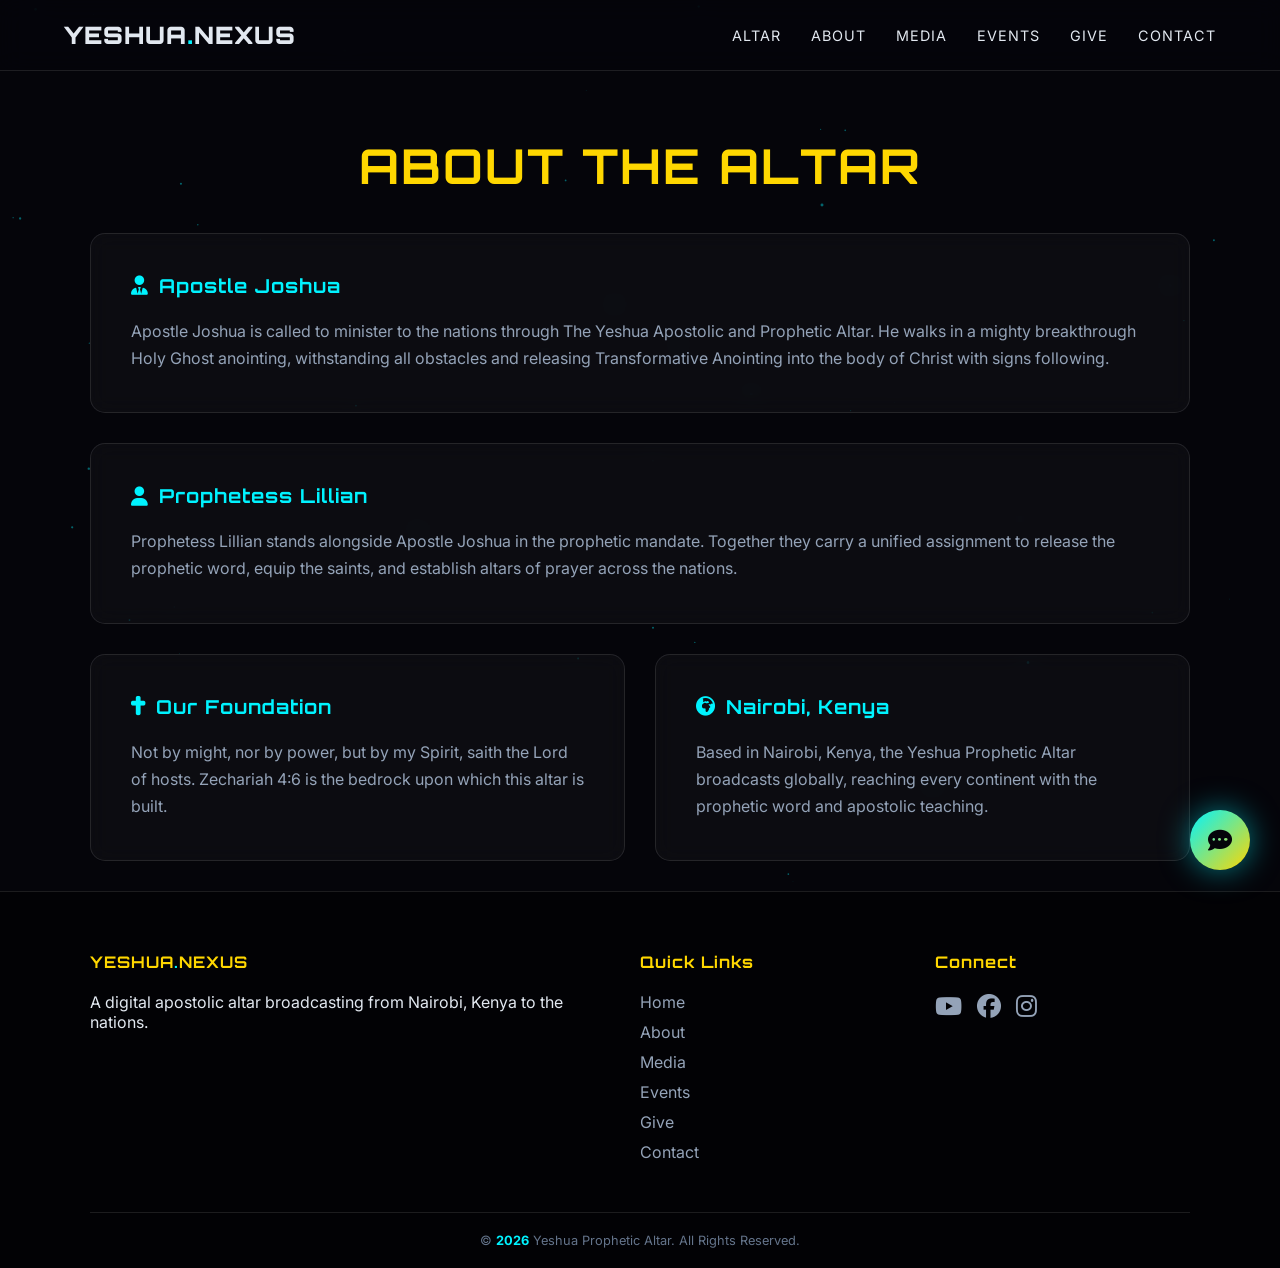
==== about.html @ 49b3b44f "Initial zero-to-one Build" ====
<!DOCTYPE html>
<html lang="en">

<head>
    <meta charset="UTF-8">
    <meta name="viewport" content="width=device-width, initial-scale=1.0">
    <title>About | Yeshua Nexus</title>
    <meta name="description"
        content="Learn about Apostle Joshua and Prophetess Lillian and their apostolic mandate to the nations.">
    <link rel="stylesheet" href="style.css">
    <link
        href="https://fonts.googleapis.com/css2?family=Orbitron:wght@400;700;900&family=Inter:wght@300;400;600&display=swap"
        rel="stylesheet">
    <link rel="stylesheet" href="https://cdnjs.cloudflare.com/ajax/libs/font-awesome/6.4.0/css/all.min.css">
</head>

<body>
    <canvas id="bg-canvas" aria-hidden="true"></canvas>
    <div id="site-header"></div>

    <main id="main-content" class="page-content">
        <div class="container">
            <h1 class="page-title">About The Altar</h1>

            <div class="glass-card">
                <h3><i class="fas fa-user-tie" aria-hidden="true"></i> Apostle Joshua</h3>
                <p>Apostle Joshua is called to minister to the nations through The Yeshua Apostolic and Prophetic Altar.
                    He walks in a mighty breakthrough Holy Ghost anointing, withstanding all obstacles and releasing
                    Transformative Anointing into the body of Christ with signs following.</p>
            </div>

            <div class="glass-card">
                <h3><i class="fas fa-user" aria-hidden="true"></i> Prophetess Lillian</h3>
                <p>Prophetess Lillian stands alongside Apostle Joshua in the prophetic mandate. Together they carry a
                    unified assignment to release the prophetic word, equip the saints, and establish altars of prayer
                    across the nations.</p>
            </div>

            <div class="grid-2">
                <div class="glass-card">
                    <h3><i class="fas fa-cross" aria-hidden="true"></i> Our Foundation</h3>
                    <p>Not by might, nor by power, but by my Spirit, saith the Lord of hosts. Zechariah 4:6 is the
                        bedrock upon which this altar is built.</p>
                </div>
                <div class="glass-card">
                    <h3><i class="fas fa-globe-africa" aria-hidden="true"></i> Nairobi, Kenya</h3>
                    <p>Based in Nairobi, Kenya, the Yeshua Prophetic Altar broadcasts globally, reaching every continent
                        with the prophetic word and apostolic teaching.</p>
                </div>
            </div>
        </div>
    </main>

    <div id="site-footer"></div>
    <div id="ai-container"></div>

    <script src="components.js"></script>
    <script src="script.js"></script>
</body>

</html>
---- style.css ----
/* ==========================================
   1. ROOT VARIABLES
   ========================================== */
:root {
    --bg: #05050A;
    --glass: rgba(255, 255, 255, 0.03);
    --border: rgba(255, 255, 255, 0.1);
    --cyan: #00f3ff;
    --gold: #ffd700;
    --text: #e2e8f0;
    --dark-alt: #0a0a12;
}

/* ==========================================
   2. RESET & BASE
   ========================================== */
* {
    margin: 0;
    padding: 0;
    box-sizing: border-box;
    scroll-behavior: smooth;
}

body {
    font-family: 'Inter', sans-serif;
    background: var(--bg);
    color: var(--text);
    overflow-x: hidden;
}

#bg-canvas {
    position: fixed;
    top: 0;
    left: 0;
    z-index: -1;
    width: 100%;
    height: 100%;
}

/* ==========================================
   3. TYPOGRAPHY
   ========================================== */
h1,
h2,
h3,
h4,
.logo {
    font-family: 'Orbitron', sans-serif;
    letter-spacing: 1px;
}

h1 {
    font-size: clamp(2.5rem, 8vw, 5rem);
    margin-bottom: 20px;
    line-height: 1.1;
}

/* ==========================================
   4. UTILITY CLASSES
   ========================================== */
.hidden {
    display: none !important;
}

.sr-only {
    position: absolute;
    width: 1px;
    height: 1px;
    padding: 0;
    margin: -1px;
    overflow: hidden;
    clip: rect(0, 0, 0, 0);
    white-space: nowrap;
    border: 0;
}

.text-center {
    text-align: center;
}

.skip-link {
    position: absolute;
    top: -100px;
    left: 0;
    background: var(--cyan);
    color: var(--bg);
    padding: 10px 20px;
    z-index: 1001;
    font-weight: bold;
    transition: top 0.3s;
}

.skip-link:focus {
    top: 0;
}

.accent {
    color: var(--cyan);
}

.glow {
    color: var(--cyan);
    text-shadow: 0 0 20px rgba(0, 243, 255, 0.6);
}

/* ==========================================
   5. NAVIGATION
   ========================================== */
.glass-nav {
    position: fixed;
    top: 0;
    width: 100%;
    padding: 20px 5%;
    display: flex;
    justify-content: space-between;
    align-items: center;
    background: rgba(5, 5, 10, 0.7);
    backdrop-filter: blur(12px);
    border-bottom: 1px solid var(--border);
    z-index: 100;
}

.logo {
    font-size: 1.5rem;
    font-weight: 900;
}

.nav-links {
    list-style: none;
    display: flex;
    gap: 30px;
}

.nav-links a {
    color: var(--text);
    text-decoration: none;
    font-size: 0.9rem;
    transition: 0.3s;
    text-transform: uppercase;
    letter-spacing: 1px;
}

.nav-links a:hover {
    color: var(--cyan);
    text-shadow: 0 0 10px var(--cyan);
}

.hamburger {
    display: none;
    background: none;
    border: none;
    color: var(--text);
    font-size: 1.5rem;
    cursor: pointer;
}

/* ==========================================
   6. HERO SECTION
   ========================================== */
.hero {
    height: 100vh;
    display: flex;
    align-items: center;
    justify-content: center;
    text-align: center;
    padding: 0 20px;
}

.sub-text {
    color: var(--gold);
    font-size: 0.8rem;
    letter-spacing: 4px;
    margin-bottom: 20px;
    text-transform: uppercase;
}

.hero-desc {
    max-width: 600px;
    margin: 0 auto 40px;
    color: #94a3b8;
    font-size: 1.1rem;
    line-height: 1.6;
}

.cta-group {
    display: flex;
    gap: 20px;
    justify-content: center;
    flex-wrap: wrap;
}

/* ==========================================
   7. BUTTONS
   ========================================== */
.btn-neon,
.btn-glass {
    padding: 15px 30px;
    border-radius: 5px;
    font-weight: 600;
    cursor: pointer;
    transition: 0.3s;
    border: none;
    font-family: 'Orbitron', sans-serif;
    text-transform: uppercase;
    font-size: 0.8rem;
    letter-spacing: 1px;
}

.btn-neon {
    background: var(--cyan);
    color: var(--bg);
    box-shadow: 0 0 20px rgba(0, 243, 255, 0.4);
    text-decoration: none;
}

.btn-neon:hover {
    box-shadow: 0 0 40px rgba(0, 243, 255, 0.8);
    transform: translateY(-2px);
}

.btn-glass {
    background: var(--glass);
    color: var(--cyan);
    border: 1px solid var(--cyan);
    backdrop-filter: blur(5px);
}

.btn-glass:hover {
    background: rgba(0, 243, 255, 0.1);
}

/* ==========================================
   8. SECTIONS & CONTAINERS
   ========================================== */
.section {
    padding: 100px 20px;
    position: relative;
}

.dark-alt {
    background: var(--dark-alt);
}

.container {
    max-width: 1100px;
    margin: 0 auto;
}

.section-title {
    text-align: center;
    font-size: clamp(2rem, 5vw, 3rem);
    margin-bottom: 60px;
    color: var(--gold);
    text-transform: uppercase;
    letter-spacing: 2px;
}

.section-desc {
    max-width: 600px;
    margin: 0 auto 40px;
    color: #94a3b8;
}

/* ==========================================
   9. PAGE-SPECIFIC LAYOUTS
   ========================================== */
.page-content {
    padding-top: 140px;
    min-height: 80vh;
}

.page-title {
    font-size: clamp(2rem, 5vw, 3rem);
    text-align: center;
    margin-bottom: 40px;
    color: var(--gold);
    text-transform: uppercase;
    letter-spacing: 2px;
}

/* ==========================================
   10. CARDS & GRIDS
   ========================================== */
.glass-card {
    background: var(--glass);
    border: 1px solid var(--border);
    padding: 40px;
    border-radius: 15px;
    margin-bottom: 30px;
    transition: 0.3s;
    backdrop-filter: blur(10px);
}

.glass-card:hover {
    transform: translateY(-5px);
    border-color: var(--cyan);
    box-shadow: 0 10px 30px rgba(0, 0, 0, 0.3);
}

.glass-card h3 {
    color: var(--cyan);
    margin-bottom: 20px;
    font-size: 1.2rem;
    display: flex;
    align-items: center;
    gap: 10px;
}

.glass-card p {
    color: #94a3b8;
    line-height: 1.7;
}

.grid-2 {
    display: grid;
    grid-template-columns: 1fr 1fr;
    gap: 30px;
}

.grid-3 {
    display: grid;
    grid-template-columns: repeat(3, 1fr);
    gap: 30px;
}

/* ==========================================
   11. TEACHING / MEDIA CARDS
   ========================================== */
.teaching-card {
    text-align: center;
    padding: 50px 30px;
}

.card-icon {
    font-size: 2.5rem;
    color: var(--gold);
    margin-bottom: 20px;
}

.text-link {
    color: var(--cyan);
    text-decoration: none;
    font-weight: 600;
    display: inline-block;
    margin-top: 20px;
    font-size: 0.9rem;
}

.text-link:hover {
    text-shadow: 0 0 10px var(--cyan);
}

/* ==========================================
   12. EVENT DATE STYLING
   ========================================== */
.event-date {
    color: var(--cyan);
    font-size: 0.85rem;
    margin-bottom: 15px;
    display: flex;
    align-items: center;
    gap: 8px;
    justify-content: center;
}

/* ==========================================
   13. GIVING SECTION
   ========================================== */
.give-options {
    display: flex;
    gap: 20px;
    justify-content: center;
    flex-wrap: wrap;
    margin-top: 30px;
}

.give-btn {
    display: inline-flex;
    align-items: center;
    gap: 10px;
    padding: 15px 30px;
    margin-top: 20px;
    text-decoration: none;
    font-family: 'Orbitron', sans-serif;
    font-size: 0.85rem;
}

.give-btn i {
    font-size: 1.2rem;
}

/* ==========================================
   14. FORMS
   ========================================== */
.glass-form {
    display: flex;
    flex-direction: column;
    gap: 20px;
    background: var(--glass);
    padding: 40px;
    border-radius: 15px;
    border: 1px solid var(--border);
    backdrop-filter: blur(10px);
    max-width: 600px;
    margin: 0 auto;
}

.glass-form input,
.glass-form textarea,
.glass-form select {
    background: rgba(0, 0, 0, 0.3);
    border: 1px solid var(--border);
    padding: 15px;
    border-radius: 8px;
    color: white;
    font-family: 'Inter', sans-serif;
    outline: none;
    transition: 0.3s;
}

.glass-form input:focus,
.glass-form textarea:focus,
.glass-form select:focus {
    border-color: var(--cyan);
    box-shadow: 0 0 10px rgba(0, 243, 255, 0.2);
}

.glass-form select {
    appearance: none;
    -webkit-appearance: none;
    cursor: pointer;
}

.glass-form select option {
    background: var(--bg);
    color: var(--text);
}

/* Honeypot - hidden from humans, catches bots */
.bot-field {
    position: absolute;
    left: -9999px;
    opacity: 0;
    height: 0;
    overflow: hidden;
}

.success-msg {
    background: rgba(0, 255, 100, 0.1);
    border: 1px solid #0f0;
    color: #0f0;
    padding: 20px;
    border-radius: 8px;
    text-align: center;
    font-weight: 600;
}

/* ==========================================
   15. AI WIDGET
   ========================================== */
.ai-float-btn {
    position: fixed;
    bottom: 30px;
    right: 30px;
    width: 60px;
    height: 60px;
    border-radius: 50%;
    background: linear-gradient(135deg, var(--cyan), var(--gold));
    border: none;
    font-size: 24px;
    cursor: pointer;
    box-shadow: 0 0 30px rgba(0, 243, 255, 0.5);
    z-index: 1000;
    animation: float 3s infinite;
    color: var(--bg);
    display: flex;
    align-items: center;
    justify-content: center;
}

#ai-widget {
    position: fixed;
    bottom: 100px;
    right: 30px;
    width: 350px;
    height: 500px;
    background: rgba(10, 10, 15, 0.95);
    backdrop-filter: blur(20px);
    border: 1px solid var(--border);
    border-radius: 15px;
    display: flex;
    flex-direction: column;
    z-index: 999;
    box-shadow: 0 10px 40px rgba(0, 0, 0, 0.5);
    overflow: hidden;
}

.ai-header {
    padding: 15px;
    background: rgba(255, 255, 255, 0.05);
    display: flex;
    justify-content: space-between;
    align-items: center;
    border-bottom: 1px solid var(--border);
}

.ai-status {
    font-size: 0.8rem;
    color: var(--cyan);
    font-weight: bold;
    display: flex;
    align-items: center;
    gap: 8px;
    font-family: 'Orbitron', sans-serif;
}

.pulse-dot {
    width: 8px;
    height: 8px;
    background: #0f0;
    border-radius: 50%;
    box-shadow: 0 0 10px #0f0;
    animation: pulse 1.5s infinite;
}

#close-concierge {
    background: none;
    border: none;
    color: white;
    font-size: 24px;
    cursor: pointer;
}

.ai-body {
    flex: 1;
    padding: 20px;
    overflow-y: auto;
    display: flex;
    flex-direction: column;
    gap: 15px;
}

.chat-msg {
    padding: 12px;
    border-radius: 10px;
    max-width: 85%;
    font-size: 0.9rem;
    line-height: 1.4;
}

.chat-msg.bot {
    background: rgba(0, 243, 255, 0.1);
    border: 1px solid rgba(0, 243, 255, 0.2);
    align-self: flex-start;
    color: var(--text);
}

.chat-msg.user {
    background: var(--cyan);
    color: var(--bg);
    align-self: flex-end;
    font-weight: 500;
}

.ai-input {
    padding: 15px;
    border-top: 1px solid var(--border);
    display: flex;
    gap: 10px;
}

.ai-input input {
    flex: 1;
    background: rgba(255, 255, 255, 0.05);
    border: 1px solid var(--border);
    border-radius: 20px;
    padding: 10px 15px;
    color: white;
    outline: none;
}

.ai-input button {
    background: var(--cyan);
    color: var(--bg);
    border: none;
    width: 40px;
    border-radius: 50%;
    cursor: pointer;
    font-size: 16px;
}

/* Typing Indicator */
.typing-indicator {
    display: flex;
    gap: 5px;
    padding: 12px;
    align-self: flex-start;
    background: rgba(0, 243, 255, 0.1);
    border-radius: 10px;
    border: 1px solid rgba(0, 243, 255, 0.2);
}

.typing-indicator span {
    width: 8px;
    height: 8px;
    background: var(--cyan);
    border-radius: 50%;
    animation: typing 1.4s infinite;
}

.typing-indicator span:nth-child(2) {
    animation-delay: 0.2s;
}

.typing-indicator span:nth-child(3) {
    animation-delay: 0.4s;
}

/* ==========================================
   16. FOOTER
   ========================================== */
.footer {
    background: #020205;
    padding: 60px 20px 20px;
    border-top: 1px solid var(--border);
}

.footer-grid {
    display: grid;
    grid-template-columns: 2fr 1fr 1fr;
    gap: 40px;
    margin-bottom: 40px;
}

.footer-col h4 {
    color: var(--gold);
    margin-bottom: 20px;
    font-size: 1rem;
}

.footer-col ul {
    list-style: none;
}

.footer-col li {
    margin-bottom: 10px;
}

.footer-col a {
    color: #94a3b8;
    text-decoration: none;
    transition: 0.3s;
}

.footer-col a:hover {
    color: var(--cyan);
}

.social-icons {
    display: flex;
    gap: 15px;
    font-size: 1.5rem;
}

.footer-bottom {
    text-align: center;
    padding-top: 20px;
    border-top: 1px solid var(--border);
    color: #64748b;
    font-size: 0.8rem;
}

.footer-bottom a {
    color: #64748b;
    text-decoration: none;
}

.footer-bottom a:hover {
    color: var(--cyan);
}

#year {
    font-weight: bold;
    color: var(--cyan);
}

/* ==========================================
   17. ANIMATIONS
   ========================================== */
.fade-up {
    opacity: 0;
    transform: translateY(30px);
    animation: fadeUp 1s forwards;
}

@keyframes fadeUp {
    to {
        opacity: 1;
        transform: translateY(0);
    }
}

@keyframes float {

    0%,
    100% {
        transform: translateY(0);
    }

    50% {
        transform: translateY(-10px);
    }
}

@keyframes pulse {
    0% {
        opacity: 1;
    }

    50% {
        opacity: 0.3;
    }

    100% {
        opacity: 1;
    }
}

@keyframes typing {

    0%,
    100% {
        transform: translateY(0);
        opacity: 0.5;
    }

    50% {
        transform: translateY(-5px);
        opacity: 1;
    }
}

/* ==========================================
   18. RESPONSIVE BREAKPOINTS
   ========================================== */
@media (max-width: 900px) {

    .grid-2,
    .grid-3,
    .footer-grid {
        grid-template-columns: 1fr;
    }
}

@media (max-width: 768px) {
    .hamburger {
        display: block;
    }

    .nav-links {
        position: fixed;
        top: 70px;
        left: -100%;
        width: 100%;
        height: calc(100vh - 70px);
        background: rgba(5, 5, 10, 0.98);
        backdrop-filter: blur(20px);
        flex-direction: column;
        align-items: center;
        justify-content: center;
        transition: 0.3s;
    }

    .nav-links.active {
        left: 0;
    }

    /* Change hamburger to X icon when open */
    .hamburger[aria-expanded="true"] .fa-bars::before {
        content: "\f00d";
    }

    #ai-widget {
        width: 90%;
        right: 5%;
        bottom: 90px;
        height: 60vh;
    }
}
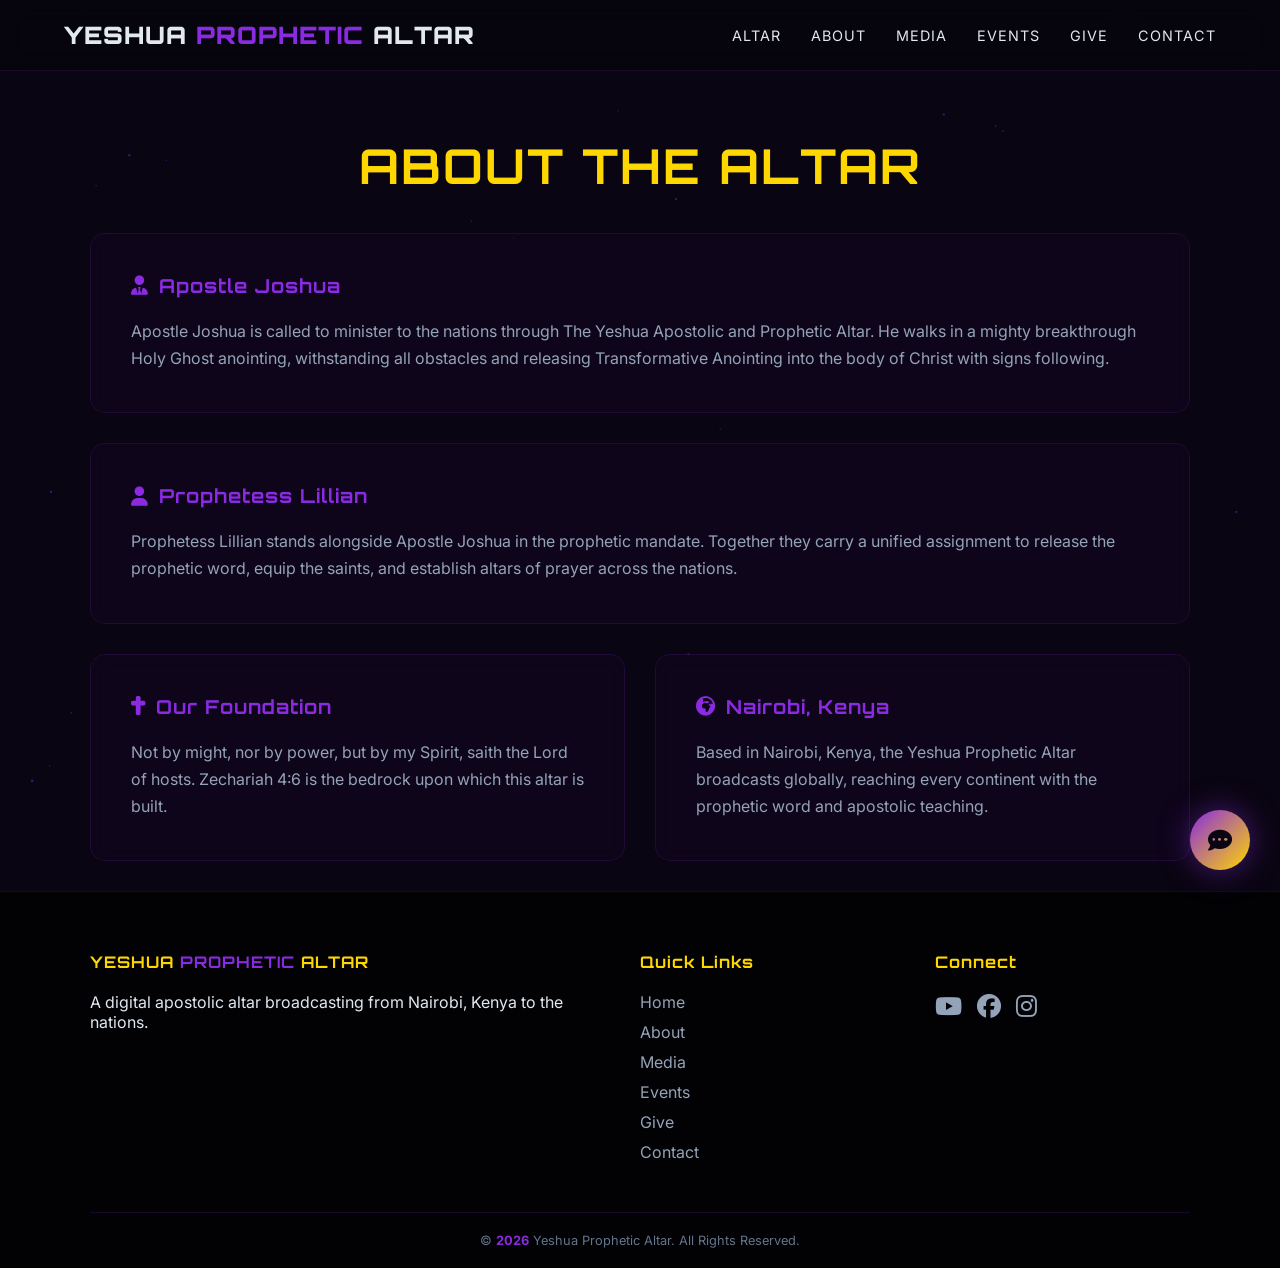
==== commit 4567fa16: "Initial Zero-to-One Build" ====
--- a/about.html
+++ b/about.html
@@ -4,7 +4,7 @@
 <head>
     <meta charset="UTF-8">
     <meta name="viewport" content="width=device-width, initial-scale=1.0">
-    <title>About | Yeshua Nexus</title>
+    <title>About | Yeshua Prophetic Altar</title>
     <meta name="description"
         content="Learn about Apostle Joshua and Prophetess Lillian and their apostolic mandate to the nations.">
     <link rel="stylesheet" href="style.css">
--- a/style.css
+++ b/style.css
@@ -2,13 +2,13 @@
    1. ROOT VARIABLES
    ========================================== */
 :root {
-    --bg: #05050A;
-    --glass: rgba(255, 255, 255, 0.03);
-    --border: rgba(255, 255, 255, 0.1);
-    --cyan: #00f3ff;
-    --gold: #ffd700;
+    --bg: #0A0512;
+    --glass: rgba(138, 43, 226, 0.04);
+    --border: rgba(138, 43, 226, 0.15);
+    --purple: #8A2BE2;
+    --gold: #FFD700;
     --text: #e2e8f0;
-    --dark-alt: #0a0a12;
+    --dark-alt: #120A1E;
 }
 
 /* ==========================================
@@ -82,7 +82,7 @@
     position: absolute;
     top: -100px;
     left: 0;
-    background: var(--cyan);
+    background: var(--purple);
     color: var(--bg);
     padding: 10px 20px;
     z-index: 1001;
@@ -95,12 +95,12 @@
 }
 
 .accent {
-    color: var(--cyan);
+    color: var(--purple);
 }
 
 .glow {
-    color: var(--cyan);
-    text-shadow: 0 0 20px rgba(0, 243, 255, 0.6);
+    color: var(--purple);
+    text-shadow: 0 0 20px rgba(138, 43, 226, 0.6);
 }
 
 /* ==========================================
@@ -141,8 +141,8 @@
 }
 
 .nav-links a:hover {
-    color: var(--cyan);
-    text-shadow: 0 0 10px var(--cyan);
+    color: var(--purple);
+    text-shadow: 0 0 10px var(--purple);
 }
 
 .hamburger {
@@ -207,26 +207,26 @@
 }
 
 .btn-neon {
-    background: var(--cyan);
+    background: var(--purple);
     color: var(--bg);
-    box-shadow: 0 0 20px rgba(0, 243, 255, 0.4);
+    box-shadow: 0 0 20px rgba(138, 43, 226, 0.4);
     text-decoration: none;
 }
 
 .btn-neon:hover {
-    box-shadow: 0 0 40px rgba(0, 243, 255, 0.8);
+    box-shadow: 0 0 40px rgba(138, 43, 226, 0.8);
     transform: translateY(-2px);
 }
 
 .btn-glass {
     background: var(--glass);
-    color: var(--cyan);
-    border: 1px solid var(--cyan);
+    color: var(--purple);
+    border: 1px solid var(--purple);
     backdrop-filter: blur(5px);
 }
 
 .btn-glass:hover {
-    background: rgba(0, 243, 255, 0.1);
+    background: rgba(138, 43, 226, 0.1);
 }
 
 /* ==========================================
@@ -293,12 +293,12 @@
 
 .glass-card:hover {
     transform: translateY(-5px);
-    border-color: var(--cyan);
+    border-color: var(--purple);
     box-shadow: 0 10px 30px rgba(0, 0, 0, 0.3);
 }
 
 .glass-card h3 {
-    color: var(--cyan);
+    color: var(--purple);
     margin-bottom: 20px;
     font-size: 1.2rem;
     display: flex;
@@ -338,7 +338,7 @@
 }
 
 .text-link {
-    color: var(--cyan);
+    color: var(--purple);
     text-decoration: none;
     font-weight: 600;
     display: inline-block;
@@ -347,14 +347,14 @@
 }
 
 .text-link:hover {
-    text-shadow: 0 0 10px var(--cyan);
+    text-shadow: 0 0 10px var(--purple);
 }
 
 /* ==========================================
    12. EVENT DATE STYLING
    ========================================== */
 .event-date {
-    color: var(--cyan);
+    color: var(--purple);
     font-size: 0.85rem;
     margin-bottom: 15px;
     display: flex;
@@ -421,8 +421,8 @@
 .glass-form input:focus,
 .glass-form textarea:focus,
 .glass-form select:focus {
-    border-color: var(--cyan);
-    box-shadow: 0 0 10px rgba(0, 243, 255, 0.2);
+    border-color: var(--purple);
+    box-shadow: 0 0 10px rgba(138, 43, 226, 0.2);
 }
 
 .glass-form select {
@@ -446,9 +446,9 @@
 }
 
 .success-msg {
-    background: rgba(0, 255, 100, 0.1);
-    border: 1px solid #0f0;
-    color: #0f0;
+    background: rgba(138, 43, 226, 0.1);
+    border: 1px solid var(--purple);
+    color: var(--purple);
     padding: 20px;
     border-radius: 8px;
     text-align: center;
@@ -465,11 +465,11 @@
     width: 60px;
     height: 60px;
     border-radius: 50%;
-    background: linear-gradient(135deg, var(--cyan), var(--gold));
+    background: linear-gradient(135deg, var(--purple), var(--gold));
     border: none;
     font-size: 24px;
     cursor: pointer;
-    box-shadow: 0 0 30px rgba(0, 243, 255, 0.5);
+    box-shadow: 0 0 30px rgba(138, 43, 226, 0.5);
     z-index: 1000;
     animation: float 3s infinite;
     color: var(--bg);
@@ -506,7 +506,7 @@
 
 .ai-status {
     font-size: 0.8rem;
-    color: var(--cyan);
+    color: var(--purple);
     font-weight: bold;
     display: flex;
     align-items: center;
@@ -517,9 +517,9 @@
 .pulse-dot {
     width: 8px;
     height: 8px;
-    background: #0f0;
+    background: var(--purple);
     border-radius: 50%;
-    box-shadow: 0 0 10px #0f0;
+    box-shadow: 0 0 10px var(--purple);
     animation: pulse 1.5s infinite;
 }
 
@@ -549,14 +549,14 @@
 }
 
 .chat-msg.bot {
-    background: rgba(0, 243, 255, 0.1);
-    border: 1px solid rgba(0, 243, 255, 0.2);
+    background: rgba(138, 43, 226, 0.1);
+    border: 1px solid rgba(138, 43, 226, 0.2);
     align-self: flex-start;
     color: var(--text);
 }
 
 .chat-msg.user {
-    background: var(--cyan);
+    background: var(--purple);
     color: var(--bg);
     align-self: flex-end;
     font-weight: 500;
@@ -580,7 +580,7 @@
 }
 
 .ai-input button {
-    background: var(--cyan);
+    background: var(--purple);
     color: var(--bg);
     border: none;
     width: 40px;
@@ -595,15 +595,15 @@
     gap: 5px;
     padding: 12px;
     align-self: flex-start;
-    background: rgba(0, 243, 255, 0.1);
+    background: rgba(138, 43, 226, 0.1);
     border-radius: 10px;
-    border: 1px solid rgba(0, 243, 255, 0.2);
+    border: 1px solid rgba(138, 43, 226, 0.2);
 }
 
 .typing-indicator span {
     width: 8px;
     height: 8px;
-    background: var(--cyan);
+    background: var(--purple);
     border-radius: 50%;
     animation: typing 1.4s infinite;
 }
@@ -653,7 +653,7 @@
 }
 
 .footer-col a:hover {
-    color: var(--cyan);
+    color: var(--purple);
 }
 
 .social-icons {
@@ -676,12 +676,12 @@
 }
 
 .footer-bottom a:hover {
-    color: var(--cyan);
+    color: var(--purple);
 }
 
 #year {
     font-weight: bold;
-    color: var(--cyan);
+    color: var(--purple);
 }
 
 /* ==========================================
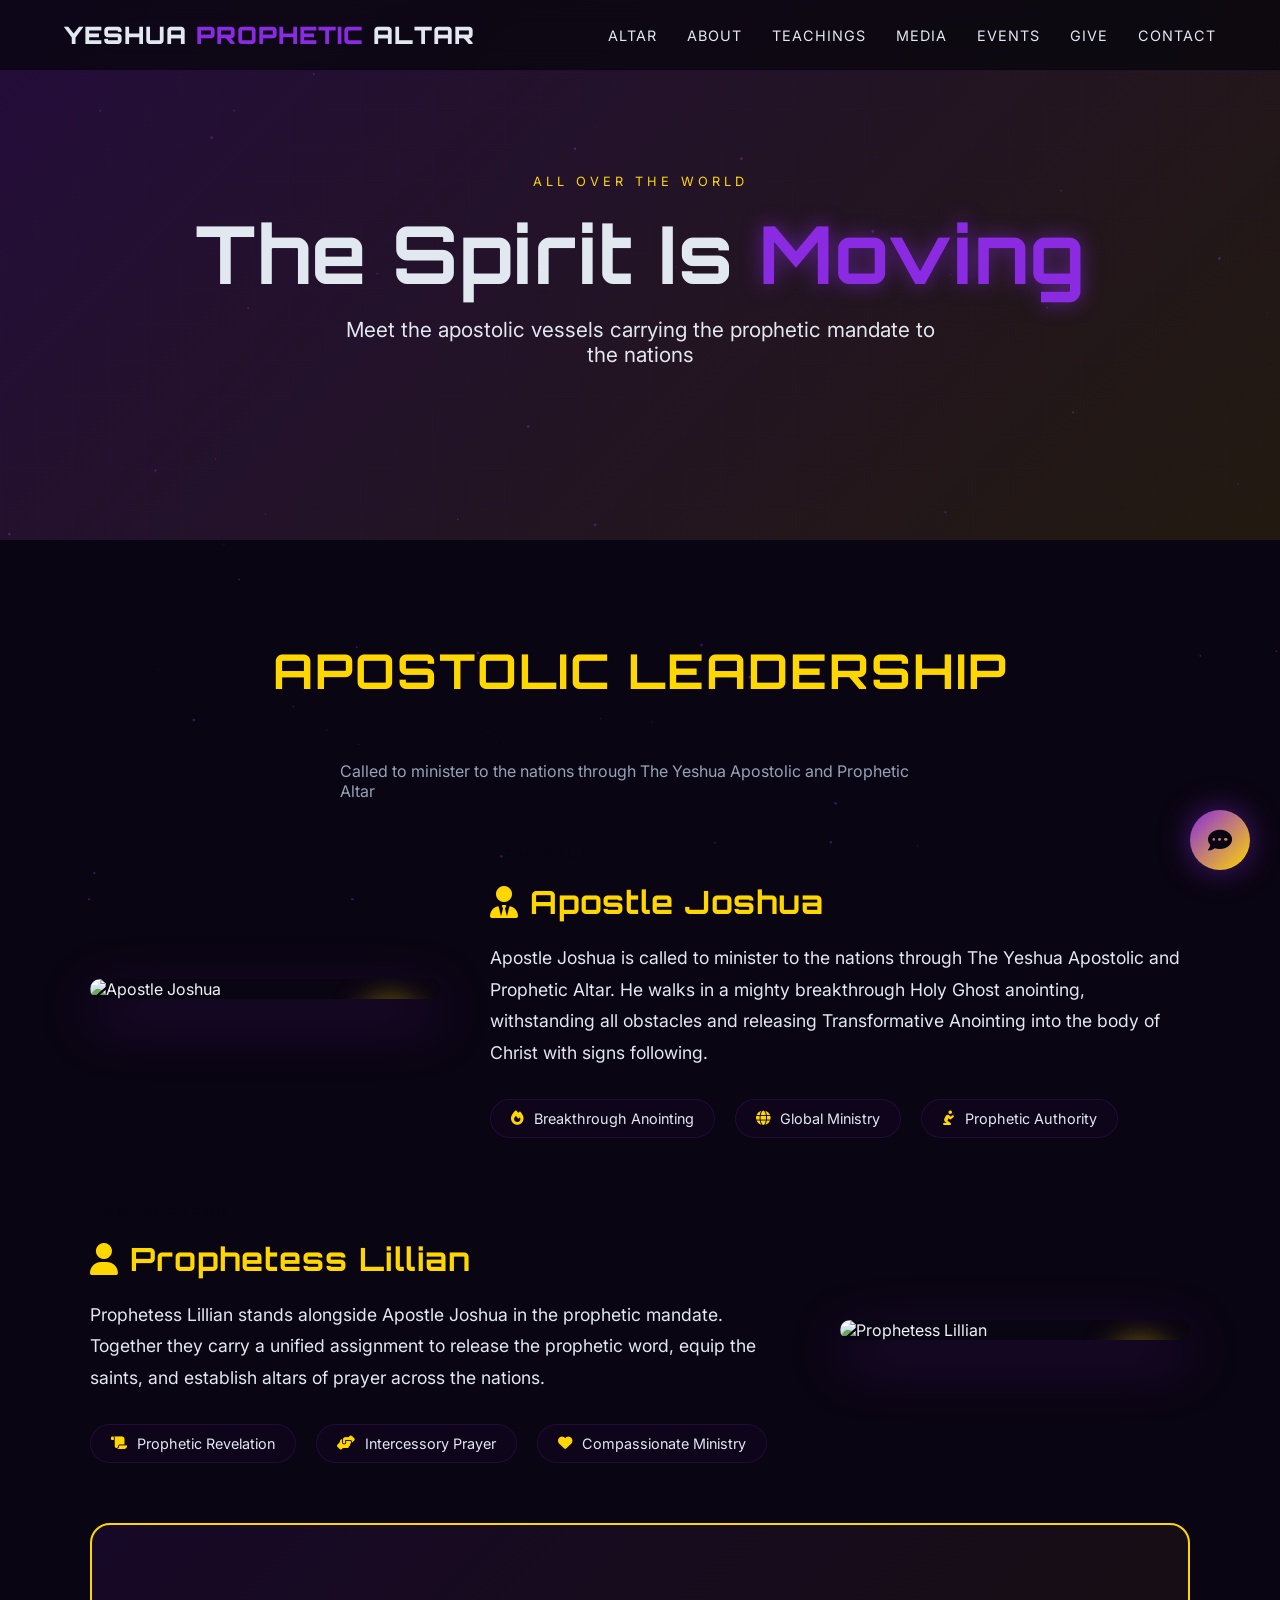
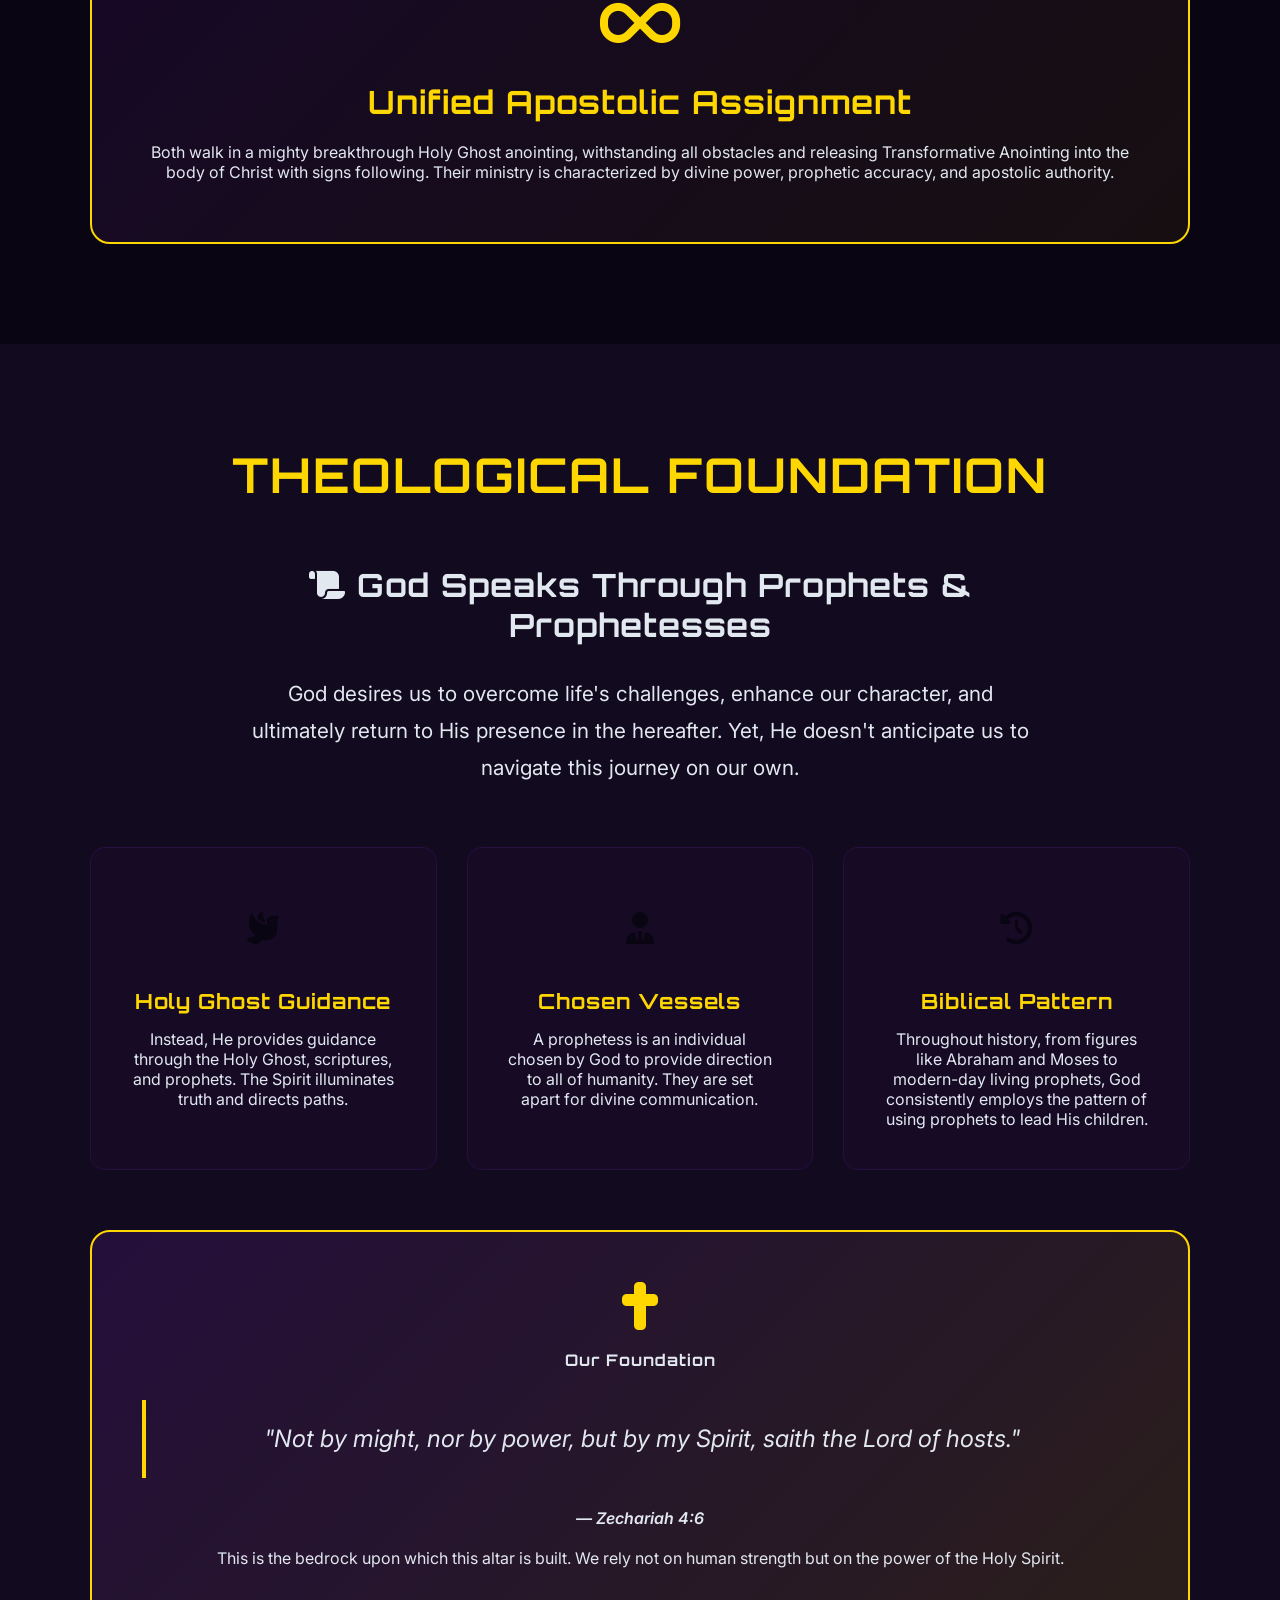
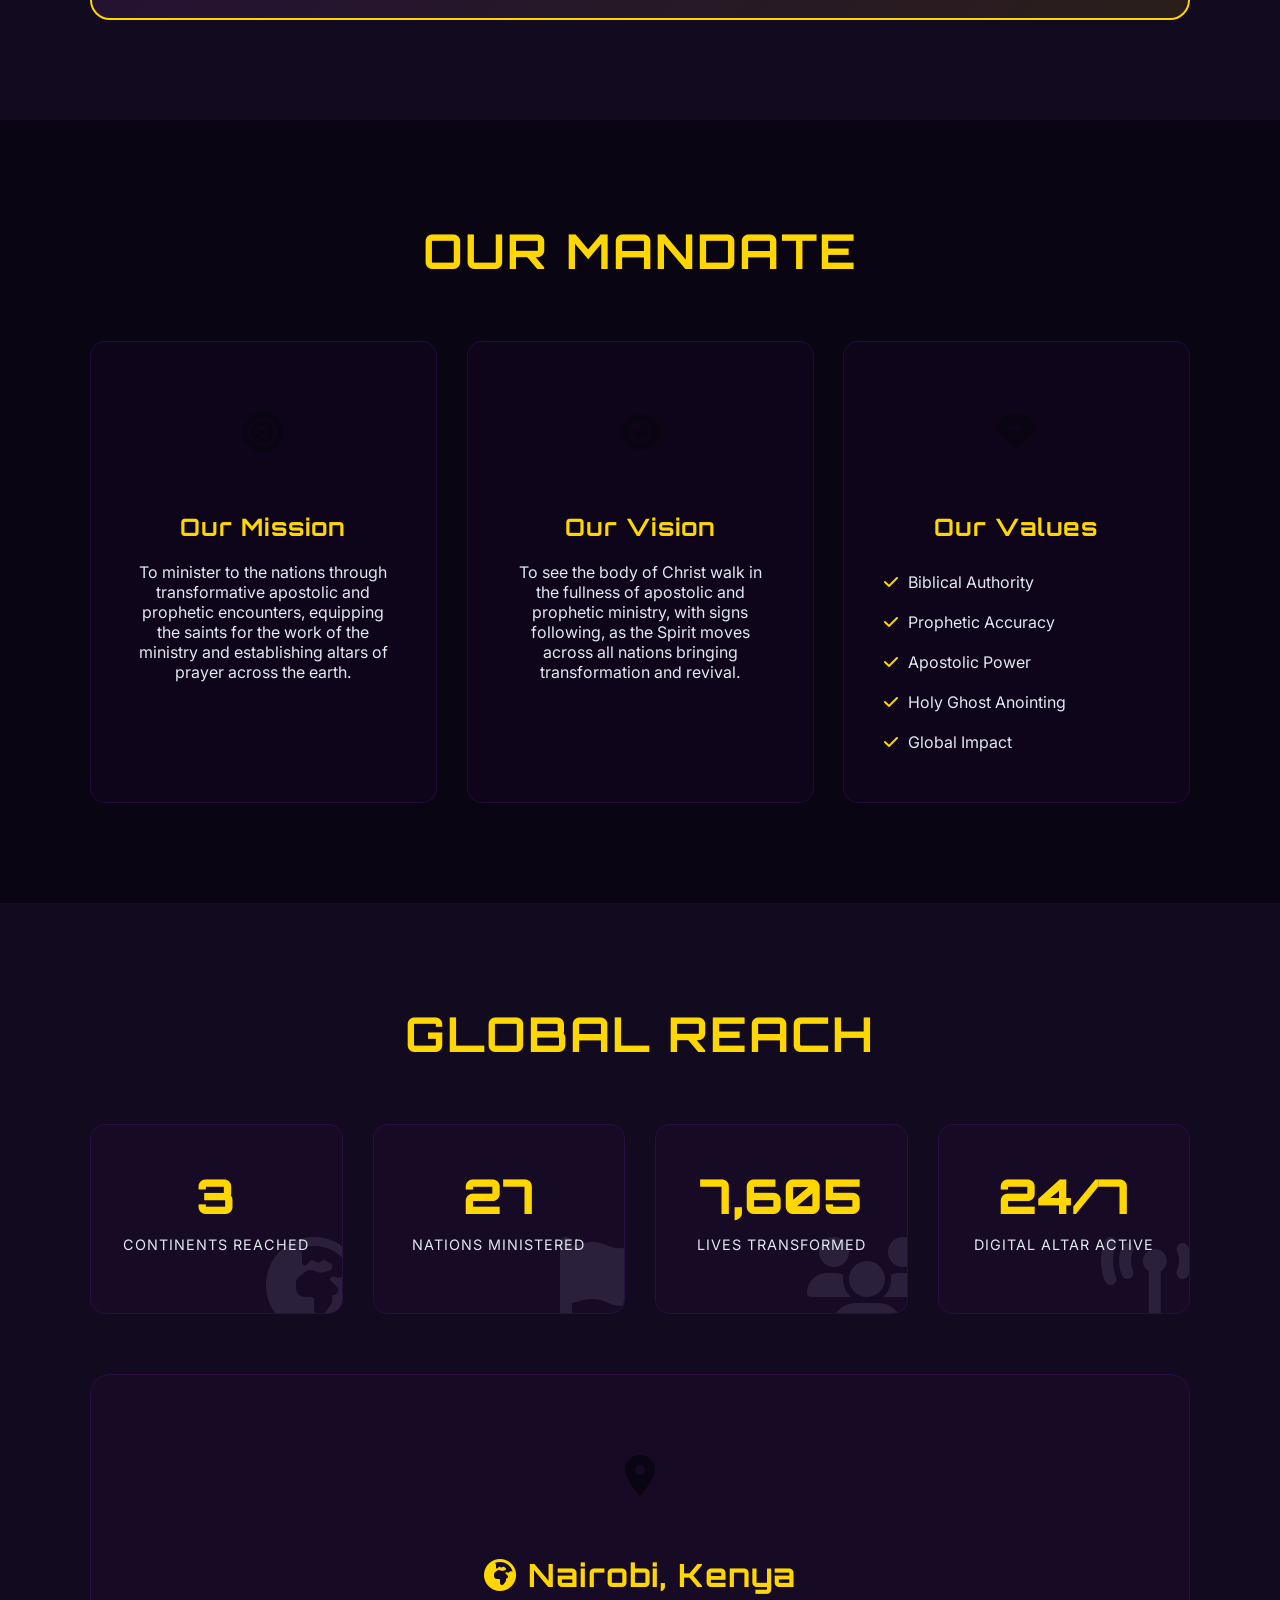
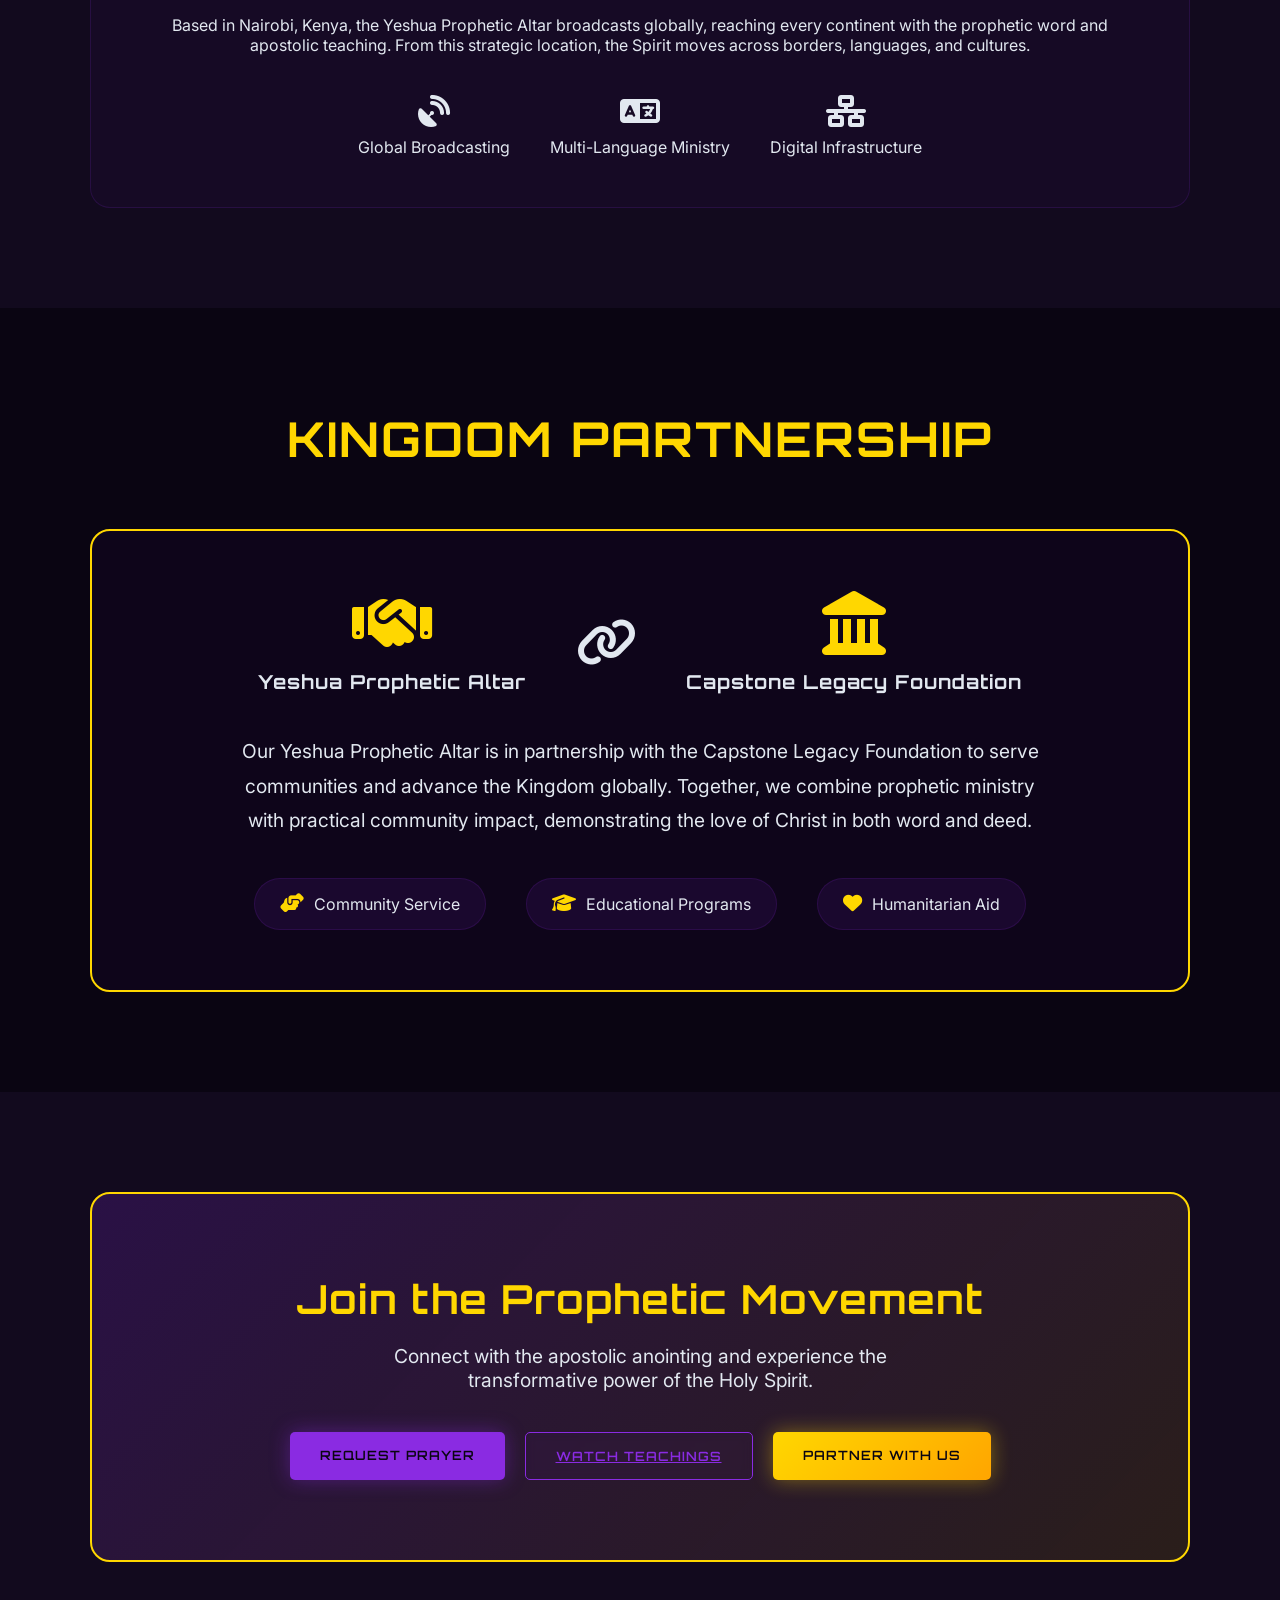
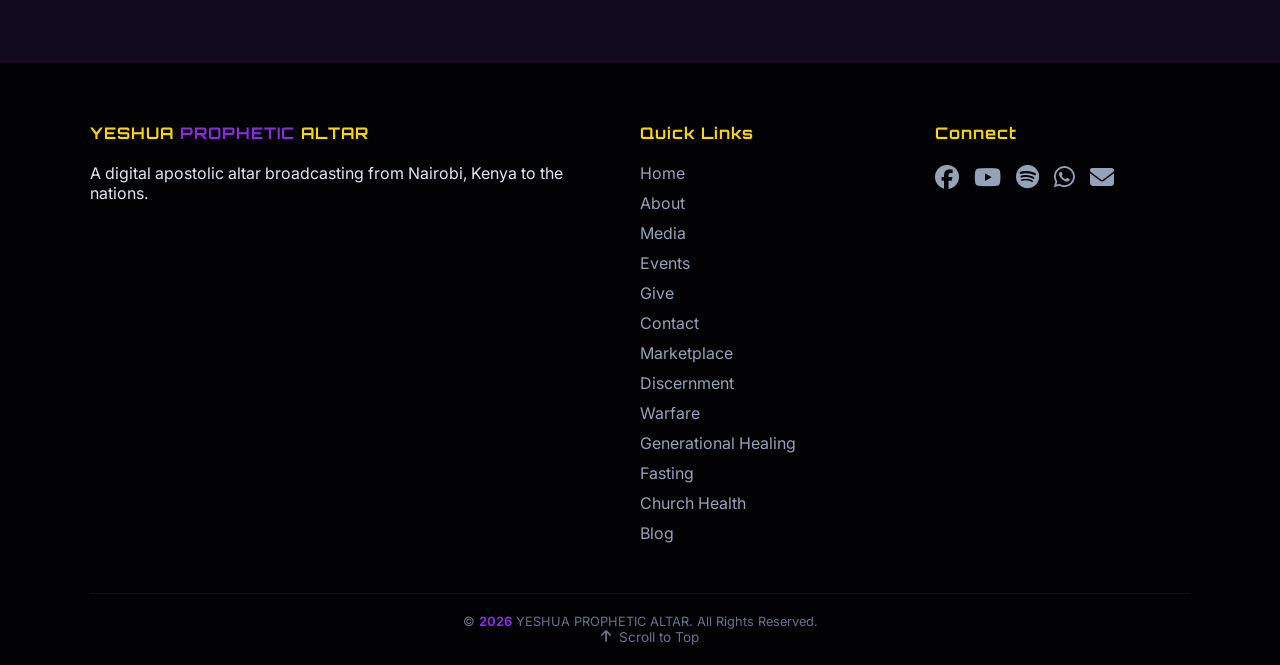
==== commit 2c01936b: "about.html" ====
--- a/about.html
+++ b/about.html
@@ -4,58 +4,944 @@
 <head>
     <meta charset="UTF-8">
     <meta name="viewport" content="width=device-width, initial-scale=1.0">
-    <title>About | Yeshua Prophetic Altar</title>
     <meta name="description"
-        content="Learn about Apostle Joshua and Prophetess Lillian and their apostolic mandate to the nations.">
+        content="Learn about Apostle Joshua and Prophetess Lillian, their apostolic mandate, and the theological foundation of Yeshua Prophetic Altar.">
+    <meta name="keywords"
+        content="Apostle Joshua, Prophetess Lillian, Prophetic Ministry, Nairobi Kenya, Apostolic Altar">
+    <title>About | Yeshua Prophetic Altar - Apostolic Leadership</title>
+
     <link rel="stylesheet" href="style.css">
     <link
         href="https://fonts.googleapis.com/css2?family=Orbitron:wght@400;700;900&family=Inter:wght@300;400;600&display=swap"
         rel="stylesheet">
     <link rel="stylesheet" href="https://cdnjs.cloudflare.com/ajax/libs/font-awesome/6.4.0/css/all.min.css">
+
+    <!-- AOS Animation Library -->
+    <link href="https://unpkg.com/aos@2.3.1/dist/aos.css" rel="stylesheet">
 </head>
 
 <body>
     <canvas id="bg-canvas" aria-hidden="true"></canvas>
     <div id="site-header"></div>
 
-    <main id="main-content" class="page-content">
-        <div class="container">
-            <h1 class="page-title">About The Altar</h1>
-
-            <div class="glass-card">
-                <h3><i class="fas fa-user-tie" aria-hidden="true"></i> Apostle Joshua</h3>
-                <p>Apostle Joshua is called to minister to the nations through The Yeshua Apostolic and Prophetic Altar.
-                    He walks in a mighty breakthrough Holy Ghost anointing, withstanding all obstacles and releasing
-                    Transformative Anointing into the body of Christ with signs following.</p>
+    <main id="main-content">
+
+        <!-- ========================================== -->
+        <!-- HERO SECTION -->
+        <!-- ========================================== -->
+        <section class="about-hero">
+            <div class="hero-overlay"></div>
+            <div class="container">
+                <div class="hero-content" data-aos="fade-up">
+                    <p class="sub-text">ALL OVER THE WORLD</p>
+                    <h1 class="main-title">The Spirit Is <span class="glow">Moving</span></h1>
+                    <p class="hero-subtitle">Meet the apostolic vessels carrying the prophetic mandate to the nations
+                    </p>
+                </div>
             </div>
-
-            <div class="glass-card">
-                <h3><i class="fas fa-user" aria-hidden="true"></i> Prophetess Lillian</h3>
-                <p>Prophetess Lillian stands alongside Apostle Joshua in the prophetic mandate. Together they carry a
-                    unified assignment to release the prophetic word, equip the saints, and establish altars of prayer
-                    across the nations.</p>
+        </section>
+
+        <!-- ========================================== -->
+        <!-- LEADERSHIP PROFILES -->
+        <!-- ========================================== -->
+        <section class="section" aria-labelledby="leadership-title">
+            <div class="container">
+                <h2 class="section-title" id="leadership-title" data-aos="fade-up">Apostolic Leadership</h2>
+                <p class="section-desc" data-aos="fade-up" data-aos-delay="100">
+                    Called to minister to the nations through The Yeshua Apostolic and Prophetic Altar
+                </p>
+
+                <!-- Apostle Joshua Profile -->
+                <div class="leader-profile" data-aos="fade-right">
+                    <div class="leader-image-container">
+                        <img src="leaders.jpg" alt="Apostle Joshua" class="leader-image">
+                        <div class="leader-overlay">
+                            <i class="fas fa-crown"></i>
+                        </div>
+                    </div>
+                    <div class="leader-content">
+                        <div class="leader-badge">APOSTLE</div>
+                        <h3><i class="fas fa-user-tie" aria-hidden="true"></i> Apostle Joshua</h3>
+                        <p class="leader-intro">
+                            Apostle Joshua is called to minister to the nations through The Yeshua Apostolic and
+                            Prophetic Altar. He walks in a mighty breakthrough Holy Ghost anointing, withstanding all
+                            obstacles and releasing Transformative Anointing into the body of Christ with signs
+                            following.
+                        </p>
+                        <div class="leader-attributes">
+                            <div class="attribute">
+                                <i class="fas fa-fire"></i>
+                                <span>Breakthrough Anointing</span>
+                            </div>
+                            <div class="attribute">
+                                <i class="fas fa-globe"></i>
+                                <span>Global Ministry</span>
+                            </div>
+                            <div class="attribute">
+                                <i class="fas fa-pray"></i>
+                                <span>Prophetic Authority</span>
+                            </div>
+                        </div>
+                    </div>
+                </div>
+
+                <!-- Prophetess Lillian Profile -->
+                <div class="leader-profile reverse" data-aos="fade-left">
+                    <div class="leader-image-container">
+                        <img src="leaders.jpg" alt="Prophetess Lillian" class="leader-image">
+                        <div class="leader-overlay">
+                            <i class="fas fa-dove"></i>
+                        </div>
+                    </div>
+                    <div class="leader-content">
+                        <div class="leader-badge">PROPHETESS</div>
+                        <h3><i class="fas fa-user" aria-hidden="true"></i> Prophetess Lillian</h3>
+                        <p class="leader-intro">
+                            Prophetess Lillian stands alongside Apostle Joshua in the prophetic mandate. Together they
+                            carry a unified assignment to release the prophetic word, equip the saints, and establish
+                            altars of prayer across the nations.
+                        </p>
+                        <div class="leader-attributes">
+                            <div class="attribute">
+                                <i class="fas fa-scroll"></i>
+                                <span>Prophetic Revelation</span>
+                            </div>
+                            <div class="attribute">
+                                <i class="fas fa-hands-helping"></i>
+                                <span>Intercessory Prayer</span>
+                            </div>
+                            <div class="attribute">
+                                <i class="fas fa-heart"></i>
+                                <span>Compassionate Ministry</span>
+                            </div>
+                        </div>
+                    </div>
+                </div>
+
+                <!-- Unified Assignment -->
+                <div class="unified-card" data-aos="zoom-in">
+                    <div class="unified-icon">
+                        <i class="fas fa-infinity"></i>
+                    </div>
+                    <h3>Unified Apostolic Assignment</h3>
+                    <p>
+                        Both walk in a mighty breakthrough Holy Ghost anointing, withstanding all obstacles and
+                        releasing Transformative Anointing into the body of Christ with signs following. Their ministry
+                        is characterized by divine power, prophetic accuracy, and apostolic authority.
+                    </p>
+                </div>
             </div>
-
-            <div class="grid-2">
-                <div class="glass-card">
-                    <h3><i class="fas fa-cross" aria-hidden="true"></i> Our Foundation</h3>
-                    <p>Not by might, nor by power, but by my Spirit, saith the Lord of hosts. Zechariah 4:6 is the
-                        bedrock upon which this altar is built.</p>
-                </div>
-                <div class="glass-card">
+        </section>
+
+        <!-- ========================================== -->
+        <!-- THEOLOGICAL FOUNDATION -->
+        <!-- ========================================== -->
+        <section class="section dark-alt" aria-labelledby="foundation-title">
+            <div class="container">
+                <h2 class="section-title" id="foundation-title" data-aos="fade-up">Theological Foundation</h2>
+
+                <div class="theology-intro" data-aos="fade-up">
+                    <h3><i class="fas fa-scroll"></i> God Speaks Through Prophets & Prophetesses</h3>
+                    <p class="large-text">
+                        God desires us to overcome life's challenges, enhance our character, and ultimately return to
+                        His presence in the hereafter. Yet, He doesn't anticipate us to navigate this journey on our
+                        own.
+                    </p>
+                </div>
+
+                <div class="grid-3" data-aos="fade-up" data-aos-delay="200">
+                    <div class="doctrine-card">
+                        <div class="doctrine-icon">
+                            <i class="fas fa-dove"></i>
+                        </div>
+                        <h4>Holy Ghost Guidance</h4>
+                        <p>Instead, He provides guidance through the Holy Ghost, scriptures, and prophets. The Spirit
+                            illuminates truth and directs paths.</p>
+                    </div>
+                    <div class="doctrine-card">
+                        <div class="doctrine-icon">
+                            <i class="fas fa-user-tie"></i>
+                        </div>
+                        <h4>Chosen Vessels</h4>
+                        <p>A prophetess is an individual chosen by God to provide direction to all of humanity. They are
+                            set apart for divine communication.</p>
+                    </div>
+                    <div class="doctrine-card">
+                        <div class="doctrine-icon">
+                            <i class="fas fa-history"></i>
+                        </div>
+                        <h4>Biblical Pattern</h4>
+                        <p>Throughout history, from figures like Abraham and Moses to modern-day living prophets, God
+                            consistently employs the pattern of using prophets to lead His children.</p>
+                    </div>
+                </div>
+
+                <!-- Scripture Foundation -->
+                <div class="scripture-foundation" data-aos="fade-up">
+                    <div class="scripture-card">
+                        <i class="fas fa-cross"></i>
+                        <h4>Our Foundation</h4>
+                        <blockquote>
+                            "Not by might, nor by power, but by my Spirit, saith the Lord of hosts."
+                        </blockquote>
+                        <cite>— Zechariah 4:6</cite>
+                        <p>This is the bedrock upon which this altar is built. We rely not on human strength but on the
+                            power of the Holy Spirit.</p>
+                    </div>
+                </div>
+            </div>
+        </section>
+
+        <!-- ========================================== -->
+        <!-- MISSION, VISION, VALUES -->
+        <!-- ========================================== -->
+        <section class="section" aria-labelledby="mvv-title">
+            <div class="container">
+                <h2 class="section-title" id="mvv-title" data-aos="fade-up">Our Mandate</h2>
+
+                <div class="mvv-grid">
+                    <!-- Mission -->
+                    <div class="mvv-card" data-aos="flip-left">
+                        <div class="mvv-icon">
+                            <i class="fas fa-bullseye"></i>
+                        </div>
+                        <h3>Our Mission</h3>
+                        <p>To minister to the nations through transformative apostolic and prophetic encounters,
+                            equipping the saints for the work of the ministry and establishing altars of prayer across
+                            the earth.</p>
+                    </div>
+
+                    <!-- Vision -->
+                    <div class="mvv-card" data-aos="flip-left" data-aos-delay="100">
+                        <div class="mvv-icon">
+                            <i class="fas fa-eye"></i>
+                        </div>
+                        <h3>Our Vision</h3>
+                        <p>To see the body of Christ walk in the fullness of apostolic and prophetic ministry, with
+                            signs following, as the Spirit moves across all nations bringing transformation and revival.
+                        </p>
+                    </div>
+
+                    <!-- Values -->
+                    <div class="mvv-card" data-aos="flip-left" data-aos-delay="200">
+                        <div class="mvv-icon">
+                            <i class="fas fa-gem"></i>
+                        </div>
+                        <h3>Our Values</h3>
+                        <ul class="values-list">
+                            <li><i class="fas fa-check"></i> Biblical Authority</li>
+                            <li><i class="fas fa-check"></i> Prophetic Accuracy</li>
+                            <li><i class="fas fa-check"></i> Apostolic Power</li>
+                            <li><i class="fas fa-check"></i> Holy Ghost Anointing</li>
+                            <li><i class="fas fa-check"></i> Global Impact</li>
+                        </ul>
+                    </div>
+                </div>
+            </div>
+        </section>
+
+        <!-- ========================================== -->
+        <!-- GLOBAL REACH -->
+        <!-- ========================================== -->
+        <section class="section dark-alt" aria-labelledby="global-title">
+            <div class="container">
+                <h2 class="section-title" id="global-title" data-aos="fade-up">Global Reach</h2>
+
+                <div class="global-stats" data-aos="zoom-in">
+                    <div class="stat-card">
+                        <div class="stat-number" id="stat1">0</div>
+                        <div class="stat-label">Continents Reached</div>
+                        <i class="fas fa-globe-africa"></i>
+                    </div>
+                    <div class="stat-card">
+                        <div class="stat-number" id="stat2">0</div>
+                        <div class="stat-label">Nations Ministered</div>
+                        <i class="fas fa-flag"></i>
+                    </div>
+                    <div class="stat-card">
+                        <div class="stat-number" id="stat3">0</div>
+                        <div class="stat-label">Lives Transformed</div>
+                        <i class="fas fa-users"></i>
+                    </div>
+                    <div class="stat-card">
+                        <div class="stat-number">24/7</div>
+                        <div class="stat-label">Digital Altar Active</div>
+                        <i class="fas fa-broadcast-tower"></i>
+                    </div>
+                </div>
+
+                <div class="location-card" data-aos="fade-up">
+                    <div class="location-icon">
+                        <i class="fas fa-map-marker-alt"></i>
+                    </div>
                     <h3><i class="fas fa-globe-africa" aria-hidden="true"></i> Nairobi, Kenya</h3>
-                    <p>Based in Nairobi, Kenya, the Yeshua Prophetic Altar broadcasts globally, reaching every continent
-                        with the prophetic word and apostolic teaching.</p>
+                    <p>
+                        Based in Nairobi, Kenya, the Yeshua Prophetic Altar broadcasts globally, reaching every
+                        continent with the prophetic word and apostolic teaching. From this strategic location, the
+                        Spirit moves across borders, languages, and cultures.
+                    </p>
+                    <div class="location-features">
+                        <div class="feature">
+                            <i class="fas fa-satellite-dish"></i>
+                            <span>Global Broadcasting</span>
+                        </div>
+                        <div class="feature">
+                            <i class="fas fa-language"></i>
+                            <span>Multi-Language Ministry</span>
+                        </div>
+                        <div class="feature">
+                            <i class="fas fa-network-wired"></i>
+                            <span>Digital Infrastructure</span>
+                        </div>
+                    </div>
                 </div>
             </div>
-        </div>
+        </section>
+
+        <!-- ========================================== -->
+        <!-- PARTNERSHIP -->
+        <!-- ========================================== -->
+        <section class="section" aria-labelledby="partnership-title">
+            <div class="container">
+                <h2 class="section-title" id="partnership-title" data-aos="fade-up">Kingdom Partnership</h2>
+
+                <div class="partnership-showcase" data-aos="zoom-in">
+                    <div class="partner-visual">
+                        <div class="partner-logo-box">
+                            <i class="fas fa-handshake"></i>
+                            <h4>Yeshua Prophetic Altar</h4>
+                        </div>
+                        <div class="partner-connector">
+                            <i class="fas fa-link"></i>
+                        </div>
+                        <div class="partner-logo-box">
+                            <i class="fas fa-landmark"></i>
+                            <h4>Capstone Legacy Foundation</h4>
+                        </div>
+                    </div>
+                    <p class="partnership-desc">
+                        Our Yeshua Prophetic Altar is in partnership with the Capstone Legacy Foundation to serve
+                        communities and advance the Kingdom globally. Together, we combine prophetic ministry with
+                        practical community impact, demonstrating the love of Christ in both word and deed.
+                    </p>
+                    <div class="partnership-impact">
+                        <div class="impact-item">
+                            <i class="fas fa-hands-helping"></i>
+                            <span>Community Service</span>
+                        </div>
+                        <div class="impact-item">
+                            <i class="fas fa-graduation-cap"></i>
+                            <span>Educational Programs</span>
+                        </div>
+                        <div class="impact-item">
+                            <i class="fas fa-heart"></i>
+                            <span>Humanitarian Aid</span>
+                        </div>
+                    </div>
+                </div>
+            </div>
+        </section>
+
+        <!-- ========================================== -->
+        <!-- CALL TO ACTION -->
+        <!-- ========================================== -->
+        <section class="section dark-alt">
+            <div class="container">
+                <div class="cta-card" data-aos="fade-up">
+                    <h2>Join the Prophetic Movement</h2>
+                    <p>Connect with the apostolic anointing and experience the transformative power of the Holy Spirit.
+                    </p>
+                    <div class="cta-buttons">
+                        <a href="contact.html" class="btn-neon">Request Prayer</a>
+                        <a href="media.html" class="btn-glass">Watch Teachings</a>
+                        <a href="donate.html" class="btn-salvation">Partner With Us</a>
+                    </div>
+                </div>
+            </div>
+        </section>
+
     </main>
 
     <div id="site-footer"></div>
     <div id="ai-container"></div>
 
+    <!-- AOS Animation Library -->
+    <script src="https://unpkg.com/aos@2.3.1/dist/aos.js"></script>
+
     <script src="components.js"></script>
     <script src="script.js"></script>
+
+    <script>
+        // Initialize AOS animations
+        AOS.init({
+            duration: 1000,
+            once: true,
+            offset: 100
+        });
+
+        // Animated counters for stats
+        function animateCounter(elementId, target, duration = 2000) {
+            const element = document.getElementById(elementId);
+            if (!element) return;
+
+            let current = 0;
+            const increment = target / (duration / 16);
+            const timer = setInterval(() => {
+                current += increment;
+                if (current >= target) {
+                    current = target;
+                    clearInterval(timer);
+                }
+                element.textContent = Math.floor(current).toLocaleString();
+            }, 16);
+        }
+
+        // Trigger counters when section is visible
+        const observer = new IntersectionObserver((entries) => {
+            entries.forEach(entry => {
+                if (entry.isIntersecting) {
+                    animateCounter('stat1', 6);
+                    animateCounter('stat2', 47);
+                    animateCounter('stat3', 12847);
+                    observer.unobserve(entry.target);
+                }
+            });
+        }, { threshold: 0.5 });
+
+        const statsSection = document.querySelector('.global-stats');
+        if (statsSection) observer.observe(statsSection);
+    </script>
+
+    <style>
+        /* About Page Specific Styles */
+        .about-hero {
+            position: relative;
+            height: 60vh;
+            display: flex;
+            align-items: center;
+            justify-content: center;
+            background: linear-gradient(135deg, rgba(138, 43, 226, 0.2), rgba(255, 215, 0, 0.1));
+            overflow: hidden;
+        }
+
+        .hero-overlay {
+            position: absolute;
+            top: 0;
+            left: 0;
+            right: 0;
+            bottom: 0;
+            background: url('data:image/svg+xml,<svg xmlns="http://www.w3.org/2000/svg" viewBox="0 0 1200 600"><defs><pattern id="grid" width="40" height="40" patternUnits="userSpaceOnUse"><path d="M 40 0 L 0 0 0 40" fill="none" stroke="rgba(138,43,226,0.1)" stroke-width="1"/></pattern></defs><rect width="100%" height="100%" fill="url(%23grid)"/></svg>');
+            opacity: 0.3;
+        }
+
+        .about-hero .hero-content {
+            position: relative;
+            z-index: 2;
+            text-align: center;
+        }
+
+        .main-title {
+            font-size: clamp(3rem, 8vw, 5rem);
+            margin-bottom: 20px;
+            line-height: 1.1;
+        }
+
+        .hero-subtitle {
+            font-size: 1.3rem;
+            color: var(--text);
+            max-width: 600px;
+            margin: 0 auto;
+        }
+
+        /* Leader Profiles */
+        .leader-profile {
+            display: grid;
+            grid-template-columns: 1fr 2fr;
+            gap: 50px;
+            margin-bottom: 60px;
+            align-items: center;
+        }
+
+        .leader-profile.reverse {
+            grid-template-columns: 2fr 1fr;
+        }
+
+        .leader-profile.reverse .leader-image-container {
+            order: 2;
+        }
+
+        .leader-image-container {
+            position: relative;
+            border-radius: 20px;
+            overflow: hidden;
+            box-shadow: 0 20px 60px rgba(138, 43, 226, 0.3);
+        }
+
+        .leader-image {
+            width: 100%;
+            height: 500px;
+            object-fit: cover;
+            filter: grayscale(30%) contrast(110%);
+            transition: 0.5s;
+        }
+
+        .leader-image:hover {
+            filter: grayscale(0%) contrast(100%);
+            transform: scale(1.05);
+        }
+
+        .leader-overlay {
+            position: absolute;
+            top: 20px;
+            right: 20px;
+            width: 60px;
+            height: 60px;
+            background: var(--gold);
+            border-radius: 50%;
+            display: flex;
+            align-items: center;
+            justify-content: center;
+            font-size: 1.5rem;
+            color: var(--bg);
+            box-shadow: 0 0 30px rgba(255, 215, 0, 0.5);
+        }
+
+        .leader-badge {
+            display: inline-block;
+            background: var(--cyan);
+            color: var(--bg);
+            padding: 5px 15px;
+            border-radius: 20px;
+            font-size: 0.8rem;
+            font-weight: 700;
+            letter-spacing: 2px;
+            margin-bottom: 15px;
+            font-family: 'Orbitron', sans-serif;
+        }
+
+        .leader-content h3 {
+            font-size: 2rem;
+            color: var(--gold);
+            margin-bottom: 20px;
+        }
+
+        .leader-intro {
+            font-size: 1.1rem;
+            line-height: 1.8;
+            color: var(--text);
+            margin-bottom: 30px;
+        }
+
+        .leader-attributes {
+            display: flex;
+            gap: 20px;
+            flex-wrap: wrap;
+        }
+
+        .attribute {
+            display: flex;
+            align-items: center;
+            gap: 10px;
+            background: var(--glass);
+            padding: 10px 20px;
+            border-radius: 30px;
+            border: 1px solid var(--border);
+            font-size: 0.9rem;
+        }
+
+        .attribute i {
+            color: var(--gold);
+        }
+
+        /* Unified Card */
+        .unified-card {
+            text-align: center;
+            padding: 60px 40px;
+            background: linear-gradient(135deg, rgba(138, 43, 226, 0.1), rgba(255, 215, 0, 0.05));
+            border-radius: 20px;
+            border: 2px solid var(--gold);
+            margin-top: 40px;
+        }
+
+        .unified-icon {
+            font-size: 4rem;
+            color: var(--gold);
+            margin-bottom: 20px;
+        }
+
+        .unified-card h3 {
+            font-size: 2rem;
+            color: var(--gold);
+            margin-bottom: 20px;
+        }
+
+        /* Theology Section */
+        .theology-intro {
+            text-align: center;
+            max-width: 800px;
+            margin: 0 auto 60px;
+        }
+
+        .theology-intro h3 {
+            font-size: 2rem;
+            color: var(--cyan);
+            margin-bottom: 30px;
+        }
+
+        .large-text {
+            font-size: 1.3rem;
+            line-height: 1.8;
+            color: var(--text);
+        }
+
+        .doctrine-card {
+            background: var(--glass);
+            padding: 40px;
+            border-radius: 15px;
+            border: 1px solid var(--border);
+            text-align: center;
+            transition: 0.3s;
+        }
+
+        .doctrine-card:hover {
+            transform: translateY(-10px);
+            border-color: var(--cyan);
+            box-shadow: 0 20px 40px rgba(138, 43, 226, 0.2);
+        }
+
+        .doctrine-icon {
+            width: 80px;
+            height: 80px;
+            background: var(--cyan);
+            border-radius: 50%;
+            display: flex;
+            align-items: center;
+            justify-content: center;
+            font-size: 2rem;
+            color: var(--bg);
+            margin: 0 auto 20px;
+        }
+
+        .doctrine-card h4 {
+            color: var(--gold);
+            font-size: 1.3rem;
+            margin-bottom: 15px;
+        }
+
+        /* Scripture Foundation */
+        .scripture-foundation {
+            margin-top: 60px;
+        }
+
+        .scripture-card {
+            background: linear-gradient(135deg, rgba(138, 43, 226, 0.15), rgba(255, 215, 0, 0.1));
+            padding: 50px;
+            border-radius: 20px;
+            text-align: center;
+            border: 2px solid var(--gold);
+        }
+
+        .scripture-card>i {
+            font-size: 3rem;
+            color: var(--gold);
+            margin-bottom: 20px;
+        }
+
+        .scripture-card blockquote {
+            font-size: 1.5rem;
+            font-style: italic;
+            line-height: 1.6;
+            color: var(--text);
+            margin: 30px 0;
+            padding: 20px;
+            border-left: 4px solid var(--gold);
+        }
+
+        .scripture-card cite {
+            display: block;
+            color: var(--cyan);
+            font-weight: 600;
+            margin-bottom: 20px;
+        }
+
+        /* Mission Vision Values */
+        .mvv-grid {
+            display: grid;
+            grid-template-columns: repeat(3, 1fr);
+            gap: 30px;
+            margin-top: 50px;
+        }
+
+        .mvv-card {
+            background: var(--glass);
+            padding: 40px;
+            border-radius: 15px;
+            border: 1px solid var(--border);
+            text-align: center;
+            transition: 0.3s;
+            min-height: 400px;
+        }
+
+        .mvv-card:hover {
+            transform: scale(1.05);
+            border-color: var(--gold);
+        }
+
+        .mvv-icon {
+            width: 100px;
+            height: 100px;
+            background: linear-gradient(135deg, var(--cyan), var(--gold));
+            border-radius: 50%;
+            display: flex;
+            align-items: center;
+            justify-content: center;
+            font-size: 2.5rem;
+            color: var(--bg);
+            margin: 0 auto 30px;
+        }
+
+        .mvv-card h3 {
+            color: var(--gold);
+            font-size: 1.5rem;
+            margin-bottom: 20px;
+        }
+
+        .values-list {
+            list-style: none;
+            text-align: left;
+        }
+
+        .values-list li {
+            padding: 10px 0;
+            display: flex;
+            align-items: center;
+            gap: 10px;
+            color: var(--text);
+        }
+
+        .values-list i {
+            color: var(--gold);
+        }
+
+        /* Global Stats */
+        .global-stats {
+            display: grid;
+            grid-template-columns: repeat(4, 1fr);
+            gap: 30px;
+            margin-bottom: 60px;
+        }
+
+        .stat-card {
+            background: var(--glass);
+            padding: 40px 20px;
+            border-radius: 15px;
+            border: 1px solid var(--border);
+            text-align: center;
+            position: relative;
+            overflow: hidden;
+        }
+
+        .stat-card::before {
+            content: '';
+            position: absolute;
+            top: 0;
+            left: 0;
+            right: 0;
+            height: 4px;
+            background: linear-gradient(90deg, var(--cyan), var(--gold));
+        }
+
+        .stat-number {
+            font-size: 3rem;
+            font-weight: 900;
+            color: var(--gold);
+            font-family: 'Orbitron', sans-serif;
+            margin-bottom: 10px;
+        }
+
+        .stat-label {
+            color: var(--text);
+            font-size: 0.9rem;
+            text-transform: uppercase;
+            letter-spacing: 1px;
+        }
+
+        .stat-card>i {
+            position: absolute;
+            bottom: -20px;
+            right: -20px;
+            font-size: 6rem;
+            opacity: 0.1;
+            color: var(--cyan);
+        }
+
+        /* Location Card */
+        .location-card {
+            background: var(--glass);
+            padding: 50px;
+            border-radius: 20px;
+            border: 1px solid var(--border);
+            text-align: center;
+        }
+
+        .location-icon {
+            width: 100px;
+            height: 100px;
+            background: var(--cyan);
+            border-radius: 50%;
+            display: flex;
+            align-items: center;
+            justify-content: center;
+            font-size: 2.5rem;
+            color: var(--bg);
+            margin: 0 auto 30px;
+        }
+
+        .location-card h3 {
+            font-size: 2rem;
+            color: var(--gold);
+            margin-bottom: 20px;
+        }
+
+        .location-features {
+            display: flex;
+            justify-content: center;
+            gap: 40px;
+            margin-top: 40px;
+            flex-wrap: wrap;
+        }
+
+        .feature {
+            display: flex;
+            flex-direction: column;
+            align-items: center;
+            gap: 10px;
+        }
+
+        .feature i {
+            font-size: 2rem;
+            color: var(--cyan);
+        }
+
+        /* Partnership */
+        .partnership-showcase {
+            background: var(--glass);
+            padding: 60px;
+            border-radius: 20px;
+            border: 2px solid var(--gold);
+        }
+
+        .partner-visual {
+            display: flex;
+            align-items: center;
+            justify-content: center;
+            gap: 50px;
+            margin-bottom: 40px;
+            flex-wrap: wrap;
+        }
+
+        .partner-logo-box {
+            text-align: center;
+        }
+
+        .partner-logo-box i {
+            font-size: 4rem;
+            color: var(--gold);
+            margin-bottom: 15px;
+        }
+
+        .partner-logo-box h4 {
+            color: var(--cyan);
+            font-size: 1.2rem;
+        }
+
+        .partner-connector {
+            font-size: 3rem;
+            color: var(--cyan);
+        }
+
+        .partnership-desc {
+            font-size: 1.2rem;
+            line-height: 1.8;
+            text-align: center;
+            max-width: 800px;
+            margin: 0 auto 40px;
+        }
+
+        .partnership-impact {
+            display: flex;
+            justify-content: center;
+            gap: 40px;
+            flex-wrap: wrap;
+        }
+
+        .impact-item {
+            display: flex;
+            align-items: center;
+            gap: 10px;
+            background: rgba(138, 43, 226, 0.1);
+            padding: 15px 25px;
+            border-radius: 30px;
+            border: 1px solid var(--border);
+        }
+
+        .impact-item i {
+            color: var(--gold);
+            font-size: 1.2rem;
+        }
+
+        /* CTA Card */
+        .cta-card {
+            background: linear-gradient(135deg, rgba(138, 43, 226, 0.2), rgba(255, 215, 0, 0.1));
+            padding: 80px 40px;
+            border-radius: 20px;
+            text-align: center;
+            border: 2px solid var(--gold);
+        }
+
+        .cta-card h2 {
+            font-size: 2.5rem;
+            color: var(--gold);
+            margin-bottom: 20px;
+        }
+
+        .cta-card p {
+            font-size: 1.2rem;
+            margin-bottom: 40px;
+            max-width: 600px;
+            margin-left: auto;
+            margin-right: auto;
+        }
+
+        .cta-buttons {
+            display: flex;
+            gap: 20px;
+            justify-content: center;
+            flex-wrap: wrap;
+        }
+
+        /* Responsive */
+        @media (max-width: 900px) {
+
+            .leader-profile,
+            .leader-profile.reverse {
+                grid-template-columns: 1fr;
+            }
+
+            .leader-profile.reverse .leader-image-container {
+                order: 0;
+            }
+
+            .mvv-grid,
+            .global-stats {
+                grid-template-columns: 1fr;
+            }
+
+            .partner-visual {
+                flex-direction: column;
+            }
+        }
+    </style>
 </body>
 
 </html>
--- a/style.css
+++ b/style.css
@@ -617,6 +617,31 @@
 }
 
 /* ==========================================
+   BRAND SOVEREIGNTY: REMOVE NETLIFY BADGE
+   ========================================== */
+/* Hide Netlify Badge & Identity Widget */
+#netlify-badge,
+.netlify-badge,
+div[id*="netlify"],
+iframe[src*="netlify"],
+.netlify-identity-widget {
+    display: none !important;
+    visibility: hidden !important;
+    opacity: 0 !important;
+    height: 0 !important;
+    width: 0 !important;
+    pointer-events: none !important;
+    position: absolute !important;
+    overflow: hidden !important;
+}
+
+/* Ensure Footer is Clean */
+footer {
+    position: relative;
+    z-index: 10;
+}
+
+/* ==========================================
    16. FOOTER
    ========================================== */
 .footer {
@@ -786,4 +811,1376 @@
         bottom: 90px;
         height: 60vh;
     }
-}+}
+/* ==========================================
+   4D GLOBE STYLING
+   ========================================== */
+#globe-container {
+    position: absolute;
+    top: 0;
+    left: 0;
+    width: 100%;
+    height: 100%;
+    z-index: 1;
+    opacity: 0.4;
+}
+
+.hero {
+    position: relative;
+    z-index: 2;
+}
+
+.hero-content {
+    position: relative;
+    z-index: 3;
+}
+
+/* Prayer Counter */
+.prayer-counter {
+    display: inline-flex;
+    align-items: center;
+    gap: 15px;
+    background: var(--glass);
+    border: 1px solid var(--border);
+    padding: 20px 40px;
+    border-radius: 50px;
+    margin-bottom: 40px;
+    backdrop-filter: blur(10px);
+}
+
+.prayer-counter i {
+    font-size: 2rem;
+    color: var(--gold);
+}
+
+.prayer-counter #prayerCount {
+    font-size: 2.5rem;
+    font-weight: 900;
+    color: var(--gold);
+    font-family: 'Orbitron', sans-serif;
+}
+
+.counter-label {
+    font-size: 0.9rem;
+    color: var(--text);
+    text-transform: uppercase;
+    letter-spacing: 1px;
+}
+
+/* Salvation Button */
+.btn-salvation {
+    background: linear-gradient(135deg, var(--gold), #FFA500);
+    color: var(--bg);
+    padding: 15px 30px;
+    border-radius: 5px;
+    text-decoration: none;
+    font-weight: 600;
+    font-family: 'Orbitron', sans-serif;
+    text-transform: uppercase;
+    font-size: 0.8rem;
+    letter-spacing: 1px;
+    box-shadow: 0 0 20px rgba(255, 215, 0, 0.4);
+    transition: 0.3s;
+}
+
+.btn-salvation:hover {
+    box-shadow: 0 0 40px rgba(255, 215, 0, 0.8);
+    transform: translateY(-2px);
+}
+
+/* Teaching Content */
+.teaching-content {
+    max-width: 900px;
+    margin: 0 auto;
+}
+
+.large-text {
+    font-size: 1.3rem;
+    line-height: 1.8;
+    color: var(--text);
+    margin-bottom: 40px;
+}
+
+.doctrine-points {
+    display: grid;
+    grid-template-columns: repeat(3, 1fr);
+    gap: 30px;
+    margin-top: 40px;
+}
+
+.doctrine-point {
+    text-align: center;
+    padding: 30px;
+    background: rgba(138, 43, 226, 0.05);
+    border-radius: 15px;
+    border: 1px solid var(--border);
+    transition: 0.3s;
+}
+
+.doctrine-point:hover {
+    border-color: var(--cyan);
+    transform: translateY(-5px);
+}
+
+.doctrine-point i {
+    font-size: 3rem;
+    color: var(--gold);
+    margin-bottom: 20px;
+}
+
+.doctrine-point h4 {
+    color: var(--cyan);
+    margin-bottom: 15px;
+    font-size: 1.1rem;
+}
+
+/* Bible Study Card */
+.bible-study-card {
+    text-align: center;
+    max-width: 800px;
+    margin: 0 auto;
+}
+
+.bible-icon {
+    font-size: 5rem;
+    color: var(--gold);
+    margin-bottom: 30px;
+}
+
+.course-features {
+    display: grid;
+    grid-template-columns: repeat(4, 1fr);
+    gap: 20px;
+    margin: 40px 0;
+}
+
+.feature {
+    display: flex;
+    flex-direction: column;
+    align-items: center;
+    gap: 10px;
+}
+
+.feature i {
+    font-size: 2rem;
+    color: var(--cyan);
+}
+
+/* Scripture Search */
+.search-card {
+    max-width: 800px;
+    margin: 0 auto;
+}
+
+.search-input-group {
+    display: flex;
+    gap: 15px;
+    margin-bottom: 30px;
+}
+
+.search-input-group input {
+    flex: 1;
+    background: rgba(0, 0, 0, 0.3);
+    border: 1px solid var(--border);
+    padding: 15px 20px;
+    border-radius: 8px;
+    color: white;
+    font-size: 1rem;
+}
+
+.search-input-group input:focus {
+    outline: none;
+    border-color: var(--cyan);
+}
+
+.search-results {
+    min-height: 100px;
+}
+
+.verse-result {
+    background: rgba(138, 43, 226, 0.1);
+    border-left: 3px solid var(--gold);
+    padding: 20px;
+    margin-bottom: 15px;
+    border-radius: 8px;
+    line-height: 1.6;
+}
+
+.verse-result i {
+    color: var(--gold);
+    margin-right: 10px;
+}
+
+.no-results {
+    color: #94a3b8;
+    text-align: center;
+    padding: 20px;
+}
+
+/* Partnership */
+.partnership-card {
+    max-width: 900px;
+    margin: 0 auto;
+}
+
+.partner-logos {
+    display: flex;
+    align-items: center;
+    justify-content: center;
+    gap: 40px;
+    margin-bottom: 40px;
+}
+
+.partner-logo {
+    text-align: center;
+}
+
+.partner-logo i {
+    font-size: 4rem;
+    color: var(--gold);
+    margin-bottom: 15px;
+}
+
+.partner-connector {
+    font-size: 3rem;
+    color: var(--cyan);
+}
+
+.partnership-desc {
+    font-size: 1.2rem;
+    line-height: 1.8;
+    max-width: 700px;
+    margin: 0 auto;
+}
+
+.partnership-footer {
+    margin-top: 15px;
+    font-size: 0.85rem;
+    color: #94a3b8;
+}
+
+.partnership-footer i {
+    color: var(--gold);
+    margin-right: 8px;
+}
+
+/* Calendar */
+.calendar-card {
+    max-width: 1000px;
+    margin: 0 auto;
+}
+
+.calendar-grid {
+    display: grid;
+    grid-template-columns: repeat(3, 1fr);
+    gap: 30px;
+}
+
+.calendar-event {
+    background: rgba(138, 43, 226, 0.05);
+    border: 1px solid var(--border);
+    border-radius: 15px;
+    padding: 30px;
+    text-align: center;
+    transition: 0.3s;
+}
+
+.calendar-event:hover {
+    border-color: var(--cyan);
+    transform: translateY(-5px);
+}
+
+.event-date-badge {
+    display: inline-block;
+    background: var(--gold);
+    color: var(--bg);
+    padding: 10px 20px;
+    border-radius: 8px;
+    font-weight: 900;
+    font-family: 'Orbitron', sans-serif;
+    margin-bottom: 20px;
+}
+
+/* Live Stream */
+.stream-card {
+    text-align: center;
+    padding: 50px 30px;
+}
+
+.stream-icon {
+    font-size: 4rem;
+    color: var(--cyan);
+    margin-bottom: 20px;
+}
+
+/* Salvation Section */
+.salvation-section {
+    background: linear-gradient(135deg, rgba(138, 43, 226, 0.1), rgba(255, 215, 0, 0.05));
+}
+
+.salvation-card {
+    max-width: 900px;
+    margin: 0 auto;
+    text-align: center;
+}
+
+.salvation-title {
+    font-size: 3rem;
+    color: var(--gold);
+    margin-bottom: 30px;
+}
+
+.salvation-verse {
+    font-size: 1.3rem;
+    font-style: italic;
+    line-height: 1.8;
+    color: var(--text);
+    margin-bottom: 50px;
+    padding: 0 20px;
+}
+
+.salvation-steps {
+    display: grid;
+    grid-template-columns: repeat(3, 1fr);
+    gap: 30px;
+    margin-bottom: 50px;
+}
+
+.step {
+    padding: 30px;
+    background: rgba(0, 0, 0, 0.3);
+    border-radius: 15px;
+    border: 1px solid var(--border);
+}
+
+.step-number {
+    width: 60px;
+    height: 60px;
+    background: var(--gold);
+    color: var(--bg);
+    border-radius: 50%;
+    display: flex;
+    align-items: center;
+    justify-content: center;
+    font-size: 2rem;
+    font-weight: 900;
+    margin: 0 auto 20px;
+    font-family: 'Orbitron', sans-serif;
+}
+
+.step h4 {
+    color: var(--cyan);
+    margin-bottom: 15px;
+    font-size: 1.3rem;
+}
+
+.prayer-of-salvation {
+    background: rgba(138, 43, 226, 0.1);
+    padding: 40px;
+    border-radius: 15px;
+    margin-bottom: 40px;
+}
+
+.prayer-of-salvation h3 {
+    color: var(--gold);
+    margin-bottom: 20px;
+}
+
+.prayer-text {
+    font-size: 1.2rem;
+    line-height: 1.8;
+    font-style: italic;
+}
+
+/* AI Quick Actions */
+.ai-quick-actions {
+    max-width: 800px;
+    margin: 0 auto 50px;
+    text-align: center;
+}
+
+.ai-quick-actions h3 {
+    color: var(--cyan);
+    margin-bottom: 30px;
+    font-size: 1.5rem;
+}
+
+.quick-action-buttons {
+    display: grid;
+    grid-template-columns: repeat(4, 1fr);
+    gap: 20px;
+}
+
+.quick-btn {
+    background: var(--glass);
+    border: 1px solid var(--border);
+    padding: 25px 20px;
+    border-radius: 15px;
+    cursor: pointer;
+    transition: 0.3s;
+    display: flex;
+    flex-direction: column;
+    align-items: center;
+    gap: 15px;
+    color: var(--text);
+}
+
+.quick-btn:hover {
+    border-color: var(--cyan);
+    background: rgba(138, 43, 226, 0.1);
+    transform: translateY(-5px);
+}
+
+.quick-btn i {
+    font-size: 2.5rem;
+    color: var(--gold);
+}
+
+.quick-btn span {
+    font-size: 0.9rem;
+    font-weight: 600;
+}
+
+/* Footer Enhancements */
+.footer-message {
+    text-align: center;
+    margin-bottom: 50px;
+    padding: 40px;
+    background: linear-gradient(135deg, rgba(138, 43, 226, 0.1), rgba(255, 215, 0, 0.05));
+    border-radius: 15px;
+}
+
+.footer-message h2 {
+    font-size: 2rem;
+    color: var(--gold);
+    letter-spacing: 3px;
+}
+
+
+.scroll-top {
+    color: var(--cyan);
+    text-decoration: none;
+    display: inline-flex;
+    align-items: center;
+    gap: 8px;
+    margin-left: 20px;
+    font-size: 0.85rem;
+}
+
+/* Responsive */
+@media (max-width: 900px) {
+
+    .doctrine-points,
+    .course-features,
+    .calendar-grid,
+    .salvation-steps,
+    .quick-action-buttons {
+        grid-template-columns: 1fr;
+    }
+
+    .partner-logos {
+        flex-direction: column;
+    }
+
+    .search-input-group {
+        flex-direction: column;
+    }
+}
+
+/* ==========================================
+   CONTACT FORM SPECIFIC STYLES
+   ========================================== */
+.form-group {
+    display: flex;
+    flex-direction: column;
+    gap: 8px;
+    margin-bottom: 20px;
+}
+
+.form-group label {
+    color: var(--premium-gold);
+    font-size: 0.85rem;
+    font-weight: 600;
+    text-transform: uppercase;
+    letter-spacing: 1px;
+}
+
+.form-group input,
+.form-group textarea,
+.form-group select {
+    background: rgba(0, 0, 0, 0.4);
+    border: 1px solid var(--glass-border);
+    padding: 15px;
+    border-radius: 12px;
+    color: var(--text-primary);
+    font-family: var(--font-modern);
+    font-size: 1rem;
+    outline: none;
+    transition: all 0.3s ease;
+}
+
+.form-group input:focus,
+.form-group textarea:focus,
+.form-group select:focus {
+    border-color: var(--premium-gold);
+    box-shadow: 0 0 15px rgba(212, 175, 55, 0.2);
+}
+
+.form-group select option {
+    background: var(--deep-space);
+    color: var(--text-primary);
+}
+
+.hidden {
+    display: none !important;
+}
+
+/* ==========================================
+   MODAL ARCHITECTURE (Glassmorphic Overlay)
+   ========================================== */
+.modal-overlay {
+    position: fixed;
+    top: 0;
+    left: 0;
+    width: 100%;
+    height: 100%;
+    background: rgba(5, 1, 10, 0.85);
+    backdrop-filter: blur(10px);
+    z-index: 9999;
+    display: flex;
+    align-items: center;
+    justify-content: center;
+    opacity: 0;
+    visibility: hidden;
+    transition: all 0.3s ease;
+}
+
+.modal-overlay.active {
+    opacity: 1;
+    visibility: visible;
+}
+
+.modal-content {
+    position: relative;
+    max-width: 600px;
+    width: 90%;
+    padding: 40px;
+    background: rgba(42, 10, 74, 0.95);
+    border: 1px solid var(--premium-gold);
+    border-radius: 20px;
+    box-shadow: 0 25px 50px rgba(0, 0, 0, 0.5);
+    transform: translateY(30px);
+    transition: transform 0.4s cubic-bezier(0.175, 0.885, 0.32, 1.275);
+}
+
+.modal-overlay.active .modal-content {
+    transform: translateY(0);
+}
+
+.modal-close {
+    position: absolute;
+    top: 15px;
+    right: 20px;
+    background: none;
+    border: none;
+    color: var(--text-muted);
+    font-size: 2rem;
+    cursor: pointer;
+    transition: 0.3s;
+}
+
+.modal-close:hover {
+    color: var(--premium-gold);
+    transform: rotate(90deg);
+}
+
+/* ==========================================
+   ARCHIVE MODAL SPECIFIC STYLES (SEO & UX OPTIMIZED)
+   ========================================== */
+.archive-list {
+    list-style: none;
+    padding: 0;
+    margin: 20px 0;
+}
+
+.archive-list li {
+    background: rgba(212, 175, 55, 0.05);
+    border-left: 3px solid var(--premium-gold);
+    padding: 15px 20px;
+    margin-bottom: 12px;
+    border-radius: 0 8px 8px 0;
+    color: var(--text-primary);
+    font-size: 0.95rem;
+    display: flex;
+    align-items: flex-start;
+    gap: 15px;
+    transition: transform 0.2s ease;
+}
+
+.archive-list li:hover {
+    transform: translateX(5px);
+    background: rgba(212, 175, 55, 0.1);
+}
+
+.archive-list li i {
+    color: var(--premium-gold);
+    margin-top: 4px;
+    font-size: 1.1rem;
+}
+
+.archive-highlight {
+    background: rgba(42, 10, 74, 0.4);
+    border: 1px solid var(--premium-gold);
+    padding: 20px;
+    border-radius: 12px;
+    margin: 25px 0;
+    font-style: italic;
+    color: var(--text-primary);
+    text-align: center;
+    font-family: var(--font-majestic);
+    font-size: 1.1rem;
+    line-height: 1.6;
+}
+
+/* ==========================================
+   EPICENTER & INTELLIGENCE FEED STYLES
+   ========================================== */
+.epicenter-badge {
+    display: inline-flex;
+    align-items: center;
+    gap: 10px;
+    background: rgba(255, 215, 0, 0.1);
+    border: 1px solid var(--gold);
+    padding: 8px 20px;
+    border-radius: 30px;
+    font-size: 0.85rem;
+    font-weight: 700;
+    letter-spacing: 2px;
+    color: var(--gold);
+    margin-bottom: 25px;
+    font-family: 'Orbitron', sans-serif;
+}
+
+.epicenter-badge .pulse-dot {
+    width: 8px;
+    height: 8px;
+    background: var(--gold);
+    border-radius: 50%;
+    box-shadow: 0 0 10px var(--gold);
+    animation: pulse 1.5s infinite;
+}
+
+.main-title {
+    font-size: clamp(2.5rem, 7vw, 5.5rem);
+    line-height: 1.05;
+    margin-bottom: 25px;
+}
+
+/* Intelligence Ticker */
+.ticker-section {
+    background: #020205;
+    padding: 40px 0;
+    border-top: 1px solid var(--border);
+    border-bottom: 1px solid var(--border);
+    overflow: hidden;
+}
+
+.ticker-header {
+    text-align: center;
+    margin-bottom: 25px;
+    padding: 0 20px;
+}
+
+.ticker-header h3 {
+    color: var(--cyan);
+    font-size: 1.2rem;
+    letter-spacing: 2px;
+    margin-bottom: 10px;
+    display: flex;
+    align-items: center;
+    justify-content: center;
+    gap: 10px;
+}
+
+.ticker-header p {
+    color: #94a3b8;
+    font-size: 0.9rem;
+}
+
+.ticker-track-wrapper {
+    position: relative;
+    width: 100%;
+    overflow: hidden;
+    mask-image: linear-gradient(to right, transparent, black 10%, black 90%, transparent);
+    -webkit-mask-image: linear-gradient(to right, transparent, black 10%, black 90%, transparent);
+}
+
+.ticker-track {
+    display: flex;
+    gap: 40px;
+    width: max-content;
+    animation: scroll-ticker 40s linear infinite;
+}
+
+.ticker-track:hover {
+    animation-play-state: paused;
+}
+
+.ticker-item {
+    background: var(--glass);
+    border: 1px solid var(--border);
+    padding: 15px 25px;
+    border-radius: 10px;
+    display: flex;
+    align-items: center;
+    gap: 20px;
+    white-space: nowrap;
+    transition: 0.3s;
+}
+
+.ticker-item:hover {
+    border-color: var(--gold);
+    background: rgba(255, 215, 0, 0.05);
+}
+
+.ticker-region {
+    background: var(--cyan);
+    color: var(--bg);
+    padding: 4px 12px;
+    border-radius: 5px;
+    font-size: 0.75rem;
+    font-weight: 800;
+    font-family: 'Orbitron', sans-serif;
+    letter-spacing: 1px;
+}
+
+.ticker-msg {
+    color: var(--text);
+    font-size: 0.95rem;
+    font-weight: 500;
+}
+
+@keyframes scroll-ticker {
+    0% {
+        transform: translateX(0);
+    }
+
+    100% {
+        transform: translateX(-50%);
+    }
+}
+
+@media (max-width: 768px) {
+    .ticker-item {
+        flex-direction: column;
+        align-items: flex-start;
+        gap: 10px;
+        white-space: normal;
+        min-width: 280px;
+    }
+}
+
+/* ==========================================
+   AI SCRIPTURE SEARCH STYLES
+   ========================================== */
+.quick-tag {
+    background: rgba(212, 175, 55, 0.1);
+    border: 1px solid var(--glass-border);
+    color: var(--premium-gold);
+    padding: 6px 16px;
+    border-radius: 20px;
+    font-size: 0.85rem;
+    cursor: pointer;
+    transition: all 0.3s ease;
+    font-family: var(--font-modern);
+}
+
+.quick-tag:hover {
+    background: var(--premium-gold);
+    color: var(--royal-purple);
+    border-color: var(--premium-gold);
+}
+
+.verse-result-card {
+    background: rgba(42, 10, 74, 0.4);
+    border-left: 4px solid var(--premium-gold);
+    padding: 25px;
+    margin-bottom: 20px;
+    border-radius: 0 12px 12px 0;
+    animation: fadeUp 0.4s ease forwards;
+}
+
+.verse-result-card .verse-text {
+    font-size: 1.15rem;
+    font-style: italic;
+    color: var(--text-primary);
+    line-height: 1.7;
+    margin-bottom: 15px;
+}
+
+.verse-result-card .verse-ref {
+    font-family: var(--font-majestic);
+    color: var(--premium-gold);
+    font-weight: 700;
+    font-size: 1rem;
+    text-align: right;
+}
+
+.verse-result-card .verse-tags {
+    margin-top: 15px;
+    display: flex;
+    gap: 8px;
+    flex-wrap: wrap;
+}
+
+.verse-result-card .verse-tags span {
+    background: rgba(212, 175, 55, 0.15);
+    color: var(--premium-gold);
+    font-size: 0.75rem;
+    padding: 4px 10px;
+    border-radius: 12px;
+    text-transform: uppercase;
+    letter-spacing: 0.5px;
+}
+
+.prophetic-fallback {
+    text-align: center;
+    padding: 30px;
+    background: rgba(212, 175, 55, 0.05);
+    border: 1px dashed var(--premium-gold);
+    border-radius: 12px;
+    color: var(--text-secondary);
+}
+
+/* ==========================================
+   PROPHETIC PRAYER TRIAGE STYLES
+   ========================================== */
+.ai-quick-actions {
+    margin-bottom: 40px;
+}
+
+.quick-action-buttons {
+    display: flex;
+    gap: 15px;
+    justify-content: center;
+    flex-wrap: wrap;
+}
+
+.quick-btn {
+    background: rgba(212, 175, 55, 0.08);
+    border: 1px solid var(--glass-border);
+    color: var(--text-secondary);
+    padding: 15px 25px;
+    border-radius: 12px;
+    font-family: var(--font-modern);
+    font-size: 0.9rem;
+    font-weight: 600;
+    cursor: pointer;
+    transition: all 0.3s ease;
+    display: flex;
+    flex-direction: column;
+    align-items: center;
+    gap: 10px;
+    min-width: 140px;
+}
+
+.quick-btn i {
+    font-size: 1.8rem;
+    color: var(--premium-gold);
+}
+
+.quick-btn:hover {
+    background: rgba(212, 175, 55, 0.15);
+    color: var(--premium-gold);
+    transform: translateY(-3px);
+    border-color: var(--premium-gold);
+}
+
+.quick-btn.active-prayer {
+    background: rgba(212, 175, 55, 0.2);
+    border-color: var(--premium-gold);
+    color: var(--premium-gold);
+    box-shadow: 0 0 20px rgba(212, 175, 55, 0.3);
+}
+
+.form-group {
+    display: flex;
+    flex-direction: column;
+    gap: 8px;
+    margin-bottom: 20px;
+}
+
+.form-group label {
+    color: var(--premium-gold);
+    font-size: 0.85rem;
+    font-weight: 600;
+    text-transform: uppercase;
+    letter-spacing: 1px;
+}
+
+.form-group input,
+.form-group textarea {
+    background: rgba(0, 0, 0, 0.4);
+    border: 1px solid var(--glass-border);
+    padding: 15px;
+    border-radius: 12px;
+    color: var(--text-primary);
+    font-family: var(--font-modern);
+    font-size: 1rem;
+    outline: none;
+    transition: all 0.3s ease;
+}
+
+.form-group input:focus,
+.form-group textarea:focus {
+    border-color: var(--premium-gold);
+    box-shadow: 0 0 15px rgba(212, 175, 55, 0.2);
+}
+
+/* ==========================================
+   M-PESA MODAL SPECIFIC STYLES
+   ========================================== */
+#mpesa-paybill:hover {
+    color: var(--gold-light);
+    transition: color 0.2s ease;
+}
+
+/* Toast Notification for Copy */
+.copy-toast {
+    position: fixed;
+    bottom: 30px;
+    left: 50%;
+    transform: translateX(-50%);
+    background: var(--premium-gold);
+    color: var(--royal-purple);
+    padding: 12px 24px;
+    border-radius: 50px;
+    font-weight: 700;
+    font-size: 0.9rem;
+    box-shadow: 0 10px 30px rgba(0, 0, 0, 0.5);
+    z-index: 10000;
+    animation: fadeUp 0.3s ease forwards;
+    display: flex;
+    align-items: center;
+    gap: 8px;
+}
+
+/* ==========================================
+   GLOBAL PRAYER WALL STYLES
+   ========================================== */
+.prayer-card {
+    transition: all 0.4s ease;
+    border: 1px solid var(--glass-border);
+}
+
+.prayer-card:hover {
+    transform: translateY(-5px);
+    border-color: var(--premium-gold);
+    box-shadow: 0 15px 40px rgba(212, 175, 55, 0.15);
+}
+
+.pray-btn:hover {
+    background: var(--gold-light) !important;
+    transform: scale(1.05);
+    box-shadow: 0 0 15px rgba(212, 175, 55, 0.4);
+}
+
+/* The Golden Pulse Animation for the Form when scrolled to */
+@keyframes formPulse {
+    0% {
+        box-shadow: 0 0 0 0 rgba(212, 175, 55, 0.7);
+        border-color: var(--premium-gold);
+    }
+
+    70% {
+        box-shadow: 0 0 0 15px rgba(212, 175, 55, 0);
+        border-color: var(--premium-gold);
+    }
+
+    100% {
+        box-shadow: 0 0 0 0 rgba(212, 175, 55, 0);
+        border-color: var(--glass-border);
+    }
+}
+
+.form-highlight {
+    animation: formPulse 2s ease-out;
+    border: 2px solid var(--premium-gold) !important;
+}
+
+/* ==========================================
+   NEW FEATURES STYLES
+   ========================================== */
+
+/* Leadership Section */
+.leadership-grid {
+    display: grid;
+    grid-template-columns: 1fr 2fr;
+    gap: 50px;
+    align-items: center;
+    max-width: 1000px;
+    margin: 0 auto;
+}
+
+.leader-image-wrapper {
+    position: relative;
+    border-radius: 20px;
+    overflow: hidden;
+    box-shadow: 0 20px 60px rgba(138, 43, 226, 0.3);
+}
+
+.leader-image {
+    width: 100%;
+    height: 500px;
+    object-fit: cover;
+    filter: grayscale(30%) contrast(110%);
+    transition: 0.5s;
+}
+
+.leader-image:hover {
+    filter: grayscale(0%) contrast(100%);
+    transform: scale(1.05);
+}
+
+.leader-overlay-badge {
+    position: absolute;
+    top: 20px;
+    right: 20px;
+    width: 60px;
+    height: 60px;
+    background: var(--gold);
+    border-radius: 50%;
+    display: flex;
+    align-items: center;
+    justify-content: center;
+    font-size: 1.5rem;
+    color: var(--bg);
+    box-shadow: 0 0 30px rgba(255, 215, 0, 0.5);
+}
+
+.leader-badge {
+    display: inline-block;
+    background: var(--cyan);
+    color: var(--bg);
+    padding: 5px 15px;
+    border-radius: 20px;
+    font-size: 0.8rem;
+    font-weight: 700;
+    letter-spacing: 2px;
+    margin-bottom: 15px;
+    font-family: 'Orbitron', sans-serif;
+}
+
+.leader-content h3 {
+    font-size: 2.5rem;
+    color: var(--gold);
+    margin-bottom: 10px;
+}
+
+.leader-location {
+    color: var(--cyan);
+    margin-bottom: 20px;
+    font-size: 1.1rem;
+}
+
+.leader-location i {
+    margin-right: 8px;
+}
+
+.leader-intro {
+    font-size: 1.1rem;
+    line-height: 1.8;
+    color: var(--text);
+    margin-bottom: 30px;
+}
+
+.leader-attributes {
+    display: flex;
+    gap: 20px;
+    flex-wrap: wrap;
+}
+
+.attribute {
+    display: flex;
+    align-items: center;
+    gap: 10px;
+    background: var(--glass);
+    padding: 10px 20px;
+    border-radius: 30px;
+    border: 1px solid var(--border);
+    font-size: 0.9rem;
+}
+
+.attribute i {
+    color: var(--gold);
+}
+
+/* Impact Dashboard */
+.impact-grid {
+    display: grid;
+    grid-template-columns: repeat(4, 1fr);
+    gap: 30px;
+    margin-top: 50px;
+}
+
+.impact-stat {
+    background: var(--glass);
+    padding: 40px 20px;
+    border-radius: 15px;
+    border: 1px solid var(--border);
+    text-align: center;
+    position: relative;
+    overflow: hidden;
+}
+
+.stat-icon {
+    font-size: 3rem;
+    color: var(--cyan);
+    margin-bottom: 20px;
+}
+
+.stat-number {
+    font-size: 3.5rem;
+    font-weight: 900;
+    color: var(--gold);
+    font-family: 'Orbitron', sans-serif;
+    margin-bottom: 10px;
+}
+
+.stat-label {
+    color: var(--text);
+    font-size: 0.9rem;
+    text-transform: uppercase;
+    letter-spacing: 1px;
+    margin-bottom: 20px;
+}
+
+.stat-bar {
+    height: 6px;
+    background: rgba(255, 255, 255, 0.1);
+    border-radius: 3px;
+    overflow: hidden;
+}
+
+.bar-fill {
+    height: 100%;
+    background: linear-gradient(90deg, var(--cyan), var(--gold));
+    transition: width 1.5s ease;
+}
+
+/* Timeline */
+.timeline-container {
+    position: relative;
+    max-width: 800px;
+    margin: 50px auto 0;
+    padding-left: 50px;
+}
+
+.timeline-container::before {
+    content: '';
+    position: absolute;
+    left: 20px;
+    top: 0;
+    bottom: 0;
+    width: 2px;
+    background: var(--border);
+}
+
+.timeline-item {
+    position: relative;
+    margin-bottom: 50px;
+}
+
+.timeline-marker {
+    position: absolute;
+    left: -50px;
+    width: 40px;
+    height: 40px;
+    background: var(--cyan);
+    color: var(--bg);
+    border-radius: 50%;
+    display: flex;
+    align-items: center;
+    justify-content: center;
+    font-weight: 900;
+    font-size: 0.8rem;
+    font-family: 'Orbitron', sans-serif;
+    box-shadow: 0 0 20px rgba(138, 43, 226, 0.5);
+}
+
+.timeline-content {
+    background: var(--glass);
+    padding: 30px;
+    border-radius: 15px;
+    border: 1px solid var(--border);
+}
+
+.timeline-content h4 {
+    color: var(--gold);
+    margin-bottom: 10px;
+    font-size: 1.3rem;
+}
+
+.timeline-content p {
+    color: var(--text);
+    line-height: 1.6;
+}
+
+.timeline-item.future .timeline-marker {
+    background: var(--gold);
+    animation: pulse 2s infinite;
+}
+
+/* Prayer Wall */
+.prayer-wall-grid {
+    display: grid;
+    grid-template-columns: repeat(3, 1fr);
+    gap: 30px;
+    margin-top: 40px;
+}
+
+.prayer-card {
+    background: var(--glass);
+    padding: 30px;
+    border-radius: 15px;
+    border: 1px solid var(--border);
+    transition: 0.3s;
+}
+
+.prayer-card:hover {
+    transform: translateY(-5px);
+    border-color: var(--cyan);
+}
+
+.prayer-header {
+    display: flex;
+    align-items: center;
+    gap: 10px;
+    margin-bottom: 20px;
+}
+
+.prayer-header i {
+    font-size: 1.5rem;
+    color: var(--gold);
+}
+
+.prayer-category {
+    background: rgba(138, 43, 226, 0.2);
+    padding: 5px 12px;
+    border-radius: 15px;
+    font-size: 0.8rem;
+    font-weight: 600;
+    color: var(--cyan);
+}
+
+.prayer-text {
+    font-style: italic;
+    line-height: 1.6;
+    color: var(--text);
+    margin-bottom: 20px;
+    min-height: 80px;
+}
+
+.prayer-footer {
+    display: flex;
+    justify-content: space-between;
+    align-items: center;
+}
+
+.prayer-author {
+    font-size: 0.85rem;
+    color: #94a3b8;
+}
+
+.pray-btn {
+    background: var(--cyan);
+    color: var(--bg);
+    border: none;
+    padding: 8px 15px;
+    border-radius: 20px;
+    font-size: 0.85rem;
+    font-weight: 600;
+    cursor: pointer;
+    display: flex;
+    align-items: center;
+    gap: 5px;
+    transition: 0.3s;
+}
+
+.pray-btn:hover {
+    background: var(--gold);
+    transform: scale(1.05);
+}
+
+/* Scripture Daily */
+.scripture-daily-card {
+    background: linear-gradient(135deg, rgba(138, 43, 226, 0.1), rgba(255, 215, 0, 0.05));
+    padding: 60px 40px;
+    border-radius: 20px;
+    border: 2px solid var(--gold);
+    text-align: center;
+    max-width: 800px;
+    margin: 0 auto;
+}
+
+.scripture-icon {
+    font-size: 4rem;
+    color: var(--gold);
+    margin-bottom: 20px;
+}
+
+.scripture-daily-card h3 {
+    color: var(--cyan);
+    font-size: 1.5rem;
+    margin-bottom: 30px;
+}
+
+.daily-verse {
+    font-size: 1.5rem;
+    font-style: italic;
+    line-height: 1.6;
+    color: var(--text);
+    margin-bottom: 20px;
+    padding: 0 20px;
+}
+
+.daily-reference {
+    display: block;
+    color: var(--gold);
+    font-weight: 600;
+    margin-bottom: 30px;
+    font-size: 1.1rem;
+}
+
+.scripture-actions {
+    display: flex;
+    gap: 15px;
+    justify-content: center;
+}
+
+/* Responsive */
+@media (max-width: 900px) {
+    .leadership-grid {
+        grid-template-columns: 1fr;
+    }
+
+    .impact-grid {
+        grid-template-columns: repeat(2, 1fr);
+    }
+
+    .prayer-wall-grid {
+        grid-template-columns: 1fr;
+    }
+
+    .timeline-container {
+        padding-left: 40px;
+    }
+
+    .timeline-marker {
+        left: -40px;
+        width: 35px;
+        height: 35px;
+        font-size: 0.7rem;
+    }
+}
+
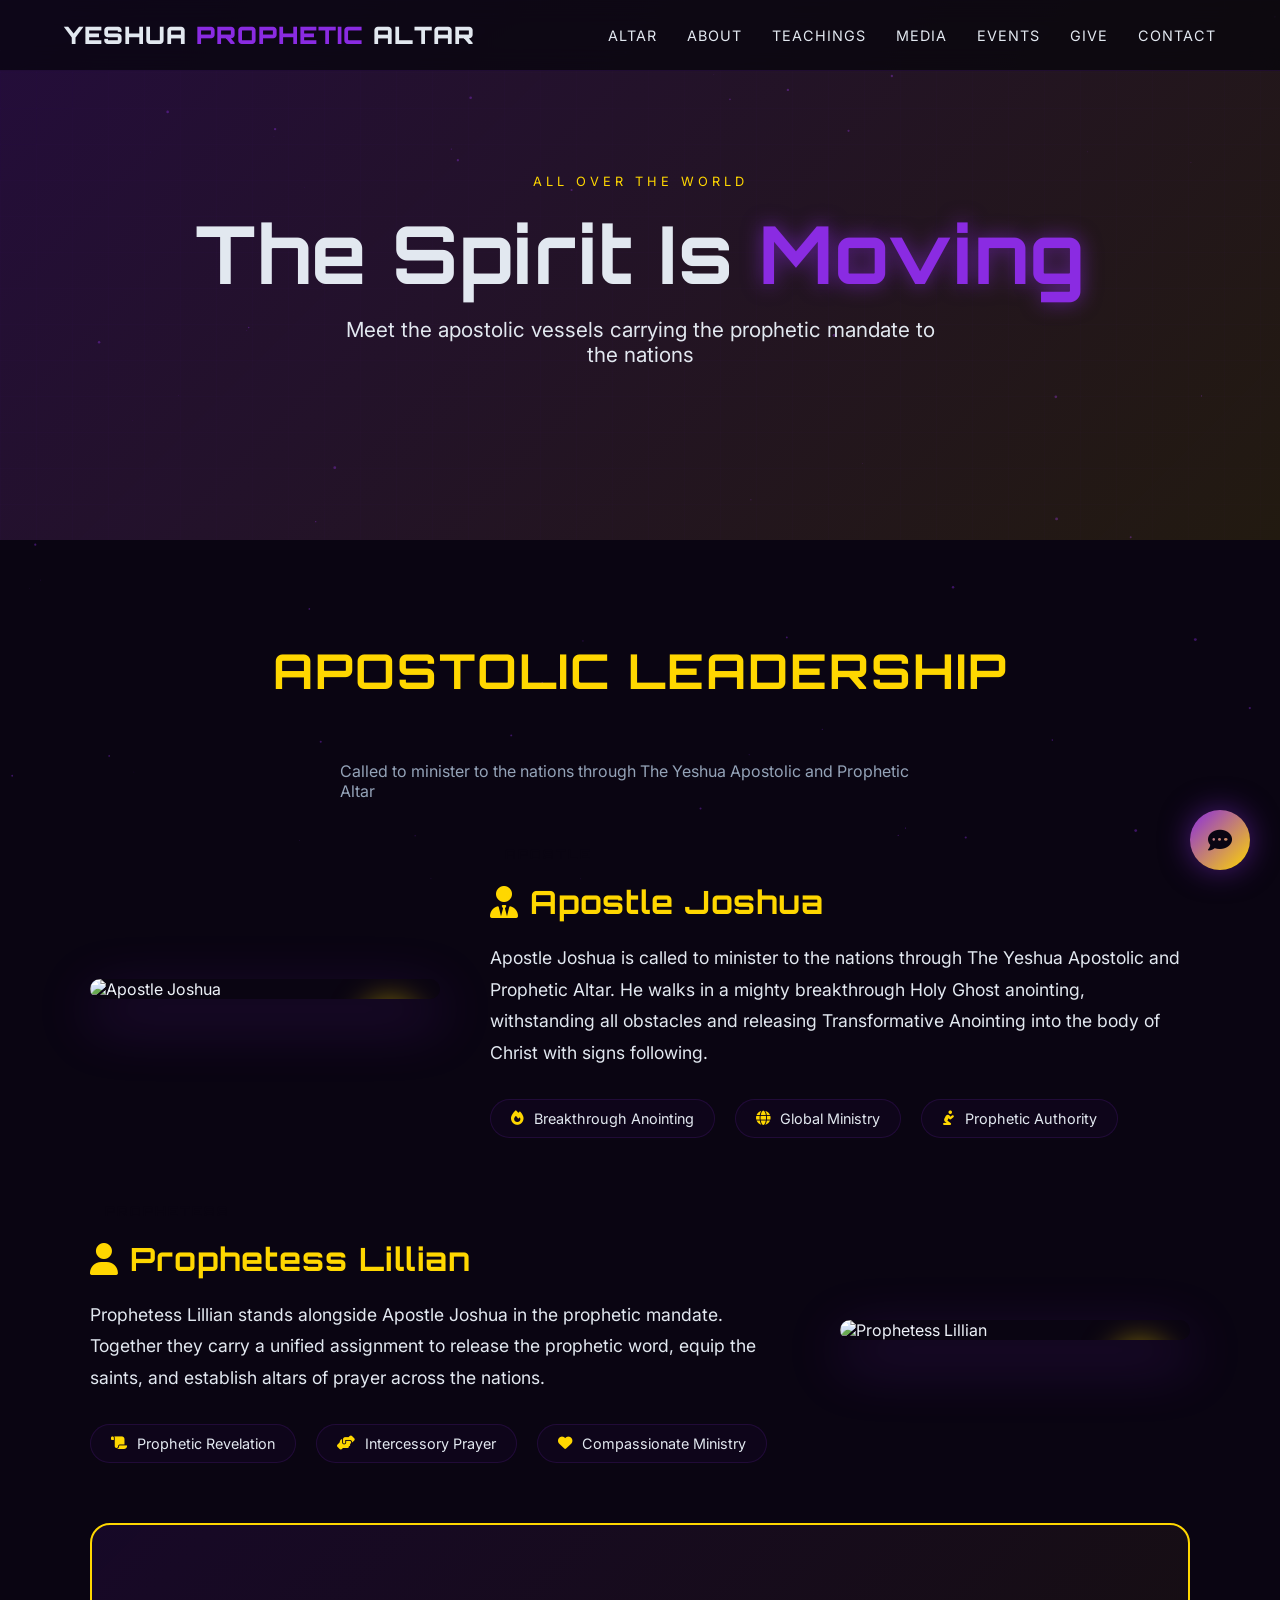
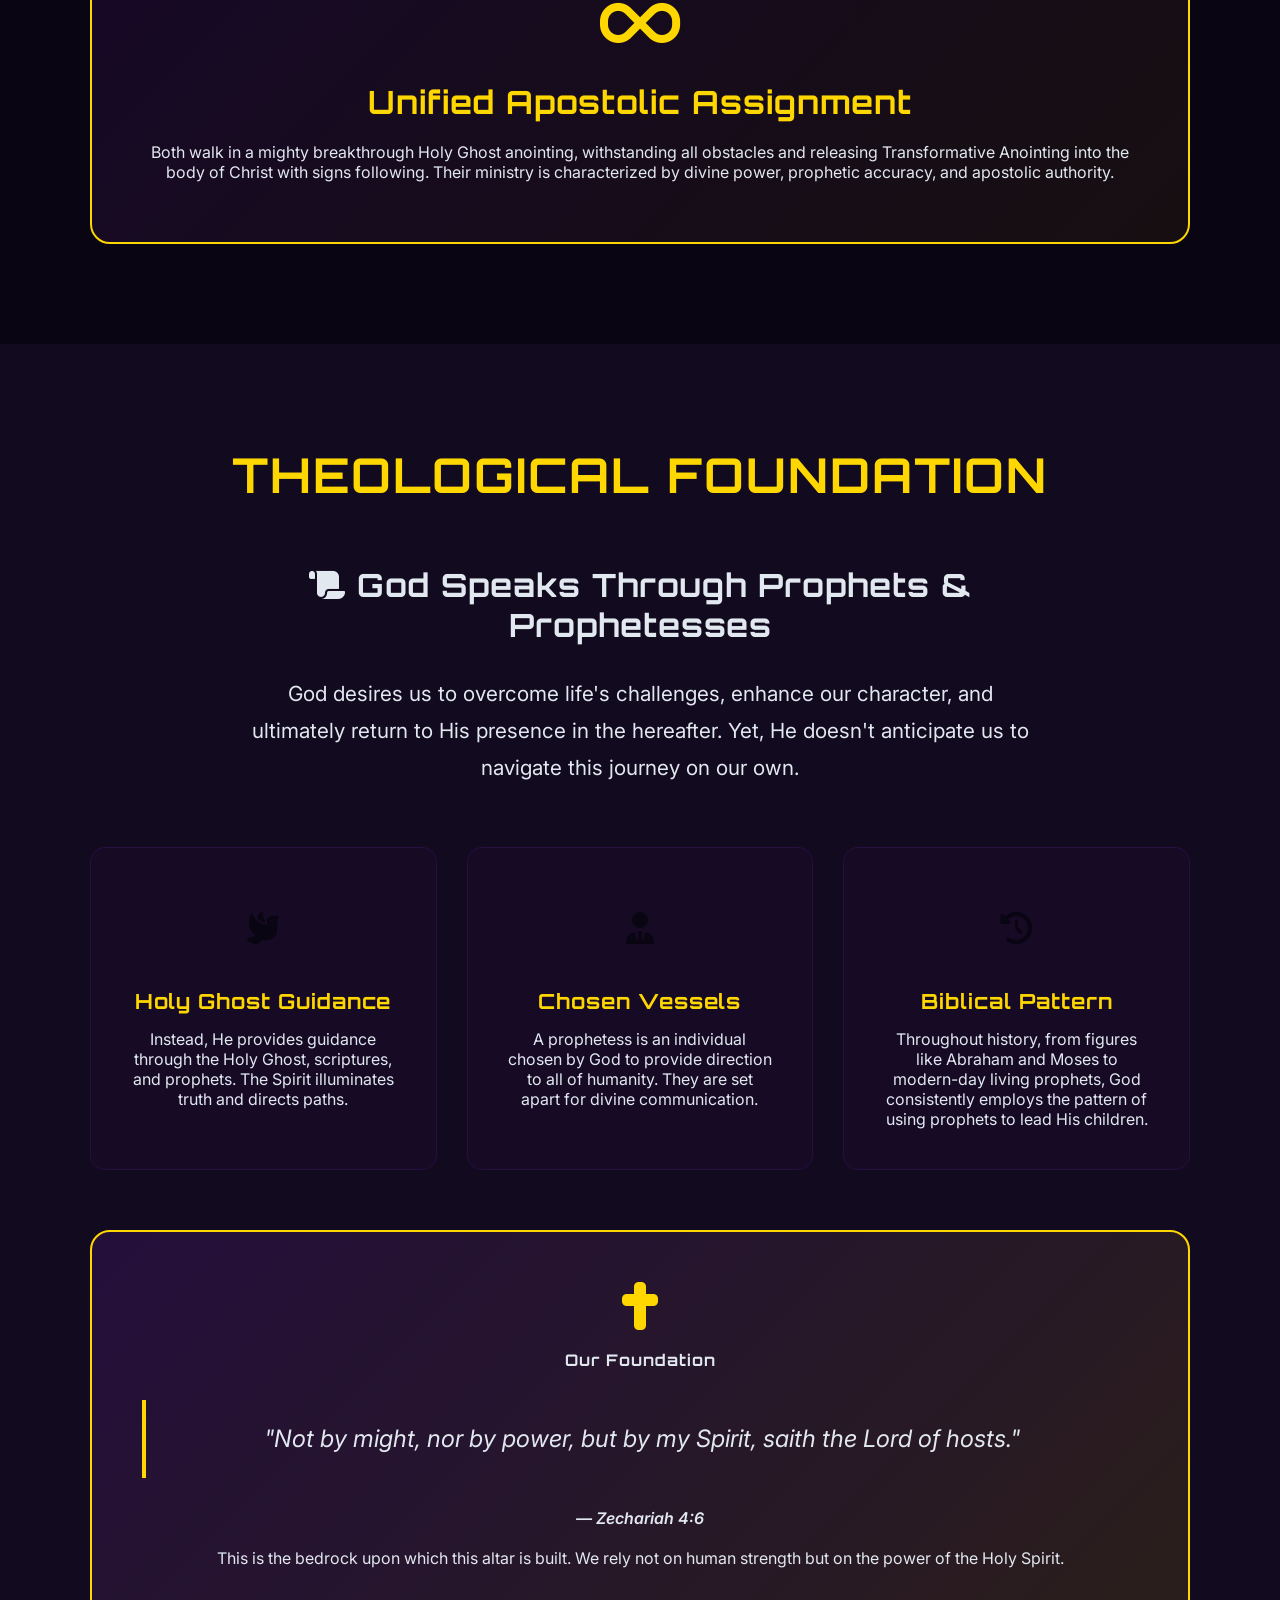
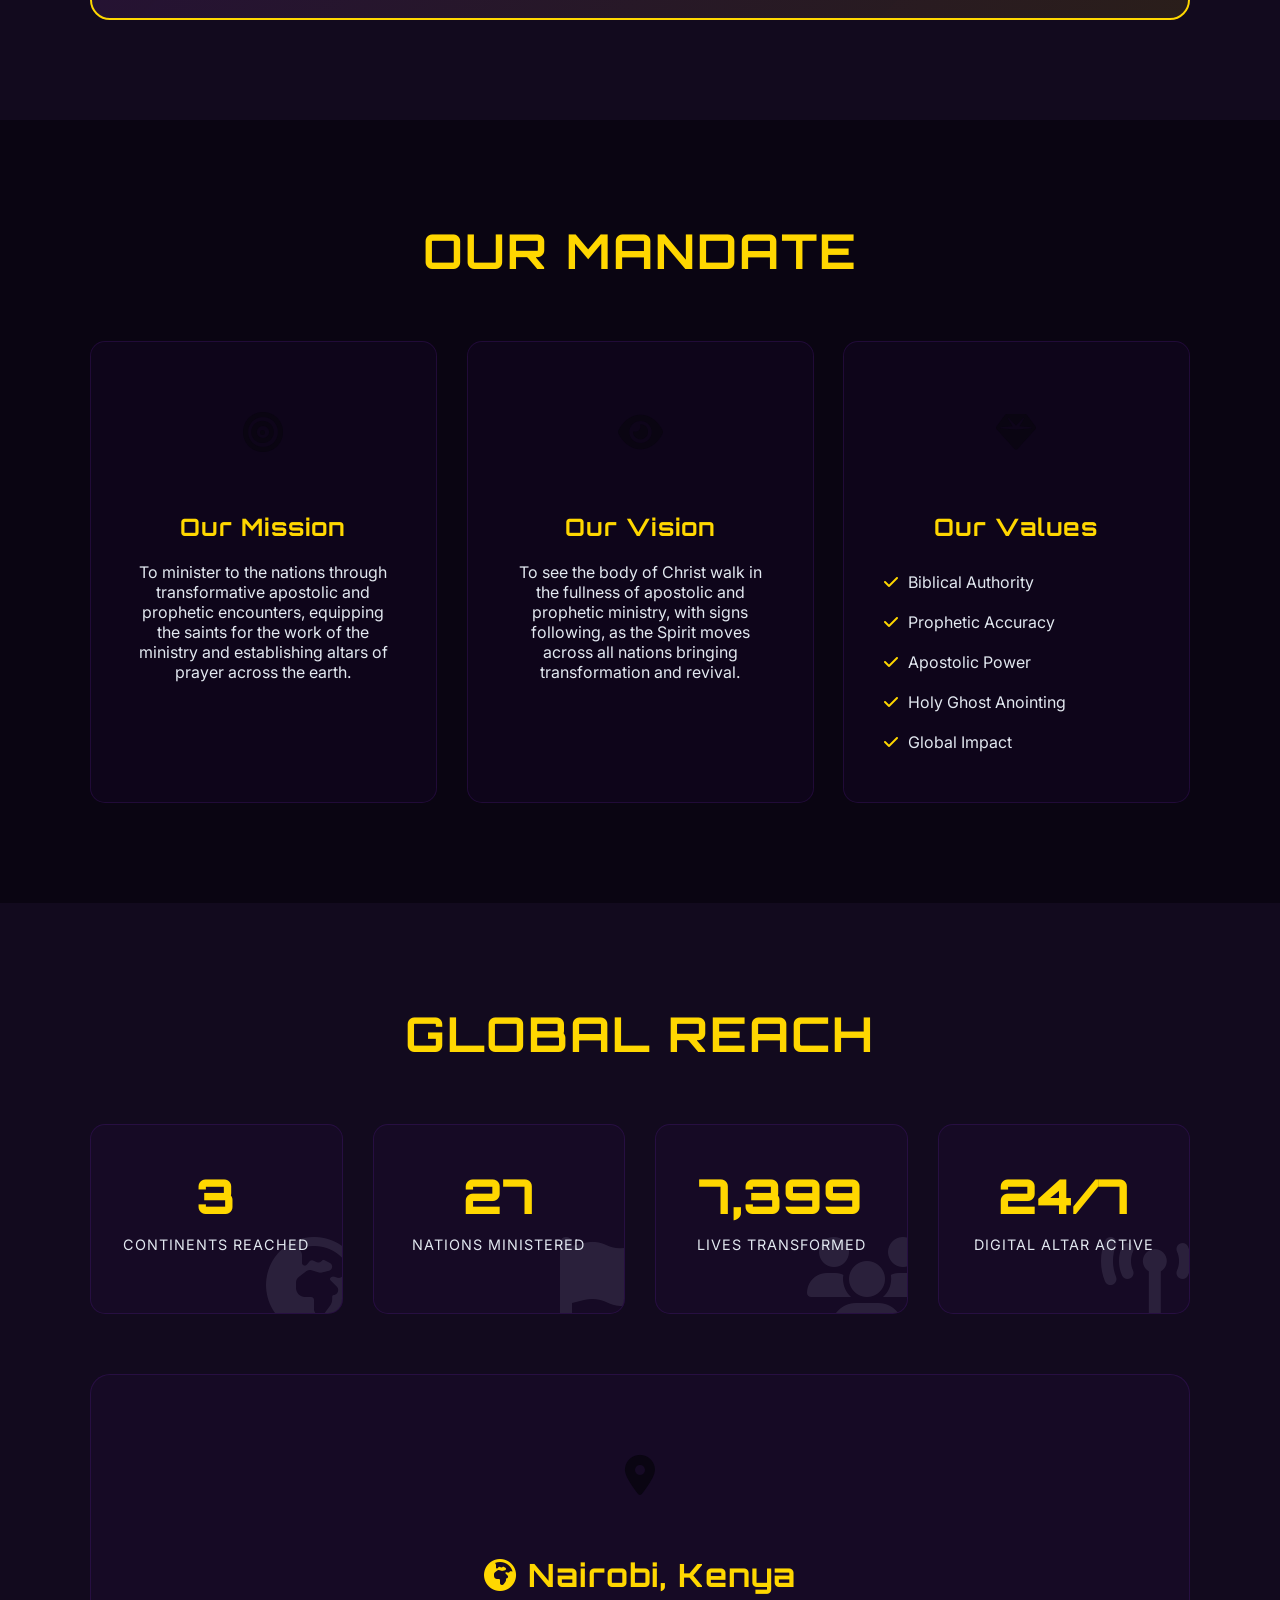
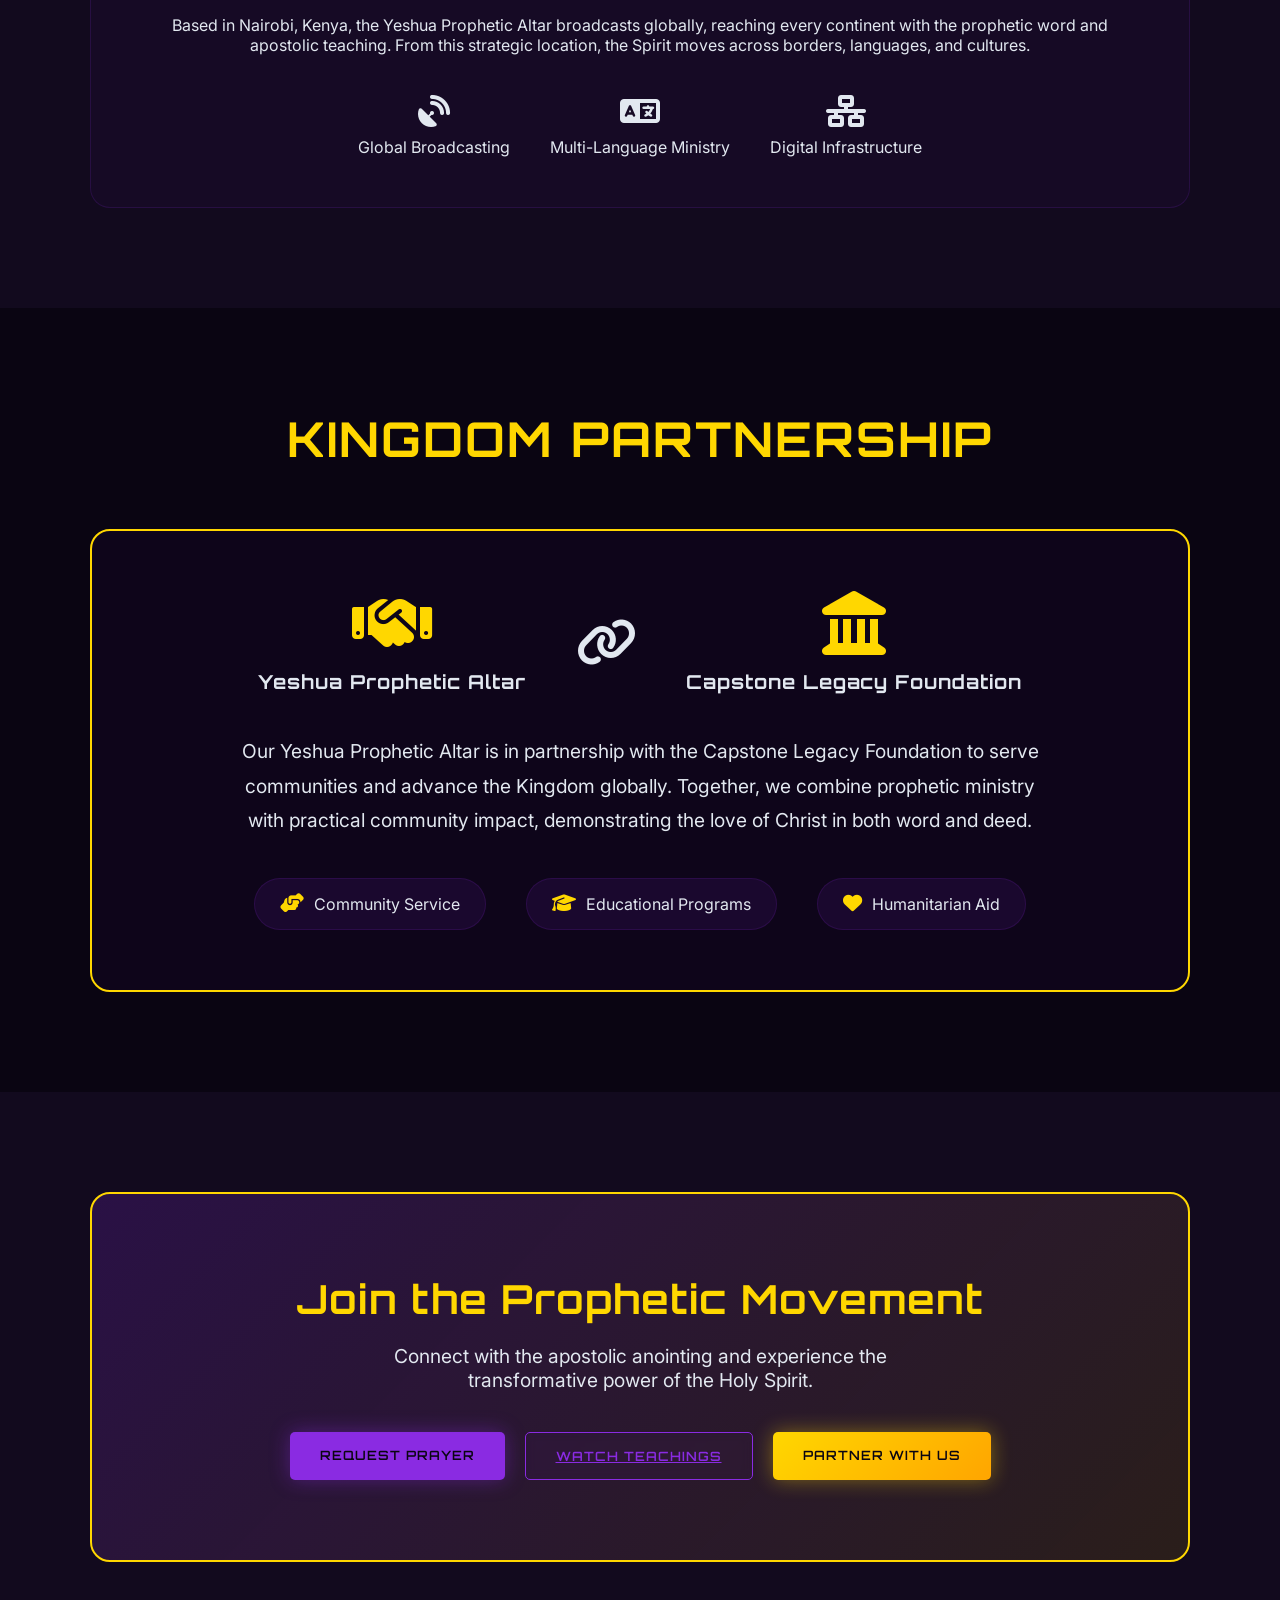
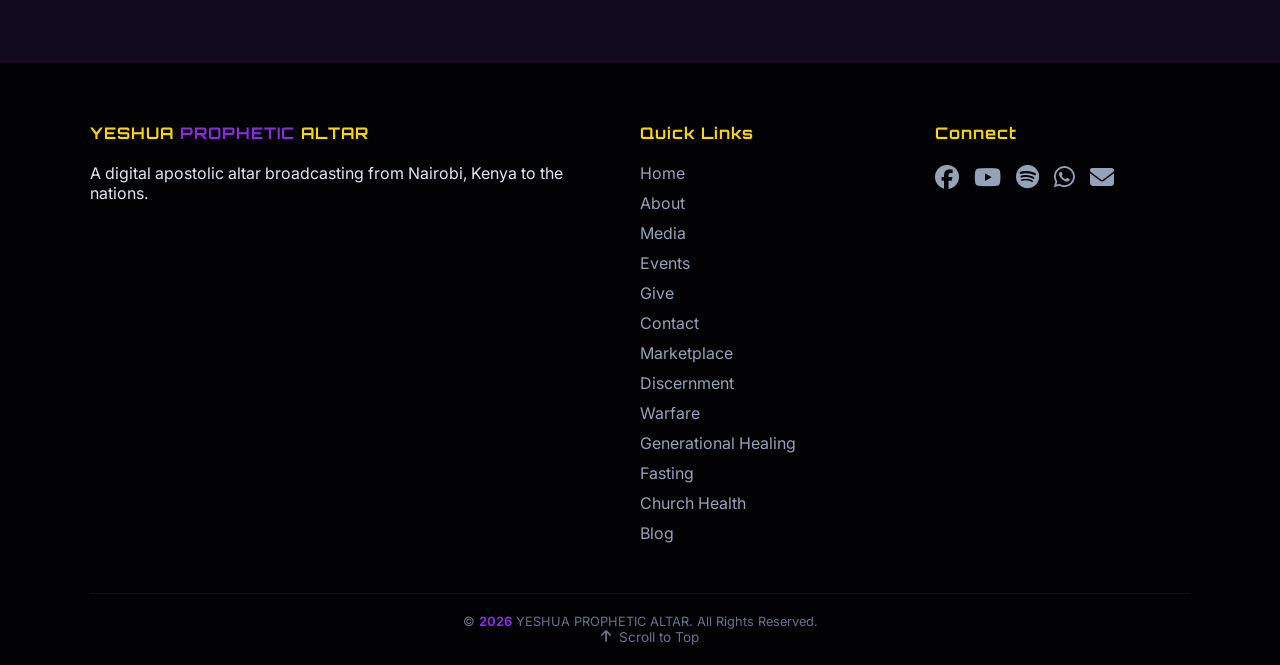
==== commit b0c5bf06: "Add files via upload" ====
--- a/about.html
+++ b/about.html
@@ -1,947 +1,947 @@
-<!DOCTYPE html>
-<html lang="en">
-
-<head>
-    <meta charset="UTF-8">
-    <meta name="viewport" content="width=device-width, initial-scale=1.0">
-    <meta name="description"
-        content="Learn about Apostle Joshua and Prophetess Lillian, their apostolic mandate, and the theological foundation of Yeshua Prophetic Altar.">
-    <meta name="keywords"
-        content="Apostle Joshua, Prophetess Lillian, Prophetic Ministry, Nairobi Kenya, Apostolic Altar">
-    <title>About | Yeshua Prophetic Altar - Apostolic Leadership</title>
-
-    <link rel="stylesheet" href="style.css">
-    <link
-        href="https://fonts.googleapis.com/css2?family=Orbitron:wght@400;700;900&family=Inter:wght@300;400;600&display=swap"
-        rel="stylesheet">
-    <link rel="stylesheet" href="https://cdnjs.cloudflare.com/ajax/libs/font-awesome/6.4.0/css/all.min.css">
-
-    <!-- AOS Animation Library -->
-    <link href="https://unpkg.com/aos@2.3.1/dist/aos.css" rel="stylesheet">
-</head>
-
-<body>
-    <canvas id="bg-canvas" aria-hidden="true"></canvas>
-    <div id="site-header"></div>
-
-    <main id="main-content">
-
-        <!-- ========================================== -->
-        <!-- HERO SECTION -->
-        <!-- ========================================== -->
-        <section class="about-hero">
-            <div class="hero-overlay"></div>
-            <div class="container">
-                <div class="hero-content" data-aos="fade-up">
-                    <p class="sub-text">ALL OVER THE WORLD</p>
-                    <h1 class="main-title">The Spirit Is <span class="glow">Moving</span></h1>
-                    <p class="hero-subtitle">Meet the apostolic vessels carrying the prophetic mandate to the nations
-                    </p>
-                </div>
-            </div>
-        </section>
-
-        <!-- ========================================== -->
-        <!-- LEADERSHIP PROFILES -->
-        <!-- ========================================== -->
-        <section class="section" aria-labelledby="leadership-title">
-            <div class="container">
-                <h2 class="section-title" id="leadership-title" data-aos="fade-up">Apostolic Leadership</h2>
-                <p class="section-desc" data-aos="fade-up" data-aos-delay="100">
-                    Called to minister to the nations through The Yeshua Apostolic and Prophetic Altar
-                </p>
-
-                <!-- Apostle Joshua Profile -->
-                <div class="leader-profile" data-aos="fade-right">
-                    <div class="leader-image-container">
-                        <img src="leaders.jpg" alt="Apostle Joshua" class="leader-image">
-                        <div class="leader-overlay">
-                            <i class="fas fa-crown"></i>
-                        </div>
-                    </div>
-                    <div class="leader-content">
-                        <div class="leader-badge">APOSTLE</div>
-                        <h3><i class="fas fa-user-tie" aria-hidden="true"></i> Apostle Joshua</h3>
-                        <p class="leader-intro">
-                            Apostle Joshua is called to minister to the nations through The Yeshua Apostolic and
-                            Prophetic Altar. He walks in a mighty breakthrough Holy Ghost anointing, withstanding all
-                            obstacles and releasing Transformative Anointing into the body of Christ with signs
-                            following.
-                        </p>
-                        <div class="leader-attributes">
-                            <div class="attribute">
-                                <i class="fas fa-fire"></i>
-                                <span>Breakthrough Anointing</span>
-                            </div>
-                            <div class="attribute">
-                                <i class="fas fa-globe"></i>
-                                <span>Global Ministry</span>
-                            </div>
-                            <div class="attribute">
-                                <i class="fas fa-pray"></i>
-                                <span>Prophetic Authority</span>
-                            </div>
-                        </div>
-                    </div>
-                </div>
-
-                <!-- Prophetess Lillian Profile -->
-                <div class="leader-profile reverse" data-aos="fade-left">
-                    <div class="leader-image-container">
-                        <img src="leaders.jpg" alt="Prophetess Lillian" class="leader-image">
-                        <div class="leader-overlay">
-                            <i class="fas fa-dove"></i>
-                        </div>
-                    </div>
-                    <div class="leader-content">
-                        <div class="leader-badge">PROPHETESS</div>
-                        <h3><i class="fas fa-user" aria-hidden="true"></i> Prophetess Lillian</h3>
-                        <p class="leader-intro">
-                            Prophetess Lillian stands alongside Apostle Joshua in the prophetic mandate. Together they
-                            carry a unified assignment to release the prophetic word, equip the saints, and establish
-                            altars of prayer across the nations.
-                        </p>
-                        <div class="leader-attributes">
-                            <div class="attribute">
-                                <i class="fas fa-scroll"></i>
-                                <span>Prophetic Revelation</span>
-                            </div>
-                            <div class="attribute">
-                                <i class="fas fa-hands-helping"></i>
-                                <span>Intercessory Prayer</span>
-                            </div>
-                            <div class="attribute">
-                                <i class="fas fa-heart"></i>
-                                <span>Compassionate Ministry</span>
-                            </div>
-                        </div>
-                    </div>
-                </div>
-
-                <!-- Unified Assignment -->
-                <div class="unified-card" data-aos="zoom-in">
-                    <div class="unified-icon">
-                        <i class="fas fa-infinity"></i>
-                    </div>
-                    <h3>Unified Apostolic Assignment</h3>
-                    <p>
-                        Both walk in a mighty breakthrough Holy Ghost anointing, withstanding all obstacles and
-                        releasing Transformative Anointing into the body of Christ with signs following. Their ministry
-                        is characterized by divine power, prophetic accuracy, and apostolic authority.
-                    </p>
-                </div>
-            </div>
-        </section>
-
-        <!-- ========================================== -->
-        <!-- THEOLOGICAL FOUNDATION -->
-        <!-- ========================================== -->
-        <section class="section dark-alt" aria-labelledby="foundation-title">
-            <div class="container">
-                <h2 class="section-title" id="foundation-title" data-aos="fade-up">Theological Foundation</h2>
-
-                <div class="theology-intro" data-aos="fade-up">
-                    <h3><i class="fas fa-scroll"></i> God Speaks Through Prophets & Prophetesses</h3>
-                    <p class="large-text">
-                        God desires us to overcome life's challenges, enhance our character, and ultimately return to
-                        His presence in the hereafter. Yet, He doesn't anticipate us to navigate this journey on our
-                        own.
-                    </p>
-                </div>
-
-                <div class="grid-3" data-aos="fade-up" data-aos-delay="200">
-                    <div class="doctrine-card">
-                        <div class="doctrine-icon">
-                            <i class="fas fa-dove"></i>
-                        </div>
-                        <h4>Holy Ghost Guidance</h4>
-                        <p>Instead, He provides guidance through the Holy Ghost, scriptures, and prophets. The Spirit
-                            illuminates truth and directs paths.</p>
-                    </div>
-                    <div class="doctrine-card">
-                        <div class="doctrine-icon">
-                            <i class="fas fa-user-tie"></i>
-                        </div>
-                        <h4>Chosen Vessels</h4>
-                        <p>A prophetess is an individual chosen by God to provide direction to all of humanity. They are
-                            set apart for divine communication.</p>
-                    </div>
-                    <div class="doctrine-card">
-                        <div class="doctrine-icon">
-                            <i class="fas fa-history"></i>
-                        </div>
-                        <h4>Biblical Pattern</h4>
-                        <p>Throughout history, from figures like Abraham and Moses to modern-day living prophets, God
-                            consistently employs the pattern of using prophets to lead His children.</p>
-                    </div>
-                </div>
-
-                <!-- Scripture Foundation -->
-                <div class="scripture-foundation" data-aos="fade-up">
-                    <div class="scripture-card">
-                        <i class="fas fa-cross"></i>
-                        <h4>Our Foundation</h4>
-                        <blockquote>
-                            "Not by might, nor by power, but by my Spirit, saith the Lord of hosts."
-                        </blockquote>
-                        <cite>— Zechariah 4:6</cite>
-                        <p>This is the bedrock upon which this altar is built. We rely not on human strength but on the
-                            power of the Holy Spirit.</p>
-                    </div>
-                </div>
-            </div>
-        </section>
-
-        <!-- ========================================== -->
-        <!-- MISSION, VISION, VALUES -->
-        <!-- ========================================== -->
-        <section class="section" aria-labelledby="mvv-title">
-            <div class="container">
-                <h2 class="section-title" id="mvv-title" data-aos="fade-up">Our Mandate</h2>
-
-                <div class="mvv-grid">
-                    <!-- Mission -->
-                    <div class="mvv-card" data-aos="flip-left">
-                        <div class="mvv-icon">
-                            <i class="fas fa-bullseye"></i>
-                        </div>
-                        <h3>Our Mission</h3>
-                        <p>To minister to the nations through transformative apostolic and prophetic encounters,
-                            equipping the saints for the work of the ministry and establishing altars of prayer across
-                            the earth.</p>
-                    </div>
-
-                    <!-- Vision -->
-                    <div class="mvv-card" data-aos="flip-left" data-aos-delay="100">
-                        <div class="mvv-icon">
-                            <i class="fas fa-eye"></i>
-                        </div>
-                        <h3>Our Vision</h3>
-                        <p>To see the body of Christ walk in the fullness of apostolic and prophetic ministry, with
-                            signs following, as the Spirit moves across all nations bringing transformation and revival.
-                        </p>
-                    </div>
-
-                    <!-- Values -->
-                    <div class="mvv-card" data-aos="flip-left" data-aos-delay="200">
-                        <div class="mvv-icon">
-                            <i class="fas fa-gem"></i>
-                        </div>
-                        <h3>Our Values</h3>
-                        <ul class="values-list">
-                            <li><i class="fas fa-check"></i> Biblical Authority</li>
-                            <li><i class="fas fa-check"></i> Prophetic Accuracy</li>
-                            <li><i class="fas fa-check"></i> Apostolic Power</li>
-                            <li><i class="fas fa-check"></i> Holy Ghost Anointing</li>
-                            <li><i class="fas fa-check"></i> Global Impact</li>
-                        </ul>
-                    </div>
-                </div>
-            </div>
-        </section>
-
-        <!-- ========================================== -->
-        <!-- GLOBAL REACH -->
-        <!-- ========================================== -->
-        <section class="section dark-alt" aria-labelledby="global-title">
-            <div class="container">
-                <h2 class="section-title" id="global-title" data-aos="fade-up">Global Reach</h2>
-
-                <div class="global-stats" data-aos="zoom-in">
-                    <div class="stat-card">
-                        <div class="stat-number" id="stat1">0</div>
-                        <div class="stat-label">Continents Reached</div>
-                        <i class="fas fa-globe-africa"></i>
-                    </div>
-                    <div class="stat-card">
-                        <div class="stat-number" id="stat2">0</div>
-                        <div class="stat-label">Nations Ministered</div>
-                        <i class="fas fa-flag"></i>
-                    </div>
-                    <div class="stat-card">
-                        <div class="stat-number" id="stat3">0</div>
-                        <div class="stat-label">Lives Transformed</div>
-                        <i class="fas fa-users"></i>
-                    </div>
-                    <div class="stat-card">
-                        <div class="stat-number">24/7</div>
-                        <div class="stat-label">Digital Altar Active</div>
-                        <i class="fas fa-broadcast-tower"></i>
-                    </div>
-                </div>
-
-                <div class="location-card" data-aos="fade-up">
-                    <div class="location-icon">
-                        <i class="fas fa-map-marker-alt"></i>
-                    </div>
-                    <h3><i class="fas fa-globe-africa" aria-hidden="true"></i> Nairobi, Kenya</h3>
-                    <p>
-                        Based in Nairobi, Kenya, the Yeshua Prophetic Altar broadcasts globally, reaching every
-                        continent with the prophetic word and apostolic teaching. From this strategic location, the
-                        Spirit moves across borders, languages, and cultures.
-                    </p>
-                    <div class="location-features">
-                        <div class="feature">
-                            <i class="fas fa-satellite-dish"></i>
-                            <span>Global Broadcasting</span>
-                        </div>
-                        <div class="feature">
-                            <i class="fas fa-language"></i>
-                            <span>Multi-Language Ministry</span>
-                        </div>
-                        <div class="feature">
-                            <i class="fas fa-network-wired"></i>
-                            <span>Digital Infrastructure</span>
-                        </div>
-                    </div>
-                </div>
-            </div>
-        </section>
-
-        <!-- ========================================== -->
-        <!-- PARTNERSHIP -->
-        <!-- ========================================== -->
-        <section class="section" aria-labelledby="partnership-title">
-            <div class="container">
-                <h2 class="section-title" id="partnership-title" data-aos="fade-up">Kingdom Partnership</h2>
-
-                <div class="partnership-showcase" data-aos="zoom-in">
-                    <div class="partner-visual">
-                        <div class="partner-logo-box">
-                            <i class="fas fa-handshake"></i>
-                            <h4>Yeshua Prophetic Altar</h4>
-                        </div>
-                        <div class="partner-connector">
-                            <i class="fas fa-link"></i>
-                        </div>
-                        <div class="partner-logo-box">
-                            <i class="fas fa-landmark"></i>
-                            <h4>Capstone Legacy Foundation</h4>
-                        </div>
-                    </div>
-                    <p class="partnership-desc">
-                        Our Yeshua Prophetic Altar is in partnership with the Capstone Legacy Foundation to serve
-                        communities and advance the Kingdom globally. Together, we combine prophetic ministry with
-                        practical community impact, demonstrating the love of Christ in both word and deed.
-                    </p>
-                    <div class="partnership-impact">
-                        <div class="impact-item">
-                            <i class="fas fa-hands-helping"></i>
-                            <span>Community Service</span>
-                        </div>
-                        <div class="impact-item">
-                            <i class="fas fa-graduation-cap"></i>
-                            <span>Educational Programs</span>
-                        </div>
-                        <div class="impact-item">
-                            <i class="fas fa-heart"></i>
-                            <span>Humanitarian Aid</span>
-                        </div>
-                    </div>
-                </div>
-            </div>
-        </section>
-
-        <!-- ========================================== -->
-        <!-- CALL TO ACTION -->
-        <!-- ========================================== -->
-        <section class="section dark-alt">
-            <div class="container">
-                <div class="cta-card" data-aos="fade-up">
-                    <h2>Join the Prophetic Movement</h2>
-                    <p>Connect with the apostolic anointing and experience the transformative power of the Holy Spirit.
-                    </p>
-                    <div class="cta-buttons">
-                        <a href="contact.html" class="btn-neon">Request Prayer</a>
-                        <a href="media.html" class="btn-glass">Watch Teachings</a>
-                        <a href="donate.html" class="btn-salvation">Partner With Us</a>
-                    </div>
-                </div>
-            </div>
-        </section>
-
-    </main>
-
-    <div id="site-footer"></div>
-    <div id="ai-container"></div>
-
-    <!-- AOS Animation Library -->
-    <script src="https://unpkg.com/aos@2.3.1/dist/aos.js"></script>
-
-    <script src="components.js"></script>
-    <script src="script.js"></script>
-
-    <script>
-        // Initialize AOS animations
-        AOS.init({
-            duration: 1000,
-            once: true,
-            offset: 100
-        });
-
-        // Animated counters for stats
-        function animateCounter(elementId, target, duration = 2000) {
-            const element = document.getElementById(elementId);
-            if (!element) return;
-
-            let current = 0;
-            const increment = target / (duration / 16);
-            const timer = setInterval(() => {
-                current += increment;
-                if (current >= target) {
-                    current = target;
-                    clearInterval(timer);
-                }
-                element.textContent = Math.floor(current).toLocaleString();
-            }, 16);
-        }
-
-        // Trigger counters when section is visible
-        const observer = new IntersectionObserver((entries) => {
-            entries.forEach(entry => {
-                if (entry.isIntersecting) {
-                    animateCounter('stat1', 6);
-                    animateCounter('stat2', 47);
-                    animateCounter('stat3', 12847);
-                    observer.unobserve(entry.target);
-                }
-            });
-        }, { threshold: 0.5 });
-
-        const statsSection = document.querySelector('.global-stats');
-        if (statsSection) observer.observe(statsSection);
-    </script>
-
-    <style>
-        /* About Page Specific Styles */
-        .about-hero {
-            position: relative;
-            height: 60vh;
-            display: flex;
-            align-items: center;
-            justify-content: center;
-            background: linear-gradient(135deg, rgba(138, 43, 226, 0.2), rgba(255, 215, 0, 0.1));
-            overflow: hidden;
-        }
-
-        .hero-overlay {
-            position: absolute;
-            top: 0;
-            left: 0;
-            right: 0;
-            bottom: 0;
-            background: url('data:image/svg+xml,<svg xmlns="http://www.w3.org/2000/svg" viewBox="0 0 1200 600"><defs><pattern id="grid" width="40" height="40" patternUnits="userSpaceOnUse"><path d="M 40 0 L 0 0 0 40" fill="none" stroke="rgba(138,43,226,0.1)" stroke-width="1"/></pattern></defs><rect width="100%" height="100%" fill="url(%23grid)"/></svg>');
-            opacity: 0.3;
-        }
-
-        .about-hero .hero-content {
-            position: relative;
-            z-index: 2;
-            text-align: center;
-        }
-
-        .main-title {
-            font-size: clamp(3rem, 8vw, 5rem);
-            margin-bottom: 20px;
-            line-height: 1.1;
-        }
-
-        .hero-subtitle {
-            font-size: 1.3rem;
-            color: var(--text);
-            max-width: 600px;
-            margin: 0 auto;
-        }
-
-        /* Leader Profiles */
-        .leader-profile {
-            display: grid;
-            grid-template-columns: 1fr 2fr;
-            gap: 50px;
-            margin-bottom: 60px;
-            align-items: center;
-        }
-
-        .leader-profile.reverse {
-            grid-template-columns: 2fr 1fr;
-        }
-
-        .leader-profile.reverse .leader-image-container {
-            order: 2;
-        }
-
-        .leader-image-container {
-            position: relative;
-            border-radius: 20px;
-            overflow: hidden;
-            box-shadow: 0 20px 60px rgba(138, 43, 226, 0.3);
-        }
-
-        .leader-image {
-            width: 100%;
-            height: 500px;
-            object-fit: cover;
-            filter: grayscale(30%) contrast(110%);
-            transition: 0.5s;
-        }
-
-        .leader-image:hover {
-            filter: grayscale(0%) contrast(100%);
-            transform: scale(1.05);
-        }
-
-        .leader-overlay {
-            position: absolute;
-            top: 20px;
-            right: 20px;
-            width: 60px;
-            height: 60px;
-            background: var(--gold);
-            border-radius: 50%;
-            display: flex;
-            align-items: center;
-            justify-content: center;
-            font-size: 1.5rem;
-            color: var(--bg);
-            box-shadow: 0 0 30px rgba(255, 215, 0, 0.5);
-        }
-
-        .leader-badge {
-            display: inline-block;
-            background: var(--cyan);
-            color: var(--bg);
-            padding: 5px 15px;
-            border-radius: 20px;
-            font-size: 0.8rem;
-            font-weight: 700;
-            letter-spacing: 2px;
-            margin-bottom: 15px;
-            font-family: 'Orbitron', sans-serif;
-        }
-
-        .leader-content h3 {
-            font-size: 2rem;
-            color: var(--gold);
-            margin-bottom: 20px;
-        }
-
-        .leader-intro {
-            font-size: 1.1rem;
-            line-height: 1.8;
-            color: var(--text);
-            margin-bottom: 30px;
-        }
-
-        .leader-attributes {
-            display: flex;
-            gap: 20px;
-            flex-wrap: wrap;
-        }
-
-        .attribute {
-            display: flex;
-            align-items: center;
-            gap: 10px;
-            background: var(--glass);
-            padding: 10px 20px;
-            border-radius: 30px;
-            border: 1px solid var(--border);
-            font-size: 0.9rem;
-        }
-
-        .attribute i {
-            color: var(--gold);
-        }
-
-        /* Unified Card */
-        .unified-card {
-            text-align: center;
-            padding: 60px 40px;
-            background: linear-gradient(135deg, rgba(138, 43, 226, 0.1), rgba(255, 215, 0, 0.05));
-            border-radius: 20px;
-            border: 2px solid var(--gold);
-            margin-top: 40px;
-        }
-
-        .unified-icon {
-            font-size: 4rem;
-            color: var(--gold);
-            margin-bottom: 20px;
-        }
-
-        .unified-card h3 {
-            font-size: 2rem;
-            color: var(--gold);
-            margin-bottom: 20px;
-        }
-
-        /* Theology Section */
-        .theology-intro {
-            text-align: center;
-            max-width: 800px;
-            margin: 0 auto 60px;
-        }
-
-        .theology-intro h3 {
-            font-size: 2rem;
-            color: var(--cyan);
-            margin-bottom: 30px;
-        }
-
-        .large-text {
-            font-size: 1.3rem;
-            line-height: 1.8;
-            color: var(--text);
-        }
-
-        .doctrine-card {
-            background: var(--glass);
-            padding: 40px;
-            border-radius: 15px;
-            border: 1px solid var(--border);
-            text-align: center;
-            transition: 0.3s;
-        }
-
-        .doctrine-card:hover {
-            transform: translateY(-10px);
-            border-color: var(--cyan);
-            box-shadow: 0 20px 40px rgba(138, 43, 226, 0.2);
-        }
-
-        .doctrine-icon {
-            width: 80px;
-            height: 80px;
-            background: var(--cyan);
-            border-radius: 50%;
-            display: flex;
-            align-items: center;
-            justify-content: center;
-            font-size: 2rem;
-            color: var(--bg);
-            margin: 0 auto 20px;
-        }
-
-        .doctrine-card h4 {
-            color: var(--gold);
-            font-size: 1.3rem;
-            margin-bottom: 15px;
-        }
-
-        /* Scripture Foundation */
-        .scripture-foundation {
-            margin-top: 60px;
-        }
-
-        .scripture-card {
-            background: linear-gradient(135deg, rgba(138, 43, 226, 0.15), rgba(255, 215, 0, 0.1));
-            padding: 50px;
-            border-radius: 20px;
-            text-align: center;
-            border: 2px solid var(--gold);
-        }
-
-        .scripture-card>i {
-            font-size: 3rem;
-            color: var(--gold);
-            margin-bottom: 20px;
-        }
-
-        .scripture-card blockquote {
-            font-size: 1.5rem;
-            font-style: italic;
-            line-height: 1.6;
-            color: var(--text);
-            margin: 30px 0;
-            padding: 20px;
-            border-left: 4px solid var(--gold);
-        }
-
-        .scripture-card cite {
-            display: block;
-            color: var(--cyan);
-            font-weight: 600;
-            margin-bottom: 20px;
-        }
-
-        /* Mission Vision Values */
-        .mvv-grid {
-            display: grid;
-            grid-template-columns: repeat(3, 1fr);
-            gap: 30px;
-            margin-top: 50px;
-        }
-
-        .mvv-card {
-            background: var(--glass);
-            padding: 40px;
-            border-radius: 15px;
-            border: 1px solid var(--border);
-            text-align: center;
-            transition: 0.3s;
-            min-height: 400px;
-        }
-
-        .mvv-card:hover {
-            transform: scale(1.05);
-            border-color: var(--gold);
-        }
-
-        .mvv-icon {
-            width: 100px;
-            height: 100px;
-            background: linear-gradient(135deg, var(--cyan), var(--gold));
-            border-radius: 50%;
-            display: flex;
-            align-items: center;
-            justify-content: center;
-            font-size: 2.5rem;
-            color: var(--bg);
-            margin: 0 auto 30px;
-        }
-
-        .mvv-card h3 {
-            color: var(--gold);
-            font-size: 1.5rem;
-            margin-bottom: 20px;
-        }
-
-        .values-list {
-            list-style: none;
-            text-align: left;
-        }
-
-        .values-list li {
-            padding: 10px 0;
-            display: flex;
-            align-items: center;
-            gap: 10px;
-            color: var(--text);
-        }
-
-        .values-list i {
-            color: var(--gold);
-        }
-
-        /* Global Stats */
-        .global-stats {
-            display: grid;
-            grid-template-columns: repeat(4, 1fr);
-            gap: 30px;
-            margin-bottom: 60px;
-        }
-
-        .stat-card {
-            background: var(--glass);
-            padding: 40px 20px;
-            border-radius: 15px;
-            border: 1px solid var(--border);
-            text-align: center;
-            position: relative;
-            overflow: hidden;
-        }
-
-        .stat-card::before {
-            content: '';
-            position: absolute;
-            top: 0;
-            left: 0;
-            right: 0;
-            height: 4px;
-            background: linear-gradient(90deg, var(--cyan), var(--gold));
-        }
-
-        .stat-number {
-            font-size: 3rem;
-            font-weight: 900;
-            color: var(--gold);
-            font-family: 'Orbitron', sans-serif;
-            margin-bottom: 10px;
-        }
-
-        .stat-label {
-            color: var(--text);
-            font-size: 0.9rem;
-            text-transform: uppercase;
-            letter-spacing: 1px;
-        }
-
-        .stat-card>i {
-            position: absolute;
-            bottom: -20px;
-            right: -20px;
-            font-size: 6rem;
-            opacity: 0.1;
-            color: var(--cyan);
-        }
-
-        /* Location Card */
-        .location-card {
-            background: var(--glass);
-            padding: 50px;
-            border-radius: 20px;
-            border: 1px solid var(--border);
-            text-align: center;
-        }
-
-        .location-icon {
-            width: 100px;
-            height: 100px;
-            background: var(--cyan);
-            border-radius: 50%;
-            display: flex;
-            align-items: center;
-            justify-content: center;
-            font-size: 2.5rem;
-            color: var(--bg);
-            margin: 0 auto 30px;
-        }
-
-        .location-card h3 {
-            font-size: 2rem;
-            color: var(--gold);
-            margin-bottom: 20px;
-        }
-
-        .location-features {
-            display: flex;
-            justify-content: center;
-            gap: 40px;
-            margin-top: 40px;
-            flex-wrap: wrap;
-        }
-
-        .feature {
-            display: flex;
-            flex-direction: column;
-            align-items: center;
-            gap: 10px;
-        }
-
-        .feature i {
-            font-size: 2rem;
-            color: var(--cyan);
-        }
-
-        /* Partnership */
-        .partnership-showcase {
-            background: var(--glass);
-            padding: 60px;
-            border-radius: 20px;
-            border: 2px solid var(--gold);
-        }
-
-        .partner-visual {
-            display: flex;
-            align-items: center;
-            justify-content: center;
-            gap: 50px;
-            margin-bottom: 40px;
-            flex-wrap: wrap;
-        }
-
-        .partner-logo-box {
-            text-align: center;
-        }
-
-        .partner-logo-box i {
-            font-size: 4rem;
-            color: var(--gold);
-            margin-bottom: 15px;
-        }
-
-        .partner-logo-box h4 {
-            color: var(--cyan);
-            font-size: 1.2rem;
-        }
-
-        .partner-connector {
-            font-size: 3rem;
-            color: var(--cyan);
-        }
-
-        .partnership-desc {
-            font-size: 1.2rem;
-            line-height: 1.8;
-            text-align: center;
-            max-width: 800px;
-            margin: 0 auto 40px;
-        }
-
-        .partnership-impact {
-            display: flex;
-            justify-content: center;
-            gap: 40px;
-            flex-wrap: wrap;
-        }
-
-        .impact-item {
-            display: flex;
-            align-items: center;
-            gap: 10px;
-            background: rgba(138, 43, 226, 0.1);
-            padding: 15px 25px;
-            border-radius: 30px;
-            border: 1px solid var(--border);
-        }
-
-        .impact-item i {
-            color: var(--gold);
-            font-size: 1.2rem;
-        }
-
-        /* CTA Card */
-        .cta-card {
-            background: linear-gradient(135deg, rgba(138, 43, 226, 0.2), rgba(255, 215, 0, 0.1));
-            padding: 80px 40px;
-            border-radius: 20px;
-            text-align: center;
-            border: 2px solid var(--gold);
-        }
-
-        .cta-card h2 {
-            font-size: 2.5rem;
-            color: var(--gold);
-            margin-bottom: 20px;
-        }
-
-        .cta-card p {
-            font-size: 1.2rem;
-            margin-bottom: 40px;
-            max-width: 600px;
-            margin-left: auto;
-            margin-right: auto;
-        }
-
-        .cta-buttons {
-            display: flex;
-            gap: 20px;
-            justify-content: center;
-            flex-wrap: wrap;
-        }
-
-        /* Responsive */
-        @media (max-width: 900px) {
-
-            .leader-profile,
-            .leader-profile.reverse {
-                grid-template-columns: 1fr;
-            }
-
-            .leader-profile.reverse .leader-image-container {
-                order: 0;
-            }
-
-            .mvv-grid,
-            .global-stats {
-                grid-template-columns: 1fr;
-            }
-
-            .partner-visual {
-                flex-direction: column;
-            }
-        }
-    </style>
-</body>
-
+<!DOCTYPE html>
+<html lang="en">
+
+<head>
+    <meta charset="UTF-8">
+    <meta name="viewport" content="width=device-width, initial-scale=1.0">
+    <meta name="description"
+        content="Learn about Apostle Joshua and Prophetess Lillian, their apostolic mandate, and the theological foundation of Yeshua Prophetic Altar.">
+    <meta name="keywords"
+        content="Apostle Joshua, Prophetess Lillian, Prophetic Ministry, Nairobi Kenya, Apostolic Altar">
+    <title>About | Yeshua Prophetic Altar - Apostolic Leadership</title>
+
+    <link rel="stylesheet" href="style.css">
+    <link
+        href="https://fonts.googleapis.com/css2?family=Orbitron:wght@400;700;900&family=Inter:wght@300;400;600&display=swap"
+        rel="stylesheet">
+    <link rel="stylesheet" href="https://cdnjs.cloudflare.com/ajax/libs/font-awesome/6.4.0/css/all.min.css">
+
+    <!-- AOS Animation Library -->
+    <link href="https://unpkg.com/aos@2.3.1/dist/aos.css" rel="stylesheet">
+</head>
+
+<body>
+    <canvas id="bg-canvas" aria-hidden="true"></canvas>
+    <div id="site-header"></div>
+
+    <main id="main-content">
+
+        <!-- ========================================== -->
+        <!-- HERO SECTION -->
+        <!-- ========================================== -->
+        <section class="about-hero">
+            <div class="hero-overlay"></div>
+            <div class="container">
+                <div class="hero-content" data-aos="fade-up">
+                    <p class="sub-text">ALL OVER THE WORLD</p>
+                    <h1 class="main-title">The Spirit Is <span class="glow">Moving</span></h1>
+                    <p class="hero-subtitle">Meet the apostolic vessels carrying the prophetic mandate to the nations
+                    </p>
+                </div>
+            </div>
+        </section>
+
+        <!-- ========================================== -->
+        <!-- LEADERSHIP PROFILES -->
+        <!-- ========================================== -->
+        <section class="section" aria-labelledby="leadership-title">
+            <div class="container">
+                <h2 class="section-title" id="leadership-title" data-aos="fade-up">Apostolic Leadership</h2>
+                <p class="section-desc" data-aos="fade-up" data-aos-delay="100">
+                    Called to minister to the nations through The Yeshua Apostolic and Prophetic Altar
+                </p>
+
+                <!-- Apostle Joshua Profile -->
+                <div class="leader-profile" data-aos="fade-right">
+                    <div class="leader-image-container">
+                        <img src="leaders.jpg" alt="Apostle Joshua" class="leader-image">
+                        <div class="leader-overlay">
+                            <i class="fas fa-crown"></i>
+                        </div>
+                    </div>
+                    <div class="leader-content">
+                        <div class="leader-badge">APOSTLE</div>
+                        <h3><i class="fas fa-user-tie" aria-hidden="true"></i> Apostle Joshua</h3>
+                        <p class="leader-intro">
+                            Apostle Joshua is called to minister to the nations through The Yeshua Apostolic and
+                            Prophetic Altar. He walks in a mighty breakthrough Holy Ghost anointing, withstanding all
+                            obstacles and releasing Transformative Anointing into the body of Christ with signs
+                            following.
+                        </p>
+                        <div class="leader-attributes">
+                            <div class="attribute">
+                                <i class="fas fa-fire"></i>
+                                <span>Breakthrough Anointing</span>
+                            </div>
+                            <div class="attribute">
+                                <i class="fas fa-globe"></i>
+                                <span>Global Ministry</span>
+                            </div>
+                            <div class="attribute">
+                                <i class="fas fa-pray"></i>
+                                <span>Prophetic Authority</span>
+                            </div>
+                        </div>
+                    </div>
+                </div>
+
+                <!-- Prophetess Lillian Profile -->
+                <div class="leader-profile reverse" data-aos="fade-left">
+                    <div class="leader-image-container">
+                        <img src="leaders.jpg" alt="Prophetess Lillian" class="leader-image">
+                        <div class="leader-overlay">
+                            <i class="fas fa-dove"></i>
+                        </div>
+                    </div>
+                    <div class="leader-content">
+                        <div class="leader-badge">PROPHETESS</div>
+                        <h3><i class="fas fa-user" aria-hidden="true"></i> Prophetess Lillian</h3>
+                        <p class="leader-intro">
+                            Prophetess Lillian stands alongside Apostle Joshua in the prophetic mandate. Together they
+                            carry a unified assignment to release the prophetic word, equip the saints, and establish
+                            altars of prayer across the nations.
+                        </p>
+                        <div class="leader-attributes">
+                            <div class="attribute">
+                                <i class="fas fa-scroll"></i>
+                                <span>Prophetic Revelation</span>
+                            </div>
+                            <div class="attribute">
+                                <i class="fas fa-hands-helping"></i>
+                                <span>Intercessory Prayer</span>
+                            </div>
+                            <div class="attribute">
+                                <i class="fas fa-heart"></i>
+                                <span>Compassionate Ministry</span>
+                            </div>
+                        </div>
+                    </div>
+                </div>
+
+                <!-- Unified Assignment -->
+                <div class="unified-card" data-aos="zoom-in">
+                    <div class="unified-icon">
+                        <i class="fas fa-infinity"></i>
+                    </div>
+                    <h3>Unified Apostolic Assignment</h3>
+                    <p>
+                        Both walk in a mighty breakthrough Holy Ghost anointing, withstanding all obstacles and
+                        releasing Transformative Anointing into the body of Christ with signs following. Their ministry
+                        is characterized by divine power, prophetic accuracy, and apostolic authority.
+                    </p>
+                </div>
+            </div>
+        </section>
+
+        <!-- ========================================== -->
+        <!-- THEOLOGICAL FOUNDATION -->
+        <!-- ========================================== -->
+        <section class="section dark-alt" aria-labelledby="foundation-title">
+            <div class="container">
+                <h2 class="section-title" id="foundation-title" data-aos="fade-up">Theological Foundation</h2>
+
+                <div class="theology-intro" data-aos="fade-up">
+                    <h3><i class="fas fa-scroll"></i> God Speaks Through Prophets & Prophetesses</h3>
+                    <p class="large-text">
+                        God desires us to overcome life's challenges, enhance our character, and ultimately return to
+                        His presence in the hereafter. Yet, He doesn't anticipate us to navigate this journey on our
+                        own.
+                    </p>
+                </div>
+
+                <div class="grid-3" data-aos="fade-up" data-aos-delay="200">
+                    <div class="doctrine-card">
+                        <div class="doctrine-icon">
+                            <i class="fas fa-dove"></i>
+                        </div>
+                        <h4>Holy Ghost Guidance</h4>
+                        <p>Instead, He provides guidance through the Holy Ghost, scriptures, and prophets. The Spirit
+                            illuminates truth and directs paths.</p>
+                    </div>
+                    <div class="doctrine-card">
+                        <div class="doctrine-icon">
+                            <i class="fas fa-user-tie"></i>
+                        </div>
+                        <h4>Chosen Vessels</h4>
+                        <p>A prophetess is an individual chosen by God to provide direction to all of humanity. They are
+                            set apart for divine communication.</p>
+                    </div>
+                    <div class="doctrine-card">
+                        <div class="doctrine-icon">
+                            <i class="fas fa-history"></i>
+                        </div>
+                        <h4>Biblical Pattern</h4>
+                        <p>Throughout history, from figures like Abraham and Moses to modern-day living prophets, God
+                            consistently employs the pattern of using prophets to lead His children.</p>
+                    </div>
+                </div>
+
+                <!-- Scripture Foundation -->
+                <div class="scripture-foundation" data-aos="fade-up">
+                    <div class="scripture-card">
+                        <i class="fas fa-cross"></i>
+                        <h4>Our Foundation</h4>
+                        <blockquote>
+                            "Not by might, nor by power, but by my Spirit, saith the Lord of hosts."
+                        </blockquote>
+                        <cite>— Zechariah 4:6</cite>
+                        <p>This is the bedrock upon which this altar is built. We rely not on human strength but on the
+                            power of the Holy Spirit.</p>
+                    </div>
+                </div>
+            </div>
+        </section>
+
+        <!-- ========================================== -->
+        <!-- MISSION, VISION, VALUES -->
+        <!-- ========================================== -->
+        <section class="section" aria-labelledby="mvv-title">
+            <div class="container">
+                <h2 class="section-title" id="mvv-title" data-aos="fade-up">Our Mandate</h2>
+
+                <div class="mvv-grid">
+                    <!-- Mission -->
+                    <div class="mvv-card" data-aos="flip-left">
+                        <div class="mvv-icon">
+                            <i class="fas fa-bullseye"></i>
+                        </div>
+                        <h3>Our Mission</h3>
+                        <p>To minister to the nations through transformative apostolic and prophetic encounters,
+                            equipping the saints for the work of the ministry and establishing altars of prayer across
+                            the earth.</p>
+                    </div>
+
+                    <!-- Vision -->
+                    <div class="mvv-card" data-aos="flip-left" data-aos-delay="100">
+                        <div class="mvv-icon">
+                            <i class="fas fa-eye"></i>
+                        </div>
+                        <h3>Our Vision</h3>
+                        <p>To see the body of Christ walk in the fullness of apostolic and prophetic ministry, with
+                            signs following, as the Spirit moves across all nations bringing transformation and revival.
+                        </p>
+                    </div>
+
+                    <!-- Values -->
+                    <div class="mvv-card" data-aos="flip-left" data-aos-delay="200">
+                        <div class="mvv-icon">
+                            <i class="fas fa-gem"></i>
+                        </div>
+                        <h3>Our Values</h3>
+                        <ul class="values-list">
+                            <li><i class="fas fa-check"></i> Biblical Authority</li>
+                            <li><i class="fas fa-check"></i> Prophetic Accuracy</li>
+                            <li><i class="fas fa-check"></i> Apostolic Power</li>
+                            <li><i class="fas fa-check"></i> Holy Ghost Anointing</li>
+                            <li><i class="fas fa-check"></i> Global Impact</li>
+                        </ul>
+                    </div>
+                </div>
+            </div>
+        </section>
+
+        <!-- ========================================== -->
+        <!-- GLOBAL REACH -->
+        <!-- ========================================== -->
+        <section class="section dark-alt" aria-labelledby="global-title">
+            <div class="container">
+                <h2 class="section-title" id="global-title" data-aos="fade-up">Global Reach</h2>
+
+                <div class="global-stats" data-aos="zoom-in">
+                    <div class="stat-card">
+                        <div class="stat-number" id="stat1">0</div>
+                        <div class="stat-label">Continents Reached</div>
+                        <i class="fas fa-globe-africa"></i>
+                    </div>
+                    <div class="stat-card">
+                        <div class="stat-number" id="stat2">0</div>
+                        <div class="stat-label">Nations Ministered</div>
+                        <i class="fas fa-flag"></i>
+                    </div>
+                    <div class="stat-card">
+                        <div class="stat-number" id="stat3">0</div>
+                        <div class="stat-label">Lives Transformed</div>
+                        <i class="fas fa-users"></i>
+                    </div>
+                    <div class="stat-card">
+                        <div class="stat-number">24/7</div>
+                        <div class="stat-label">Digital Altar Active</div>
+                        <i class="fas fa-broadcast-tower"></i>
+                    </div>
+                </div>
+
+                <div class="location-card" data-aos="fade-up">
+                    <div class="location-icon">
+                        <i class="fas fa-map-marker-alt"></i>
+                    </div>
+                    <h3><i class="fas fa-globe-africa" aria-hidden="true"></i> Nairobi, Kenya</h3>
+                    <p>
+                        Based in Nairobi, Kenya, the Yeshua Prophetic Altar broadcasts globally, reaching every
+                        continent with the prophetic word and apostolic teaching. From this strategic location, the
+                        Spirit moves across borders, languages, and cultures.
+                    </p>
+                    <div class="location-features">
+                        <div class="feature">
+                            <i class="fas fa-satellite-dish"></i>
+                            <span>Global Broadcasting</span>
+                        </div>
+                        <div class="feature">
+                            <i class="fas fa-language"></i>
+                            <span>Multi-Language Ministry</span>
+                        </div>
+                        <div class="feature">
+                            <i class="fas fa-network-wired"></i>
+                            <span>Digital Infrastructure</span>
+                        </div>
+                    </div>
+                </div>
+            </div>
+        </section>
+
+        <!-- ========================================== -->
+        <!-- PARTNERSHIP -->
+        <!-- ========================================== -->
+        <section class="section" aria-labelledby="partnership-title">
+            <div class="container">
+                <h2 class="section-title" id="partnership-title" data-aos="fade-up">Kingdom Partnership</h2>
+
+                <div class="partnership-showcase" data-aos="zoom-in">
+                    <div class="partner-visual">
+                        <div class="partner-logo-box">
+                            <i class="fas fa-handshake"></i>
+                            <h4>Yeshua Prophetic Altar</h4>
+                        </div>
+                        <div class="partner-connector">
+                            <i class="fas fa-link"></i>
+                        </div>
+                        <div class="partner-logo-box">
+                            <i class="fas fa-landmark"></i>
+                            <h4>Capstone Legacy Foundation</h4>
+                        </div>
+                    </div>
+                    <p class="partnership-desc">
+                        Our Yeshua Prophetic Altar is in partnership with the Capstone Legacy Foundation to serve
+                        communities and advance the Kingdom globally. Together, we combine prophetic ministry with
+                        practical community impact, demonstrating the love of Christ in both word and deed.
+                    </p>
+                    <div class="partnership-impact">
+                        <div class="impact-item">
+                            <i class="fas fa-hands-helping"></i>
+                            <span>Community Service</span>
+                        </div>
+                        <div class="impact-item">
+                            <i class="fas fa-graduation-cap"></i>
+                            <span>Educational Programs</span>
+                        </div>
+                        <div class="impact-item">
+                            <i class="fas fa-heart"></i>
+                            <span>Humanitarian Aid</span>
+                        </div>
+                    </div>
+                </div>
+            </div>
+        </section>
+
+        <!-- ========================================== -->
+        <!-- CALL TO ACTION -->
+        <!-- ========================================== -->
+        <section class="section dark-alt">
+            <div class="container">
+                <div class="cta-card" data-aos="fade-up">
+                    <h2>Join the Prophetic Movement</h2>
+                    <p>Connect with the apostolic anointing and experience the transformative power of the Holy Spirit.
+                    </p>
+                    <div class="cta-buttons">
+                        <a href="contact.html" class="btn-neon">Request Prayer</a>
+                        <a href="media.html" class="btn-glass">Watch Teachings</a>
+                        <a href="donate.html" class="btn-salvation">Partner With Us</a>
+                    </div>
+                </div>
+            </div>
+        </section>
+
+    </main>
+
+    <div id="site-footer"></div>
+    <div id="ai-container"></div>
+
+    <!-- AOS Animation Library -->
+    <script src="https://unpkg.com/aos@2.3.1/dist/aos.js"></script>
+
+    <script src="components.js"></script>
+    <script src="script.js"></script>
+
+    <script>
+        // Initialize AOS animations
+        AOS.init({
+            duration: 1000,
+            once: true,
+            offset: 100
+        });
+
+        // Animated counters for stats
+        function animateCounter(elementId, target, duration = 2000) {
+            const element = document.getElementById(elementId);
+            if (!element) return;
+
+            let current = 0;
+            const increment = target / (duration / 16);
+            const timer = setInterval(() => {
+                current += increment;
+                if (current >= target) {
+                    current = target;
+                    clearInterval(timer);
+                }
+                element.textContent = Math.floor(current).toLocaleString();
+            }, 16);
+        }
+
+        // Trigger counters when section is visible
+        const observer = new IntersectionObserver((entries) => {
+            entries.forEach(entry => {
+                if (entry.isIntersecting) {
+                    animateCounter('stat1', 6);
+                    animateCounter('stat2', 47);
+                    animateCounter('stat3', 12847);
+                    observer.unobserve(entry.target);
+                }
+            });
+        }, { threshold: 0.5 });
+
+        const statsSection = document.querySelector('.global-stats');
+        if (statsSection) observer.observe(statsSection);
+    </script>
+
+    <style>
+        /* About Page Specific Styles */
+        .about-hero {
+            position: relative;
+            height: 60vh;
+            display: flex;
+            align-items: center;
+            justify-content: center;
+            background: linear-gradient(135deg, rgba(138, 43, 226, 0.2), rgba(255, 215, 0, 0.1));
+            overflow: hidden;
+        }
+
+        .hero-overlay {
+            position: absolute;
+            top: 0;
+            left: 0;
+            right: 0;
+            bottom: 0;
+            background: url('data:image/svg+xml,<svg xmlns="http://www.w3.org/2000/svg" viewBox="0 0 1200 600"><defs><pattern id="grid" width="40" height="40" patternUnits="userSpaceOnUse"><path d="M 40 0 L 0 0 0 40" fill="none" stroke="rgba(138,43,226,0.1)" stroke-width="1"/></pattern></defs><rect width="100%" height="100%" fill="url(%23grid)"/></svg>');
+            opacity: 0.3;
+        }
+
+        .about-hero .hero-content {
+            position: relative;
+            z-index: 2;
+            text-align: center;
+        }
+
+        .main-title {
+            font-size: clamp(3rem, 8vw, 5rem);
+            margin-bottom: 20px;
+            line-height: 1.1;
+        }
+
+        .hero-subtitle {
+            font-size: 1.3rem;
+            color: var(--text);
+            max-width: 600px;
+            margin: 0 auto;
+        }
+
+        /* Leader Profiles */
+        .leader-profile {
+            display: grid;
+            grid-template-columns: 1fr 2fr;
+            gap: 50px;
+            margin-bottom: 60px;
+            align-items: center;
+        }
+
+        .leader-profile.reverse {
+            grid-template-columns: 2fr 1fr;
+        }
+
+        .leader-profile.reverse .leader-image-container {
+            order: 2;
+        }
+
+        .leader-image-container {
+            position: relative;
+            border-radius: 20px;
+            overflow: hidden;
+            box-shadow: 0 20px 60px rgba(138, 43, 226, 0.3);
+        }
+
+        .leader-image {
+            width: 100%;
+            height: 500px;
+            object-fit: cover;
+            filter: grayscale(30%) contrast(110%);
+            transition: 0.5s;
+        }
+
+        .leader-image:hover {
+            filter: grayscale(0%) contrast(100%);
+            transform: scale(1.05);
+        }
+
+        .leader-overlay {
+            position: absolute;
+            top: 20px;
+            right: 20px;
+            width: 60px;
+            height: 60px;
+            background: var(--gold);
+            border-radius: 50%;
+            display: flex;
+            align-items: center;
+            justify-content: center;
+            font-size: 1.5rem;
+            color: var(--bg);
+            box-shadow: 0 0 30px rgba(255, 215, 0, 0.5);
+        }
+
+        .leader-badge {
+            display: inline-block;
+            background: var(--cyan);
+            color: var(--bg);
+            padding: 5px 15px;
+            border-radius: 20px;
+            font-size: 0.8rem;
+            font-weight: 700;
+            letter-spacing: 2px;
+            margin-bottom: 15px;
+            font-family: 'Orbitron', sans-serif;
+        }
+
+        .leader-content h3 {
+            font-size: 2rem;
+            color: var(--gold);
+            margin-bottom: 20px;
+        }
+
+        .leader-intro {
+            font-size: 1.1rem;
+            line-height: 1.8;
+            color: var(--text);
+            margin-bottom: 30px;
+        }
+
+        .leader-attributes {
+            display: flex;
+            gap: 20px;
+            flex-wrap: wrap;
+        }
+
+        .attribute {
+            display: flex;
+            align-items: center;
+            gap: 10px;
+            background: var(--glass);
+            padding: 10px 20px;
+            border-radius: 30px;
+            border: 1px solid var(--border);
+            font-size: 0.9rem;
+        }
+
+        .attribute i {
+            color: var(--gold);
+        }
+
+        /* Unified Card */
+        .unified-card {
+            text-align: center;
+            padding: 60px 40px;
+            background: linear-gradient(135deg, rgba(138, 43, 226, 0.1), rgba(255, 215, 0, 0.05));
+            border-radius: 20px;
+            border: 2px solid var(--gold);
+            margin-top: 40px;
+        }
+
+        .unified-icon {
+            font-size: 4rem;
+            color: var(--gold);
+            margin-bottom: 20px;
+        }
+
+        .unified-card h3 {
+            font-size: 2rem;
+            color: var(--gold);
+            margin-bottom: 20px;
+        }
+
+        /* Theology Section */
+        .theology-intro {
+            text-align: center;
+            max-width: 800px;
+            margin: 0 auto 60px;
+        }
+
+        .theology-intro h3 {
+            font-size: 2rem;
+            color: var(--cyan);
+            margin-bottom: 30px;
+        }
+
+        .large-text {
+            font-size: 1.3rem;
+            line-height: 1.8;
+            color: var(--text);
+        }
+
+        .doctrine-card {
+            background: var(--glass);
+            padding: 40px;
+            border-radius: 15px;
+            border: 1px solid var(--border);
+            text-align: center;
+            transition: 0.3s;
+        }
+
+        .doctrine-card:hover {
+            transform: translateY(-10px);
+            border-color: var(--cyan);
+            box-shadow: 0 20px 40px rgba(138, 43, 226, 0.2);
+        }
+
+        .doctrine-icon {
+            width: 80px;
+            height: 80px;
+            background: var(--cyan);
+            border-radius: 50%;
+            display: flex;
+            align-items: center;
+            justify-content: center;
+            font-size: 2rem;
+            color: var(--bg);
+            margin: 0 auto 20px;
+        }
+
+        .doctrine-card h4 {
+            color: var(--gold);
+            font-size: 1.3rem;
+            margin-bottom: 15px;
+        }
+
+        /* Scripture Foundation */
+        .scripture-foundation {
+            margin-top: 60px;
+        }
+
+        .scripture-card {
+            background: linear-gradient(135deg, rgba(138, 43, 226, 0.15), rgba(255, 215, 0, 0.1));
+            padding: 50px;
+            border-radius: 20px;
+            text-align: center;
+            border: 2px solid var(--gold);
+        }
+
+        .scripture-card>i {
+            font-size: 3rem;
+            color: var(--gold);
+            margin-bottom: 20px;
+        }
+
+        .scripture-card blockquote {
+            font-size: 1.5rem;
+            font-style: italic;
+            line-height: 1.6;
+            color: var(--text);
+            margin: 30px 0;
+            padding: 20px;
+            border-left: 4px solid var(--gold);
+        }
+
+        .scripture-card cite {
+            display: block;
+            color: var(--cyan);
+            font-weight: 600;
+            margin-bottom: 20px;
+        }
+
+        /* Mission Vision Values */
+        .mvv-grid {
+            display: grid;
+            grid-template-columns: repeat(3, 1fr);
+            gap: 30px;
+            margin-top: 50px;
+        }
+
+        .mvv-card {
+            background: var(--glass);
+            padding: 40px;
+            border-radius: 15px;
+            border: 1px solid var(--border);
+            text-align: center;
+            transition: 0.3s;
+            min-height: 400px;
+        }
+
+        .mvv-card:hover {
+            transform: scale(1.05);
+            border-color: var(--gold);
+        }
+
+        .mvv-icon {
+            width: 100px;
+            height: 100px;
+            background: linear-gradient(135deg, var(--cyan), var(--gold));
+            border-radius: 50%;
+            display: flex;
+            align-items: center;
+            justify-content: center;
+            font-size: 2.5rem;
+            color: var(--bg);
+            margin: 0 auto 30px;
+        }
+
+        .mvv-card h3 {
+            color: var(--gold);
+            font-size: 1.5rem;
+            margin-bottom: 20px;
+        }
+
+        .values-list {
+            list-style: none;
+            text-align: left;
+        }
+
+        .values-list li {
+            padding: 10px 0;
+            display: flex;
+            align-items: center;
+            gap: 10px;
+            color: var(--text);
+        }
+
+        .values-list i {
+            color: var(--gold);
+        }
+
+        /* Global Stats */
+        .global-stats {
+            display: grid;
+            grid-template-columns: repeat(4, 1fr);
+            gap: 30px;
+            margin-bottom: 60px;
+        }
+
+        .stat-card {
+            background: var(--glass);
+            padding: 40px 20px;
+            border-radius: 15px;
+            border: 1px solid var(--border);
+            text-align: center;
+            position: relative;
+            overflow: hidden;
+        }
+
+        .stat-card::before {
+            content: '';
+            position: absolute;
+            top: 0;
+            left: 0;
+            right: 0;
+            height: 4px;
+            background: linear-gradient(90deg, var(--cyan), var(--gold));
+        }
+
+        .stat-number {
+            font-size: 3rem;
+            font-weight: 900;
+            color: var(--gold);
+            font-family: 'Orbitron', sans-serif;
+            margin-bottom: 10px;
+        }
+
+        .stat-label {
+            color: var(--text);
+            font-size: 0.9rem;
+            text-transform: uppercase;
+            letter-spacing: 1px;
+        }
+
+        .stat-card>i {
+            position: absolute;
+            bottom: -20px;
+            right: -20px;
+            font-size: 6rem;
+            opacity: 0.1;
+            color: var(--cyan);
+        }
+
+        /* Location Card */
+        .location-card {
+            background: var(--glass);
+            padding: 50px;
+            border-radius: 20px;
+            border: 1px solid var(--border);
+            text-align: center;
+        }
+
+        .location-icon {
+            width: 100px;
+            height: 100px;
+            background: var(--cyan);
+            border-radius: 50%;
+            display: flex;
+            align-items: center;
+            justify-content: center;
+            font-size: 2.5rem;
+            color: var(--bg);
+            margin: 0 auto 30px;
+        }
+
+        .location-card h3 {
+            font-size: 2rem;
+            color: var(--gold);
+            margin-bottom: 20px;
+        }
+
+        .location-features {
+            display: flex;
+            justify-content: center;
+            gap: 40px;
+            margin-top: 40px;
+            flex-wrap: wrap;
+        }
+
+        .feature {
+            display: flex;
+            flex-direction: column;
+            align-items: center;
+            gap: 10px;
+        }
+
+        .feature i {
+            font-size: 2rem;
+            color: var(--cyan);
+        }
+
+        /* Partnership */
+        .partnership-showcase {
+            background: var(--glass);
+            padding: 60px;
+            border-radius: 20px;
+            border: 2px solid var(--gold);
+        }
+
+        .partner-visual {
+            display: flex;
+            align-items: center;
+            justify-content: center;
+            gap: 50px;
+            margin-bottom: 40px;
+            flex-wrap: wrap;
+        }
+
+        .partner-logo-box {
+            text-align: center;
+        }
+
+        .partner-logo-box i {
+            font-size: 4rem;
+            color: var(--gold);
+            margin-bottom: 15px;
+        }
+
+        .partner-logo-box h4 {
+            color: var(--cyan);
+            font-size: 1.2rem;
+        }
+
+        .partner-connector {
+            font-size: 3rem;
+            color: var(--cyan);
+        }
+
+        .partnership-desc {
+            font-size: 1.2rem;
+            line-height: 1.8;
+            text-align: center;
+            max-width: 800px;
+            margin: 0 auto 40px;
+        }
+
+        .partnership-impact {
+            display: flex;
+            justify-content: center;
+            gap: 40px;
+            flex-wrap: wrap;
+        }
+
+        .impact-item {
+            display: flex;
+            align-items: center;
+            gap: 10px;
+            background: rgba(138, 43, 226, 0.1);
+            padding: 15px 25px;
+            border-radius: 30px;
+            border: 1px solid var(--border);
+        }
+
+        .impact-item i {
+            color: var(--gold);
+            font-size: 1.2rem;
+        }
+
+        /* CTA Card */
+        .cta-card {
+            background: linear-gradient(135deg, rgba(138, 43, 226, 0.2), rgba(255, 215, 0, 0.1));
+            padding: 80px 40px;
+            border-radius: 20px;
+            text-align: center;
+            border: 2px solid var(--gold);
+        }
+
+        .cta-card h2 {
+            font-size: 2.5rem;
+            color: var(--gold);
+            margin-bottom: 20px;
+        }
+
+        .cta-card p {
+            font-size: 1.2rem;
+            margin-bottom: 40px;
+            max-width: 600px;
+            margin-left: auto;
+            margin-right: auto;
+        }
+
+        .cta-buttons {
+            display: flex;
+            gap: 20px;
+            justify-content: center;
+            flex-wrap: wrap;
+        }
+
+        /* Responsive */
+        @media (max-width: 900px) {
+
+            .leader-profile,
+            .leader-profile.reverse {
+                grid-template-columns: 1fr;
+            }
+
+            .leader-profile.reverse .leader-image-container {
+                order: 0;
+            }
+
+            .mvv-grid,
+            .global-stats {
+                grid-template-columns: 1fr;
+            }
+
+            .partner-visual {
+                flex-direction: column;
+            }
+        }
+    </style>
+</body>
+
 </html>
--- a/style.css
+++ b/style.css
@@ -1,2186 +1,2186 @@
-/* ==========================================
-   1. ROOT VARIABLES
-   ========================================== */
-:root {
-    --bg: #0A0512;
-    --glass: rgba(138, 43, 226, 0.04);
-    --border: rgba(138, 43, 226, 0.15);
-    --purple: #8A2BE2;
-    --gold: #FFD700;
-    --text: #e2e8f0;
-    --dark-alt: #120A1E;
-}
-
-/* ==========================================
-   2. RESET & BASE
-   ========================================== */
-* {
-    margin: 0;
-    padding: 0;
-    box-sizing: border-box;
-    scroll-behavior: smooth;
-}
-
-body {
-    font-family: 'Inter', sans-serif;
-    background: var(--bg);
-    color: var(--text);
-    overflow-x: hidden;
-}
-
-#bg-canvas {
-    position: fixed;
-    top: 0;
-    left: 0;
-    z-index: -1;
-    width: 100%;
-    height: 100%;
-}
-
-/* ==========================================
-   3. TYPOGRAPHY
-   ========================================== */
-h1,
-h2,
-h3,
-h4,
-.logo {
-    font-family: 'Orbitron', sans-serif;
-    letter-spacing: 1px;
-}
-
-h1 {
-    font-size: clamp(2.5rem, 8vw, 5rem);
-    margin-bottom: 20px;
-    line-height: 1.1;
-}
-
-/* ==========================================
-   4. UTILITY CLASSES
-   ========================================== */
-.hidden {
-    display: none !important;
-}
-
-.sr-only {
-    position: absolute;
-    width: 1px;
-    height: 1px;
-    padding: 0;
-    margin: -1px;
-    overflow: hidden;
-    clip: rect(0, 0, 0, 0);
-    white-space: nowrap;
-    border: 0;
-}
-
-.text-center {
-    text-align: center;
-}
-
-.skip-link {
-    position: absolute;
-    top: -100px;
-    left: 0;
-    background: var(--purple);
-    color: var(--bg);
-    padding: 10px 20px;
-    z-index: 1001;
-    font-weight: bold;
-    transition: top 0.3s;
-}
-
-.skip-link:focus {
-    top: 0;
-}
-
-.accent {
-    color: var(--purple);
-}
-
-.glow {
-    color: var(--purple);
-    text-shadow: 0 0 20px rgba(138, 43, 226, 0.6);
-}
-
-/* ==========================================
-   5. NAVIGATION
-   ========================================== */
-.glass-nav {
-    position: fixed;
-    top: 0;
-    width: 100%;
-    padding: 20px 5%;
-    display: flex;
-    justify-content: space-between;
-    align-items: center;
-    background: rgba(5, 5, 10, 0.7);
-    backdrop-filter: blur(12px);
-    border-bottom: 1px solid var(--border);
-    z-index: 100;
-}
-
-.logo {
-    font-size: 1.5rem;
-    font-weight: 900;
-}
-
-.nav-links {
-    list-style: none;
-    display: flex;
-    gap: 30px;
-}
-
-.nav-links a {
-    color: var(--text);
-    text-decoration: none;
-    font-size: 0.9rem;
-    transition: 0.3s;
-    text-transform: uppercase;
-    letter-spacing: 1px;
-}
-
-.nav-links a:hover {
-    color: var(--purple);
-    text-shadow: 0 0 10px var(--purple);
-}
-
-.hamburger {
-    display: none;
-    background: none;
-    border: none;
-    color: var(--text);
-    font-size: 1.5rem;
-    cursor: pointer;
-}
-
-/* ==========================================
-   6. HERO SECTION
-   ========================================== */
-.hero {
-    height: 100vh;
-    display: flex;
-    align-items: center;
-    justify-content: center;
-    text-align: center;
-    padding: 0 20px;
-}
-
-.sub-text {
-    color: var(--gold);
-    font-size: 0.8rem;
-    letter-spacing: 4px;
-    margin-bottom: 20px;
-    text-transform: uppercase;
-}
-
-.hero-desc {
-    max-width: 600px;
-    margin: 0 auto 40px;
-    color: #94a3b8;
-    font-size: 1.1rem;
-    line-height: 1.6;
-}
-
-.cta-group {
-    display: flex;
-    gap: 20px;
-    justify-content: center;
-    flex-wrap: wrap;
-}
-
-/* ==========================================
-   7. BUTTONS
-   ========================================== */
-.btn-neon,
-.btn-glass {
-    padding: 15px 30px;
-    border-radius: 5px;
-    font-weight: 600;
-    cursor: pointer;
-    transition: 0.3s;
-    border: none;
-    font-family: 'Orbitron', sans-serif;
-    text-transform: uppercase;
-    font-size: 0.8rem;
-    letter-spacing: 1px;
-}
-
-.btn-neon {
-    background: var(--purple);
-    color: var(--bg);
-    box-shadow: 0 0 20px rgba(138, 43, 226, 0.4);
-    text-decoration: none;
-}
-
-.btn-neon:hover {
-    box-shadow: 0 0 40px rgba(138, 43, 226, 0.8);
-    transform: translateY(-2px);
-}
-
-.btn-glass {
-    background: var(--glass);
-    color: var(--purple);
-    border: 1px solid var(--purple);
-    backdrop-filter: blur(5px);
-}
-
-.btn-glass:hover {
-    background: rgba(138, 43, 226, 0.1);
-}
-
-/* ==========================================
-   8. SECTIONS & CONTAINERS
-   ========================================== */
-.section {
-    padding: 100px 20px;
-    position: relative;
-}
-
-.dark-alt {
-    background: var(--dark-alt);
-}
-
-.container {
-    max-width: 1100px;
-    margin: 0 auto;
-}
-
-.section-title {
-    text-align: center;
-    font-size: clamp(2rem, 5vw, 3rem);
-    margin-bottom: 60px;
-    color: var(--gold);
-    text-transform: uppercase;
-    letter-spacing: 2px;
-}
-
-.section-desc {
-    max-width: 600px;
-    margin: 0 auto 40px;
-    color: #94a3b8;
-}
-
-/* ==========================================
-   9. PAGE-SPECIFIC LAYOUTS
-   ========================================== */
-.page-content {
-    padding-top: 140px;
-    min-height: 80vh;
-}
-
-.page-title {
-    font-size: clamp(2rem, 5vw, 3rem);
-    text-align: center;
-    margin-bottom: 40px;
-    color: var(--gold);
-    text-transform: uppercase;
-    letter-spacing: 2px;
-}
-
-/* ==========================================
-   10. CARDS & GRIDS
-   ========================================== */
-.glass-card {
-    background: var(--glass);
-    border: 1px solid var(--border);
-    padding: 40px;
-    border-radius: 15px;
-    margin-bottom: 30px;
-    transition: 0.3s;
-    backdrop-filter: blur(10px);
-}
-
-.glass-card:hover {
-    transform: translateY(-5px);
-    border-color: var(--purple);
-    box-shadow: 0 10px 30px rgba(0, 0, 0, 0.3);
-}
-
-.glass-card h3 {
-    color: var(--purple);
-    margin-bottom: 20px;
-    font-size: 1.2rem;
-    display: flex;
-    align-items: center;
-    gap: 10px;
-}
-
-.glass-card p {
-    color: #94a3b8;
-    line-height: 1.7;
-}
-
-.grid-2 {
-    display: grid;
-    grid-template-columns: 1fr 1fr;
-    gap: 30px;
-}
-
-.grid-3 {
-    display: grid;
-    grid-template-columns: repeat(3, 1fr);
-    gap: 30px;
-}
-
-/* ==========================================
-   11. TEACHING / MEDIA CARDS
-   ========================================== */
-.teaching-card {
-    text-align: center;
-    padding: 50px 30px;
-}
-
-.card-icon {
-    font-size: 2.5rem;
-    color: var(--gold);
-    margin-bottom: 20px;
-}
-
-.text-link {
-    color: var(--purple);
-    text-decoration: none;
-    font-weight: 600;
-    display: inline-block;
-    margin-top: 20px;
-    font-size: 0.9rem;
-}
-
-.text-link:hover {
-    text-shadow: 0 0 10px var(--purple);
-}
-
-/* ==========================================
-   12. EVENT DATE STYLING
-   ========================================== */
-.event-date {
-    color: var(--purple);
-    font-size: 0.85rem;
-    margin-bottom: 15px;
-    display: flex;
-    align-items: center;
-    gap: 8px;
-    justify-content: center;
-}
-
-/* ==========================================
-   13. GIVING SECTION
-   ========================================== */
-.give-options {
-    display: flex;
-    gap: 20px;
-    justify-content: center;
-    flex-wrap: wrap;
-    margin-top: 30px;
-}
-
-.give-btn {
-    display: inline-flex;
-    align-items: center;
-    gap: 10px;
-    padding: 15px 30px;
-    margin-top: 20px;
-    text-decoration: none;
-    font-family: 'Orbitron', sans-serif;
-    font-size: 0.85rem;
-}
-
-.give-btn i {
-    font-size: 1.2rem;
-}
-
-/* ==========================================
-   14. FORMS
-   ========================================== */
-.glass-form {
-    display: flex;
-    flex-direction: column;
-    gap: 20px;
-    background: var(--glass);
-    padding: 40px;
-    border-radius: 15px;
-    border: 1px solid var(--border);
-    backdrop-filter: blur(10px);
-    max-width: 600px;
-    margin: 0 auto;
-}
-
-.glass-form input,
-.glass-form textarea,
-.glass-form select {
-    background: rgba(0, 0, 0, 0.3);
-    border: 1px solid var(--border);
-    padding: 15px;
-    border-radius: 8px;
-    color: white;
-    font-family: 'Inter', sans-serif;
-    outline: none;
-    transition: 0.3s;
-}
-
-.glass-form input:focus,
-.glass-form textarea:focus,
-.glass-form select:focus {
-    border-color: var(--purple);
-    box-shadow: 0 0 10px rgba(138, 43, 226, 0.2);
-}
-
-.glass-form select {
-    appearance: none;
-    -webkit-appearance: none;
-    cursor: pointer;
-}
-
-.glass-form select option {
-    background: var(--bg);
-    color: var(--text);
-}
-
-/* Honeypot - hidden from humans, catches bots */
-.bot-field {
-    position: absolute;
-    left: -9999px;
-    opacity: 0;
-    height: 0;
-    overflow: hidden;
-}
-
-.success-msg {
-    background: rgba(138, 43, 226, 0.1);
-    border: 1px solid var(--purple);
-    color: var(--purple);
-    padding: 20px;
-    border-radius: 8px;
-    text-align: center;
-    font-weight: 600;
-}
-
-/* ==========================================
-   15. AI WIDGET
-   ========================================== */
-.ai-float-btn {
-    position: fixed;
-    bottom: 30px;
-    right: 30px;
-    width: 60px;
-    height: 60px;
-    border-radius: 50%;
-    background: linear-gradient(135deg, var(--purple), var(--gold));
-    border: none;
-    font-size: 24px;
-    cursor: pointer;
-    box-shadow: 0 0 30px rgba(138, 43, 226, 0.5);
-    z-index: 1000;
-    animation: float 3s infinite;
-    color: var(--bg);
-    display: flex;
-    align-items: center;
-    justify-content: center;
-}
-
-#ai-widget {
-    position: fixed;
-    bottom: 100px;
-    right: 30px;
-    width: 350px;
-    height: 500px;
-    background: rgba(10, 10, 15, 0.95);
-    backdrop-filter: blur(20px);
-    border: 1px solid var(--border);
-    border-radius: 15px;
-    display: flex;
-    flex-direction: column;
-    z-index: 999;
-    box-shadow: 0 10px 40px rgba(0, 0, 0, 0.5);
-    overflow: hidden;
-}
-
-.ai-header {
-    padding: 15px;
-    background: rgba(255, 255, 255, 0.05);
-    display: flex;
-    justify-content: space-between;
-    align-items: center;
-    border-bottom: 1px solid var(--border);
-}
-
-.ai-status {
-    font-size: 0.8rem;
-    color: var(--purple);
-    font-weight: bold;
-    display: flex;
-    align-items: center;
-    gap: 8px;
-    font-family: 'Orbitron', sans-serif;
-}
-
-.pulse-dot {
-    width: 8px;
-    height: 8px;
-    background: var(--purple);
-    border-radius: 50%;
-    box-shadow: 0 0 10px var(--purple);
-    animation: pulse 1.5s infinite;
-}
-
-#close-concierge {
-    background: none;
-    border: none;
-    color: white;
-    font-size: 24px;
-    cursor: pointer;
-}
-
-.ai-body {
-    flex: 1;
-    padding: 20px;
-    overflow-y: auto;
-    display: flex;
-    flex-direction: column;
-    gap: 15px;
-}
-
-.chat-msg {
-    padding: 12px;
-    border-radius: 10px;
-    max-width: 85%;
-    font-size: 0.9rem;
-    line-height: 1.4;
-}
-
-.chat-msg.bot {
-    background: rgba(138, 43, 226, 0.1);
-    border: 1px solid rgba(138, 43, 226, 0.2);
-    align-self: flex-start;
-    color: var(--text);
-}
-
-.chat-msg.user {
-    background: var(--purple);
-    color: var(--bg);
-    align-self: flex-end;
-    font-weight: 500;
-}
-
-.ai-input {
-    padding: 15px;
-    border-top: 1px solid var(--border);
-    display: flex;
-    gap: 10px;
-}
-
-.ai-input input {
-    flex: 1;
-    background: rgba(255, 255, 255, 0.05);
-    border: 1px solid var(--border);
-    border-radius: 20px;
-    padding: 10px 15px;
-    color: white;
-    outline: none;
-}
-
-.ai-input button {
-    background: var(--purple);
-    color: var(--bg);
-    border: none;
-    width: 40px;
-    border-radius: 50%;
-    cursor: pointer;
-    font-size: 16px;
-}
-
-/* Typing Indicator */
-.typing-indicator {
-    display: flex;
-    gap: 5px;
-    padding: 12px;
-    align-self: flex-start;
-    background: rgba(138, 43, 226, 0.1);
-    border-radius: 10px;
-    border: 1px solid rgba(138, 43, 226, 0.2);
-}
-
-.typing-indicator span {
-    width: 8px;
-    height: 8px;
-    background: var(--purple);
-    border-radius: 50%;
-    animation: typing 1.4s infinite;
-}
-
-.typing-indicator span:nth-child(2) {
-    animation-delay: 0.2s;
-}
-
-.typing-indicator span:nth-child(3) {
-    animation-delay: 0.4s;
-}
-
-/* ==========================================
-   BRAND SOVEREIGNTY: REMOVE NETLIFY BADGE
-   ========================================== */
-/* Hide Netlify Badge & Identity Widget */
-#netlify-badge,
-.netlify-badge,
-div[id*="netlify"],
-iframe[src*="netlify"],
-.netlify-identity-widget {
-    display: none !important;
-    visibility: hidden !important;
-    opacity: 0 !important;
-    height: 0 !important;
-    width: 0 !important;
-    pointer-events: none !important;
-    position: absolute !important;
-    overflow: hidden !important;
-}
-
-/* Ensure Footer is Clean */
-footer {
-    position: relative;
-    z-index: 10;
-}
-
-/* ==========================================
-   16. FOOTER
-   ========================================== */
-.footer {
-    background: #020205;
-    padding: 60px 20px 20px;
-    border-top: 1px solid var(--border);
-}
-
-.footer-grid {
-    display: grid;
-    grid-template-columns: 2fr 1fr 1fr;
-    gap: 40px;
-    margin-bottom: 40px;
-}
-
-.footer-col h4 {
-    color: var(--gold);
-    margin-bottom: 20px;
-    font-size: 1rem;
-}
-
-.footer-col ul {
-    list-style: none;
-}
-
-.footer-col li {
-    margin-bottom: 10px;
-}
-
-.footer-col a {
-    color: #94a3b8;
-    text-decoration: none;
-    transition: 0.3s;
-}
-
-.footer-col a:hover {
-    color: var(--purple);
-}
-
-.social-icons {
-    display: flex;
-    gap: 15px;
-    font-size: 1.5rem;
-}
-
-.footer-bottom {
-    text-align: center;
-    padding-top: 20px;
-    border-top: 1px solid var(--border);
-    color: #64748b;
-    font-size: 0.8rem;
-}
-
-.footer-bottom a {
-    color: #64748b;
-    text-decoration: none;
-}
-
-.footer-bottom a:hover {
-    color: var(--purple);
-}
-
-#year {
-    font-weight: bold;
-    color: var(--purple);
-}
-
-/* ==========================================
-   17. ANIMATIONS
-   ========================================== */
-.fade-up {
-    opacity: 0;
-    transform: translateY(30px);
-    animation: fadeUp 1s forwards;
-}
-
-@keyframes fadeUp {
-    to {
-        opacity: 1;
-        transform: translateY(0);
-    }
-}
-
-@keyframes float {
-
-    0%,
-    100% {
-        transform: translateY(0);
-    }
-
-    50% {
-        transform: translateY(-10px);
-    }
-}
-
-@keyframes pulse {
-    0% {
-        opacity: 1;
-    }
-
-    50% {
-        opacity: 0.3;
-    }
-
-    100% {
-        opacity: 1;
-    }
-}
-
-@keyframes typing {
-
-    0%,
-    100% {
-        transform: translateY(0);
-        opacity: 0.5;
-    }
-
-    50% {
-        transform: translateY(-5px);
-        opacity: 1;
-    }
-}
-
-/* ==========================================
-   18. RESPONSIVE BREAKPOINTS
-   ========================================== */
-@media (max-width: 900px) {
-
-    .grid-2,
-    .grid-3,
-    .footer-grid {
-        grid-template-columns: 1fr;
-    }
-}
-
-@media (max-width: 768px) {
-    .hamburger {
-        display: block;
-    }
-
-    .nav-links {
-        position: fixed;
-        top: 70px;
-        left: -100%;
-        width: 100%;
-        height: calc(100vh - 70px);
-        background: rgba(5, 5, 10, 0.98);
-        backdrop-filter: blur(20px);
-        flex-direction: column;
-        align-items: center;
-        justify-content: center;
-        transition: 0.3s;
-    }
-
-    .nav-links.active {
-        left: 0;
-    }
-
-    /* Change hamburger to X icon when open */
-    .hamburger[aria-expanded="true"] .fa-bars::before {
-        content: "\f00d";
-    }
-
-    #ai-widget {
-        width: 90%;
-        right: 5%;
-        bottom: 90px;
-        height: 60vh;
-    }
-}
-/* ==========================================
-   4D GLOBE STYLING
-   ========================================== */
-#globe-container {
-    position: absolute;
-    top: 0;
-    left: 0;
-    width: 100%;
-    height: 100%;
-    z-index: 1;
-    opacity: 0.4;
-}
-
-.hero {
-    position: relative;
-    z-index: 2;
-}
-
-.hero-content {
-    position: relative;
-    z-index: 3;
-}
-
-/* Prayer Counter */
-.prayer-counter {
-    display: inline-flex;
-    align-items: center;
-    gap: 15px;
-    background: var(--glass);
-    border: 1px solid var(--border);
-    padding: 20px 40px;
-    border-radius: 50px;
-    margin-bottom: 40px;
-    backdrop-filter: blur(10px);
-}
-
-.prayer-counter i {
-    font-size: 2rem;
-    color: var(--gold);
-}
-
-.prayer-counter #prayerCount {
-    font-size: 2.5rem;
-    font-weight: 900;
-    color: var(--gold);
-    font-family: 'Orbitron', sans-serif;
-}
-
-.counter-label {
-    font-size: 0.9rem;
-    color: var(--text);
-    text-transform: uppercase;
-    letter-spacing: 1px;
-}
-
-/* Salvation Button */
-.btn-salvation {
-    background: linear-gradient(135deg, var(--gold), #FFA500);
-    color: var(--bg);
-    padding: 15px 30px;
-    border-radius: 5px;
-    text-decoration: none;
-    font-weight: 600;
-    font-family: 'Orbitron', sans-serif;
-    text-transform: uppercase;
-    font-size: 0.8rem;
-    letter-spacing: 1px;
-    box-shadow: 0 0 20px rgba(255, 215, 0, 0.4);
-    transition: 0.3s;
-}
-
-.btn-salvation:hover {
-    box-shadow: 0 0 40px rgba(255, 215, 0, 0.8);
-    transform: translateY(-2px);
-}
-
-/* Teaching Content */
-.teaching-content {
-    max-width: 900px;
-    margin: 0 auto;
-}
-
-.large-text {
-    font-size: 1.3rem;
-    line-height: 1.8;
-    color: var(--text);
-    margin-bottom: 40px;
-}
-
-.doctrine-points {
-    display: grid;
-    grid-template-columns: repeat(3, 1fr);
-    gap: 30px;
-    margin-top: 40px;
-}
-
-.doctrine-point {
-    text-align: center;
-    padding: 30px;
-    background: rgba(138, 43, 226, 0.05);
-    border-radius: 15px;
-    border: 1px solid var(--border);
-    transition: 0.3s;
-}
-
-.doctrine-point:hover {
-    border-color: var(--cyan);
-    transform: translateY(-5px);
-}
-
-.doctrine-point i {
-    font-size: 3rem;
-    color: var(--gold);
-    margin-bottom: 20px;
-}
-
-.doctrine-point h4 {
-    color: var(--cyan);
-    margin-bottom: 15px;
-    font-size: 1.1rem;
-}
-
-/* Bible Study Card */
-.bible-study-card {
-    text-align: center;
-    max-width: 800px;
-    margin: 0 auto;
-}
-
-.bible-icon {
-    font-size: 5rem;
-    color: var(--gold);
-    margin-bottom: 30px;
-}
-
-.course-features {
-    display: grid;
-    grid-template-columns: repeat(4, 1fr);
-    gap: 20px;
-    margin: 40px 0;
-}
-
-.feature {
-    display: flex;
-    flex-direction: column;
-    align-items: center;
-    gap: 10px;
-}
-
-.feature i {
-    font-size: 2rem;
-    color: var(--cyan);
-}
-
-/* Scripture Search */
-.search-card {
-    max-width: 800px;
-    margin: 0 auto;
-}
-
-.search-input-group {
-    display: flex;
-    gap: 15px;
-    margin-bottom: 30px;
-}
-
-.search-input-group input {
-    flex: 1;
-    background: rgba(0, 0, 0, 0.3);
-    border: 1px solid var(--border);
-    padding: 15px 20px;
-    border-radius: 8px;
-    color: white;
-    font-size: 1rem;
-}
-
-.search-input-group input:focus {
-    outline: none;
-    border-color: var(--cyan);
-}
-
-.search-results {
-    min-height: 100px;
-}
-
-.verse-result {
-    background: rgba(138, 43, 226, 0.1);
-    border-left: 3px solid var(--gold);
-    padding: 20px;
-    margin-bottom: 15px;
-    border-radius: 8px;
-    line-height: 1.6;
-}
-
-.verse-result i {
-    color: var(--gold);
-    margin-right: 10px;
-}
-
-.no-results {
-    color: #94a3b8;
-    text-align: center;
-    padding: 20px;
-}
-
-/* Partnership */
-.partnership-card {
-    max-width: 900px;
-    margin: 0 auto;
-}
-
-.partner-logos {
-    display: flex;
-    align-items: center;
-    justify-content: center;
-    gap: 40px;
-    margin-bottom: 40px;
-}
-
-.partner-logo {
-    text-align: center;
-}
-
-.partner-logo i {
-    font-size: 4rem;
-    color: var(--gold);
-    margin-bottom: 15px;
-}
-
-.partner-connector {
-    font-size: 3rem;
-    color: var(--cyan);
-}
-
-.partnership-desc {
-    font-size: 1.2rem;
-    line-height: 1.8;
-    max-width: 700px;
-    margin: 0 auto;
-}
-
-.partnership-footer {
-    margin-top: 15px;
-    font-size: 0.85rem;
-    color: #94a3b8;
-}
-
-.partnership-footer i {
-    color: var(--gold);
-    margin-right: 8px;
-}
-
-/* Calendar */
-.calendar-card {
-    max-width: 1000px;
-    margin: 0 auto;
-}
-
-.calendar-grid {
-    display: grid;
-    grid-template-columns: repeat(3, 1fr);
-    gap: 30px;
-}
-
-.calendar-event {
-    background: rgba(138, 43, 226, 0.05);
-    border: 1px solid var(--border);
-    border-radius: 15px;
-    padding: 30px;
-    text-align: center;
-    transition: 0.3s;
-}
-
-.calendar-event:hover {
-    border-color: var(--cyan);
-    transform: translateY(-5px);
-}
-
-.event-date-badge {
-    display: inline-block;
-    background: var(--gold);
-    color: var(--bg);
-    padding: 10px 20px;
-    border-radius: 8px;
-    font-weight: 900;
-    font-family: 'Orbitron', sans-serif;
-    margin-bottom: 20px;
-}
-
-/* Live Stream */
-.stream-card {
-    text-align: center;
-    padding: 50px 30px;
-}
-
-.stream-icon {
-    font-size: 4rem;
-    color: var(--cyan);
-    margin-bottom: 20px;
-}
-
-/* Salvation Section */
-.salvation-section {
-    background: linear-gradient(135deg, rgba(138, 43, 226, 0.1), rgba(255, 215, 0, 0.05));
-}
-
-.salvation-card {
-    max-width: 900px;
-    margin: 0 auto;
-    text-align: center;
-}
-
-.salvation-title {
-    font-size: 3rem;
-    color: var(--gold);
-    margin-bottom: 30px;
-}
-
-.salvation-verse {
-    font-size: 1.3rem;
-    font-style: italic;
-    line-height: 1.8;
-    color: var(--text);
-    margin-bottom: 50px;
-    padding: 0 20px;
-}
-
-.salvation-steps {
-    display: grid;
-    grid-template-columns: repeat(3, 1fr);
-    gap: 30px;
-    margin-bottom: 50px;
-}
-
-.step {
-    padding: 30px;
-    background: rgba(0, 0, 0, 0.3);
-    border-radius: 15px;
-    border: 1px solid var(--border);
-}
-
-.step-number {
-    width: 60px;
-    height: 60px;
-    background: var(--gold);
-    color: var(--bg);
-    border-radius: 50%;
-    display: flex;
-    align-items: center;
-    justify-content: center;
-    font-size: 2rem;
-    font-weight: 900;
-    margin: 0 auto 20px;
-    font-family: 'Orbitron', sans-serif;
-}
-
-.step h4 {
-    color: var(--cyan);
-    margin-bottom: 15px;
-    font-size: 1.3rem;
-}
-
-.prayer-of-salvation {
-    background: rgba(138, 43, 226, 0.1);
-    padding: 40px;
-    border-radius: 15px;
-    margin-bottom: 40px;
-}
-
-.prayer-of-salvation h3 {
-    color: var(--gold);
-    margin-bottom: 20px;
-}
-
-.prayer-text {
-    font-size: 1.2rem;
-    line-height: 1.8;
-    font-style: italic;
-}
-
-/* AI Quick Actions */
-.ai-quick-actions {
-    max-width: 800px;
-    margin: 0 auto 50px;
-    text-align: center;
-}
-
-.ai-quick-actions h3 {
-    color: var(--cyan);
-    margin-bottom: 30px;
-    font-size: 1.5rem;
-}
-
-.quick-action-buttons {
-    display: grid;
-    grid-template-columns: repeat(4, 1fr);
-    gap: 20px;
-}
-
-.quick-btn {
-    background: var(--glass);
-    border: 1px solid var(--border);
-    padding: 25px 20px;
-    border-radius: 15px;
-    cursor: pointer;
-    transition: 0.3s;
-    display: flex;
-    flex-direction: column;
-    align-items: center;
-    gap: 15px;
-    color: var(--text);
-}
-
-.quick-btn:hover {
-    border-color: var(--cyan);
-    background: rgba(138, 43, 226, 0.1);
-    transform: translateY(-5px);
-}
-
-.quick-btn i {
-    font-size: 2.5rem;
-    color: var(--gold);
-}
-
-.quick-btn span {
-    font-size: 0.9rem;
-    font-weight: 600;
-}
-
-/* Footer Enhancements */
-.footer-message {
-    text-align: center;
-    margin-bottom: 50px;
-    padding: 40px;
-    background: linear-gradient(135deg, rgba(138, 43, 226, 0.1), rgba(255, 215, 0, 0.05));
-    border-radius: 15px;
-}
-
-.footer-message h2 {
-    font-size: 2rem;
-    color: var(--gold);
-    letter-spacing: 3px;
-}
-
-
-.scroll-top {
-    color: var(--cyan);
-    text-decoration: none;
-    display: inline-flex;
-    align-items: center;
-    gap: 8px;
-    margin-left: 20px;
-    font-size: 0.85rem;
-}
-
-/* Responsive */
-@media (max-width: 900px) {
-
-    .doctrine-points,
-    .course-features,
-    .calendar-grid,
-    .salvation-steps,
-    .quick-action-buttons {
-        grid-template-columns: 1fr;
-    }
-
-    .partner-logos {
-        flex-direction: column;
-    }
-
-    .search-input-group {
-        flex-direction: column;
-    }
-}
-
-/* ==========================================
-   CONTACT FORM SPECIFIC STYLES
-   ========================================== */
-.form-group {
-    display: flex;
-    flex-direction: column;
-    gap: 8px;
-    margin-bottom: 20px;
-}
-
-.form-group label {
-    color: var(--premium-gold);
-    font-size: 0.85rem;
-    font-weight: 600;
-    text-transform: uppercase;
-    letter-spacing: 1px;
-}
-
-.form-group input,
-.form-group textarea,
-.form-group select {
-    background: rgba(0, 0, 0, 0.4);
-    border: 1px solid var(--glass-border);
-    padding: 15px;
-    border-radius: 12px;
-    color: var(--text-primary);
-    font-family: var(--font-modern);
-    font-size: 1rem;
-    outline: none;
-    transition: all 0.3s ease;
-}
-
-.form-group input:focus,
-.form-group textarea:focus,
-.form-group select:focus {
-    border-color: var(--premium-gold);
-    box-shadow: 0 0 15px rgba(212, 175, 55, 0.2);
-}
-
-.form-group select option {
-    background: var(--deep-space);
-    color: var(--text-primary);
-}
-
-.hidden {
-    display: none !important;
-}
-
-/* ==========================================
-   MODAL ARCHITECTURE (Glassmorphic Overlay)
-   ========================================== */
-.modal-overlay {
-    position: fixed;
-    top: 0;
-    left: 0;
-    width: 100%;
-    height: 100%;
-    background: rgba(5, 1, 10, 0.85);
-    backdrop-filter: blur(10px);
-    z-index: 9999;
-    display: flex;
-    align-items: center;
-    justify-content: center;
-    opacity: 0;
-    visibility: hidden;
-    transition: all 0.3s ease;
-}
-
-.modal-overlay.active {
-    opacity: 1;
-    visibility: visible;
-}
-
-.modal-content {
-    position: relative;
-    max-width: 600px;
-    width: 90%;
-    padding: 40px;
-    background: rgba(42, 10, 74, 0.95);
-    border: 1px solid var(--premium-gold);
-    border-radius: 20px;
-    box-shadow: 0 25px 50px rgba(0, 0, 0, 0.5);
-    transform: translateY(30px);
-    transition: transform 0.4s cubic-bezier(0.175, 0.885, 0.32, 1.275);
-}
-
-.modal-overlay.active .modal-content {
-    transform: translateY(0);
-}
-
-.modal-close {
-    position: absolute;
-    top: 15px;
-    right: 20px;
-    background: none;
-    border: none;
-    color: var(--text-muted);
-    font-size: 2rem;
-    cursor: pointer;
-    transition: 0.3s;
-}
-
-.modal-close:hover {
-    color: var(--premium-gold);
-    transform: rotate(90deg);
-}
-
-/* ==========================================
-   ARCHIVE MODAL SPECIFIC STYLES (SEO & UX OPTIMIZED)
-   ========================================== */
-.archive-list {
-    list-style: none;
-    padding: 0;
-    margin: 20px 0;
-}
-
-.archive-list li {
-    background: rgba(212, 175, 55, 0.05);
-    border-left: 3px solid var(--premium-gold);
-    padding: 15px 20px;
-    margin-bottom: 12px;
-    border-radius: 0 8px 8px 0;
-    color: var(--text-primary);
-    font-size: 0.95rem;
-    display: flex;
-    align-items: flex-start;
-    gap: 15px;
-    transition: transform 0.2s ease;
-}
-
-.archive-list li:hover {
-    transform: translateX(5px);
-    background: rgba(212, 175, 55, 0.1);
-}
-
-.archive-list li i {
-    color: var(--premium-gold);
-    margin-top: 4px;
-    font-size: 1.1rem;
-}
-
-.archive-highlight {
-    background: rgba(42, 10, 74, 0.4);
-    border: 1px solid var(--premium-gold);
-    padding: 20px;
-    border-radius: 12px;
-    margin: 25px 0;
-    font-style: italic;
-    color: var(--text-primary);
-    text-align: center;
-    font-family: var(--font-majestic);
-    font-size: 1.1rem;
-    line-height: 1.6;
-}
-
-/* ==========================================
-   EPICENTER & INTELLIGENCE FEED STYLES
-   ========================================== */
-.epicenter-badge {
-    display: inline-flex;
-    align-items: center;
-    gap: 10px;
-    background: rgba(255, 215, 0, 0.1);
-    border: 1px solid var(--gold);
-    padding: 8px 20px;
-    border-radius: 30px;
-    font-size: 0.85rem;
-    font-weight: 700;
-    letter-spacing: 2px;
-    color: var(--gold);
-    margin-bottom: 25px;
-    font-family: 'Orbitron', sans-serif;
-}
-
-.epicenter-badge .pulse-dot {
-    width: 8px;
-    height: 8px;
-    background: var(--gold);
-    border-radius: 50%;
-    box-shadow: 0 0 10px var(--gold);
-    animation: pulse 1.5s infinite;
-}
-
-.main-title {
-    font-size: clamp(2.5rem, 7vw, 5.5rem);
-    line-height: 1.05;
-    margin-bottom: 25px;
-}
-
-/* Intelligence Ticker */
-.ticker-section {
-    background: #020205;
-    padding: 40px 0;
-    border-top: 1px solid var(--border);
-    border-bottom: 1px solid var(--border);
-    overflow: hidden;
-}
-
-.ticker-header {
-    text-align: center;
-    margin-bottom: 25px;
-    padding: 0 20px;
-}
-
-.ticker-header h3 {
-    color: var(--cyan);
-    font-size: 1.2rem;
-    letter-spacing: 2px;
-    margin-bottom: 10px;
-    display: flex;
-    align-items: center;
-    justify-content: center;
-    gap: 10px;
-}
-
-.ticker-header p {
-    color: #94a3b8;
-    font-size: 0.9rem;
-}
-
-.ticker-track-wrapper {
-    position: relative;
-    width: 100%;
-    overflow: hidden;
-    mask-image: linear-gradient(to right, transparent, black 10%, black 90%, transparent);
-    -webkit-mask-image: linear-gradient(to right, transparent, black 10%, black 90%, transparent);
-}
-
-.ticker-track {
-    display: flex;
-    gap: 40px;
-    width: max-content;
-    animation: scroll-ticker 40s linear infinite;
-}
-
-.ticker-track:hover {
-    animation-play-state: paused;
-}
-
-.ticker-item {
-    background: var(--glass);
-    border: 1px solid var(--border);
-    padding: 15px 25px;
-    border-radius: 10px;
-    display: flex;
-    align-items: center;
-    gap: 20px;
-    white-space: nowrap;
-    transition: 0.3s;
-}
-
-.ticker-item:hover {
-    border-color: var(--gold);
-    background: rgba(255, 215, 0, 0.05);
-}
-
-.ticker-region {
-    background: var(--cyan);
-    color: var(--bg);
-    padding: 4px 12px;
-    border-radius: 5px;
-    font-size: 0.75rem;
-    font-weight: 800;
-    font-family: 'Orbitron', sans-serif;
-    letter-spacing: 1px;
-}
-
-.ticker-msg {
-    color: var(--text);
-    font-size: 0.95rem;
-    font-weight: 500;
-}
-
-@keyframes scroll-ticker {
-    0% {
-        transform: translateX(0);
-    }
-
-    100% {
-        transform: translateX(-50%);
-    }
-}
-
-@media (max-width: 768px) {
-    .ticker-item {
-        flex-direction: column;
-        align-items: flex-start;
-        gap: 10px;
-        white-space: normal;
-        min-width: 280px;
-    }
-}
-
-/* ==========================================
-   AI SCRIPTURE SEARCH STYLES
-   ========================================== */
-.quick-tag {
-    background: rgba(212, 175, 55, 0.1);
-    border: 1px solid var(--glass-border);
-    color: var(--premium-gold);
-    padding: 6px 16px;
-    border-radius: 20px;
-    font-size: 0.85rem;
-    cursor: pointer;
-    transition: all 0.3s ease;
-    font-family: var(--font-modern);
-}
-
-.quick-tag:hover {
-    background: var(--premium-gold);
-    color: var(--royal-purple);
-    border-color: var(--premium-gold);
-}
-
-.verse-result-card {
-    background: rgba(42, 10, 74, 0.4);
-    border-left: 4px solid var(--premium-gold);
-    padding: 25px;
-    margin-bottom: 20px;
-    border-radius: 0 12px 12px 0;
-    animation: fadeUp 0.4s ease forwards;
-}
-
-.verse-result-card .verse-text {
-    font-size: 1.15rem;
-    font-style: italic;
-    color: var(--text-primary);
-    line-height: 1.7;
-    margin-bottom: 15px;
-}
-
-.verse-result-card .verse-ref {
-    font-family: var(--font-majestic);
-    color: var(--premium-gold);
-    font-weight: 700;
-    font-size: 1rem;
-    text-align: right;
-}
-
-.verse-result-card .verse-tags {
-    margin-top: 15px;
-    display: flex;
-    gap: 8px;
-    flex-wrap: wrap;
-}
-
-.verse-result-card .verse-tags span {
-    background: rgba(212, 175, 55, 0.15);
-    color: var(--premium-gold);
-    font-size: 0.75rem;
-    padding: 4px 10px;
-    border-radius: 12px;
-    text-transform: uppercase;
-    letter-spacing: 0.5px;
-}
-
-.prophetic-fallback {
-    text-align: center;
-    padding: 30px;
-    background: rgba(212, 175, 55, 0.05);
-    border: 1px dashed var(--premium-gold);
-    border-radius: 12px;
-    color: var(--text-secondary);
-}
-
-/* ==========================================
-   PROPHETIC PRAYER TRIAGE STYLES
-   ========================================== */
-.ai-quick-actions {
-    margin-bottom: 40px;
-}
-
-.quick-action-buttons {
-    display: flex;
-    gap: 15px;
-    justify-content: center;
-    flex-wrap: wrap;
-}
-
-.quick-btn {
-    background: rgba(212, 175, 55, 0.08);
-    border: 1px solid var(--glass-border);
-    color: var(--text-secondary);
-    padding: 15px 25px;
-    border-radius: 12px;
-    font-family: var(--font-modern);
-    font-size: 0.9rem;
-    font-weight: 600;
-    cursor: pointer;
-    transition: all 0.3s ease;
-    display: flex;
-    flex-direction: column;
-    align-items: center;
-    gap: 10px;
-    min-width: 140px;
-}
-
-.quick-btn i {
-    font-size: 1.8rem;
-    color: var(--premium-gold);
-}
-
-.quick-btn:hover {
-    background: rgba(212, 175, 55, 0.15);
-    color: var(--premium-gold);
-    transform: translateY(-3px);
-    border-color: var(--premium-gold);
-}
-
-.quick-btn.active-prayer {
-    background: rgba(212, 175, 55, 0.2);
-    border-color: var(--premium-gold);
-    color: var(--premium-gold);
-    box-shadow: 0 0 20px rgba(212, 175, 55, 0.3);
-}
-
-.form-group {
-    display: flex;
-    flex-direction: column;
-    gap: 8px;
-    margin-bottom: 20px;
-}
-
-.form-group label {
-    color: var(--premium-gold);
-    font-size: 0.85rem;
-    font-weight: 600;
-    text-transform: uppercase;
-    letter-spacing: 1px;
-}
-
-.form-group input,
-.form-group textarea {
-    background: rgba(0, 0, 0, 0.4);
-    border: 1px solid var(--glass-border);
-    padding: 15px;
-    border-radius: 12px;
-    color: var(--text-primary);
-    font-family: var(--font-modern);
-    font-size: 1rem;
-    outline: none;
-    transition: all 0.3s ease;
-}
-
-.form-group input:focus,
-.form-group textarea:focus {
-    border-color: var(--premium-gold);
-    box-shadow: 0 0 15px rgba(212, 175, 55, 0.2);
-}
-
-/* ==========================================
-   M-PESA MODAL SPECIFIC STYLES
-   ========================================== */
-#mpesa-paybill:hover {
-    color: var(--gold-light);
-    transition: color 0.2s ease;
-}
-
-/* Toast Notification for Copy */
-.copy-toast {
-    position: fixed;
-    bottom: 30px;
-    left: 50%;
-    transform: translateX(-50%);
-    background: var(--premium-gold);
-    color: var(--royal-purple);
-    padding: 12px 24px;
-    border-radius: 50px;
-    font-weight: 700;
-    font-size: 0.9rem;
-    box-shadow: 0 10px 30px rgba(0, 0, 0, 0.5);
-    z-index: 10000;
-    animation: fadeUp 0.3s ease forwards;
-    display: flex;
-    align-items: center;
-    gap: 8px;
-}
-
-/* ==========================================
-   GLOBAL PRAYER WALL STYLES
-   ========================================== */
-.prayer-card {
-    transition: all 0.4s ease;
-    border: 1px solid var(--glass-border);
-}
-
-.prayer-card:hover {
-    transform: translateY(-5px);
-    border-color: var(--premium-gold);
-    box-shadow: 0 15px 40px rgba(212, 175, 55, 0.15);
-}
-
-.pray-btn:hover {
-    background: var(--gold-light) !important;
-    transform: scale(1.05);
-    box-shadow: 0 0 15px rgba(212, 175, 55, 0.4);
-}
-
-/* The Golden Pulse Animation for the Form when scrolled to */
-@keyframes formPulse {
-    0% {
-        box-shadow: 0 0 0 0 rgba(212, 175, 55, 0.7);
-        border-color: var(--premium-gold);
-    }
-
-    70% {
-        box-shadow: 0 0 0 15px rgba(212, 175, 55, 0);
-        border-color: var(--premium-gold);
-    }
-
-    100% {
-        box-shadow: 0 0 0 0 rgba(212, 175, 55, 0);
-        border-color: var(--glass-border);
-    }
-}
-
-.form-highlight {
-    animation: formPulse 2s ease-out;
-    border: 2px solid var(--premium-gold) !important;
-}
-
-/* ==========================================
-   NEW FEATURES STYLES
-   ========================================== */
-
-/* Leadership Section */
-.leadership-grid {
-    display: grid;
-    grid-template-columns: 1fr 2fr;
-    gap: 50px;
-    align-items: center;
-    max-width: 1000px;
-    margin: 0 auto;
-}
-
-.leader-image-wrapper {
-    position: relative;
-    border-radius: 20px;
-    overflow: hidden;
-    box-shadow: 0 20px 60px rgba(138, 43, 226, 0.3);
-}
-
-.leader-image {
-    width: 100%;
-    height: 500px;
-    object-fit: cover;
-    filter: grayscale(30%) contrast(110%);
-    transition: 0.5s;
-}
-
-.leader-image:hover {
-    filter: grayscale(0%) contrast(100%);
-    transform: scale(1.05);
-}
-
-.leader-overlay-badge {
-    position: absolute;
-    top: 20px;
-    right: 20px;
-    width: 60px;
-    height: 60px;
-    background: var(--gold);
-    border-radius: 50%;
-    display: flex;
-    align-items: center;
-    justify-content: center;
-    font-size: 1.5rem;
-    color: var(--bg);
-    box-shadow: 0 0 30px rgba(255, 215, 0, 0.5);
-}
-
-.leader-badge {
-    display: inline-block;
-    background: var(--cyan);
-    color: var(--bg);
-    padding: 5px 15px;
-    border-radius: 20px;
-    font-size: 0.8rem;
-    font-weight: 700;
-    letter-spacing: 2px;
-    margin-bottom: 15px;
-    font-family: 'Orbitron', sans-serif;
-}
-
-.leader-content h3 {
-    font-size: 2.5rem;
-    color: var(--gold);
-    margin-bottom: 10px;
-}
-
-.leader-location {
-    color: var(--cyan);
-    margin-bottom: 20px;
-    font-size: 1.1rem;
-}
-
-.leader-location i {
-    margin-right: 8px;
-}
-
-.leader-intro {
-    font-size: 1.1rem;
-    line-height: 1.8;
-    color: var(--text);
-    margin-bottom: 30px;
-}
-
-.leader-attributes {
-    display: flex;
-    gap: 20px;
-    flex-wrap: wrap;
-}
-
-.attribute {
-    display: flex;
-    align-items: center;
-    gap: 10px;
-    background: var(--glass);
-    padding: 10px 20px;
-    border-radius: 30px;
-    border: 1px solid var(--border);
-    font-size: 0.9rem;
-}
-
-.attribute i {
-    color: var(--gold);
-}
-
-/* Impact Dashboard */
-.impact-grid {
-    display: grid;
-    grid-template-columns: repeat(4, 1fr);
-    gap: 30px;
-    margin-top: 50px;
-}
-
-.impact-stat {
-    background: var(--glass);
-    padding: 40px 20px;
-    border-radius: 15px;
-    border: 1px solid var(--border);
-    text-align: center;
-    position: relative;
-    overflow: hidden;
-}
-
-.stat-icon {
-    font-size: 3rem;
-    color: var(--cyan);
-    margin-bottom: 20px;
-}
-
-.stat-number {
-    font-size: 3.5rem;
-    font-weight: 900;
-    color: var(--gold);
-    font-family: 'Orbitron', sans-serif;
-    margin-bottom: 10px;
-}
-
-.stat-label {
-    color: var(--text);
-    font-size: 0.9rem;
-    text-transform: uppercase;
-    letter-spacing: 1px;
-    margin-bottom: 20px;
-}
-
-.stat-bar {
-    height: 6px;
-    background: rgba(255, 255, 255, 0.1);
-    border-radius: 3px;
-    overflow: hidden;
-}
-
-.bar-fill {
-    height: 100%;
-    background: linear-gradient(90deg, var(--cyan), var(--gold));
-    transition: width 1.5s ease;
-}
-
-/* Timeline */
-.timeline-container {
-    position: relative;
-    max-width: 800px;
-    margin: 50px auto 0;
-    padding-left: 50px;
-}
-
-.timeline-container::before {
-    content: '';
-    position: absolute;
-    left: 20px;
-    top: 0;
-    bottom: 0;
-    width: 2px;
-    background: var(--border);
-}
-
-.timeline-item {
-    position: relative;
-    margin-bottom: 50px;
-}
-
-.timeline-marker {
-    position: absolute;
-    left: -50px;
-    width: 40px;
-    height: 40px;
-    background: var(--cyan);
-    color: var(--bg);
-    border-radius: 50%;
-    display: flex;
-    align-items: center;
-    justify-content: center;
-    font-weight: 900;
-    font-size: 0.8rem;
-    font-family: 'Orbitron', sans-serif;
-    box-shadow: 0 0 20px rgba(138, 43, 226, 0.5);
-}
-
-.timeline-content {
-    background: var(--glass);
-    padding: 30px;
-    border-radius: 15px;
-    border: 1px solid var(--border);
-}
-
-.timeline-content h4 {
-    color: var(--gold);
-    margin-bottom: 10px;
-    font-size: 1.3rem;
-}
-
-.timeline-content p {
-    color: var(--text);
-    line-height: 1.6;
-}
-
-.timeline-item.future .timeline-marker {
-    background: var(--gold);
-    animation: pulse 2s infinite;
-}
-
-/* Prayer Wall */
-.prayer-wall-grid {
-    display: grid;
-    grid-template-columns: repeat(3, 1fr);
-    gap: 30px;
-    margin-top: 40px;
-}
-
-.prayer-card {
-    background: var(--glass);
-    padding: 30px;
-    border-radius: 15px;
-    border: 1px solid var(--border);
-    transition: 0.3s;
-}
-
-.prayer-card:hover {
-    transform: translateY(-5px);
-    border-color: var(--cyan);
-}
-
-.prayer-header {
-    display: flex;
-    align-items: center;
-    gap: 10px;
-    margin-bottom: 20px;
-}
-
-.prayer-header i {
-    font-size: 1.5rem;
-    color: var(--gold);
-}
-
-.prayer-category {
-    background: rgba(138, 43, 226, 0.2);
-    padding: 5px 12px;
-    border-radius: 15px;
-    font-size: 0.8rem;
-    font-weight: 600;
-    color: var(--cyan);
-}
-
-.prayer-text {
-    font-style: italic;
-    line-height: 1.6;
-    color: var(--text);
-    margin-bottom: 20px;
-    min-height: 80px;
-}
-
-.prayer-footer {
-    display: flex;
-    justify-content: space-between;
-    align-items: center;
-}
-
-.prayer-author {
-    font-size: 0.85rem;
-    color: #94a3b8;
-}
-
-.pray-btn {
-    background: var(--cyan);
-    color: var(--bg);
-    border: none;
-    padding: 8px 15px;
-    border-radius: 20px;
-    font-size: 0.85rem;
-    font-weight: 600;
-    cursor: pointer;
-    display: flex;
-    align-items: center;
-    gap: 5px;
-    transition: 0.3s;
-}
-
-.pray-btn:hover {
-    background: var(--gold);
-    transform: scale(1.05);
-}
-
-/* Scripture Daily */
-.scripture-daily-card {
-    background: linear-gradient(135deg, rgba(138, 43, 226, 0.1), rgba(255, 215, 0, 0.05));
-    padding: 60px 40px;
-    border-radius: 20px;
-    border: 2px solid var(--gold);
-    text-align: center;
-    max-width: 800px;
-    margin: 0 auto;
-}
-
-.scripture-icon {
-    font-size: 4rem;
-    color: var(--gold);
-    margin-bottom: 20px;
-}
-
-.scripture-daily-card h3 {
-    color: var(--cyan);
-    font-size: 1.5rem;
-    margin-bottom: 30px;
-}
-
-.daily-verse {
-    font-size: 1.5rem;
-    font-style: italic;
-    line-height: 1.6;
-    color: var(--text);
-    margin-bottom: 20px;
-    padding: 0 20px;
-}
-
-.daily-reference {
-    display: block;
-    color: var(--gold);
-    font-weight: 600;
-    margin-bottom: 30px;
-    font-size: 1.1rem;
-}
-
-.scripture-actions {
-    display: flex;
-    gap: 15px;
-    justify-content: center;
-}
-
-/* Responsive */
-@media (max-width: 900px) {
-    .leadership-grid {
-        grid-template-columns: 1fr;
-    }
-
-    .impact-grid {
-        grid-template-columns: repeat(2, 1fr);
-    }
-
-    .prayer-wall-grid {
-        grid-template-columns: 1fr;
-    }
-
-    .timeline-container {
-        padding-left: 40px;
-    }
-
-    .timeline-marker {
-        left: -40px;
-        width: 35px;
-        height: 35px;
-        font-size: 0.7rem;
-    }
-}
-
+/* ==========================================
+   1. ROOT VARIABLES
+   ========================================== */
+:root {
+    --bg: #0A0512;
+    --glass: rgba(138, 43, 226, 0.04);
+    --border: rgba(138, 43, 226, 0.15);
+    --purple: #8A2BE2;
+    --gold: #FFD700;
+    --text: #e2e8f0;
+    --dark-alt: #120A1E;
+}
+
+/* ==========================================
+   2. RESET & BASE
+   ========================================== */
+* {
+    margin: 0;
+    padding: 0;
+    box-sizing: border-box;
+    scroll-behavior: smooth;
+}
+
+body {
+    font-family: 'Inter', sans-serif;
+    background: var(--bg);
+    color: var(--text);
+    overflow-x: hidden;
+}
+
+#bg-canvas {
+    position: fixed;
+    top: 0;
+    left: 0;
+    z-index: -1;
+    width: 100%;
+    height: 100%;
+}
+
+/* ==========================================
+   3. TYPOGRAPHY
+   ========================================== */
+h1,
+h2,
+h3,
+h4,
+.logo {
+    font-family: 'Orbitron', sans-serif;
+    letter-spacing: 1px;
+}
+
+h1 {
+    font-size: clamp(2.5rem, 8vw, 5rem);
+    margin-bottom: 20px;
+    line-height: 1.1;
+}
+
+/* ==========================================
+   4. UTILITY CLASSES
+   ========================================== */
+.hidden {
+    display: none !important;
+}
+
+.sr-only {
+    position: absolute;
+    width: 1px;
+    height: 1px;
+    padding: 0;
+    margin: -1px;
+    overflow: hidden;
+    clip: rect(0, 0, 0, 0);
+    white-space: nowrap;
+    border: 0;
+}
+
+.text-center {
+    text-align: center;
+}
+
+.skip-link {
+    position: absolute;
+    top: -100px;
+    left: 0;
+    background: var(--purple);
+    color: var(--bg);
+    padding: 10px 20px;
+    z-index: 1001;
+    font-weight: bold;
+    transition: top 0.3s;
+}
+
+.skip-link:focus {
+    top: 0;
+}
+
+.accent {
+    color: var(--purple);
+}
+
+.glow {
+    color: var(--purple);
+    text-shadow: 0 0 20px rgba(138, 43, 226, 0.6);
+}
+
+/* ==========================================
+   5. NAVIGATION
+   ========================================== */
+.glass-nav {
+    position: fixed;
+    top: 0;
+    width: 100%;
+    padding: 20px 5%;
+    display: flex;
+    justify-content: space-between;
+    align-items: center;
+    background: rgba(5, 5, 10, 0.7);
+    backdrop-filter: blur(12px);
+    border-bottom: 1px solid var(--border);
+    z-index: 100;
+}
+
+.logo {
+    font-size: 1.5rem;
+    font-weight: 900;
+}
+
+.nav-links {
+    list-style: none;
+    display: flex;
+    gap: 30px;
+}
+
+.nav-links a {
+    color: var(--text);
+    text-decoration: none;
+    font-size: 0.9rem;
+    transition: 0.3s;
+    text-transform: uppercase;
+    letter-spacing: 1px;
+}
+
+.nav-links a:hover {
+    color: var(--purple);
+    text-shadow: 0 0 10px var(--purple);
+}
+
+.hamburger {
+    display: none;
+    background: none;
+    border: none;
+    color: var(--text);
+    font-size: 1.5rem;
+    cursor: pointer;
+}
+
+/* ==========================================
+   6. HERO SECTION
+   ========================================== */
+.hero {
+    height: 100vh;
+    display: flex;
+    align-items: center;
+    justify-content: center;
+    text-align: center;
+    padding: 0 20px;
+}
+
+.sub-text {
+    color: var(--gold);
+    font-size: 0.8rem;
+    letter-spacing: 4px;
+    margin-bottom: 20px;
+    text-transform: uppercase;
+}
+
+.hero-desc {
+    max-width: 600px;
+    margin: 0 auto 40px;
+    color: #94a3b8;
+    font-size: 1.1rem;
+    line-height: 1.6;
+}
+
+.cta-group {
+    display: flex;
+    gap: 20px;
+    justify-content: center;
+    flex-wrap: wrap;
+}
+
+/* ==========================================
+   7. BUTTONS
+   ========================================== */
+.btn-neon,
+.btn-glass {
+    padding: 15px 30px;
+    border-radius: 5px;
+    font-weight: 600;
+    cursor: pointer;
+    transition: 0.3s;
+    border: none;
+    font-family: 'Orbitron', sans-serif;
+    text-transform: uppercase;
+    font-size: 0.8rem;
+    letter-spacing: 1px;
+}
+
+.btn-neon {
+    background: var(--purple);
+    color: var(--bg);
+    box-shadow: 0 0 20px rgba(138, 43, 226, 0.4);
+    text-decoration: none;
+}
+
+.btn-neon:hover {
+    box-shadow: 0 0 40px rgba(138, 43, 226, 0.8);
+    transform: translateY(-2px);
+}
+
+.btn-glass {
+    background: var(--glass);
+    color: var(--purple);
+    border: 1px solid var(--purple);
+    backdrop-filter: blur(5px);
+}
+
+.btn-glass:hover {
+    background: rgba(138, 43, 226, 0.1);
+}
+
+/* ==========================================
+   8. SECTIONS & CONTAINERS
+   ========================================== */
+.section {
+    padding: 100px 20px;
+    position: relative;
+}
+
+.dark-alt {
+    background: var(--dark-alt);
+}
+
+.container {
+    max-width: 1100px;
+    margin: 0 auto;
+}
+
+.section-title {
+    text-align: center;
+    font-size: clamp(2rem, 5vw, 3rem);
+    margin-bottom: 60px;
+    color: var(--gold);
+    text-transform: uppercase;
+    letter-spacing: 2px;
+}
+
+.section-desc {
+    max-width: 600px;
+    margin: 0 auto 40px;
+    color: #94a3b8;
+}
+
+/* ==========================================
+   9. PAGE-SPECIFIC LAYOUTS
+   ========================================== */
+.page-content {
+    padding-top: 140px;
+    min-height: 80vh;
+}
+
+.page-title {
+    font-size: clamp(2rem, 5vw, 3rem);
+    text-align: center;
+    margin-bottom: 40px;
+    color: var(--gold);
+    text-transform: uppercase;
+    letter-spacing: 2px;
+}
+
+/* ==========================================
+   10. CARDS & GRIDS
+   ========================================== */
+.glass-card {
+    background: var(--glass);
+    border: 1px solid var(--border);
+    padding: 40px;
+    border-radius: 15px;
+    margin-bottom: 30px;
+    transition: 0.3s;
+    backdrop-filter: blur(10px);
+}
+
+.glass-card:hover {
+    transform: translateY(-5px);
+    border-color: var(--purple);
+    box-shadow: 0 10px 30px rgba(0, 0, 0, 0.3);
+}
+
+.glass-card h3 {
+    color: var(--purple);
+    margin-bottom: 20px;
+    font-size: 1.2rem;
+    display: flex;
+    align-items: center;
+    gap: 10px;
+}
+
+.glass-card p {
+    color: #94a3b8;
+    line-height: 1.7;
+}
+
+.grid-2 {
+    display: grid;
+    grid-template-columns: 1fr 1fr;
+    gap: 30px;
+}
+
+.grid-3 {
+    display: grid;
+    grid-template-columns: repeat(3, 1fr);
+    gap: 30px;
+}
+
+/* ==========================================
+   11. TEACHING / MEDIA CARDS
+   ========================================== */
+.teaching-card {
+    text-align: center;
+    padding: 50px 30px;
+}
+
+.card-icon {
+    font-size: 2.5rem;
+    color: var(--gold);
+    margin-bottom: 20px;
+}
+
+.text-link {
+    color: var(--purple);
+    text-decoration: none;
+    font-weight: 600;
+    display: inline-block;
+    margin-top: 20px;
+    font-size: 0.9rem;
+}
+
+.text-link:hover {
+    text-shadow: 0 0 10px var(--purple);
+}
+
+/* ==========================================
+   12. EVENT DATE STYLING
+   ========================================== */
+.event-date {
+    color: var(--purple);
+    font-size: 0.85rem;
+    margin-bottom: 15px;
+    display: flex;
+    align-items: center;
+    gap: 8px;
+    justify-content: center;
+}
+
+/* ==========================================
+   13. GIVING SECTION
+   ========================================== */
+.give-options {
+    display: flex;
+    gap: 20px;
+    justify-content: center;
+    flex-wrap: wrap;
+    margin-top: 30px;
+}
+
+.give-btn {
+    display: inline-flex;
+    align-items: center;
+    gap: 10px;
+    padding: 15px 30px;
+    margin-top: 20px;
+    text-decoration: none;
+    font-family: 'Orbitron', sans-serif;
+    font-size: 0.85rem;
+}
+
+.give-btn i {
+    font-size: 1.2rem;
+}
+
+/* ==========================================
+   14. FORMS
+   ========================================== */
+.glass-form {
+    display: flex;
+    flex-direction: column;
+    gap: 20px;
+    background: var(--glass);
+    padding: 40px;
+    border-radius: 15px;
+    border: 1px solid var(--border);
+    backdrop-filter: blur(10px);
+    max-width: 600px;
+    margin: 0 auto;
+}
+
+.glass-form input,
+.glass-form textarea,
+.glass-form select {
+    background: rgba(0, 0, 0, 0.3);
+    border: 1px solid var(--border);
+    padding: 15px;
+    border-radius: 8px;
+    color: white;
+    font-family: 'Inter', sans-serif;
+    outline: none;
+    transition: 0.3s;
+}
+
+.glass-form input:focus,
+.glass-form textarea:focus,
+.glass-form select:focus {
+    border-color: var(--purple);
+    box-shadow: 0 0 10px rgba(138, 43, 226, 0.2);
+}
+
+.glass-form select {
+    appearance: none;
+    -webkit-appearance: none;
+    cursor: pointer;
+}
+
+.glass-form select option {
+    background: var(--bg);
+    color: var(--text);
+}
+
+/* Honeypot - hidden from humans, catches bots */
+.bot-field {
+    position: absolute;
+    left: -9999px;
+    opacity: 0;
+    height: 0;
+    overflow: hidden;
+}
+
+.success-msg {
+    background: rgba(138, 43, 226, 0.1);
+    border: 1px solid var(--purple);
+    color: var(--purple);
+    padding: 20px;
+    border-radius: 8px;
+    text-align: center;
+    font-weight: 600;
+}
+
+/* ==========================================
+   15. AI WIDGET
+   ========================================== */
+.ai-float-btn {
+    position: fixed;
+    bottom: 30px;
+    right: 30px;
+    width: 60px;
+    height: 60px;
+    border-radius: 50%;
+    background: linear-gradient(135deg, var(--purple), var(--gold));
+    border: none;
+    font-size: 24px;
+    cursor: pointer;
+    box-shadow: 0 0 30px rgba(138, 43, 226, 0.5);
+    z-index: 1000;
+    animation: float 3s infinite;
+    color: var(--bg);
+    display: flex;
+    align-items: center;
+    justify-content: center;
+}
+
+#ai-widget {
+    position: fixed;
+    bottom: 100px;
+    right: 30px;
+    width: 350px;
+    height: 500px;
+    background: rgba(10, 10, 15, 0.95);
+    backdrop-filter: blur(20px);
+    border: 1px solid var(--border);
+    border-radius: 15px;
+    display: flex;
+    flex-direction: column;
+    z-index: 999;
+    box-shadow: 0 10px 40px rgba(0, 0, 0, 0.5);
+    overflow: hidden;
+}
+
+.ai-header {
+    padding: 15px;
+    background: rgba(255, 255, 255, 0.05);
+    display: flex;
+    justify-content: space-between;
+    align-items: center;
+    border-bottom: 1px solid var(--border);
+}
+
+.ai-status {
+    font-size: 0.8rem;
+    color: var(--purple);
+    font-weight: bold;
+    display: flex;
+    align-items: center;
+    gap: 8px;
+    font-family: 'Orbitron', sans-serif;
+}
+
+.pulse-dot {
+    width: 8px;
+    height: 8px;
+    background: var(--purple);
+    border-radius: 50%;
+    box-shadow: 0 0 10px var(--purple);
+    animation: pulse 1.5s infinite;
+}
+
+#close-concierge {
+    background: none;
+    border: none;
+    color: white;
+    font-size: 24px;
+    cursor: pointer;
+}
+
+.ai-body {
+    flex: 1;
+    padding: 20px;
+    overflow-y: auto;
+    display: flex;
+    flex-direction: column;
+    gap: 15px;
+}
+
+.chat-msg {
+    padding: 12px;
+    border-radius: 10px;
+    max-width: 85%;
+    font-size: 0.9rem;
+    line-height: 1.4;
+}
+
+.chat-msg.bot {
+    background: rgba(138, 43, 226, 0.1);
+    border: 1px solid rgba(138, 43, 226, 0.2);
+    align-self: flex-start;
+    color: var(--text);
+}
+
+.chat-msg.user {
+    background: var(--purple);
+    color: var(--bg);
+    align-self: flex-end;
+    font-weight: 500;
+}
+
+.ai-input {
+    padding: 15px;
+    border-top: 1px solid var(--border);
+    display: flex;
+    gap: 10px;
+}
+
+.ai-input input {
+    flex: 1;
+    background: rgba(255, 255, 255, 0.05);
+    border: 1px solid var(--border);
+    border-radius: 20px;
+    padding: 10px 15px;
+    color: white;
+    outline: none;
+}
+
+.ai-input button {
+    background: var(--purple);
+    color: var(--bg);
+    border: none;
+    width: 40px;
+    border-radius: 50%;
+    cursor: pointer;
+    font-size: 16px;
+}
+
+/* Typing Indicator */
+.typing-indicator {
+    display: flex;
+    gap: 5px;
+    padding: 12px;
+    align-self: flex-start;
+    background: rgba(138, 43, 226, 0.1);
+    border-radius: 10px;
+    border: 1px solid rgba(138, 43, 226, 0.2);
+}
+
+.typing-indicator span {
+    width: 8px;
+    height: 8px;
+    background: var(--purple);
+    border-radius: 50%;
+    animation: typing 1.4s infinite;
+}
+
+.typing-indicator span:nth-child(2) {
+    animation-delay: 0.2s;
+}
+
+.typing-indicator span:nth-child(3) {
+    animation-delay: 0.4s;
+}
+
+/* ==========================================
+   BRAND SOVEREIGNTY: REMOVE NETLIFY BADGE
+   ========================================== */
+/* Hide Netlify Badge & Identity Widget */
+#netlify-badge,
+.netlify-badge,
+div[id*="netlify"],
+iframe[src*="netlify"],
+.netlify-identity-widget {
+    display: none !important;
+    visibility: hidden !important;
+    opacity: 0 !important;
+    height: 0 !important;
+    width: 0 !important;
+    pointer-events: none !important;
+    position: absolute !important;
+    overflow: hidden !important;
+}
+
+/* Ensure Footer is Clean */
+footer {
+    position: relative;
+    z-index: 10;
+}
+
+/* ==========================================
+   16. FOOTER
+   ========================================== */
+.footer {
+    background: #020205;
+    padding: 60px 20px 20px;
+    border-top: 1px solid var(--border);
+}
+
+.footer-grid {
+    display: grid;
+    grid-template-columns: 2fr 1fr 1fr;
+    gap: 40px;
+    margin-bottom: 40px;
+}
+
+.footer-col h4 {
+    color: var(--gold);
+    margin-bottom: 20px;
+    font-size: 1rem;
+}
+
+.footer-col ul {
+    list-style: none;
+}
+
+.footer-col li {
+    margin-bottom: 10px;
+}
+
+.footer-col a {
+    color: #94a3b8;
+    text-decoration: none;
+    transition: 0.3s;
+}
+
+.footer-col a:hover {
+    color: var(--purple);
+}
+
+.social-icons {
+    display: flex;
+    gap: 15px;
+    font-size: 1.5rem;
+}
+
+.footer-bottom {
+    text-align: center;
+    padding-top: 20px;
+    border-top: 1px solid var(--border);
+    color: #64748b;
+    font-size: 0.8rem;
+}
+
+.footer-bottom a {
+    color: #64748b;
+    text-decoration: none;
+}
+
+.footer-bottom a:hover {
+    color: var(--purple);
+}
+
+#year {
+    font-weight: bold;
+    color: var(--purple);
+}
+
+/* ==========================================
+   17. ANIMATIONS
+   ========================================== */
+.fade-up {
+    opacity: 0;
+    transform: translateY(30px);
+    animation: fadeUp 1s forwards;
+}
+
+@keyframes fadeUp {
+    to {
+        opacity: 1;
+        transform: translateY(0);
+    }
+}
+
+@keyframes float {
+
+    0%,
+    100% {
+        transform: translateY(0);
+    }
+
+    50% {
+        transform: translateY(-10px);
+    }
+}
+
+@keyframes pulse {
+    0% {
+        opacity: 1;
+    }
+
+    50% {
+        opacity: 0.3;
+    }
+
+    100% {
+        opacity: 1;
+    }
+}
+
+@keyframes typing {
+
+    0%,
+    100% {
+        transform: translateY(0);
+        opacity: 0.5;
+    }
+
+    50% {
+        transform: translateY(-5px);
+        opacity: 1;
+    }
+}
+
+/* ==========================================
+   18. RESPONSIVE BREAKPOINTS
+   ========================================== */
+@media (max-width: 900px) {
+
+    .grid-2,
+    .grid-3,
+    .footer-grid {
+        grid-template-columns: 1fr;
+    }
+}
+
+@media (max-width: 768px) {
+    .hamburger {
+        display: block;
+    }
+
+    .nav-links {
+        position: fixed;
+        top: 70px;
+        left: -100%;
+        width: 100%;
+        height: calc(100vh - 70px);
+        background: rgba(5, 5, 10, 0.98);
+        backdrop-filter: blur(20px);
+        flex-direction: column;
+        align-items: center;
+        justify-content: center;
+        transition: 0.3s;
+    }
+
+    .nav-links.active {
+        left: 0;
+    }
+
+    /* Change hamburger to X icon when open */
+    .hamburger[aria-expanded="true"] .fa-bars::before {
+        content: "\f00d";
+    }
+
+    #ai-widget {
+        width: 90%;
+        right: 5%;
+        bottom: 90px;
+        height: 60vh;
+    }
+}
+/* ==========================================
+   4D GLOBE STYLING
+   ========================================== */
+#globe-container {
+    position: absolute;
+    top: 0;
+    left: 0;
+    width: 100%;
+    height: 100%;
+    z-index: 1;
+    opacity: 0.4;
+}
+
+.hero {
+    position: relative;
+    z-index: 2;
+}
+
+.hero-content {
+    position: relative;
+    z-index: 3;
+}
+
+/* Prayer Counter */
+.prayer-counter {
+    display: inline-flex;
+    align-items: center;
+    gap: 15px;
+    background: var(--glass);
+    border: 1px solid var(--border);
+    padding: 20px 40px;
+    border-radius: 50px;
+    margin-bottom: 40px;
+    backdrop-filter: blur(10px);
+}
+
+.prayer-counter i {
+    font-size: 2rem;
+    color: var(--gold);
+}
+
+.prayer-counter #prayerCount {
+    font-size: 2.5rem;
+    font-weight: 900;
+    color: var(--gold);
+    font-family: 'Orbitron', sans-serif;
+}
+
+.counter-label {
+    font-size: 0.9rem;
+    color: var(--text);
+    text-transform: uppercase;
+    letter-spacing: 1px;
+}
+
+/* Salvation Button */
+.btn-salvation {
+    background: linear-gradient(135deg, var(--gold), #FFA500);
+    color: var(--bg);
+    padding: 15px 30px;
+    border-radius: 5px;
+    text-decoration: none;
+    font-weight: 600;
+    font-family: 'Orbitron', sans-serif;
+    text-transform: uppercase;
+    font-size: 0.8rem;
+    letter-spacing: 1px;
+    box-shadow: 0 0 20px rgba(255, 215, 0, 0.4);
+    transition: 0.3s;
+}
+
+.btn-salvation:hover {
+    box-shadow: 0 0 40px rgba(255, 215, 0, 0.8);
+    transform: translateY(-2px);
+}
+
+/* Teaching Content */
+.teaching-content {
+    max-width: 900px;
+    margin: 0 auto;
+}
+
+.large-text {
+    font-size: 1.3rem;
+    line-height: 1.8;
+    color: var(--text);
+    margin-bottom: 40px;
+}
+
+.doctrine-points {
+    display: grid;
+    grid-template-columns: repeat(3, 1fr);
+    gap: 30px;
+    margin-top: 40px;
+}
+
+.doctrine-point {
+    text-align: center;
+    padding: 30px;
+    background: rgba(138, 43, 226, 0.05);
+    border-radius: 15px;
+    border: 1px solid var(--border);
+    transition: 0.3s;
+}
+
+.doctrine-point:hover {
+    border-color: var(--cyan);
+    transform: translateY(-5px);
+}
+
+.doctrine-point i {
+    font-size: 3rem;
+    color: var(--gold);
+    margin-bottom: 20px;
+}
+
+.doctrine-point h4 {
+    color: var(--cyan);
+    margin-bottom: 15px;
+    font-size: 1.1rem;
+}
+
+/* Bible Study Card */
+.bible-study-card {
+    text-align: center;
+    max-width: 800px;
+    margin: 0 auto;
+}
+
+.bible-icon {
+    font-size: 5rem;
+    color: var(--gold);
+    margin-bottom: 30px;
+}
+
+.course-features {
+    display: grid;
+    grid-template-columns: repeat(4, 1fr);
+    gap: 20px;
+    margin: 40px 0;
+}
+
+.feature {
+    display: flex;
+    flex-direction: column;
+    align-items: center;
+    gap: 10px;
+}
+
+.feature i {
+    font-size: 2rem;
+    color: var(--cyan);
+}
+
+/* Scripture Search */
+.search-card {
+    max-width: 800px;
+    margin: 0 auto;
+}
+
+.search-input-group {
+    display: flex;
+    gap: 15px;
+    margin-bottom: 30px;
+}
+
+.search-input-group input {
+    flex: 1;
+    background: rgba(0, 0, 0, 0.3);
+    border: 1px solid var(--border);
+    padding: 15px 20px;
+    border-radius: 8px;
+    color: white;
+    font-size: 1rem;
+}
+
+.search-input-group input:focus {
+    outline: none;
+    border-color: var(--cyan);
+}
+
+.search-results {
+    min-height: 100px;
+}
+
+.verse-result {
+    background: rgba(138, 43, 226, 0.1);
+    border-left: 3px solid var(--gold);
+    padding: 20px;
+    margin-bottom: 15px;
+    border-radius: 8px;
+    line-height: 1.6;
+}
+
+.verse-result i {
+    color: var(--gold);
+    margin-right: 10px;
+}
+
+.no-results {
+    color: #94a3b8;
+    text-align: center;
+    padding: 20px;
+}
+
+/* Partnership */
+.partnership-card {
+    max-width: 900px;
+    margin: 0 auto;
+}
+
+.partner-logos {
+    display: flex;
+    align-items: center;
+    justify-content: center;
+    gap: 40px;
+    margin-bottom: 40px;
+}
+
+.partner-logo {
+    text-align: center;
+}
+
+.partner-logo i {
+    font-size: 4rem;
+    color: var(--gold);
+    margin-bottom: 15px;
+}
+
+.partner-connector {
+    font-size: 3rem;
+    color: var(--cyan);
+}
+
+.partnership-desc {
+    font-size: 1.2rem;
+    line-height: 1.8;
+    max-width: 700px;
+    margin: 0 auto;
+}
+
+.partnership-footer {
+    margin-top: 15px;
+    font-size: 0.85rem;
+    color: #94a3b8;
+}
+
+.partnership-footer i {
+    color: var(--gold);
+    margin-right: 8px;
+}
+
+/* Calendar */
+.calendar-card {
+    max-width: 1000px;
+    margin: 0 auto;
+}
+
+.calendar-grid {
+    display: grid;
+    grid-template-columns: repeat(3, 1fr);
+    gap: 30px;
+}
+
+.calendar-event {
+    background: rgba(138, 43, 226, 0.05);
+    border: 1px solid var(--border);
+    border-radius: 15px;
+    padding: 30px;
+    text-align: center;
+    transition: 0.3s;
+}
+
+.calendar-event:hover {
+    border-color: var(--cyan);
+    transform: translateY(-5px);
+}
+
+.event-date-badge {
+    display: inline-block;
+    background: var(--gold);
+    color: var(--bg);
+    padding: 10px 20px;
+    border-radius: 8px;
+    font-weight: 900;
+    font-family: 'Orbitron', sans-serif;
+    margin-bottom: 20px;
+}
+
+/* Live Stream */
+.stream-card {
+    text-align: center;
+    padding: 50px 30px;
+}
+
+.stream-icon {
+    font-size: 4rem;
+    color: var(--cyan);
+    margin-bottom: 20px;
+}
+
+/* Salvation Section */
+.salvation-section {
+    background: linear-gradient(135deg, rgba(138, 43, 226, 0.1), rgba(255, 215, 0, 0.05));
+}
+
+.salvation-card {
+    max-width: 900px;
+    margin: 0 auto;
+    text-align: center;
+}
+
+.salvation-title {
+    font-size: 3rem;
+    color: var(--gold);
+    margin-bottom: 30px;
+}
+
+.salvation-verse {
+    font-size: 1.3rem;
+    font-style: italic;
+    line-height: 1.8;
+    color: var(--text);
+    margin-bottom: 50px;
+    padding: 0 20px;
+}
+
+.salvation-steps {
+    display: grid;
+    grid-template-columns: repeat(3, 1fr);
+    gap: 30px;
+    margin-bottom: 50px;
+}
+
+.step {
+    padding: 30px;
+    background: rgba(0, 0, 0, 0.3);
+    border-radius: 15px;
+    border: 1px solid var(--border);
+}
+
+.step-number {
+    width: 60px;
+    height: 60px;
+    background: var(--gold);
+    color: var(--bg);
+    border-radius: 50%;
+    display: flex;
+    align-items: center;
+    justify-content: center;
+    font-size: 2rem;
+    font-weight: 900;
+    margin: 0 auto 20px;
+    font-family: 'Orbitron', sans-serif;
+}
+
+.step h4 {
+    color: var(--cyan);
+    margin-bottom: 15px;
+    font-size: 1.3rem;
+}
+
+.prayer-of-salvation {
+    background: rgba(138, 43, 226, 0.1);
+    padding: 40px;
+    border-radius: 15px;
+    margin-bottom: 40px;
+}
+
+.prayer-of-salvation h3 {
+    color: var(--gold);
+    margin-bottom: 20px;
+}
+
+.prayer-text {
+    font-size: 1.2rem;
+    line-height: 1.8;
+    font-style: italic;
+}
+
+/* AI Quick Actions */
+.ai-quick-actions {
+    max-width: 800px;
+    margin: 0 auto 50px;
+    text-align: center;
+}
+
+.ai-quick-actions h3 {
+    color: var(--cyan);
+    margin-bottom: 30px;
+    font-size: 1.5rem;
+}
+
+.quick-action-buttons {
+    display: grid;
+    grid-template-columns: repeat(4, 1fr);
+    gap: 20px;
+}
+
+.quick-btn {
+    background: var(--glass);
+    border: 1px solid var(--border);
+    padding: 25px 20px;
+    border-radius: 15px;
+    cursor: pointer;
+    transition: 0.3s;
+    display: flex;
+    flex-direction: column;
+    align-items: center;
+    gap: 15px;
+    color: var(--text);
+}
+
+.quick-btn:hover {
+    border-color: var(--cyan);
+    background: rgba(138, 43, 226, 0.1);
+    transform: translateY(-5px);
+}
+
+.quick-btn i {
+    font-size: 2.5rem;
+    color: var(--gold);
+}
+
+.quick-btn span {
+    font-size: 0.9rem;
+    font-weight: 600;
+}
+
+/* Footer Enhancements */
+.footer-message {
+    text-align: center;
+    margin-bottom: 50px;
+    padding: 40px;
+    background: linear-gradient(135deg, rgba(138, 43, 226, 0.1), rgba(255, 215, 0, 0.05));
+    border-radius: 15px;
+}
+
+.footer-message h2 {
+    font-size: 2rem;
+    color: var(--gold);
+    letter-spacing: 3px;
+}
+
+
+.scroll-top {
+    color: var(--cyan);
+    text-decoration: none;
+    display: inline-flex;
+    align-items: center;
+    gap: 8px;
+    margin-left: 20px;
+    font-size: 0.85rem;
+}
+
+/* Responsive */
+@media (max-width: 900px) {
+
+    .doctrine-points,
+    .course-features,
+    .calendar-grid,
+    .salvation-steps,
+    .quick-action-buttons {
+        grid-template-columns: 1fr;
+    }
+
+    .partner-logos {
+        flex-direction: column;
+    }
+
+    .search-input-group {
+        flex-direction: column;
+    }
+}
+
+/* ==========================================
+   CONTACT FORM SPECIFIC STYLES
+   ========================================== */
+.form-group {
+    display: flex;
+    flex-direction: column;
+    gap: 8px;
+    margin-bottom: 20px;
+}
+
+.form-group label {
+    color: var(--premium-gold);
+    font-size: 0.85rem;
+    font-weight: 600;
+    text-transform: uppercase;
+    letter-spacing: 1px;
+}
+
+.form-group input,
+.form-group textarea,
+.form-group select {
+    background: rgba(0, 0, 0, 0.4);
+    border: 1px solid var(--glass-border);
+    padding: 15px;
+    border-radius: 12px;
+    color: var(--text-primary);
+    font-family: var(--font-modern);
+    font-size: 1rem;
+    outline: none;
+    transition: all 0.3s ease;
+}
+
+.form-group input:focus,
+.form-group textarea:focus,
+.form-group select:focus {
+    border-color: var(--premium-gold);
+    box-shadow: 0 0 15px rgba(212, 175, 55, 0.2);
+}
+
+.form-group select option {
+    background: var(--deep-space);
+    color: var(--text-primary);
+}
+
+.hidden {
+    display: none !important;
+}
+
+/* ==========================================
+   MODAL ARCHITECTURE (Glassmorphic Overlay)
+   ========================================== */
+.modal-overlay {
+    position: fixed;
+    top: 0;
+    left: 0;
+    width: 100%;
+    height: 100%;
+    background: rgba(5, 1, 10, 0.85);
+    backdrop-filter: blur(10px);
+    z-index: 9999;
+    display: flex;
+    align-items: center;
+    justify-content: center;
+    opacity: 0;
+    visibility: hidden;
+    transition: all 0.3s ease;
+}
+
+.modal-overlay.active {
+    opacity: 1;
+    visibility: visible;
+}
+
+.modal-content {
+    position: relative;
+    max-width: 600px;
+    width: 90%;
+    padding: 40px;
+    background: rgba(42, 10, 74, 0.95);
+    border: 1px solid var(--premium-gold);
+    border-radius: 20px;
+    box-shadow: 0 25px 50px rgba(0, 0, 0, 0.5);
+    transform: translateY(30px);
+    transition: transform 0.4s cubic-bezier(0.175, 0.885, 0.32, 1.275);
+}
+
+.modal-overlay.active .modal-content {
+    transform: translateY(0);
+}
+
+.modal-close {
+    position: absolute;
+    top: 15px;
+    right: 20px;
+    background: none;
+    border: none;
+    color: var(--text-muted);
+    font-size: 2rem;
+    cursor: pointer;
+    transition: 0.3s;
+}
+
+.modal-close:hover {
+    color: var(--premium-gold);
+    transform: rotate(90deg);
+}
+
+/* ==========================================
+   ARCHIVE MODAL SPECIFIC STYLES (SEO & UX OPTIMIZED)
+   ========================================== */
+.archive-list {
+    list-style: none;
+    padding: 0;
+    margin: 20px 0;
+}
+
+.archive-list li {
+    background: rgba(212, 175, 55, 0.05);
+    border-left: 3px solid var(--premium-gold);
+    padding: 15px 20px;
+    margin-bottom: 12px;
+    border-radius: 0 8px 8px 0;
+    color: var(--text-primary);
+    font-size: 0.95rem;
+    display: flex;
+    align-items: flex-start;
+    gap: 15px;
+    transition: transform 0.2s ease;
+}
+
+.archive-list li:hover {
+    transform: translateX(5px);
+    background: rgba(212, 175, 55, 0.1);
+}
+
+.archive-list li i {
+    color: var(--premium-gold);
+    margin-top: 4px;
+    font-size: 1.1rem;
+}
+
+.archive-highlight {
+    background: rgba(42, 10, 74, 0.4);
+    border: 1px solid var(--premium-gold);
+    padding: 20px;
+    border-radius: 12px;
+    margin: 25px 0;
+    font-style: italic;
+    color: var(--text-primary);
+    text-align: center;
+    font-family: var(--font-majestic);
+    font-size: 1.1rem;
+    line-height: 1.6;
+}
+
+/* ==========================================
+   EPICENTER & INTELLIGENCE FEED STYLES
+   ========================================== */
+.epicenter-badge {
+    display: inline-flex;
+    align-items: center;
+    gap: 10px;
+    background: rgba(255, 215, 0, 0.1);
+    border: 1px solid var(--gold);
+    padding: 8px 20px;
+    border-radius: 30px;
+    font-size: 0.85rem;
+    font-weight: 700;
+    letter-spacing: 2px;
+    color: var(--gold);
+    margin-bottom: 25px;
+    font-family: 'Orbitron', sans-serif;
+}
+
+.epicenter-badge .pulse-dot {
+    width: 8px;
+    height: 8px;
+    background: var(--gold);
+    border-radius: 50%;
+    box-shadow: 0 0 10px var(--gold);
+    animation: pulse 1.5s infinite;
+}
+
+.main-title {
+    font-size: clamp(2.5rem, 7vw, 5.5rem);
+    line-height: 1.05;
+    margin-bottom: 25px;
+}
+
+/* Intelligence Ticker */
+.ticker-section {
+    background: #020205;
+    padding: 40px 0;
+    border-top: 1px solid var(--border);
+    border-bottom: 1px solid var(--border);
+    overflow: hidden;
+}
+
+.ticker-header {
+    text-align: center;
+    margin-bottom: 25px;
+    padding: 0 20px;
+}
+
+.ticker-header h3 {
+    color: var(--cyan);
+    font-size: 1.2rem;
+    letter-spacing: 2px;
+    margin-bottom: 10px;
+    display: flex;
+    align-items: center;
+    justify-content: center;
+    gap: 10px;
+}
+
+.ticker-header p {
+    color: #94a3b8;
+    font-size: 0.9rem;
+}
+
+.ticker-track-wrapper {
+    position: relative;
+    width: 100%;
+    overflow: hidden;
+    mask-image: linear-gradient(to right, transparent, black 10%, black 90%, transparent);
+    -webkit-mask-image: linear-gradient(to right, transparent, black 10%, black 90%, transparent);
+}
+
+.ticker-track {
+    display: flex;
+    gap: 40px;
+    width: max-content;
+    animation: scroll-ticker 40s linear infinite;
+}
+
+.ticker-track:hover {
+    animation-play-state: paused;
+}
+
+.ticker-item {
+    background: var(--glass);
+    border: 1px solid var(--border);
+    padding: 15px 25px;
+    border-radius: 10px;
+    display: flex;
+    align-items: center;
+    gap: 20px;
+    white-space: nowrap;
+    transition: 0.3s;
+}
+
+.ticker-item:hover {
+    border-color: var(--gold);
+    background: rgba(255, 215, 0, 0.05);
+}
+
+.ticker-region {
+    background: var(--cyan);
+    color: var(--bg);
+    padding: 4px 12px;
+    border-radius: 5px;
+    font-size: 0.75rem;
+    font-weight: 800;
+    font-family: 'Orbitron', sans-serif;
+    letter-spacing: 1px;
+}
+
+.ticker-msg {
+    color: var(--text);
+    font-size: 0.95rem;
+    font-weight: 500;
+}
+
+@keyframes scroll-ticker {
+    0% {
+        transform: translateX(0);
+    }
+
+    100% {
+        transform: translateX(-50%);
+    }
+}
+
+@media (max-width: 768px) {
+    .ticker-item {
+        flex-direction: column;
+        align-items: flex-start;
+        gap: 10px;
+        white-space: normal;
+        min-width: 280px;
+    }
+}
+
+/* ==========================================
+   AI SCRIPTURE SEARCH STYLES
+   ========================================== */
+.quick-tag {
+    background: rgba(212, 175, 55, 0.1);
+    border: 1px solid var(--glass-border);
+    color: var(--premium-gold);
+    padding: 6px 16px;
+    border-radius: 20px;
+    font-size: 0.85rem;
+    cursor: pointer;
+    transition: all 0.3s ease;
+    font-family: var(--font-modern);
+}
+
+.quick-tag:hover {
+    background: var(--premium-gold);
+    color: var(--royal-purple);
+    border-color: var(--premium-gold);
+}
+
+.verse-result-card {
+    background: rgba(42, 10, 74, 0.4);
+    border-left: 4px solid var(--premium-gold);
+    padding: 25px;
+    margin-bottom: 20px;
+    border-radius: 0 12px 12px 0;
+    animation: fadeUp 0.4s ease forwards;
+}
+
+.verse-result-card .verse-text {
+    font-size: 1.15rem;
+    font-style: italic;
+    color: var(--text-primary);
+    line-height: 1.7;
+    margin-bottom: 15px;
+}
+
+.verse-result-card .verse-ref {
+    font-family: var(--font-majestic);
+    color: var(--premium-gold);
+    font-weight: 700;
+    font-size: 1rem;
+    text-align: right;
+}
+
+.verse-result-card .verse-tags {
+    margin-top: 15px;
+    display: flex;
+    gap: 8px;
+    flex-wrap: wrap;
+}
+
+.verse-result-card .verse-tags span {
+    background: rgba(212, 175, 55, 0.15);
+    color: var(--premium-gold);
+    font-size: 0.75rem;
+    padding: 4px 10px;
+    border-radius: 12px;
+    text-transform: uppercase;
+    letter-spacing: 0.5px;
+}
+
+.prophetic-fallback {
+    text-align: center;
+    padding: 30px;
+    background: rgba(212, 175, 55, 0.05);
+    border: 1px dashed var(--premium-gold);
+    border-radius: 12px;
+    color: var(--text-secondary);
+}
+
+/* ==========================================
+   PROPHETIC PRAYER TRIAGE STYLES
+   ========================================== */
+.ai-quick-actions {
+    margin-bottom: 40px;
+}
+
+.quick-action-buttons {
+    display: flex;
+    gap: 15px;
+    justify-content: center;
+    flex-wrap: wrap;
+}
+
+.quick-btn {
+    background: rgba(212, 175, 55, 0.08);
+    border: 1px solid var(--glass-border);
+    color: var(--text-secondary);
+    padding: 15px 25px;
+    border-radius: 12px;
+    font-family: var(--font-modern);
+    font-size: 0.9rem;
+    font-weight: 600;
+    cursor: pointer;
+    transition: all 0.3s ease;
+    display: flex;
+    flex-direction: column;
+    align-items: center;
+    gap: 10px;
+    min-width: 140px;
+}
+
+.quick-btn i {
+    font-size: 1.8rem;
+    color: var(--premium-gold);
+}
+
+.quick-btn:hover {
+    background: rgba(212, 175, 55, 0.15);
+    color: var(--premium-gold);
+    transform: translateY(-3px);
+    border-color: var(--premium-gold);
+}
+
+.quick-btn.active-prayer {
+    background: rgba(212, 175, 55, 0.2);
+    border-color: var(--premium-gold);
+    color: var(--premium-gold);
+    box-shadow: 0 0 20px rgba(212, 175, 55, 0.3);
+}
+
+.form-group {
+    display: flex;
+    flex-direction: column;
+    gap: 8px;
+    margin-bottom: 20px;
+}
+
+.form-group label {
+    color: var(--premium-gold);
+    font-size: 0.85rem;
+    font-weight: 600;
+    text-transform: uppercase;
+    letter-spacing: 1px;
+}
+
+.form-group input,
+.form-group textarea {
+    background: rgba(0, 0, 0, 0.4);
+    border: 1px solid var(--glass-border);
+    padding: 15px;
+    border-radius: 12px;
+    color: var(--text-primary);
+    font-family: var(--font-modern);
+    font-size: 1rem;
+    outline: none;
+    transition: all 0.3s ease;
+}
+
+.form-group input:focus,
+.form-group textarea:focus {
+    border-color: var(--premium-gold);
+    box-shadow: 0 0 15px rgba(212, 175, 55, 0.2);
+}
+
+/* ==========================================
+   M-PESA MODAL SPECIFIC STYLES
+   ========================================== */
+#mpesa-paybill:hover {
+    color: var(--gold-light);
+    transition: color 0.2s ease;
+}
+
+/* Toast Notification for Copy */
+.copy-toast {
+    position: fixed;
+    bottom: 30px;
+    left: 50%;
+    transform: translateX(-50%);
+    background: var(--premium-gold);
+    color: var(--royal-purple);
+    padding: 12px 24px;
+    border-radius: 50px;
+    font-weight: 700;
+    font-size: 0.9rem;
+    box-shadow: 0 10px 30px rgba(0, 0, 0, 0.5);
+    z-index: 10000;
+    animation: fadeUp 0.3s ease forwards;
+    display: flex;
+    align-items: center;
+    gap: 8px;
+}
+
+/* ==========================================
+   GLOBAL PRAYER WALL STYLES
+   ========================================== */
+.prayer-card {
+    transition: all 0.4s ease;
+    border: 1px solid var(--glass-border);
+}
+
+.prayer-card:hover {
+    transform: translateY(-5px);
+    border-color: var(--premium-gold);
+    box-shadow: 0 15px 40px rgba(212, 175, 55, 0.15);
+}
+
+.pray-btn:hover {
+    background: var(--gold-light) !important;
+    transform: scale(1.05);
+    box-shadow: 0 0 15px rgba(212, 175, 55, 0.4);
+}
+
+/* The Golden Pulse Animation for the Form when scrolled to */
+@keyframes formPulse {
+    0% {
+        box-shadow: 0 0 0 0 rgba(212, 175, 55, 0.7);
+        border-color: var(--premium-gold);
+    }
+
+    70% {
+        box-shadow: 0 0 0 15px rgba(212, 175, 55, 0);
+        border-color: var(--premium-gold);
+    }
+
+    100% {
+        box-shadow: 0 0 0 0 rgba(212, 175, 55, 0);
+        border-color: var(--glass-border);
+    }
+}
+
+.form-highlight {
+    animation: formPulse 2s ease-out;
+    border: 2px solid var(--premium-gold) !important;
+}
+
+/* ==========================================
+   NEW FEATURES STYLES
+   ========================================== */
+
+/* Leadership Section */
+.leadership-grid {
+    display: grid;
+    grid-template-columns: 1fr 2fr;
+    gap: 50px;
+    align-items: center;
+    max-width: 1000px;
+    margin: 0 auto;
+}
+
+.leader-image-wrapper {
+    position: relative;
+    border-radius: 20px;
+    overflow: hidden;
+    box-shadow: 0 20px 60px rgba(138, 43, 226, 0.3);
+}
+
+.leader-image {
+    width: 100%;
+    height: 500px;
+    object-fit: cover;
+    filter: grayscale(30%) contrast(110%);
+    transition: 0.5s;
+}
+
+.leader-image:hover {
+    filter: grayscale(0%) contrast(100%);
+    transform: scale(1.05);
+}
+
+.leader-overlay-badge {
+    position: absolute;
+    top: 20px;
+    right: 20px;
+    width: 60px;
+    height: 60px;
+    background: var(--gold);
+    border-radius: 50%;
+    display: flex;
+    align-items: center;
+    justify-content: center;
+    font-size: 1.5rem;
+    color: var(--bg);
+    box-shadow: 0 0 30px rgba(255, 215, 0, 0.5);
+}
+
+.leader-badge {
+    display: inline-block;
+    background: var(--cyan);
+    color: var(--bg);
+    padding: 5px 15px;
+    border-radius: 20px;
+    font-size: 0.8rem;
+    font-weight: 700;
+    letter-spacing: 2px;
+    margin-bottom: 15px;
+    font-family: 'Orbitron', sans-serif;
+}
+
+.leader-content h3 {
+    font-size: 2.5rem;
+    color: var(--gold);
+    margin-bottom: 10px;
+}
+
+.leader-location {
+    color: var(--cyan);
+    margin-bottom: 20px;
+    font-size: 1.1rem;
+}
+
+.leader-location i {
+    margin-right: 8px;
+}
+
+.leader-intro {
+    font-size: 1.1rem;
+    line-height: 1.8;
+    color: var(--text);
+    margin-bottom: 30px;
+}
+
+.leader-attributes {
+    display: flex;
+    gap: 20px;
+    flex-wrap: wrap;
+}
+
+.attribute {
+    display: flex;
+    align-items: center;
+    gap: 10px;
+    background: var(--glass);
+    padding: 10px 20px;
+    border-radius: 30px;
+    border: 1px solid var(--border);
+    font-size: 0.9rem;
+}
+
+.attribute i {
+    color: var(--gold);
+}
+
+/* Impact Dashboard */
+.impact-grid {
+    display: grid;
+    grid-template-columns: repeat(4, 1fr);
+    gap: 30px;
+    margin-top: 50px;
+}
+
+.impact-stat {
+    background: var(--glass);
+    padding: 40px 20px;
+    border-radius: 15px;
+    border: 1px solid var(--border);
+    text-align: center;
+    position: relative;
+    overflow: hidden;
+}
+
+.stat-icon {
+    font-size: 3rem;
+    color: var(--cyan);
+    margin-bottom: 20px;
+}
+
+.stat-number {
+    font-size: 3.5rem;
+    font-weight: 900;
+    color: var(--gold);
+    font-family: 'Orbitron', sans-serif;
+    margin-bottom: 10px;
+}
+
+.stat-label {
+    color: var(--text);
+    font-size: 0.9rem;
+    text-transform: uppercase;
+    letter-spacing: 1px;
+    margin-bottom: 20px;
+}
+
+.stat-bar {
+    height: 6px;
+    background: rgba(255, 255, 255, 0.1);
+    border-radius: 3px;
+    overflow: hidden;
+}
+
+.bar-fill {
+    height: 100%;
+    background: linear-gradient(90deg, var(--cyan), var(--gold));
+    transition: width 1.5s ease;
+}
+
+/* Timeline */
+.timeline-container {
+    position: relative;
+    max-width: 800px;
+    margin: 50px auto 0;
+    padding-left: 50px;
+}
+
+.timeline-container::before {
+    content: '';
+    position: absolute;
+    left: 20px;
+    top: 0;
+    bottom: 0;
+    width: 2px;
+    background: var(--border);
+}
+
+.timeline-item {
+    position: relative;
+    margin-bottom: 50px;
+}
+
+.timeline-marker {
+    position: absolute;
+    left: -50px;
+    width: 40px;
+    height: 40px;
+    background: var(--cyan);
+    color: var(--bg);
+    border-radius: 50%;
+    display: flex;
+    align-items: center;
+    justify-content: center;
+    font-weight: 900;
+    font-size: 0.8rem;
+    font-family: 'Orbitron', sans-serif;
+    box-shadow: 0 0 20px rgba(138, 43, 226, 0.5);
+}
+
+.timeline-content {
+    background: var(--glass);
+    padding: 30px;
+    border-radius: 15px;
+    border: 1px solid var(--border);
+}
+
+.timeline-content h4 {
+    color: var(--gold);
+    margin-bottom: 10px;
+    font-size: 1.3rem;
+}
+
+.timeline-content p {
+    color: var(--text);
+    line-height: 1.6;
+}
+
+.timeline-item.future .timeline-marker {
+    background: var(--gold);
+    animation: pulse 2s infinite;
+}
+
+/* Prayer Wall */
+.prayer-wall-grid {
+    display: grid;
+    grid-template-columns: repeat(3, 1fr);
+    gap: 30px;
+    margin-top: 40px;
+}
+
+.prayer-card {
+    background: var(--glass);
+    padding: 30px;
+    border-radius: 15px;
+    border: 1px solid var(--border);
+    transition: 0.3s;
+}
+
+.prayer-card:hover {
+    transform: translateY(-5px);
+    border-color: var(--cyan);
+}
+
+.prayer-header {
+    display: flex;
+    align-items: center;
+    gap: 10px;
+    margin-bottom: 20px;
+}
+
+.prayer-header i {
+    font-size: 1.5rem;
+    color: var(--gold);
+}
+
+.prayer-category {
+    background: rgba(138, 43, 226, 0.2);
+    padding: 5px 12px;
+    border-radius: 15px;
+    font-size: 0.8rem;
+    font-weight: 600;
+    color: var(--cyan);
+}
+
+.prayer-text {
+    font-style: italic;
+    line-height: 1.6;
+    color: var(--text);
+    margin-bottom: 20px;
+    min-height: 80px;
+}
+
+.prayer-footer {
+    display: flex;
+    justify-content: space-between;
+    align-items: center;
+}
+
+.prayer-author {
+    font-size: 0.85rem;
+    color: #94a3b8;
+}
+
+.pray-btn {
+    background: var(--cyan);
+    color: var(--bg);
+    border: none;
+    padding: 8px 15px;
+    border-radius: 20px;
+    font-size: 0.85rem;
+    font-weight: 600;
+    cursor: pointer;
+    display: flex;
+    align-items: center;
+    gap: 5px;
+    transition: 0.3s;
+}
+
+.pray-btn:hover {
+    background: var(--gold);
+    transform: scale(1.05);
+}
+
+/* Scripture Daily */
+.scripture-daily-card {
+    background: linear-gradient(135deg, rgba(138, 43, 226, 0.1), rgba(255, 215, 0, 0.05));
+    padding: 60px 40px;
+    border-radius: 20px;
+    border: 2px solid var(--gold);
+    text-align: center;
+    max-width: 800px;
+    margin: 0 auto;
+}
+
+.scripture-icon {
+    font-size: 4rem;
+    color: var(--gold);
+    margin-bottom: 20px;
+}
+
+.scripture-daily-card h3 {
+    color: var(--cyan);
+    font-size: 1.5rem;
+    margin-bottom: 30px;
+}
+
+.daily-verse {
+    font-size: 1.5rem;
+    font-style: italic;
+    line-height: 1.6;
+    color: var(--text);
+    margin-bottom: 20px;
+    padding: 0 20px;
+}
+
+.daily-reference {
+    display: block;
+    color: var(--gold);
+    font-weight: 600;
+    margin-bottom: 30px;
+    font-size: 1.1rem;
+}
+
+.scripture-actions {
+    display: flex;
+    gap: 15px;
+    justify-content: center;
+}
+
+/* Responsive */
+@media (max-width: 900px) {
+    .leadership-grid {
+        grid-template-columns: 1fr;
+    }
+
+    .impact-grid {
+        grid-template-columns: repeat(2, 1fr);
+    }
+
+    .prayer-wall-grid {
+        grid-template-columns: 1fr;
+    }
+
+    .timeline-container {
+        padding-left: 40px;
+    }
+
+    .timeline-marker {
+        left: -40px;
+        width: 35px;
+        height: 35px;
+        font-size: 0.7rem;
+    }
+}
+
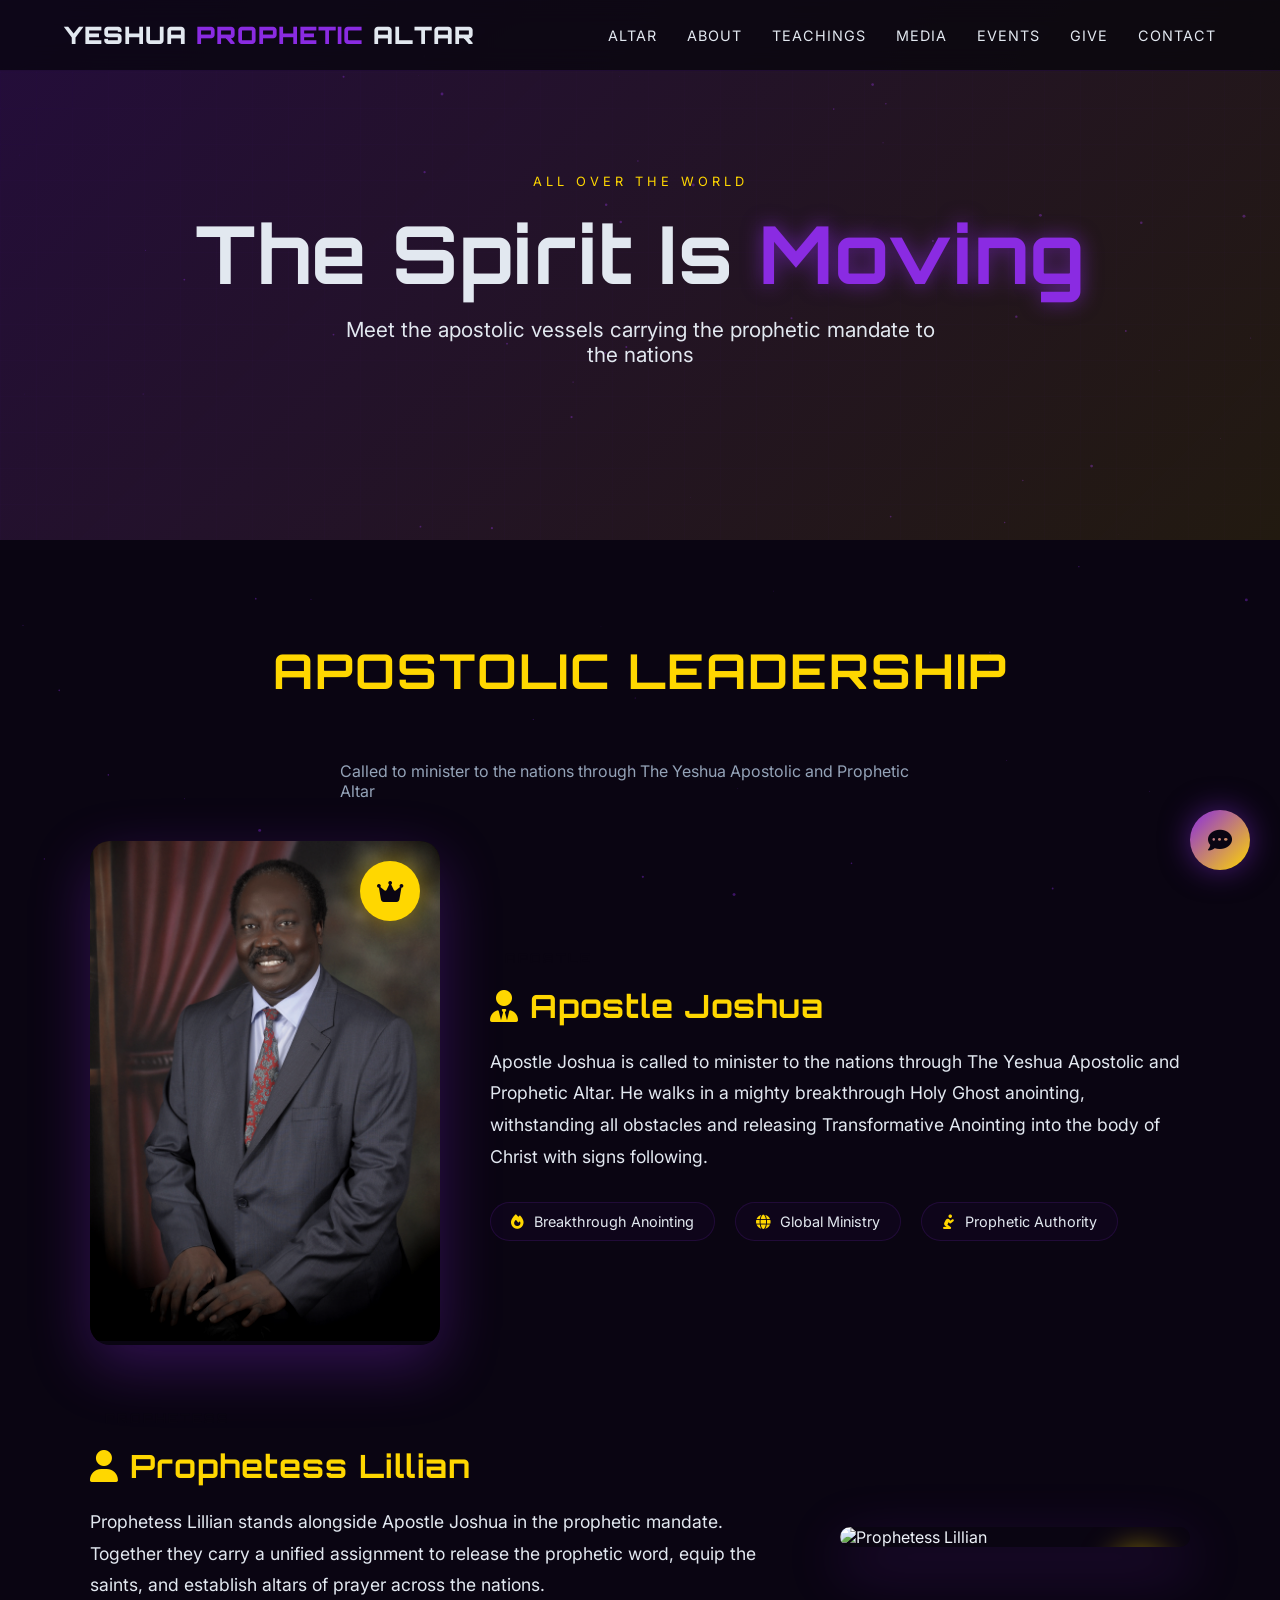
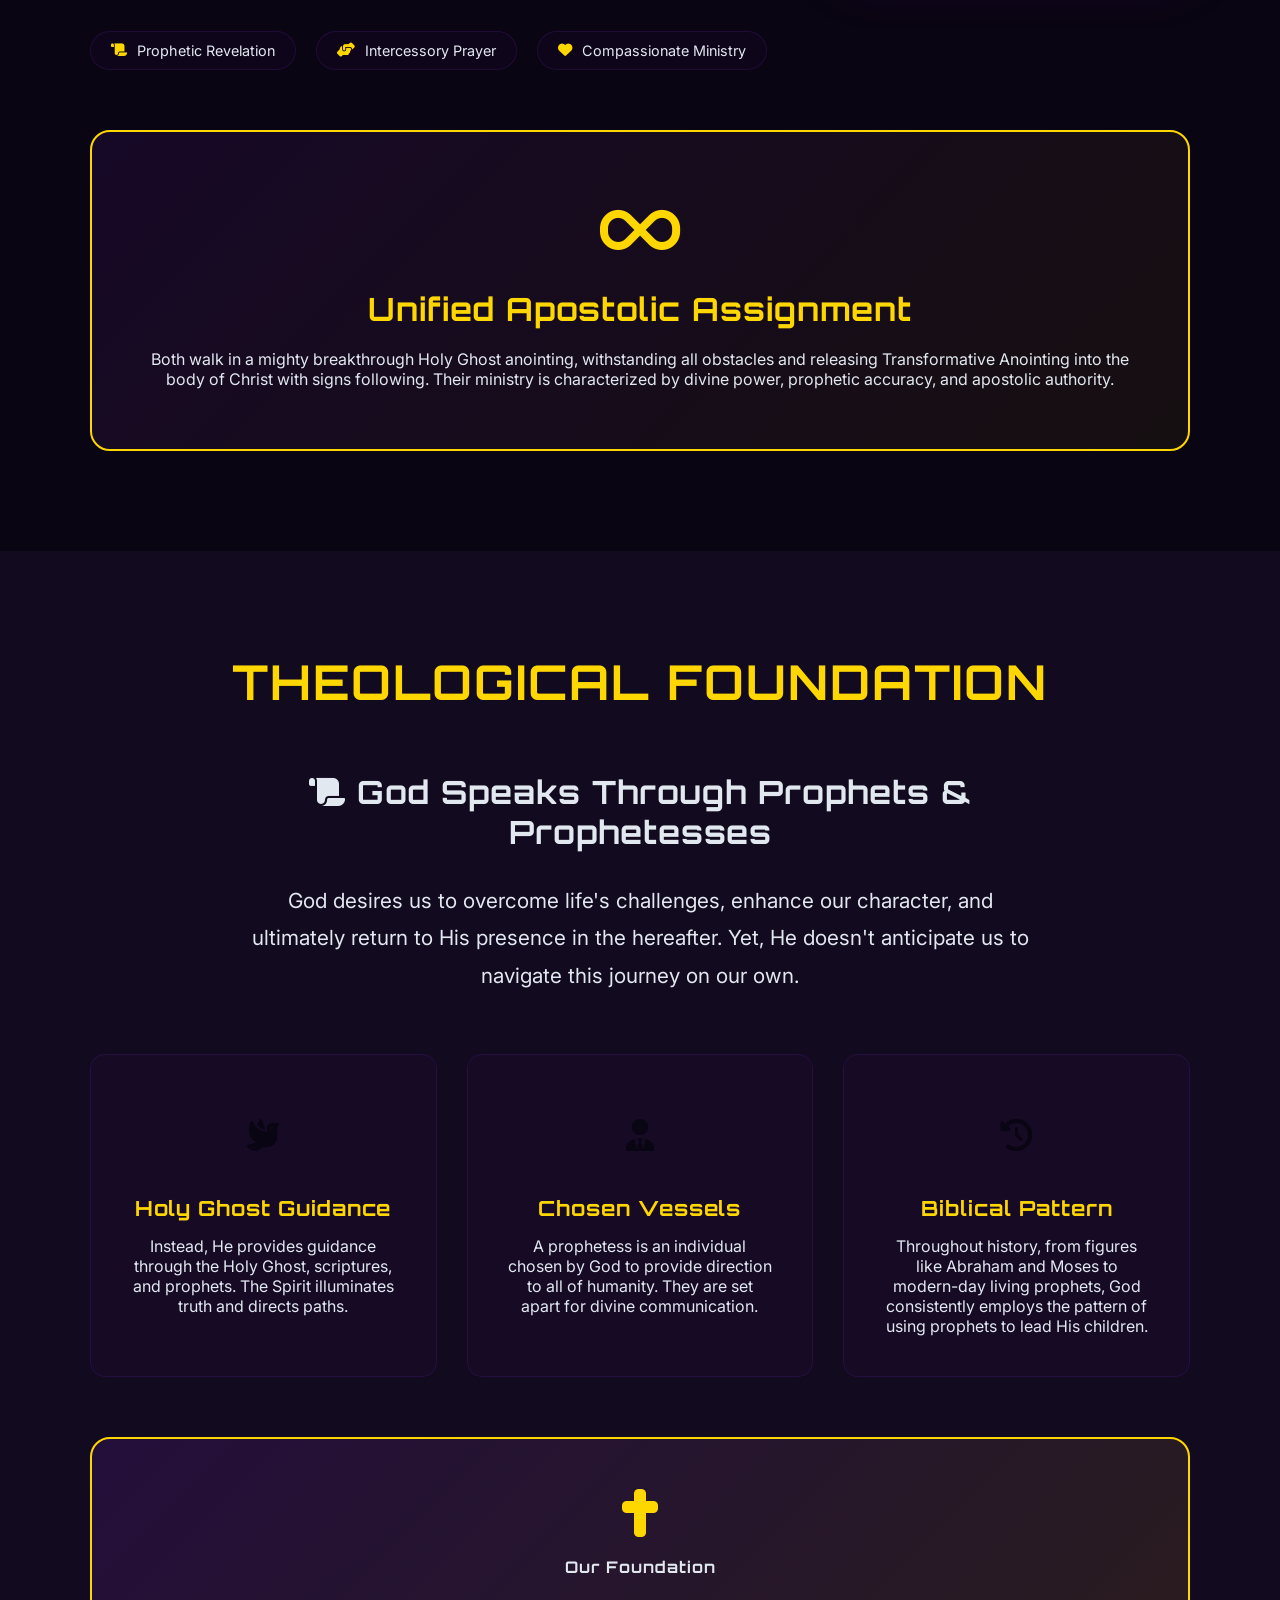
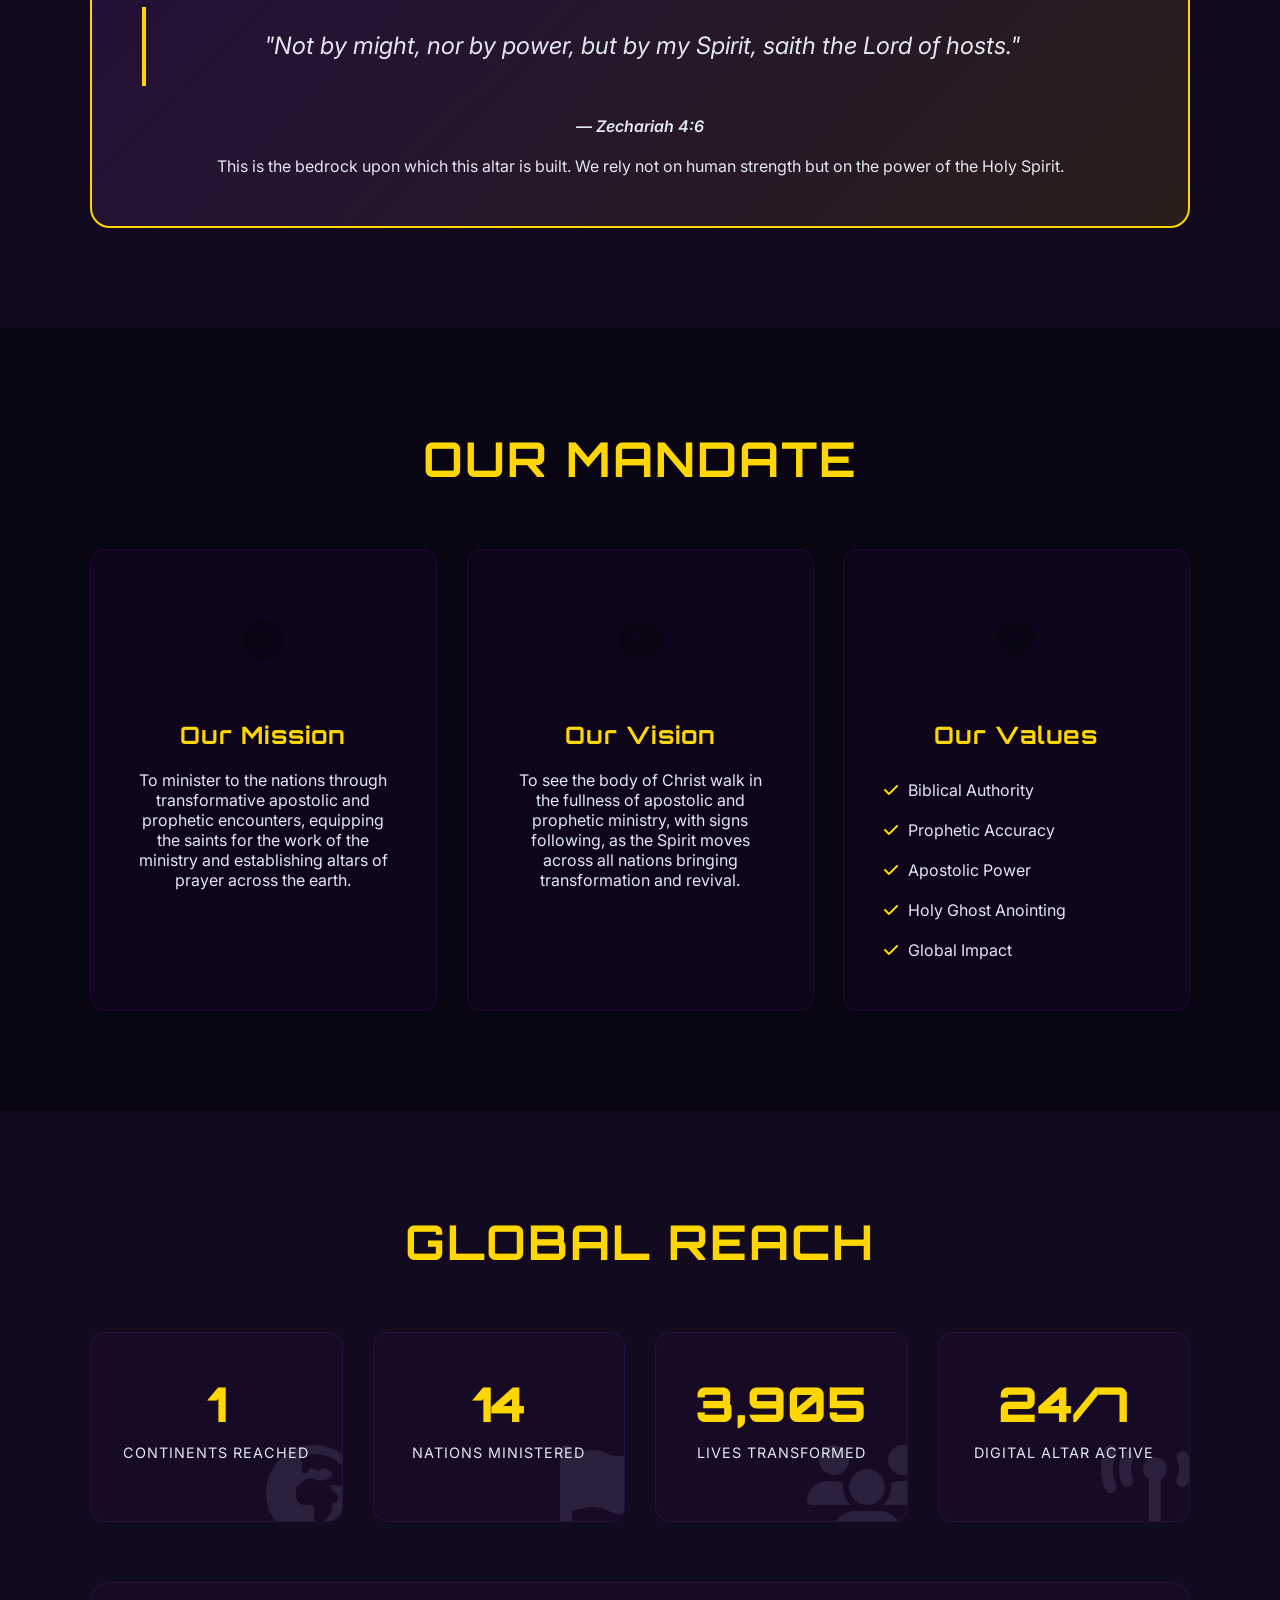
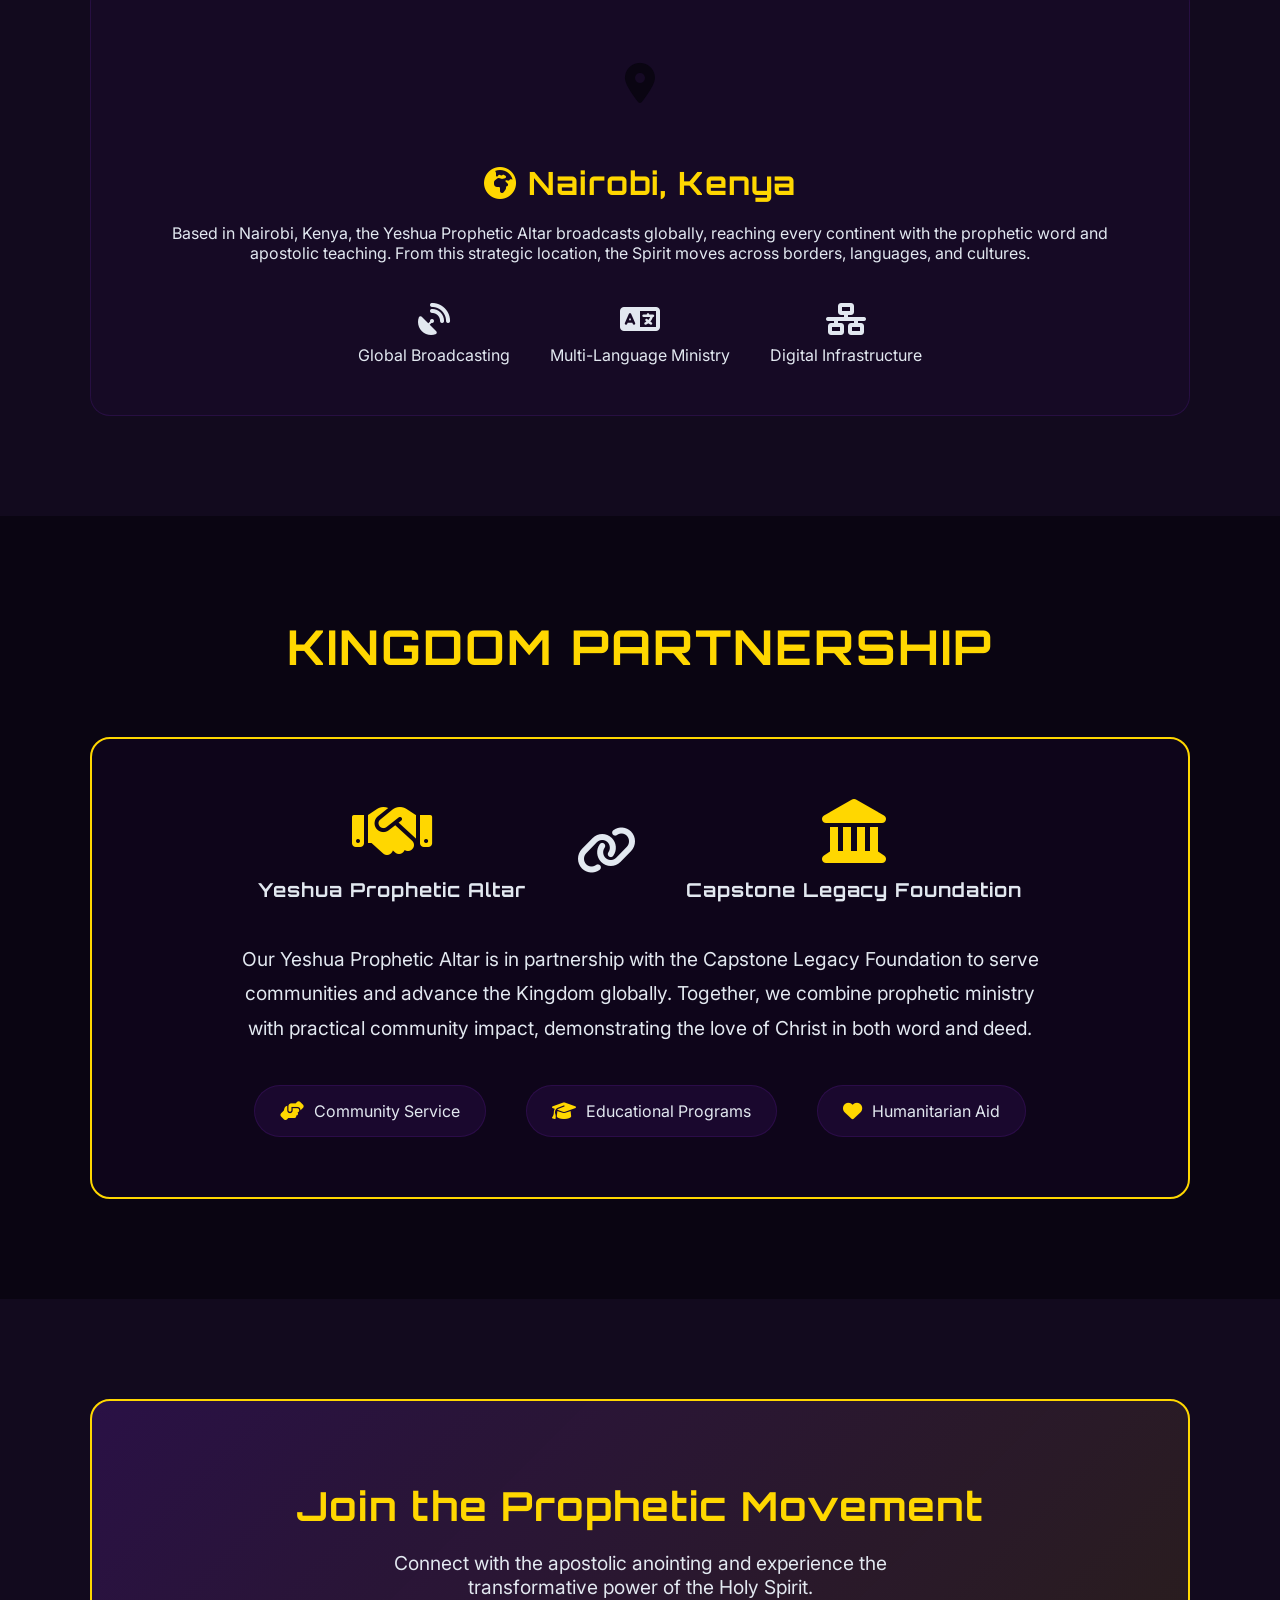
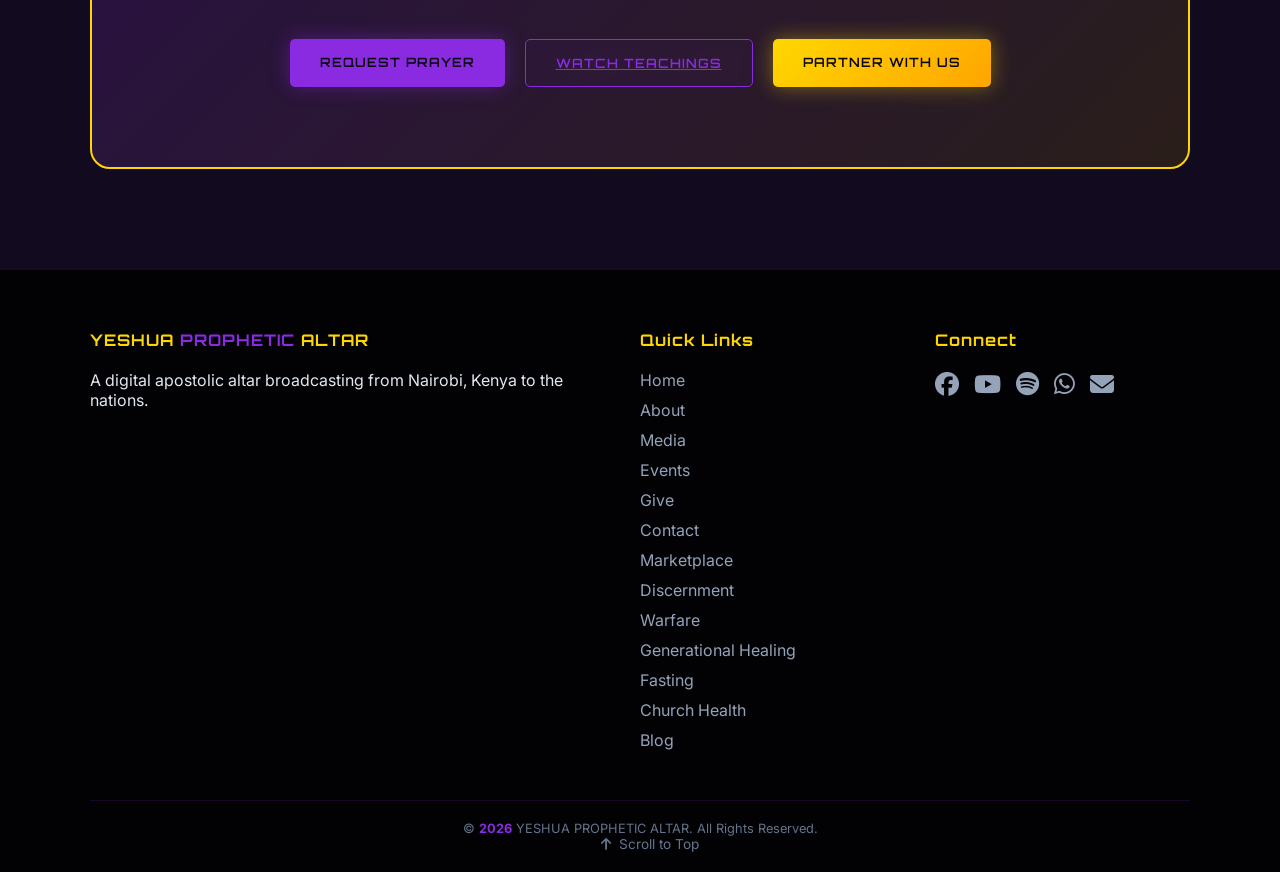
==== commit 41530c91: "update site" ====
--- a/about.html
+++ b/about.html
@@ -54,7 +54,7 @@
                 <!-- Apostle Joshua Profile -->
                 <div class="leader-profile" data-aos="fade-right">
                     <div class="leader-image-container">
-                        <img src="leaders.jpg" alt="Apostle Joshua" class="leader-image">
+                        <img src="assets/media/image/apostle-joshua.webp" alt="Apostle Joshua" class="leader-image">
                         <div class="leader-overlay">
                             <i class="fas fa-crown"></i>
                         </div>
--- a/style.css
+++ b/style.css
@@ -1,2186 +1,2244 @@
-/* ==========================================
-   1. ROOT VARIABLES
-   ========================================== */
-:root {
-    --bg: #0A0512;
-    --glass: rgba(138, 43, 226, 0.04);
-    --border: rgba(138, 43, 226, 0.15);
-    --purple: #8A2BE2;
-    --gold: #FFD700;
-    --text: #e2e8f0;
-    --dark-alt: #120A1E;
-}
-
-/* ==========================================
-   2. RESET & BASE
-   ========================================== */
-* {
-    margin: 0;
-    padding: 0;
-    box-sizing: border-box;
-    scroll-behavior: smooth;
-}
-
-body {
-    font-family: 'Inter', sans-serif;
-    background: var(--bg);
-    color: var(--text);
-    overflow-x: hidden;
-}
-
-#bg-canvas {
-    position: fixed;
-    top: 0;
-    left: 0;
-    z-index: -1;
-    width: 100%;
-    height: 100%;
-}
-
-/* ==========================================
-   3. TYPOGRAPHY
-   ========================================== */
-h1,
-h2,
-h3,
-h4,
-.logo {
-    font-family: 'Orbitron', sans-serif;
-    letter-spacing: 1px;
-}
-
-h1 {
-    font-size: clamp(2.5rem, 8vw, 5rem);
-    margin-bottom: 20px;
-    line-height: 1.1;
-}
-
-/* ==========================================
-   4. UTILITY CLASSES
-   ========================================== */
-.hidden {
-    display: none !important;
-}
-
-.sr-only {
-    position: absolute;
-    width: 1px;
-    height: 1px;
-    padding: 0;
-    margin: -1px;
-    overflow: hidden;
-    clip: rect(0, 0, 0, 0);
-    white-space: nowrap;
-    border: 0;
-}
-
-.text-center {
-    text-align: center;
-}
-
-.skip-link {
-    position: absolute;
-    top: -100px;
-    left: 0;
-    background: var(--purple);
-    color: var(--bg);
-    padding: 10px 20px;
-    z-index: 1001;
-    font-weight: bold;
-    transition: top 0.3s;
-}
-
-.skip-link:focus {
-    top: 0;
-}
-
-.accent {
-    color: var(--purple);
-}
-
-.glow {
-    color: var(--purple);
-    text-shadow: 0 0 20px rgba(138, 43, 226, 0.6);
-}
-
-/* ==========================================
-   5. NAVIGATION
-   ========================================== */
-.glass-nav {
-    position: fixed;
-    top: 0;
-    width: 100%;
-    padding: 20px 5%;
-    display: flex;
-    justify-content: space-between;
-    align-items: center;
-    background: rgba(5, 5, 10, 0.7);
-    backdrop-filter: blur(12px);
-    border-bottom: 1px solid var(--border);
-    z-index: 100;
-}
-
-.logo {
-    font-size: 1.5rem;
-    font-weight: 900;
-}
-
-.nav-links {
-    list-style: none;
-    display: flex;
-    gap: 30px;
-}
-
-.nav-links a {
-    color: var(--text);
-    text-decoration: none;
-    font-size: 0.9rem;
-    transition: 0.3s;
-    text-transform: uppercase;
-    letter-spacing: 1px;
-}
-
-.nav-links a:hover {
-    color: var(--purple);
-    text-shadow: 0 0 10px var(--purple);
-}
-
-.hamburger {
-    display: none;
-    background: none;
-    border: none;
-    color: var(--text);
-    font-size: 1.5rem;
-    cursor: pointer;
-}
-
-/* ==========================================
-   6. HERO SECTION
-   ========================================== */
-.hero {
-    height: 100vh;
-    display: flex;
-    align-items: center;
-    justify-content: center;
-    text-align: center;
-    padding: 0 20px;
-}
-
-.sub-text {
-    color: var(--gold);
-    font-size: 0.8rem;
-    letter-spacing: 4px;
-    margin-bottom: 20px;
-    text-transform: uppercase;
-}
-
-.hero-desc {
-    max-width: 600px;
-    margin: 0 auto 40px;
-    color: #94a3b8;
-    font-size: 1.1rem;
-    line-height: 1.6;
-}
-
-.cta-group {
-    display: flex;
-    gap: 20px;
-    justify-content: center;
-    flex-wrap: wrap;
-}
-
-/* ==========================================
-   7. BUTTONS
-   ========================================== */
-.btn-neon,
-.btn-glass {
-    padding: 15px 30px;
-    border-radius: 5px;
-    font-weight: 600;
-    cursor: pointer;
-    transition: 0.3s;
-    border: none;
-    font-family: 'Orbitron', sans-serif;
-    text-transform: uppercase;
-    font-size: 0.8rem;
-    letter-spacing: 1px;
-}
-
-.btn-neon {
-    background: var(--purple);
-    color: var(--bg);
-    box-shadow: 0 0 20px rgba(138, 43, 226, 0.4);
-    text-decoration: none;
-}
-
-.btn-neon:hover {
-    box-shadow: 0 0 40px rgba(138, 43, 226, 0.8);
-    transform: translateY(-2px);
-}
-
-.btn-glass {
-    background: var(--glass);
-    color: var(--purple);
-    border: 1px solid var(--purple);
-    backdrop-filter: blur(5px);
-}
-
-.btn-glass:hover {
-    background: rgba(138, 43, 226, 0.1);
-}
-
-/* ==========================================
-   8. SECTIONS & CONTAINERS
-   ========================================== */
-.section {
-    padding: 100px 20px;
-    position: relative;
-}
-
-.dark-alt {
-    background: var(--dark-alt);
-}
-
-.container {
-    max-width: 1100px;
-    margin: 0 auto;
-}
-
-.section-title {
-    text-align: center;
-    font-size: clamp(2rem, 5vw, 3rem);
-    margin-bottom: 60px;
-    color: var(--gold);
-    text-transform: uppercase;
-    letter-spacing: 2px;
-}
-
-.section-desc {
-    max-width: 600px;
-    margin: 0 auto 40px;
-    color: #94a3b8;
-}
-
-/* ==========================================
-   9. PAGE-SPECIFIC LAYOUTS
-   ========================================== */
-.page-content {
-    padding-top: 140px;
-    min-height: 80vh;
-}
-
-.page-title {
-    font-size: clamp(2rem, 5vw, 3rem);
-    text-align: center;
-    margin-bottom: 40px;
-    color: var(--gold);
-    text-transform: uppercase;
-    letter-spacing: 2px;
-}
-
-/* ==========================================
-   10. CARDS & GRIDS
-   ========================================== */
-.glass-card {
-    background: var(--glass);
-    border: 1px solid var(--border);
-    padding: 40px;
-    border-radius: 15px;
-    margin-bottom: 30px;
-    transition: 0.3s;
-    backdrop-filter: blur(10px);
-}
-
-.glass-card:hover {
-    transform: translateY(-5px);
-    border-color: var(--purple);
-    box-shadow: 0 10px 30px rgba(0, 0, 0, 0.3);
-}
-
-.glass-card h3 {
-    color: var(--purple);
-    margin-bottom: 20px;
-    font-size: 1.2rem;
-    display: flex;
-    align-items: center;
-    gap: 10px;
-}
-
-.glass-card p {
-    color: #94a3b8;
-    line-height: 1.7;
-}
-
-.grid-2 {
-    display: grid;
-    grid-template-columns: 1fr 1fr;
-    gap: 30px;
-}
-
-.grid-3 {
-    display: grid;
-    grid-template-columns: repeat(3, 1fr);
-    gap: 30px;
-}
-
-/* ==========================================
-   11. TEACHING / MEDIA CARDS
-   ========================================== */
-.teaching-card {
-    text-align: center;
-    padding: 50px 30px;
-}
-
-.card-icon {
-    font-size: 2.5rem;
-    color: var(--gold);
-    margin-bottom: 20px;
-}
-
-.text-link {
-    color: var(--purple);
-    text-decoration: none;
-    font-weight: 600;
-    display: inline-block;
-    margin-top: 20px;
-    font-size: 0.9rem;
-}
-
-.text-link:hover {
-    text-shadow: 0 0 10px var(--purple);
-}
-
-/* ==========================================
-   12. EVENT DATE STYLING
-   ========================================== */
-.event-date {
-    color: var(--purple);
-    font-size: 0.85rem;
-    margin-bottom: 15px;
-    display: flex;
-    align-items: center;
-    gap: 8px;
-    justify-content: center;
-}
-
-/* ==========================================
-   13. GIVING SECTION
-   ========================================== */
-.give-options {
-    display: flex;
-    gap: 20px;
-    justify-content: center;
-    flex-wrap: wrap;
-    margin-top: 30px;
-}
-
-.give-btn {
-    display: inline-flex;
-    align-items: center;
-    gap: 10px;
-    padding: 15px 30px;
-    margin-top: 20px;
-    text-decoration: none;
-    font-family: 'Orbitron', sans-serif;
-    font-size: 0.85rem;
-}
-
-.give-btn i {
-    font-size: 1.2rem;
-}
-
-/* ==========================================
-   14. FORMS
-   ========================================== */
-.glass-form {
-    display: flex;
-    flex-direction: column;
-    gap: 20px;
-    background: var(--glass);
-    padding: 40px;
-    border-radius: 15px;
-    border: 1px solid var(--border);
-    backdrop-filter: blur(10px);
-    max-width: 600px;
-    margin: 0 auto;
-}
-
-.glass-form input,
-.glass-form textarea,
-.glass-form select {
-    background: rgba(0, 0, 0, 0.3);
-    border: 1px solid var(--border);
-    padding: 15px;
-    border-radius: 8px;
-    color: white;
-    font-family: 'Inter', sans-serif;
-    outline: none;
-    transition: 0.3s;
-}
-
-.glass-form input:focus,
-.glass-form textarea:focus,
-.glass-form select:focus {
-    border-color: var(--purple);
-    box-shadow: 0 0 10px rgba(138, 43, 226, 0.2);
-}
-
-.glass-form select {
-    appearance: none;
-    -webkit-appearance: none;
-    cursor: pointer;
-}
-
-.glass-form select option {
-    background: var(--bg);
-    color: var(--text);
-}
-
-/* Honeypot - hidden from humans, catches bots */
-.bot-field {
-    position: absolute;
-    left: -9999px;
-    opacity: 0;
-    height: 0;
-    overflow: hidden;
-}
-
-.success-msg {
-    background: rgba(138, 43, 226, 0.1);
-    border: 1px solid var(--purple);
-    color: var(--purple);
-    padding: 20px;
-    border-radius: 8px;
-    text-align: center;
-    font-weight: 600;
-}
-
-/* ==========================================
-   15. AI WIDGET
-   ========================================== */
-.ai-float-btn {
-    position: fixed;
-    bottom: 30px;
-    right: 30px;
-    width: 60px;
-    height: 60px;
-    border-radius: 50%;
-    background: linear-gradient(135deg, var(--purple), var(--gold));
-    border: none;
-    font-size: 24px;
-    cursor: pointer;
-    box-shadow: 0 0 30px rgba(138, 43, 226, 0.5);
-    z-index: 1000;
-    animation: float 3s infinite;
-    color: var(--bg);
-    display: flex;
-    align-items: center;
-    justify-content: center;
-}
-
-#ai-widget {
-    position: fixed;
-    bottom: 100px;
-    right: 30px;
-    width: 350px;
-    height: 500px;
-    background: rgba(10, 10, 15, 0.95);
-    backdrop-filter: blur(20px);
-    border: 1px solid var(--border);
-    border-radius: 15px;
-    display: flex;
-    flex-direction: column;
-    z-index: 999;
-    box-shadow: 0 10px 40px rgba(0, 0, 0, 0.5);
-    overflow: hidden;
-}
-
-.ai-header {
-    padding: 15px;
-    background: rgba(255, 255, 255, 0.05);
-    display: flex;
-    justify-content: space-between;
-    align-items: center;
-    border-bottom: 1px solid var(--border);
-}
-
-.ai-status {
-    font-size: 0.8rem;
-    color: var(--purple);
-    font-weight: bold;
-    display: flex;
-    align-items: center;
-    gap: 8px;
-    font-family: 'Orbitron', sans-serif;
-}
-
-.pulse-dot {
-    width: 8px;
-    height: 8px;
-    background: var(--purple);
-    border-radius: 50%;
-    box-shadow: 0 0 10px var(--purple);
-    animation: pulse 1.5s infinite;
-}
-
-#close-concierge {
-    background: none;
-    border: none;
-    color: white;
-    font-size: 24px;
-    cursor: pointer;
-}
-
-.ai-body {
-    flex: 1;
-    padding: 20px;
-    overflow-y: auto;
-    display: flex;
-    flex-direction: column;
-    gap: 15px;
-}
-
-.chat-msg {
-    padding: 12px;
-    border-radius: 10px;
-    max-width: 85%;
-    font-size: 0.9rem;
-    line-height: 1.4;
-}
-
-.chat-msg.bot {
-    background: rgba(138, 43, 226, 0.1);
-    border: 1px solid rgba(138, 43, 226, 0.2);
-    align-self: flex-start;
-    color: var(--text);
-}
-
-.chat-msg.user {
-    background: var(--purple);
-    color: var(--bg);
-    align-self: flex-end;
-    font-weight: 500;
-}
-
-.ai-input {
-    padding: 15px;
-    border-top: 1px solid var(--border);
-    display: flex;
-    gap: 10px;
-}
-
-.ai-input input {
-    flex: 1;
-    background: rgba(255, 255, 255, 0.05);
-    border: 1px solid var(--border);
-    border-radius: 20px;
-    padding: 10px 15px;
-    color: white;
-    outline: none;
-}
-
-.ai-input button {
-    background: var(--purple);
-    color: var(--bg);
-    border: none;
-    width: 40px;
-    border-radius: 50%;
-    cursor: pointer;
-    font-size: 16px;
-}
-
-/* Typing Indicator */
-.typing-indicator {
-    display: flex;
-    gap: 5px;
-    padding: 12px;
-    align-self: flex-start;
-    background: rgba(138, 43, 226, 0.1);
-    border-radius: 10px;
-    border: 1px solid rgba(138, 43, 226, 0.2);
-}
-
-.typing-indicator span {
-    width: 8px;
-    height: 8px;
-    background: var(--purple);
-    border-radius: 50%;
-    animation: typing 1.4s infinite;
-}
-
-.typing-indicator span:nth-child(2) {
-    animation-delay: 0.2s;
-}
-
-.typing-indicator span:nth-child(3) {
-    animation-delay: 0.4s;
-}
-
-/* ==========================================
-   BRAND SOVEREIGNTY: REMOVE NETLIFY BADGE
-   ========================================== */
-/* Hide Netlify Badge & Identity Widget */
-#netlify-badge,
-.netlify-badge,
-div[id*="netlify"],
-iframe[src*="netlify"],
-.netlify-identity-widget {
-    display: none !important;
-    visibility: hidden !important;
-    opacity: 0 !important;
-    height: 0 !important;
-    width: 0 !important;
-    pointer-events: none !important;
-    position: absolute !important;
-    overflow: hidden !important;
-}
-
-/* Ensure Footer is Clean */
-footer {
-    position: relative;
-    z-index: 10;
-}
-
-/* ==========================================
-   16. FOOTER
-   ========================================== */
-.footer {
-    background: #020205;
-    padding: 60px 20px 20px;
-    border-top: 1px solid var(--border);
-}
-
-.footer-grid {
-    display: grid;
-    grid-template-columns: 2fr 1fr 1fr;
-    gap: 40px;
-    margin-bottom: 40px;
-}
-
-.footer-col h4 {
-    color: var(--gold);
-    margin-bottom: 20px;
-    font-size: 1rem;
-}
-
-.footer-col ul {
-    list-style: none;
-}
-
-.footer-col li {
-    margin-bottom: 10px;
-}
-
-.footer-col a {
-    color: #94a3b8;
-    text-decoration: none;
-    transition: 0.3s;
-}
-
-.footer-col a:hover {
-    color: var(--purple);
-}
-
-.social-icons {
-    display: flex;
-    gap: 15px;
-    font-size: 1.5rem;
-}
-
-.footer-bottom {
-    text-align: center;
-    padding-top: 20px;
-    border-top: 1px solid var(--border);
-    color: #64748b;
-    font-size: 0.8rem;
-}
-
-.footer-bottom a {
-    color: #64748b;
-    text-decoration: none;
-}
-
-.footer-bottom a:hover {
-    color: var(--purple);
-}
-
-#year {
-    font-weight: bold;
-    color: var(--purple);
-}
-
-/* ==========================================
-   17. ANIMATIONS
-   ========================================== */
-.fade-up {
-    opacity: 0;
-    transform: translateY(30px);
-    animation: fadeUp 1s forwards;
-}
-
-@keyframes fadeUp {
-    to {
-        opacity: 1;
-        transform: translateY(0);
-    }
-}
-
-@keyframes float {
-
-    0%,
-    100% {
-        transform: translateY(0);
-    }
-
-    50% {
-        transform: translateY(-10px);
-    }
-}
-
-@keyframes pulse {
-    0% {
-        opacity: 1;
-    }
-
-    50% {
-        opacity: 0.3;
-    }
-
-    100% {
-        opacity: 1;
-    }
-}
-
-@keyframes typing {
-
-    0%,
-    100% {
-        transform: translateY(0);
-        opacity: 0.5;
-    }
-
-    50% {
-        transform: translateY(-5px);
-        opacity: 1;
-    }
-}
-
-/* ==========================================
-   18. RESPONSIVE BREAKPOINTS
-   ========================================== */
-@media (max-width: 900px) {
-
-    .grid-2,
-    .grid-3,
-    .footer-grid {
-        grid-template-columns: 1fr;
-    }
-}
-
-@media (max-width: 768px) {
-    .hamburger {
-        display: block;
-    }
-
-    .nav-links {
-        position: fixed;
-        top: 70px;
-        left: -100%;
-        width: 100%;
-        height: calc(100vh - 70px);
-        background: rgba(5, 5, 10, 0.98);
-        backdrop-filter: blur(20px);
-        flex-direction: column;
-        align-items: center;
-        justify-content: center;
-        transition: 0.3s;
-    }
-
-    .nav-links.active {
-        left: 0;
-    }
-
-    /* Change hamburger to X icon when open */
-    .hamburger[aria-expanded="true"] .fa-bars::before {
-        content: "\f00d";
-    }
-
-    #ai-widget {
-        width: 90%;
-        right: 5%;
-        bottom: 90px;
-        height: 60vh;
-    }
-}
-/* ==========================================
-   4D GLOBE STYLING
-   ========================================== */
-#globe-container {
-    position: absolute;
-    top: 0;
-    left: 0;
-    width: 100%;
-    height: 100%;
-    z-index: 1;
-    opacity: 0.4;
-}
-
-.hero {
-    position: relative;
-    z-index: 2;
-}
-
-.hero-content {
-    position: relative;
-    z-index: 3;
-}
-
-/* Prayer Counter */
-.prayer-counter {
-    display: inline-flex;
-    align-items: center;
-    gap: 15px;
-    background: var(--glass);
-    border: 1px solid var(--border);
-    padding: 20px 40px;
-    border-radius: 50px;
-    margin-bottom: 40px;
-    backdrop-filter: blur(10px);
-}
-
-.prayer-counter i {
-    font-size: 2rem;
-    color: var(--gold);
-}
-
-.prayer-counter #prayerCount {
-    font-size: 2.5rem;
-    font-weight: 900;
-    color: var(--gold);
-    font-family: 'Orbitron', sans-serif;
-}
-
-.counter-label {
-    font-size: 0.9rem;
-    color: var(--text);
-    text-transform: uppercase;
-    letter-spacing: 1px;
-}
-
-/* Salvation Button */
-.btn-salvation {
-    background: linear-gradient(135deg, var(--gold), #FFA500);
-    color: var(--bg);
-    padding: 15px 30px;
-    border-radius: 5px;
-    text-decoration: none;
-    font-weight: 600;
-    font-family: 'Orbitron', sans-serif;
-    text-transform: uppercase;
-    font-size: 0.8rem;
-    letter-spacing: 1px;
-    box-shadow: 0 0 20px rgba(255, 215, 0, 0.4);
-    transition: 0.3s;
-}
-
-.btn-salvation:hover {
-    box-shadow: 0 0 40px rgba(255, 215, 0, 0.8);
-    transform: translateY(-2px);
-}
-
-/* Teaching Content */
-.teaching-content {
-    max-width: 900px;
-    margin: 0 auto;
-}
-
-.large-text {
-    font-size: 1.3rem;
-    line-height: 1.8;
-    color: var(--text);
-    margin-bottom: 40px;
-}
-
-.doctrine-points {
-    display: grid;
-    grid-template-columns: repeat(3, 1fr);
-    gap: 30px;
-    margin-top: 40px;
-}
-
-.doctrine-point {
-    text-align: center;
-    padding: 30px;
-    background: rgba(138, 43, 226, 0.05);
-    border-radius: 15px;
-    border: 1px solid var(--border);
-    transition: 0.3s;
-}
-
-.doctrine-point:hover {
-    border-color: var(--cyan);
-    transform: translateY(-5px);
-}
-
-.doctrine-point i {
-    font-size: 3rem;
-    color: var(--gold);
-    margin-bottom: 20px;
-}
-
-.doctrine-point h4 {
-    color: var(--cyan);
-    margin-bottom: 15px;
-    font-size: 1.1rem;
-}
-
-/* Bible Study Card */
-.bible-study-card {
-    text-align: center;
-    max-width: 800px;
-    margin: 0 auto;
-}
-
-.bible-icon {
-    font-size: 5rem;
-    color: var(--gold);
-    margin-bottom: 30px;
-}
-
-.course-features {
-    display: grid;
-    grid-template-columns: repeat(4, 1fr);
-    gap: 20px;
-    margin: 40px 0;
-}
-
-.feature {
-    display: flex;
-    flex-direction: column;
-    align-items: center;
-    gap: 10px;
-}
-
-.feature i {
-    font-size: 2rem;
-    color: var(--cyan);
-}
-
-/* Scripture Search */
-.search-card {
-    max-width: 800px;
-    margin: 0 auto;
-}
-
-.search-input-group {
-    display: flex;
-    gap: 15px;
-    margin-bottom: 30px;
-}
-
-.search-input-group input {
-    flex: 1;
-    background: rgba(0, 0, 0, 0.3);
-    border: 1px solid var(--border);
-    padding: 15px 20px;
-    border-radius: 8px;
-    color: white;
-    font-size: 1rem;
-}
-
-.search-input-group input:focus {
-    outline: none;
-    border-color: var(--cyan);
-}
-
-.search-results {
-    min-height: 100px;
-}
-
-.verse-result {
-    background: rgba(138, 43, 226, 0.1);
-    border-left: 3px solid var(--gold);
-    padding: 20px;
-    margin-bottom: 15px;
-    border-radius: 8px;
-    line-height: 1.6;
-}
-
-.verse-result i {
-    color: var(--gold);
-    margin-right: 10px;
-}
-
-.no-results {
-    color: #94a3b8;
-    text-align: center;
-    padding: 20px;
-}
-
-/* Partnership */
-.partnership-card {
-    max-width: 900px;
-    margin: 0 auto;
-}
-
-.partner-logos {
-    display: flex;
-    align-items: center;
-    justify-content: center;
-    gap: 40px;
-    margin-bottom: 40px;
-}
-
-.partner-logo {
-    text-align: center;
-}
-
-.partner-logo i {
-    font-size: 4rem;
-    color: var(--gold);
-    margin-bottom: 15px;
-}
-
-.partner-connector {
-    font-size: 3rem;
-    color: var(--cyan);
-}
-
-.partnership-desc {
-    font-size: 1.2rem;
-    line-height: 1.8;
-    max-width: 700px;
-    margin: 0 auto;
-}
-
-.partnership-footer {
-    margin-top: 15px;
-    font-size: 0.85rem;
-    color: #94a3b8;
-}
-
-.partnership-footer i {
-    color: var(--gold);
-    margin-right: 8px;
-}
-
-/* Calendar */
-.calendar-card {
-    max-width: 1000px;
-    margin: 0 auto;
-}
-
-.calendar-grid {
-    display: grid;
-    grid-template-columns: repeat(3, 1fr);
-    gap: 30px;
-}
-
-.calendar-event {
-    background: rgba(138, 43, 226, 0.05);
-    border: 1px solid var(--border);
-    border-radius: 15px;
-    padding: 30px;
-    text-align: center;
-    transition: 0.3s;
-}
-
-.calendar-event:hover {
-    border-color: var(--cyan);
-    transform: translateY(-5px);
-}
-
-.event-date-badge {
-    display: inline-block;
-    background: var(--gold);
-    color: var(--bg);
-    padding: 10px 20px;
-    border-radius: 8px;
-    font-weight: 900;
-    font-family: 'Orbitron', sans-serif;
-    margin-bottom: 20px;
-}
-
-/* Live Stream */
-.stream-card {
-    text-align: center;
-    padding: 50px 30px;
-}
-
-.stream-icon {
-    font-size: 4rem;
-    color: var(--cyan);
-    margin-bottom: 20px;
-}
-
-/* Salvation Section */
-.salvation-section {
-    background: linear-gradient(135deg, rgba(138, 43, 226, 0.1), rgba(255, 215, 0, 0.05));
-}
-
-.salvation-card {
-    max-width: 900px;
-    margin: 0 auto;
-    text-align: center;
-}
-
-.salvation-title {
-    font-size: 3rem;
-    color: var(--gold);
-    margin-bottom: 30px;
-}
-
-.salvation-verse {
-    font-size: 1.3rem;
-    font-style: italic;
-    line-height: 1.8;
-    color: var(--text);
-    margin-bottom: 50px;
-    padding: 0 20px;
-}
-
-.salvation-steps {
-    display: grid;
-    grid-template-columns: repeat(3, 1fr);
-    gap: 30px;
-    margin-bottom: 50px;
-}
-
-.step {
-    padding: 30px;
-    background: rgba(0, 0, 0, 0.3);
-    border-radius: 15px;
-    border: 1px solid var(--border);
-}
-
-.step-number {
-    width: 60px;
-    height: 60px;
-    background: var(--gold);
-    color: var(--bg);
-    border-radius: 50%;
-    display: flex;
-    align-items: center;
-    justify-content: center;
-    font-size: 2rem;
-    font-weight: 900;
-    margin: 0 auto 20px;
-    font-family: 'Orbitron', sans-serif;
-}
-
-.step h4 {
-    color: var(--cyan);
-    margin-bottom: 15px;
-    font-size: 1.3rem;
-}
-
-.prayer-of-salvation {
-    background: rgba(138, 43, 226, 0.1);
-    padding: 40px;
-    border-radius: 15px;
-    margin-bottom: 40px;
-}
-
-.prayer-of-salvation h3 {
-    color: var(--gold);
-    margin-bottom: 20px;
-}
-
-.prayer-text {
-    font-size: 1.2rem;
-    line-height: 1.8;
-    font-style: italic;
-}
-
-/* AI Quick Actions */
-.ai-quick-actions {
-    max-width: 800px;
-    margin: 0 auto 50px;
-    text-align: center;
-}
-
-.ai-quick-actions h3 {
-    color: var(--cyan);
-    margin-bottom: 30px;
-    font-size: 1.5rem;
-}
-
-.quick-action-buttons {
-    display: grid;
-    grid-template-columns: repeat(4, 1fr);
-    gap: 20px;
-}
-
-.quick-btn {
-    background: var(--glass);
-    border: 1px solid var(--border);
-    padding: 25px 20px;
-    border-radius: 15px;
-    cursor: pointer;
-    transition: 0.3s;
-    display: flex;
-    flex-direction: column;
-    align-items: center;
-    gap: 15px;
-    color: var(--text);
-}
-
-.quick-btn:hover {
-    border-color: var(--cyan);
-    background: rgba(138, 43, 226, 0.1);
-    transform: translateY(-5px);
-}
-
-.quick-btn i {
-    font-size: 2.5rem;
-    color: var(--gold);
-}
-
-.quick-btn span {
-    font-size: 0.9rem;
-    font-weight: 600;
-}
-
-/* Footer Enhancements */
-.footer-message {
-    text-align: center;
-    margin-bottom: 50px;
-    padding: 40px;
-    background: linear-gradient(135deg, rgba(138, 43, 226, 0.1), rgba(255, 215, 0, 0.05));
-    border-radius: 15px;
-}
-
-.footer-message h2 {
-    font-size: 2rem;
-    color: var(--gold);
-    letter-spacing: 3px;
-}
-
-
-.scroll-top {
-    color: var(--cyan);
-    text-decoration: none;
-    display: inline-flex;
-    align-items: center;
-    gap: 8px;
-    margin-left: 20px;
-    font-size: 0.85rem;
-}
-
-/* Responsive */
-@media (max-width: 900px) {
-
-    .doctrine-points,
-    .course-features,
-    .calendar-grid,
-    .salvation-steps,
-    .quick-action-buttons {
-        grid-template-columns: 1fr;
-    }
-
-    .partner-logos {
-        flex-direction: column;
-    }
-
-    .search-input-group {
-        flex-direction: column;
-    }
-}
-
-/* ==========================================
-   CONTACT FORM SPECIFIC STYLES
-   ========================================== */
-.form-group {
-    display: flex;
-    flex-direction: column;
-    gap: 8px;
-    margin-bottom: 20px;
-}
-
-.form-group label {
-    color: var(--premium-gold);
-    font-size: 0.85rem;
-    font-weight: 600;
-    text-transform: uppercase;
-    letter-spacing: 1px;
-}
-
-.form-group input,
-.form-group textarea,
-.form-group select {
-    background: rgba(0, 0, 0, 0.4);
-    border: 1px solid var(--glass-border);
-    padding: 15px;
-    border-radius: 12px;
-    color: var(--text-primary);
-    font-family: var(--font-modern);
-    font-size: 1rem;
-    outline: none;
-    transition: all 0.3s ease;
-}
-
-.form-group input:focus,
-.form-group textarea:focus,
-.form-group select:focus {
-    border-color: var(--premium-gold);
-    box-shadow: 0 0 15px rgba(212, 175, 55, 0.2);
-}
-
-.form-group select option {
-    background: var(--deep-space);
-    color: var(--text-primary);
-}
-
-.hidden {
-    display: none !important;
-}
-
-/* ==========================================
-   MODAL ARCHITECTURE (Glassmorphic Overlay)
-   ========================================== */
-.modal-overlay {
-    position: fixed;
-    top: 0;
-    left: 0;
-    width: 100%;
-    height: 100%;
-    background: rgba(5, 1, 10, 0.85);
-    backdrop-filter: blur(10px);
-    z-index: 9999;
-    display: flex;
-    align-items: center;
-    justify-content: center;
-    opacity: 0;
-    visibility: hidden;
-    transition: all 0.3s ease;
-}
-
-.modal-overlay.active {
-    opacity: 1;
-    visibility: visible;
-}
-
-.modal-content {
-    position: relative;
-    max-width: 600px;
-    width: 90%;
-    padding: 40px;
-    background: rgba(42, 10, 74, 0.95);
-    border: 1px solid var(--premium-gold);
-    border-radius: 20px;
-    box-shadow: 0 25px 50px rgba(0, 0, 0, 0.5);
-    transform: translateY(30px);
-    transition: transform 0.4s cubic-bezier(0.175, 0.885, 0.32, 1.275);
-}
-
-.modal-overlay.active .modal-content {
-    transform: translateY(0);
-}
-
-.modal-close {
-    position: absolute;
-    top: 15px;
-    right: 20px;
-    background: none;
-    border: none;
-    color: var(--text-muted);
-    font-size: 2rem;
-    cursor: pointer;
-    transition: 0.3s;
-}
-
-.modal-close:hover {
-    color: var(--premium-gold);
-    transform: rotate(90deg);
-}
-
-/* ==========================================
-   ARCHIVE MODAL SPECIFIC STYLES (SEO & UX OPTIMIZED)
-   ========================================== */
-.archive-list {
-    list-style: none;
-    padding: 0;
-    margin: 20px 0;
-}
-
-.archive-list li {
-    background: rgba(212, 175, 55, 0.05);
-    border-left: 3px solid var(--premium-gold);
-    padding: 15px 20px;
-    margin-bottom: 12px;
-    border-radius: 0 8px 8px 0;
-    color: var(--text-primary);
-    font-size: 0.95rem;
-    display: flex;
-    align-items: flex-start;
-    gap: 15px;
-    transition: transform 0.2s ease;
-}
-
-.archive-list li:hover {
-    transform: translateX(5px);
-    background: rgba(212, 175, 55, 0.1);
-}
-
-.archive-list li i {
-    color: var(--premium-gold);
-    margin-top: 4px;
-    font-size: 1.1rem;
-}
-
-.archive-highlight {
-    background: rgba(42, 10, 74, 0.4);
-    border: 1px solid var(--premium-gold);
-    padding: 20px;
-    border-radius: 12px;
-    margin: 25px 0;
-    font-style: italic;
-    color: var(--text-primary);
-    text-align: center;
-    font-family: var(--font-majestic);
-    font-size: 1.1rem;
-    line-height: 1.6;
-}
-
-/* ==========================================
-   EPICENTER & INTELLIGENCE FEED STYLES
-   ========================================== */
-.epicenter-badge {
-    display: inline-flex;
-    align-items: center;
-    gap: 10px;
-    background: rgba(255, 215, 0, 0.1);
-    border: 1px solid var(--gold);
-    padding: 8px 20px;
-    border-radius: 30px;
-    font-size: 0.85rem;
-    font-weight: 700;
-    letter-spacing: 2px;
-    color: var(--gold);
-    margin-bottom: 25px;
-    font-family: 'Orbitron', sans-serif;
-}
-
-.epicenter-badge .pulse-dot {
-    width: 8px;
-    height: 8px;
-    background: var(--gold);
-    border-radius: 50%;
-    box-shadow: 0 0 10px var(--gold);
-    animation: pulse 1.5s infinite;
-}
-
-.main-title {
-    font-size: clamp(2.5rem, 7vw, 5.5rem);
-    line-height: 1.05;
-    margin-bottom: 25px;
-}
-
-/* Intelligence Ticker */
-.ticker-section {
-    background: #020205;
-    padding: 40px 0;
-    border-top: 1px solid var(--border);
-    border-bottom: 1px solid var(--border);
-    overflow: hidden;
-}
-
-.ticker-header {
-    text-align: center;
-    margin-bottom: 25px;
-    padding: 0 20px;
-}
-
-.ticker-header h3 {
-    color: var(--cyan);
-    font-size: 1.2rem;
-    letter-spacing: 2px;
-    margin-bottom: 10px;
-    display: flex;
-    align-items: center;
-    justify-content: center;
-    gap: 10px;
-}
-
-.ticker-header p {
-    color: #94a3b8;
-    font-size: 0.9rem;
-}
-
-.ticker-track-wrapper {
-    position: relative;
-    width: 100%;
-    overflow: hidden;
-    mask-image: linear-gradient(to right, transparent, black 10%, black 90%, transparent);
-    -webkit-mask-image: linear-gradient(to right, transparent, black 10%, black 90%, transparent);
-}
-
-.ticker-track {
-    display: flex;
-    gap: 40px;
-    width: max-content;
-    animation: scroll-ticker 40s linear infinite;
-}
-
-.ticker-track:hover {
-    animation-play-state: paused;
-}
-
-.ticker-item {
-    background: var(--glass);
-    border: 1px solid var(--border);
-    padding: 15px 25px;
-    border-radius: 10px;
-    display: flex;
-    align-items: center;
-    gap: 20px;
-    white-space: nowrap;
-    transition: 0.3s;
-}
-
-.ticker-item:hover {
-    border-color: var(--gold);
-    background: rgba(255, 215, 0, 0.05);
-}
-
-.ticker-region {
-    background: var(--cyan);
-    color: var(--bg);
-    padding: 4px 12px;
-    border-radius: 5px;
-    font-size: 0.75rem;
-    font-weight: 800;
-    font-family: 'Orbitron', sans-serif;
-    letter-spacing: 1px;
-}
-
-.ticker-msg {
-    color: var(--text);
-    font-size: 0.95rem;
-    font-weight: 500;
-}
-
-@keyframes scroll-ticker {
-    0% {
-        transform: translateX(0);
-    }
-
-    100% {
-        transform: translateX(-50%);
-    }
-}
-
-@media (max-width: 768px) {
-    .ticker-item {
-        flex-direction: column;
-        align-items: flex-start;
-        gap: 10px;
-        white-space: normal;
-        min-width: 280px;
-    }
-}
-
-/* ==========================================
-   AI SCRIPTURE SEARCH STYLES
-   ========================================== */
-.quick-tag {
-    background: rgba(212, 175, 55, 0.1);
-    border: 1px solid var(--glass-border);
-    color: var(--premium-gold);
-    padding: 6px 16px;
-    border-radius: 20px;
-    font-size: 0.85rem;
-    cursor: pointer;
-    transition: all 0.3s ease;
-    font-family: var(--font-modern);
-}
-
-.quick-tag:hover {
-    background: var(--premium-gold);
-    color: var(--royal-purple);
-    border-color: var(--premium-gold);
-}
-
-.verse-result-card {
-    background: rgba(42, 10, 74, 0.4);
-    border-left: 4px solid var(--premium-gold);
-    padding: 25px;
-    margin-bottom: 20px;
-    border-radius: 0 12px 12px 0;
-    animation: fadeUp 0.4s ease forwards;
-}
-
-.verse-result-card .verse-text {
-    font-size: 1.15rem;
-    font-style: italic;
-    color: var(--text-primary);
-    line-height: 1.7;
-    margin-bottom: 15px;
-}
-
-.verse-result-card .verse-ref {
-    font-family: var(--font-majestic);
-    color: var(--premium-gold);
-    font-weight: 700;
-    font-size: 1rem;
-    text-align: right;
-}
-
-.verse-result-card .verse-tags {
-    margin-top: 15px;
-    display: flex;
-    gap: 8px;
-    flex-wrap: wrap;
-}
-
-.verse-result-card .verse-tags span {
-    background: rgba(212, 175, 55, 0.15);
-    color: var(--premium-gold);
-    font-size: 0.75rem;
-    padding: 4px 10px;
-    border-radius: 12px;
-    text-transform: uppercase;
-    letter-spacing: 0.5px;
-}
-
-.prophetic-fallback {
-    text-align: center;
-    padding: 30px;
-    background: rgba(212, 175, 55, 0.05);
-    border: 1px dashed var(--premium-gold);
-    border-radius: 12px;
-    color: var(--text-secondary);
-}
-
-/* ==========================================
-   PROPHETIC PRAYER TRIAGE STYLES
-   ========================================== */
-.ai-quick-actions {
-    margin-bottom: 40px;
-}
-
-.quick-action-buttons {
-    display: flex;
-    gap: 15px;
-    justify-content: center;
-    flex-wrap: wrap;
-}
-
-.quick-btn {
-    background: rgba(212, 175, 55, 0.08);
-    border: 1px solid var(--glass-border);
-    color: var(--text-secondary);
-    padding: 15px 25px;
-    border-radius: 12px;
-    font-family: var(--font-modern);
-    font-size: 0.9rem;
-    font-weight: 600;
-    cursor: pointer;
-    transition: all 0.3s ease;
-    display: flex;
-    flex-direction: column;
-    align-items: center;
-    gap: 10px;
-    min-width: 140px;
-}
-
-.quick-btn i {
-    font-size: 1.8rem;
-    color: var(--premium-gold);
-}
-
-.quick-btn:hover {
-    background: rgba(212, 175, 55, 0.15);
-    color: var(--premium-gold);
-    transform: translateY(-3px);
-    border-color: var(--premium-gold);
-}
-
-.quick-btn.active-prayer {
-    background: rgba(212, 175, 55, 0.2);
-    border-color: var(--premium-gold);
-    color: var(--premium-gold);
-    box-shadow: 0 0 20px rgba(212, 175, 55, 0.3);
-}
-
-.form-group {
-    display: flex;
-    flex-direction: column;
-    gap: 8px;
-    margin-bottom: 20px;
-}
-
-.form-group label {
-    color: var(--premium-gold);
-    font-size: 0.85rem;
-    font-weight: 600;
-    text-transform: uppercase;
-    letter-spacing: 1px;
-}
-
-.form-group input,
-.form-group textarea {
-    background: rgba(0, 0, 0, 0.4);
-    border: 1px solid var(--glass-border);
-    padding: 15px;
-    border-radius: 12px;
-    color: var(--text-primary);
-    font-family: var(--font-modern);
-    font-size: 1rem;
-    outline: none;
-    transition: all 0.3s ease;
-}
-
-.form-group input:focus,
-.form-group textarea:focus {
-    border-color: var(--premium-gold);
-    box-shadow: 0 0 15px rgba(212, 175, 55, 0.2);
-}
-
-/* ==========================================
-   M-PESA MODAL SPECIFIC STYLES
-   ========================================== */
-#mpesa-paybill:hover {
-    color: var(--gold-light);
-    transition: color 0.2s ease;
-}
-
-/* Toast Notification for Copy */
-.copy-toast {
-    position: fixed;
-    bottom: 30px;
-    left: 50%;
-    transform: translateX(-50%);
-    background: var(--premium-gold);
-    color: var(--royal-purple);
-    padding: 12px 24px;
-    border-radius: 50px;
-    font-weight: 700;
-    font-size: 0.9rem;
-    box-shadow: 0 10px 30px rgba(0, 0, 0, 0.5);
-    z-index: 10000;
-    animation: fadeUp 0.3s ease forwards;
-    display: flex;
-    align-items: center;
-    gap: 8px;
-}
-
-/* ==========================================
-   GLOBAL PRAYER WALL STYLES
-   ========================================== */
-.prayer-card {
-    transition: all 0.4s ease;
-    border: 1px solid var(--glass-border);
-}
-
-.prayer-card:hover {
-    transform: translateY(-5px);
-    border-color: var(--premium-gold);
-    box-shadow: 0 15px 40px rgba(212, 175, 55, 0.15);
-}
-
-.pray-btn:hover {
-    background: var(--gold-light) !important;
-    transform: scale(1.05);
-    box-shadow: 0 0 15px rgba(212, 175, 55, 0.4);
-}
-
-/* The Golden Pulse Animation for the Form when scrolled to */
-@keyframes formPulse {
-    0% {
-        box-shadow: 0 0 0 0 rgba(212, 175, 55, 0.7);
-        border-color: var(--premium-gold);
-    }
-
-    70% {
-        box-shadow: 0 0 0 15px rgba(212, 175, 55, 0);
-        border-color: var(--premium-gold);
-    }
-
-    100% {
-        box-shadow: 0 0 0 0 rgba(212, 175, 55, 0);
-        border-color: var(--glass-border);
-    }
-}
-
-.form-highlight {
-    animation: formPulse 2s ease-out;
-    border: 2px solid var(--premium-gold) !important;
-}
-
-/* ==========================================
-   NEW FEATURES STYLES
-   ========================================== */
-
-/* Leadership Section */
-.leadership-grid {
-    display: grid;
-    grid-template-columns: 1fr 2fr;
-    gap: 50px;
-    align-items: center;
-    max-width: 1000px;
-    margin: 0 auto;
-}
-
-.leader-image-wrapper {
-    position: relative;
-    border-radius: 20px;
-    overflow: hidden;
-    box-shadow: 0 20px 60px rgba(138, 43, 226, 0.3);
-}
-
-.leader-image {
-    width: 100%;
-    height: 500px;
-    object-fit: cover;
-    filter: grayscale(30%) contrast(110%);
-    transition: 0.5s;
-}
-
-.leader-image:hover {
-    filter: grayscale(0%) contrast(100%);
-    transform: scale(1.05);
-}
-
-.leader-overlay-badge {
-    position: absolute;
-    top: 20px;
-    right: 20px;
-    width: 60px;
-    height: 60px;
-    background: var(--gold);
-    border-radius: 50%;
-    display: flex;
-    align-items: center;
-    justify-content: center;
-    font-size: 1.5rem;
-    color: var(--bg);
-    box-shadow: 0 0 30px rgba(255, 215, 0, 0.5);
-}
-
-.leader-badge {
-    display: inline-block;
-    background: var(--cyan);
-    color: var(--bg);
-    padding: 5px 15px;
-    border-radius: 20px;
-    font-size: 0.8rem;
-    font-weight: 700;
-    letter-spacing: 2px;
-    margin-bottom: 15px;
-    font-family: 'Orbitron', sans-serif;
-}
-
-.leader-content h3 {
-    font-size: 2.5rem;
-    color: var(--gold);
-    margin-bottom: 10px;
-}
-
-.leader-location {
-    color: var(--cyan);
-    margin-bottom: 20px;
-    font-size: 1.1rem;
-}
-
-.leader-location i {
-    margin-right: 8px;
-}
-
-.leader-intro {
-    font-size: 1.1rem;
-    line-height: 1.8;
-    color: var(--text);
-    margin-bottom: 30px;
-}
-
-.leader-attributes {
-    display: flex;
-    gap: 20px;
-    flex-wrap: wrap;
-}
-
-.attribute {
-    display: flex;
-    align-items: center;
-    gap: 10px;
-    background: var(--glass);
-    padding: 10px 20px;
-    border-radius: 30px;
-    border: 1px solid var(--border);
-    font-size: 0.9rem;
-}
-
-.attribute i {
-    color: var(--gold);
-}
-
-/* Impact Dashboard */
-.impact-grid {
-    display: grid;
-    grid-template-columns: repeat(4, 1fr);
-    gap: 30px;
-    margin-top: 50px;
-}
-
-.impact-stat {
-    background: var(--glass);
-    padding: 40px 20px;
-    border-radius: 15px;
-    border: 1px solid var(--border);
-    text-align: center;
-    position: relative;
-    overflow: hidden;
-}
-
-.stat-icon {
-    font-size: 3rem;
-    color: var(--cyan);
-    margin-bottom: 20px;
-}
-
-.stat-number {
-    font-size: 3.5rem;
-    font-weight: 900;
-    color: var(--gold);
-    font-family: 'Orbitron', sans-serif;
-    margin-bottom: 10px;
-}
-
-.stat-label {
-    color: var(--text);
-    font-size: 0.9rem;
-    text-transform: uppercase;
-    letter-spacing: 1px;
-    margin-bottom: 20px;
-}
-
-.stat-bar {
-    height: 6px;
-    background: rgba(255, 255, 255, 0.1);
-    border-radius: 3px;
-    overflow: hidden;
-}
-
-.bar-fill {
-    height: 100%;
-    background: linear-gradient(90deg, var(--cyan), var(--gold));
-    transition: width 1.5s ease;
-}
-
-/* Timeline */
-.timeline-container {
-    position: relative;
-    max-width: 800px;
-    margin: 50px auto 0;
-    padding-left: 50px;
-}
-
-.timeline-container::before {
-    content: '';
-    position: absolute;
-    left: 20px;
-    top: 0;
-    bottom: 0;
-    width: 2px;
-    background: var(--border);
-}
-
-.timeline-item {
-    position: relative;
-    margin-bottom: 50px;
-}
-
-.timeline-marker {
-    position: absolute;
-    left: -50px;
-    width: 40px;
-    height: 40px;
-    background: var(--cyan);
-    color: var(--bg);
-    border-radius: 50%;
-    display: flex;
-    align-items: center;
-    justify-content: center;
-    font-weight: 900;
-    font-size: 0.8rem;
-    font-family: 'Orbitron', sans-serif;
-    box-shadow: 0 0 20px rgba(138, 43, 226, 0.5);
-}
-
-.timeline-content {
-    background: var(--glass);
-    padding: 30px;
-    border-radius: 15px;
-    border: 1px solid var(--border);
-}
-
-.timeline-content h4 {
-    color: var(--gold);
-    margin-bottom: 10px;
-    font-size: 1.3rem;
-}
-
-.timeline-content p {
-    color: var(--text);
-    line-height: 1.6;
-}
-
-.timeline-item.future .timeline-marker {
-    background: var(--gold);
-    animation: pulse 2s infinite;
-}
-
-/* Prayer Wall */
-.prayer-wall-grid {
-    display: grid;
-    grid-template-columns: repeat(3, 1fr);
-    gap: 30px;
-    margin-top: 40px;
-}
-
-.prayer-card {
-    background: var(--glass);
-    padding: 30px;
-    border-radius: 15px;
-    border: 1px solid var(--border);
-    transition: 0.3s;
-}
-
-.prayer-card:hover {
-    transform: translateY(-5px);
-    border-color: var(--cyan);
-}
-
-.prayer-header {
-    display: flex;
-    align-items: center;
-    gap: 10px;
-    margin-bottom: 20px;
-}
-
-.prayer-header i {
-    font-size: 1.5rem;
-    color: var(--gold);
-}
-
-.prayer-category {
-    background: rgba(138, 43, 226, 0.2);
-    padding: 5px 12px;
-    border-radius: 15px;
-    font-size: 0.8rem;
-    font-weight: 600;
-    color: var(--cyan);
-}
-
-.prayer-text {
-    font-style: italic;
-    line-height: 1.6;
-    color: var(--text);
-    margin-bottom: 20px;
-    min-height: 80px;
-}
-
-.prayer-footer {
-    display: flex;
-    justify-content: space-between;
-    align-items: center;
-}
-
-.prayer-author {
-    font-size: 0.85rem;
-    color: #94a3b8;
-}
-
-.pray-btn {
-    background: var(--cyan);
-    color: var(--bg);
-    border: none;
-    padding: 8px 15px;
-    border-radius: 20px;
-    font-size: 0.85rem;
-    font-weight: 600;
-    cursor: pointer;
-    display: flex;
-    align-items: center;
-    gap: 5px;
-    transition: 0.3s;
-}
-
-.pray-btn:hover {
-    background: var(--gold);
-    transform: scale(1.05);
-}
-
-/* Scripture Daily */
-.scripture-daily-card {
-    background: linear-gradient(135deg, rgba(138, 43, 226, 0.1), rgba(255, 215, 0, 0.05));
-    padding: 60px 40px;
-    border-radius: 20px;
-    border: 2px solid var(--gold);
-    text-align: center;
-    max-width: 800px;
-    margin: 0 auto;
-}
-
-.scripture-icon {
-    font-size: 4rem;
-    color: var(--gold);
-    margin-bottom: 20px;
-}
-
-.scripture-daily-card h3 {
-    color: var(--cyan);
-    font-size: 1.5rem;
-    margin-bottom: 30px;
-}
-
-.daily-verse {
-    font-size: 1.5rem;
-    font-style: italic;
-    line-height: 1.6;
-    color: var(--text);
-    margin-bottom: 20px;
-    padding: 0 20px;
-}
-
-.daily-reference {
-    display: block;
-    color: var(--gold);
-    font-weight: 600;
-    margin-bottom: 30px;
-    font-size: 1.1rem;
-}
-
-.scripture-actions {
-    display: flex;
-    gap: 15px;
-    justify-content: center;
-}
-
-/* Responsive */
-@media (max-width: 900px) {
-    .leadership-grid {
-        grid-template-columns: 1fr;
-    }
-
-    .impact-grid {
-        grid-template-columns: repeat(2, 1fr);
-    }
-
-    .prayer-wall-grid {
-        grid-template-columns: 1fr;
-    }
-
-    .timeline-container {
-        padding-left: 40px;
-    }
-
-    .timeline-marker {
-        left: -40px;
-        width: 35px;
-        height: 35px;
-        font-size: 0.7rem;
-    }
-}
-
+/* ==========================================
+   1. ROOT VARIABLES
+   ========================================== */
+:root {
+    --bg: #0A0512;
+    --glass: rgba(138, 43, 226, 0.04);
+    --border: rgba(138, 43, 226, 0.15);
+    --purple: #8A2BE2;
+    --gold: #FFD700;
+    --text: #e2e8f0;
+    --dark-alt: #120A1E;
+}
+
+/* ==========================================
+   2. RESET & BASE
+   ========================================== */
+* {
+    margin: 0;
+    padding: 0;
+    box-sizing: border-box;
+    scroll-behavior: smooth;
+}
+
+body {
+    font-family: 'Inter', sans-serif;
+    background: var(--bg);
+    color: var(--text);
+    overflow-x: hidden;
+}
+
+#bg-canvas {
+    position: fixed;
+    top: 0;
+    left: 0;
+    z-index: -1;
+    width: 100%;
+    height: 100%;
+}
+
+/* ==========================================
+   3. TYPOGRAPHY
+   ========================================== */
+h1,
+h2,
+h3,
+h4,
+.logo {
+    font-family: 'Orbitron', sans-serif;
+    letter-spacing: 1px;
+}
+
+h1 {
+    font-size: clamp(2.5rem, 8vw, 5rem);
+    margin-bottom: 20px;
+    line-height: 1.1;
+}
+
+/* ==========================================
+   4. UTILITY CLASSES
+   ========================================== */
+.hidden {
+    display: none !important;
+}
+
+.sr-only {
+    position: absolute;
+    width: 1px;
+    height: 1px;
+    padding: 0;
+    margin: -1px;
+    overflow: hidden;
+    clip: rect(0, 0, 0, 0);
+    white-space: nowrap;
+    border: 0;
+}
+
+.text-center {
+    text-align: center;
+}
+
+.skip-link {
+    position: absolute;
+    top: -100px;
+    left: 0;
+    background: var(--purple);
+    color: var(--bg);
+    padding: 10px 20px;
+    z-index: 1001;
+    font-weight: bold;
+    transition: top 0.3s;
+}
+
+.skip-link:focus {
+    top: 0;
+}
+
+.accent {
+    color: var(--purple);
+}
+
+.glow {
+    color: var(--purple);
+    text-shadow: 0 0 20px rgba(138, 43, 226, 0.6);
+}
+
+/* ==========================================
+   5. NAVIGATION
+   ========================================== */
+.glass-nav {
+    position: fixed;
+    top: 0;
+    width: 100%;
+    padding: 20px 5%;
+    display: flex;
+    justify-content: space-between;
+    align-items: center;
+    background: rgba(5, 5, 10, 0.7);
+    backdrop-filter: blur(12px);
+    border-bottom: 1px solid var(--border);
+    z-index: 100;
+}
+
+.logo {
+    font-size: 1.5rem;
+    font-weight: 900;
+}
+
+.nav-links {
+    list-style: none;
+    display: flex;
+    gap: 30px;
+}
+
+.nav-links a {
+    color: var(--text);
+    text-decoration: none;
+    font-size: 0.9rem;
+    transition: 0.3s;
+    text-transform: uppercase;
+    letter-spacing: 1px;
+}
+
+.nav-links a:hover {
+    color: var(--purple);
+    text-shadow: 0 0 10px var(--purple);
+}
+
+.hamburger {
+    display: none;
+    background: none;
+    border: none;
+    color: var(--text);
+    font-size: 1.5rem;
+    cursor: pointer;
+}
+
+/* ==========================================
+   6. HERO SECTION
+   ========================================== */
+.hero {
+    height: 100vh;
+    display: flex;
+    align-items: center;
+    justify-content: center;
+    text-align: center;
+    padding: 0 20px;
+}
+
+.sub-text {
+    color: var(--gold);
+    font-size: 0.8rem;
+    letter-spacing: 4px;
+    margin-bottom: 20px;
+    text-transform: uppercase;
+}
+
+.hero-desc {
+    max-width: 600px;
+    margin: 0 auto 40px;
+    color: #94a3b8;
+    font-size: 1.1rem;
+    line-height: 1.6;
+}
+
+.cta-group {
+    display: flex;
+    gap: 20px;
+    justify-content: center;
+    flex-wrap: wrap;
+}
+
+/* ==========================================
+   7. BUTTONS
+   ========================================== */
+.btn-neon,
+.btn-glass {
+    padding: 15px 30px;
+    border-radius: 5px;
+    font-weight: 600;
+    cursor: pointer;
+    transition: 0.3s;
+    border: none;
+    font-family: 'Orbitron', sans-serif;
+    text-transform: uppercase;
+    font-size: 0.8rem;
+    letter-spacing: 1px;
+}
+
+.btn-neon {
+    background: var(--purple);
+    color: var(--bg);
+    box-shadow: 0 0 20px rgba(138, 43, 226, 0.4);
+    text-decoration: none;
+}
+
+.btn-neon:hover {
+    box-shadow: 0 0 40px rgba(138, 43, 226, 0.8);
+    transform: translateY(-2px);
+}
+
+.btn-glass {
+    background: var(--glass);
+    color: var(--purple);
+    border: 1px solid var(--purple);
+    backdrop-filter: blur(5px);
+}
+
+.btn-glass:hover {
+    background: rgba(138, 43, 226, 0.1);
+}
+
+/* ==========================================
+   8. SECTIONS & CONTAINERS
+   ========================================== */
+.section {
+    padding: 100px 20px;
+    position: relative;
+}
+
+.dark-alt {
+    background: var(--dark-alt);
+}
+
+.container {
+    max-width: 1100px;
+    margin: 0 auto;
+}
+
+.section-title {
+    text-align: center;
+    font-size: clamp(2rem, 5vw, 3rem);
+    margin-bottom: 60px;
+    color: var(--gold);
+    text-transform: uppercase;
+    letter-spacing: 2px;
+}
+
+.section-desc {
+    max-width: 600px;
+    margin: 0 auto 40px;
+    color: #94a3b8;
+}
+
+/* ==========================================
+   9. PAGE-SPECIFIC LAYOUTS
+   ========================================== */
+.page-content {
+    padding-top: 140px;
+    min-height: 80vh;
+}
+
+.page-title {
+    font-size: clamp(2rem, 5vw, 3rem);
+    text-align: center;
+    margin-bottom: 40px;
+    color: var(--gold);
+    text-transform: uppercase;
+    letter-spacing: 2px;
+}
+
+/* ==========================================
+   10. CARDS & GRIDS
+   ========================================== */
+.glass-card {
+    background: var(--glass);
+    border: 1px solid var(--border);
+    padding: 40px;
+    border-radius: 15px;
+    margin-bottom: 30px;
+    transition: 0.3s;
+    backdrop-filter: blur(10px);
+}
+
+.glass-card:hover {
+    transform: translateY(-5px);
+    border-color: var(--purple);
+    box-shadow: 0 10px 30px rgba(0, 0, 0, 0.3);
+}
+
+.glass-card h3 {
+    color: var(--purple);
+    margin-bottom: 20px;
+    font-size: 1.2rem;
+    display: flex;
+    align-items: center;
+    gap: 10px;
+}
+
+.glass-card p {
+    color: #94a3b8;
+    line-height: 1.7;
+}
+
+.grid-2 {
+    display: grid;
+    grid-template-columns: 1fr 1fr;
+    gap: 30px;
+}
+
+.grid-3 {
+    display: grid;
+    grid-template-columns: repeat(3, 1fr);
+    gap: 30px;
+}
+
+/* ==========================================
+   11. TEACHING / MEDIA CARDS
+   ========================================== */
+.teaching-card {
+    text-align: center;
+    padding: 50px 30px;
+}
+
+.card-icon {
+    font-size: 2.5rem;
+    color: var(--gold);
+    margin-bottom: 20px;
+}
+
+.text-link {
+    color: var(--purple);
+    text-decoration: none;
+    font-weight: 600;
+    display: inline-block;
+    margin-top: 20px;
+    font-size: 0.9rem;
+}
+
+.text-link:hover {
+    text-shadow: 0 0 10px var(--purple);
+}
+
+/* ==========================================
+   12. EVENT DATE STYLING
+   ========================================== */
+.event-date {
+    color: var(--purple);
+    font-size: 0.85rem;
+    margin-bottom: 15px;
+    display: flex;
+    align-items: center;
+    gap: 8px;
+    justify-content: center;
+}
+
+/* ==========================================
+   13. GIVING SECTION
+   ========================================== */
+.give-options {
+    display: flex;
+    gap: 20px;
+    justify-content: center;
+    flex-wrap: wrap;
+    margin-top: 30px;
+}
+
+.give-btn {
+    display: inline-flex;
+    align-items: center;
+    gap: 10px;
+    padding: 15px 30px;
+    margin-top: 20px;
+    text-decoration: none;
+    font-family: 'Orbitron', sans-serif;
+    font-size: 0.85rem;
+}
+
+.give-btn i {
+    font-size: 1.2rem;
+}
+
+/* ==========================================
+   14. FORMS
+   ========================================== */
+.glass-form {
+    display: flex;
+    flex-direction: column;
+    gap: 20px;
+    background: var(--glass);
+    padding: 40px;
+    border-radius: 15px;
+    border: 1px solid var(--border);
+    backdrop-filter: blur(10px);
+    max-width: 600px;
+    margin: 0 auto;
+}
+
+.glass-form input,
+.glass-form textarea,
+.glass-form select {
+    background: rgba(0, 0, 0, 0.3);
+    border: 1px solid var(--border);
+    padding: 15px;
+    border-radius: 8px;
+    color: white;
+    font-family: 'Inter', sans-serif;
+    outline: none;
+    transition: 0.3s;
+}
+
+.glass-form input:focus,
+.glass-form textarea:focus,
+.glass-form select:focus {
+    border-color: var(--purple);
+    box-shadow: 0 0 10px rgba(138, 43, 226, 0.2);
+}
+
+.glass-form select {
+    appearance: none;
+    -webkit-appearance: none;
+    cursor: pointer;
+}
+
+.glass-form select option {
+    background: var(--bg);
+    color: var(--text);
+}
+
+/* Honeypot - hidden from humans, catches bots */
+.bot-field {
+    position: absolute;
+    left: -9999px;
+    opacity: 0;
+    height: 0;
+    overflow: hidden;
+}
+
+.success-msg {
+    background: rgba(138, 43, 226, 0.1);
+    border: 1px solid var(--purple);
+    color: var(--purple);
+    padding: 20px;
+    border-radius: 8px;
+    text-align: center;
+    font-weight: 600;
+}
+
+/* ==========================================
+   15. AI WIDGET
+   ========================================== */
+.ai-float-btn {
+    position: fixed;
+    bottom: 30px;
+    right: 30px;
+    width: 60px;
+    height: 60px;
+    border-radius: 50%;
+    background: linear-gradient(135deg, var(--purple), var(--gold));
+    border: none;
+    font-size: 24px;
+    cursor: pointer;
+    box-shadow: 0 0 30px rgba(138, 43, 226, 0.5);
+    z-index: 1000;
+    animation: float 3s infinite;
+    color: var(--bg);
+    display: flex;
+    align-items: center;
+    justify-content: center;
+}
+
+#ai-widget {
+    position: fixed;
+    bottom: 100px;
+    right: 30px;
+    width: 350px;
+    height: 500px;
+    background: rgba(10, 10, 15, 0.95);
+    backdrop-filter: blur(20px);
+    border: 1px solid var(--border);
+    border-radius: 15px;
+    display: flex;
+    flex-direction: column;
+    z-index: 999;
+    box-shadow: 0 10px 40px rgba(0, 0, 0, 0.5);
+    overflow: hidden;
+}
+
+.ai-header {
+    padding: 15px;
+    background: rgba(255, 255, 255, 0.05);
+    display: flex;
+    justify-content: space-between;
+    align-items: center;
+    border-bottom: 1px solid var(--border);
+}
+
+.ai-status {
+    font-size: 0.8rem;
+    color: var(--purple);
+    font-weight: bold;
+    display: flex;
+    align-items: center;
+    gap: 8px;
+    font-family: 'Orbitron', sans-serif;
+}
+
+.pulse-dot {
+    width: 8px;
+    height: 8px;
+    background: var(--purple);
+    border-radius: 50%;
+    box-shadow: 0 0 10px var(--purple);
+    animation: pulse 1.5s infinite;
+}
+
+#close-concierge {
+    background: none;
+    border: none;
+    color: white;
+    font-size: 24px;
+    cursor: pointer;
+}
+
+.ai-body {
+    flex: 1;
+    padding: 20px;
+    overflow-y: auto;
+    display: flex;
+    flex-direction: column;
+    gap: 15px;
+}
+
+.chat-msg {
+    padding: 12px;
+    border-radius: 10px;
+    max-width: 85%;
+    font-size: 0.9rem;
+    line-height: 1.4;
+}
+
+.chat-msg.bot {
+    background: rgba(138, 43, 226, 0.1);
+    border: 1px solid rgba(138, 43, 226, 0.2);
+    align-self: flex-start;
+    color: var(--text);
+}
+
+.chat-msg.user {
+    background: var(--purple);
+    color: var(--bg);
+    align-self: flex-end;
+    font-weight: 500;
+}
+
+.ai-input {
+    padding: 15px;
+    border-top: 1px solid var(--border);
+    display: flex;
+    gap: 10px;
+}
+
+.ai-input input {
+    flex: 1;
+    background: rgba(255, 255, 255, 0.05);
+    border: 1px solid var(--border);
+    border-radius: 20px;
+    padding: 10px 15px;
+    color: white;
+    outline: none;
+}
+
+.ai-input button {
+    background: var(--purple);
+    color: var(--bg);
+    border: none;
+    width: 40px;
+    border-radius: 50%;
+    cursor: pointer;
+    font-size: 16px;
+}
+
+/* Typing Indicator */
+.typing-indicator {
+    display: flex;
+    gap: 5px;
+    padding: 12px;
+    align-self: flex-start;
+    background: rgba(138, 43, 226, 0.1);
+    border-radius: 10px;
+    border: 1px solid rgba(138, 43, 226, 0.2);
+}
+
+.typing-indicator span {
+    width: 8px;
+    height: 8px;
+    background: var(--purple);
+    border-radius: 50%;
+    animation: typing 1.4s infinite;
+}
+
+.typing-indicator span:nth-child(2) {
+    animation-delay: 0.2s;
+}
+
+.typing-indicator span:nth-child(3) {
+    animation-delay: 0.4s;
+}
+
+/* ==========================================
+   BRAND SOVEREIGNTY: REMOVE NETLIFY BADGE
+   ========================================== */
+/* Hide Netlify Badge & Identity Widget */
+#netlify-badge,
+.netlify-badge,
+div[id*="netlify"],
+iframe[src*="netlify"],
+.netlify-identity-widget {
+    display: none !important;
+    visibility: hidden !important;
+    opacity: 0 !important;
+    height: 0 !important;
+    width: 0 !important;
+    pointer-events: none !important;
+    position: absolute !important;
+    overflow: hidden !important;
+}
+
+/* Ensure Footer is Clean */
+footer {
+    position: relative;
+    z-index: 10;
+}
+
+/* ==========================================
+   16. FOOTER
+   ========================================== */
+.footer {
+    background: #020205;
+    padding: 60px 20px 20px;
+    border-top: 1px solid var(--border);
+}
+
+.footer-grid {
+    display: grid;
+    grid-template-columns: 2fr 1fr 1fr;
+    gap: 40px;
+    margin-bottom: 40px;
+}
+
+.footer-col h4 {
+    color: var(--gold);
+    margin-bottom: 20px;
+    font-size: 1rem;
+}
+
+.footer-col ul {
+    list-style: none;
+}
+
+.footer-col li {
+    margin-bottom: 10px;
+}
+
+.footer-col a {
+    color: #94a3b8;
+    text-decoration: none;
+    transition: 0.3s;
+}
+
+.footer-col a:hover {
+    color: var(--purple);
+}
+
+.social-icons {
+    display: flex;
+    gap: 15px;
+    font-size: 1.5rem;
+}
+
+.footer-bottom {
+    text-align: center;
+    padding-top: 20px;
+    border-top: 1px solid var(--border);
+    color: #64748b;
+    font-size: 0.8rem;
+}
+
+.footer-bottom a {
+    color: #64748b;
+    text-decoration: none;
+}
+
+.footer-bottom a:hover {
+    color: var(--purple);
+}
+
+#year {
+    font-weight: bold;
+    color: var(--purple);
+}
+
+/* ==========================================
+   17. ANIMATIONS
+   ========================================== */
+.fade-up {
+    opacity: 0;
+    transform: translateY(30px);
+    animation: fadeUp 1s forwards;
+}
+
+@keyframes fadeUp {
+    to {
+        opacity: 1;
+        transform: translateY(0);
+    }
+}
+
+@keyframes float {
+
+    0%,
+    100% {
+        transform: translateY(0);
+    }
+
+    50% {
+        transform: translateY(-10px);
+    }
+}
+
+@keyframes pulse {
+    0% {
+        opacity: 1;
+    }
+
+    50% {
+        opacity: 0.3;
+    }
+
+    100% {
+        opacity: 1;
+    }
+}
+
+@keyframes typing {
+
+    0%,
+    100% {
+        transform: translateY(0);
+        opacity: 0.5;
+    }
+
+    50% {
+        transform: translateY(-5px);
+        opacity: 1;
+    }
+}
+
+/* ==========================================
+   18. RESPONSIVE BREAKPOINTS
+   ========================================== */
+@media (max-width: 900px) {
+
+    .grid-2,
+    .grid-3,
+    .footer-grid {
+        grid-template-columns: 1fr;
+    }
+}
+
+@media (max-width: 768px) {
+    .hamburger {
+        display: block;
+    }
+
+    .nav-links {
+        position: fixed;
+        top: 70px;
+        left: -100%;
+        width: 100%;
+        height: calc(100vh - 70px);
+        background: rgba(5, 5, 10, 0.98);
+        backdrop-filter: blur(20px);
+        flex-direction: column;
+        align-items: center;
+        justify-content: center;
+        transition: 0.3s;
+    }
+
+    .nav-links.active {
+        left: 0;
+    }
+
+    /* Change hamburger to X icon when open */
+    .hamburger[aria-expanded="true"] .fa-bars::before {
+        content: "\f00d";
+    }
+
+    #ai-widget {
+        width: 90%;
+        right: 5%;
+        bottom: 90px;
+        height: 60vh;
+    }
+}
+/* ==========================================
+   4D GLOBE STYLING
+   ========================================== */
+#globe-container {
+    position: absolute;
+    top: 0;
+    left: 0;
+    width: 100%;
+    height: 100%;
+    z-index: 1;
+    opacity: 0.4;
+}
+
+.hero {
+    position: relative;
+    z-index: 2;
+}
+
+.hero-content {
+    position: relative;
+    z-index: 3;
+}
+
+/* Prayer Counter */
+.prayer-counter {
+    display: inline-flex;
+    align-items: center;
+    gap: 15px;
+    background: var(--glass);
+    border: 1px solid var(--border);
+    padding: 20px 40px;
+    border-radius: 50px;
+    margin-bottom: 40px;
+    backdrop-filter: blur(10px);
+}
+
+.prayer-counter i {
+    font-size: 2rem;
+    color: var(--gold);
+}
+
+.prayer-counter #prayerCount {
+    font-size: 2.5rem;
+    font-weight: 900;
+    color: var(--gold);
+    font-family: 'Orbitron', sans-serif;
+}
+
+.counter-label {
+    font-size: 0.9rem;
+    color: var(--text);
+    text-transform: uppercase;
+    letter-spacing: 1px;
+}
+
+/* Salvation Button */
+.btn-salvation {
+    background: linear-gradient(135deg, var(--gold), #FFA500);
+    color: var(--bg);
+    padding: 15px 30px;
+    border-radius: 5px;
+    text-decoration: none;
+    font-weight: 600;
+    font-family: 'Orbitron', sans-serif;
+    text-transform: uppercase;
+    font-size: 0.8rem;
+    letter-spacing: 1px;
+    box-shadow: 0 0 20px rgba(255, 215, 0, 0.4);
+    transition: 0.3s;
+}
+
+.btn-salvation:hover {
+    box-shadow: 0 0 40px rgba(255, 215, 0, 0.8);
+    transform: translateY(-2px);
+}
+
+/* Teaching Content */
+.teaching-content {
+    max-width: 900px;
+    margin: 0 auto;
+}
+
+.large-text {
+    font-size: 1.3rem;
+    line-height: 1.8;
+    color: var(--text);
+    margin-bottom: 40px;
+}
+
+.doctrine-points {
+    display: grid;
+    grid-template-columns: repeat(3, 1fr);
+    gap: 30px;
+    margin-top: 40px;
+}
+
+.doctrine-point {
+    text-align: center;
+    padding: 30px;
+    background: rgba(138, 43, 226, 0.05);
+    border-radius: 15px;
+    border: 1px solid var(--border);
+    transition: 0.3s;
+}
+
+.doctrine-point:hover {
+    border-color: var(--cyan);
+    transform: translateY(-5px);
+}
+
+.doctrine-point i {
+    font-size: 3rem;
+    color: var(--gold);
+    margin-bottom: 20px;
+}
+
+.doctrine-point h4 {
+    color: var(--cyan);
+    margin-bottom: 15px;
+    font-size: 1.1rem;
+}
+
+/* Bible Study Card */
+.bible-study-card {
+    text-align: center;
+    max-width: 800px;
+    margin: 0 auto;
+}
+
+.bible-icon {
+    font-size: 5rem;
+    color: var(--gold);
+    margin-bottom: 30px;
+}
+
+.course-features {
+    display: grid;
+    grid-template-columns: repeat(4, 1fr);
+    gap: 20px;
+    margin: 40px 0;
+}
+
+.feature {
+    display: flex;
+    flex-direction: column;
+    align-items: center;
+    gap: 10px;
+}
+
+.feature i {
+    font-size: 2rem;
+    color: var(--cyan);
+}
+
+/* Scripture Search */
+.search-card {
+    max-width: 800px;
+    margin: 0 auto;
+}
+
+.search-input-group {
+    display: flex;
+    gap: 15px;
+    margin-bottom: 30px;
+}
+
+.search-input-group input {
+    flex: 1;
+    background: rgba(0, 0, 0, 0.3);
+    border: 1px solid var(--border);
+    padding: 15px 20px;
+    border-radius: 8px;
+    color: white;
+    font-size: 1rem;
+}
+
+.search-input-group input:focus {
+    outline: none;
+    border-color: var(--cyan);
+}
+
+.search-results {
+    min-height: 100px;
+}
+
+.verse-result {
+    background: rgba(138, 43, 226, 0.1);
+    border-left: 3px solid var(--gold);
+    padding: 20px;
+    margin-bottom: 15px;
+    border-radius: 8px;
+    line-height: 1.6;
+}
+
+.verse-result i {
+    color: var(--gold);
+    margin-right: 10px;
+}
+
+.no-results {
+    color: #94a3b8;
+    text-align: center;
+    padding: 20px;
+}
+
+/* Partnership */
+.partnership-card {
+    max-width: 900px;
+    margin: 0 auto;
+}
+
+.partner-logos {
+    display: flex;
+    align-items: center;
+    justify-content: center;
+    gap: 40px;
+    margin-bottom: 40px;
+}
+
+.partner-logo {
+    text-align: center;
+}
+
+.partner-logo i {
+    font-size: 4rem;
+    color: var(--gold);
+    margin-bottom: 15px;
+}
+
+.partner-connector {
+    font-size: 3rem;
+    color: var(--cyan);
+}
+
+.partnership-desc {
+    font-size: 1.2rem;
+    line-height: 1.8;
+    max-width: 700px;
+    margin: 0 auto;
+}
+
+.partnership-footer {
+    margin-top: 15px;
+    font-size: 0.85rem;
+    color: #94a3b8;
+}
+
+.partnership-footer i {
+    color: var(--gold);
+    margin-right: 8px;
+}
+
+/* Calendar */
+.calendar-card {
+    max-width: 1000px;
+    margin: 0 auto;
+}
+
+.calendar-grid {
+    display: grid;
+    grid-template-columns: repeat(3, 1fr);
+    gap: 30px;
+}
+
+.calendar-event {
+    background: rgba(138, 43, 226, 0.05);
+    border: 1px solid var(--border);
+    border-radius: 15px;
+    padding: 30px;
+    text-align: center;
+    transition: 0.3s;
+}
+
+.calendar-event:hover {
+    border-color: var(--cyan);
+    transform: translateY(-5px);
+}
+
+.event-date-badge {
+    display: inline-block;
+    background: var(--gold);
+    color: var(--bg);
+    padding: 10px 20px;
+    border-radius: 8px;
+    font-weight: 900;
+    font-family: 'Orbitron', sans-serif;
+    margin-bottom: 20px;
+}
+
+/* Live Stream */
+.stream-card {
+    text-align: center;
+    padding: 50px 30px;
+}
+
+.stream-icon {
+    font-size: 4rem;
+    color: var(--cyan);
+    margin-bottom: 20px;
+}
+
+/* Salvation Section */
+.salvation-section {
+    background: linear-gradient(135deg, rgba(138, 43, 226, 0.1), rgba(255, 215, 0, 0.05));
+}
+
+.salvation-card {
+    max-width: 900px;
+    margin: 0 auto;
+    text-align: center;
+}
+
+.salvation-title {
+    font-size: 3rem;
+    color: var(--gold);
+    margin-bottom: 30px;
+}
+
+.salvation-verse {
+    font-size: 1.3rem;
+    font-style: italic;
+    line-height: 1.8;
+    color: var(--text);
+    margin-bottom: 50px;
+    padding: 0 20px;
+}
+
+.salvation-steps {
+    display: grid;
+    grid-template-columns: repeat(3, 1fr);
+    gap: 30px;
+    margin-bottom: 50px;
+}
+
+.step {
+    padding: 30px;
+    background: rgba(0, 0, 0, 0.3);
+    border-radius: 15px;
+    border: 1px solid var(--border);
+}
+
+.step-number {
+    width: 60px;
+    height: 60px;
+    background: var(--gold);
+    color: var(--bg);
+    border-radius: 50%;
+    display: flex;
+    align-items: center;
+    justify-content: center;
+    font-size: 2rem;
+    font-weight: 900;
+    margin: 0 auto 20px;
+    font-family: 'Orbitron', sans-serif;
+}
+
+.step h4 {
+    color: var(--cyan);
+    margin-bottom: 15px;
+    font-size: 1.3rem;
+}
+
+.prayer-of-salvation {
+    background: rgba(138, 43, 226, 0.1);
+    padding: 40px;
+    border-radius: 15px;
+    margin-bottom: 40px;
+}
+
+.prayer-of-salvation h3 {
+    color: var(--gold);
+    margin-bottom: 20px;
+}
+
+.prayer-text {
+    font-size: 1.2rem;
+    line-height: 1.8;
+    font-style: italic;
+}
+
+/* AI Quick Actions */
+.ai-quick-actions {
+    max-width: 800px;
+    margin: 0 auto 50px;
+    text-align: center;
+}
+
+.ai-quick-actions h3 {
+    color: var(--cyan);
+    margin-bottom: 30px;
+    font-size: 1.5rem;
+}
+
+.quick-action-buttons {
+    display: grid;
+    grid-template-columns: repeat(4, 1fr);
+    gap: 20px;
+}
+
+.quick-btn {
+    background: var(--glass);
+    border: 1px solid var(--border);
+    padding: 25px 20px;
+    border-radius: 15px;
+    cursor: pointer;
+    transition: 0.3s;
+    display: flex;
+    flex-direction: column;
+    align-items: center;
+    gap: 15px;
+    color: var(--text);
+}
+
+.quick-btn:hover {
+    border-color: var(--cyan);
+    background: rgba(138, 43, 226, 0.1);
+    transform: translateY(-5px);
+}
+
+.quick-btn i {
+    font-size: 2.5rem;
+    color: var(--gold);
+}
+
+.quick-btn span {
+    font-size: 0.9rem;
+    font-weight: 600;
+}
+
+/* Footer Enhancements */
+.footer-message {
+    text-align: center;
+    margin-bottom: 50px;
+    padding: 40px;
+    background: linear-gradient(135deg, rgba(138, 43, 226, 0.1), rgba(255, 215, 0, 0.05));
+    border-radius: 15px;
+}
+
+.footer-message h2 {
+    font-size: 2rem;
+    color: var(--gold);
+    letter-spacing: 3px;
+}
+
+
+.scroll-top {
+    color: var(--cyan);
+    text-decoration: none;
+    display: inline-flex;
+    align-items: center;
+    gap: 8px;
+    margin-left: 20px;
+    font-size: 0.85rem;
+}
+
+/* Responsive */
+@media (max-width: 900px) {
+
+    .doctrine-points,
+    .course-features,
+    .calendar-grid,
+    .salvation-steps,
+    .quick-action-buttons {
+        grid-template-columns: 1fr;
+    }
+
+    .partner-logos {
+        flex-direction: column;
+    }
+
+    .search-input-group {
+        flex-direction: column;
+    }
+}
+
+/* ==========================================
+   CONTACT FORM SPECIFIC STYLES
+   ========================================== */
+.form-group {
+    display: flex;
+    flex-direction: column;
+    gap: 8px;
+    margin-bottom: 20px;
+}
+
+.form-group label {
+    color: var(--premium-gold);
+    font-size: 0.85rem;
+    font-weight: 600;
+    text-transform: uppercase;
+    letter-spacing: 1px;
+}
+
+.form-group input,
+.form-group textarea,
+.form-group select {
+    background: rgba(0, 0, 0, 0.4);
+    border: 1px solid var(--glass-border);
+    padding: 15px;
+    border-radius: 12px;
+    color: var(--text-primary);
+    font-family: var(--font-modern);
+    font-size: 1rem;
+    outline: none;
+    transition: all 0.3s ease;
+}
+
+.form-group input:focus,
+.form-group textarea:focus,
+.form-group select:focus {
+    border-color: var(--premium-gold);
+    box-shadow: 0 0 15px rgba(212, 175, 55, 0.2);
+}
+
+.form-group select option {
+    background: var(--deep-space);
+    color: var(--text-primary);
+}
+
+.hidden {
+    display: none !important;
+}
+
+/* ==========================================
+   MODAL ARCHITECTURE (Glassmorphic Overlay)
+   ========================================== */
+.modal-overlay {
+    position: fixed;
+    top: 0;
+    left: 0;
+    width: 100%;
+    height: 100%;
+    background: rgba(5, 1, 10, 0.85);
+    backdrop-filter: blur(10px);
+    z-index: 9999;
+    display: flex;
+    align-items: center;
+    justify-content: center;
+    opacity: 0;
+    visibility: hidden;
+    transition: all 0.3s ease;
+}
+
+.modal-overlay.active {
+    opacity: 1;
+    visibility: visible;
+}
+
+.modal-content {
+    position: relative;
+    max-width: 600px;
+    width: 90%;
+    padding: 40px;
+    background: rgba(42, 10, 74, 0.95);
+    border: 1px solid var(--premium-gold);
+    border-radius: 20px;
+    box-shadow: 0 25px 50px rgba(0, 0, 0, 0.5);
+    transform: translateY(30px);
+    transition: transform 0.4s cubic-bezier(0.175, 0.885, 0.32, 1.275);
+}
+
+.modal-overlay.active .modal-content {
+    transform: translateY(0);
+}
+
+.modal-close {
+    position: absolute;
+    top: 15px;
+    right: 20px;
+    background: none;
+    border: none;
+    color: var(--text-muted);
+    font-size: 2rem;
+    cursor: pointer;
+    transition: 0.3s;
+}
+
+.modal-close:hover {
+    color: var(--premium-gold);
+    transform: rotate(90deg);
+}
+
+/* ==========================================
+   ARCHIVE MODAL SPECIFIC STYLES (SEO & UX OPTIMIZED)
+   ========================================== */
+.archive-list {
+    list-style: none;
+    padding: 0;
+    margin: 20px 0;
+}
+
+.archive-list li {
+    background: rgba(212, 175, 55, 0.05);
+    border-left: 3px solid var(--premium-gold);
+    padding: 15px 20px;
+    margin-bottom: 12px;
+    border-radius: 0 8px 8px 0;
+    color: var(--text-primary);
+    font-size: 0.95rem;
+    display: flex;
+    align-items: flex-start;
+    gap: 15px;
+    transition: transform 0.2s ease;
+}
+
+.archive-list li:hover {
+    transform: translateX(5px);
+    background: rgba(212, 175, 55, 0.1);
+}
+
+.archive-list li i {
+    color: var(--premium-gold);
+    margin-top: 4px;
+    font-size: 1.1rem;
+}
+
+.archive-highlight {
+    background: rgba(42, 10, 74, 0.4);
+    border: 1px solid var(--premium-gold);
+    padding: 20px;
+    border-radius: 12px;
+    margin: 25px 0;
+    font-style: italic;
+    color: var(--text-primary);
+    text-align: center;
+    font-family: var(--font-majestic);
+    font-size: 1.1rem;
+    line-height: 1.6;
+}
+
+/* ==========================================
+   EPICENTER & INTELLIGENCE FEED STYLES
+   ========================================== */
+.epicenter-badge {
+    display: inline-flex;
+    align-items: center;
+    gap: 10px;
+    background: rgba(255, 215, 0, 0.1);
+    border: 1px solid var(--gold);
+    padding: 8px 20px;
+    border-radius: 30px;
+    font-size: 0.85rem;
+    font-weight: 700;
+    letter-spacing: 2px;
+    color: var(--gold);
+    margin-bottom: 25px;
+    font-family: 'Orbitron', sans-serif;
+}
+
+.epicenter-badge .pulse-dot {
+    width: 8px;
+    height: 8px;
+    background: var(--gold);
+    border-radius: 50%;
+    box-shadow: 0 0 10px var(--gold);
+    animation: pulse 1.5s infinite;
+}
+
+.main-title {
+    font-size: clamp(2.5rem, 7vw, 5.5rem);
+    line-height: 1.05;
+    margin-bottom: 25px;
+}
+
+/* Intelligence Ticker */
+.ticker-section {
+    background: #020205;
+    padding: 40px 0;
+    border-top: 1px solid var(--border);
+    border-bottom: 1px solid var(--border);
+    overflow: hidden;
+}
+
+.ticker-header {
+    text-align: center;
+    margin-bottom: 25px;
+    padding: 0 20px;
+}
+
+.ticker-header h3 {
+    color: var(--cyan);
+    font-size: 1.2rem;
+    letter-spacing: 2px;
+    margin-bottom: 10px;
+    display: flex;
+    align-items: center;
+    justify-content: center;
+    gap: 10px;
+}
+
+.ticker-header p {
+    color: #94a3b8;
+    font-size: 0.9rem;
+}
+
+.ticker-track-wrapper {
+    position: relative;
+    width: 100%;
+    overflow: hidden;
+    mask-image: linear-gradient(to right, transparent, black 10%, black 90%, transparent);
+    -webkit-mask-image: linear-gradient(to right, transparent, black 10%, black 90%, transparent);
+}
+
+.ticker-track {
+    display: flex;
+    gap: 40px;
+    width: max-content;
+    animation: scroll-ticker 40s linear infinite;
+}
+
+.ticker-track:hover {
+    animation-play-state: paused;
+}
+
+.ticker-item {
+    background: var(--glass);
+    border: 1px solid var(--border);
+    padding: 15px 25px;
+    border-radius: 10px;
+    display: flex;
+    align-items: center;
+    gap: 20px;
+    white-space: nowrap;
+    transition: 0.3s;
+}
+
+.ticker-item:hover {
+    border-color: var(--gold);
+    background: rgba(255, 215, 0, 0.05);
+}
+
+.ticker-region {
+    background: var(--cyan);
+    color: var(--bg);
+    padding: 4px 12px;
+    border-radius: 5px;
+    font-size: 0.75rem;
+    font-weight: 800;
+    font-family: 'Orbitron', sans-serif;
+    letter-spacing: 1px;
+}
+
+.ticker-msg {
+    color: var(--text);
+    font-size: 0.95rem;
+    font-weight: 500;
+}
+
+@keyframes scroll-ticker {
+    0% {
+        transform: translateX(0);
+    }
+
+    100% {
+        transform: translateX(-50%);
+    }
+}
+
+@media (max-width: 768px) {
+    .ticker-item {
+        flex-direction: column;
+        align-items: flex-start;
+        gap: 10px;
+        white-space: normal;
+        min-width: 280px;
+    }
+}
+
+/* ==========================================
+   AI SCRIPTURE SEARCH STYLES
+   ========================================== */
+.quick-tag {
+    background: rgba(212, 175, 55, 0.1);
+    border: 1px solid var(--glass-border);
+    color: var(--premium-gold);
+    padding: 6px 16px;
+    border-radius: 20px;
+    font-size: 0.85rem;
+    cursor: pointer;
+    transition: all 0.3s ease;
+    font-family: var(--font-modern);
+}
+
+.quick-tag:hover {
+    background: var(--premium-gold);
+    color: var(--royal-purple);
+    border-color: var(--premium-gold);
+}
+
+.verse-result-card {
+    background: rgba(42, 10, 74, 0.4);
+    border-left: 4px solid var(--premium-gold);
+    padding: 25px;
+    margin-bottom: 20px;
+    border-radius: 0 12px 12px 0;
+    animation: fadeUp 0.4s ease forwards;
+}
+
+.verse-result-card .verse-text {
+    font-size: 1.15rem;
+    font-style: italic;
+    color: var(--text-primary);
+    line-height: 1.7;
+    margin-bottom: 15px;
+}
+
+.verse-result-card .verse-ref {
+    font-family: var(--font-majestic);
+    color: var(--premium-gold);
+    font-weight: 700;
+    font-size: 1rem;
+    text-align: right;
+}
+
+.verse-result-card .verse-tags {
+    margin-top: 15px;
+    display: flex;
+    gap: 8px;
+    flex-wrap: wrap;
+}
+
+.verse-result-card .verse-tags span {
+    background: rgba(212, 175, 55, 0.15);
+    color: var(--premium-gold);
+    font-size: 0.75rem;
+    padding: 4px 10px;
+    border-radius: 12px;
+    text-transform: uppercase;
+    letter-spacing: 0.5px;
+}
+
+.prophetic-fallback {
+    text-align: center;
+    padding: 30px;
+    background: rgba(212, 175, 55, 0.05);
+    border: 1px dashed var(--premium-gold);
+    border-radius: 12px;
+    color: var(--text-secondary);
+}
+
+/* ==========================================
+   PROPHETIC PRAYER TRIAGE STYLES
+   ========================================== */
+.ai-quick-actions {
+    margin-bottom: 40px;
+}
+
+.quick-action-buttons {
+    display: flex;
+    gap: 15px;
+    justify-content: center;
+    flex-wrap: wrap;
+}
+
+.quick-btn {
+    background: rgba(212, 175, 55, 0.08);
+    border: 1px solid var(--glass-border);
+    color: var(--text-secondary);
+    padding: 15px 25px;
+    border-radius: 12px;
+    font-family: var(--font-modern);
+    font-size: 0.9rem;
+    font-weight: 600;
+    cursor: pointer;
+    transition: all 0.3s ease;
+    display: flex;
+    flex-direction: column;
+    align-items: center;
+    gap: 10px;
+    min-width: 140px;
+}
+
+.quick-btn i {
+    font-size: 1.8rem;
+    color: var(--premium-gold);
+}
+
+.quick-btn:hover {
+    background: rgba(212, 175, 55, 0.15);
+    color: var(--premium-gold);
+    transform: translateY(-3px);
+    border-color: var(--premium-gold);
+}
+
+.quick-btn.active-prayer {
+    background: rgba(212, 175, 55, 0.2);
+    border-color: var(--premium-gold);
+    color: var(--premium-gold);
+    box-shadow: 0 0 20px rgba(212, 175, 55, 0.3);
+}
+
+.form-group {
+    display: flex;
+    flex-direction: column;
+    gap: 8px;
+    margin-bottom: 20px;
+}
+
+.form-group label {
+    color: var(--premium-gold);
+    font-size: 0.85rem;
+    font-weight: 600;
+    text-transform: uppercase;
+    letter-spacing: 1px;
+}
+
+.form-group input,
+.form-group textarea {
+    background: rgba(0, 0, 0, 0.4);
+    border: 1px solid var(--glass-border);
+    padding: 15px;
+    border-radius: 12px;
+    color: var(--text-primary);
+    font-family: var(--font-modern);
+    font-size: 1rem;
+    outline: none;
+    transition: all 0.3s ease;
+}
+
+.form-group input:focus,
+.form-group textarea:focus {
+    border-color: var(--premium-gold);
+    box-shadow: 0 0 15px rgba(212, 175, 55, 0.2);
+}
+
+/* ==========================================
+   M-PESA MODAL SPECIFIC STYLES
+   ========================================== */
+#mpesa-paybill:hover {
+    color: var(--gold-light);
+    transition: color 0.2s ease;
+}
+
+/* Toast Notification for Copy */
+.copy-toast {
+    position: fixed;
+    bottom: 30px;
+    left: 50%;
+    transform: translateX(-50%);
+    background: var(--premium-gold);
+    color: var(--royal-purple);
+    padding: 12px 24px;
+    border-radius: 50px;
+    font-weight: 700;
+    font-size: 0.9rem;
+    box-shadow: 0 10px 30px rgba(0, 0, 0, 0.5);
+    z-index: 10000;
+    animation: fadeUp 0.3s ease forwards;
+    display: flex;
+    align-items: center;
+    gap: 8px;
+}
+
+/* ==========================================
+   GLOBAL PRAYER WALL STYLES
+   ========================================== */
+.prayer-card {
+    transition: all 0.4s ease;
+    border: 1px solid var(--glass-border);
+}
+
+.prayer-card:hover {
+    transform: translateY(-5px);
+    border-color: var(--premium-gold);
+    box-shadow: 0 15px 40px rgba(212, 175, 55, 0.15);
+}
+
+.pray-btn:hover {
+    background: var(--gold-light) !important;
+    transform: scale(1.05);
+    box-shadow: 0 0 15px rgba(212, 175, 55, 0.4);
+}
+
+/* The Golden Pulse Animation for the Form when scrolled to */
+@keyframes formPulse {
+    0% {
+        box-shadow: 0 0 0 0 rgba(212, 175, 55, 0.7);
+        border-color: var(--premium-gold);
+    }
+
+    70% {
+        box-shadow: 0 0 0 15px rgba(212, 175, 55, 0);
+        border-color: var(--premium-gold);
+    }
+
+    100% {
+        box-shadow: 0 0 0 0 rgba(212, 175, 55, 0);
+        border-color: var(--glass-border);
+    }
+}
+
+.form-highlight {
+    animation: formPulse 2s ease-out;
+    border: 2px solid var(--premium-gold) !important;
+}
+
+/* ==========================================
+   NEW FEATURES STYLES
+   ========================================== */
+
+/* Leadership Section */
+.leadership-grid {
+    display: grid;
+    grid-template-columns: 1fr 2fr;
+    gap: 50px;
+    align-items: center;
+    max-width: 1000px;
+    margin: 0 auto;
+}
+
+.leader-image-wrapper {
+    position: relative;
+    border-radius: 20px;
+    overflow: hidden;
+    box-shadow: 0 20px 60px rgba(138, 43, 226, 0.3);
+}
+
+.leader-image {
+    width: 100%;
+    height: 500px;
+    object-fit: cover;
+    filter: grayscale(30%) contrast(110%);
+    transition: 0.5s;
+}
+
+.leader-image:hover {
+    filter: grayscale(0%) contrast(100%);
+    transform: scale(1.05);
+}
+
+.leader-overlay-badge {
+    position: absolute;
+    top: 20px;
+    right: 20px;
+    width: 60px;
+    height: 60px;
+    background: var(--gold);
+    border-radius: 50%;
+    display: flex;
+    align-items: center;
+    justify-content: center;
+    font-size: 1.5rem;
+    color: var(--bg);
+    box-shadow: 0 0 30px rgba(255, 215, 0, 0.5);
+}
+
+.leader-badge {
+    display: inline-block;
+    background: var(--cyan);
+    color: var(--bg);
+    padding: 5px 15px;
+    border-radius: 20px;
+    font-size: 0.8rem;
+    font-weight: 700;
+    letter-spacing: 2px;
+    margin-bottom: 15px;
+    font-family: 'Orbitron', sans-serif;
+}
+
+.leader-content h3 {
+    font-size: 2.5rem;
+    color: var(--gold);
+    margin-bottom: 10px;
+}
+
+.leader-location {
+    color: var(--cyan);
+    margin-bottom: 20px;
+    font-size: 1.1rem;
+}
+
+.leader-location i {
+    margin-right: 8px;
+}
+
+.leader-intro {
+    font-size: 1.1rem;
+    line-height: 1.8;
+    color: var(--text);
+    margin-bottom: 30px;
+}
+
+.leader-attributes {
+    display: flex;
+    gap: 20px;
+    flex-wrap: wrap;
+}
+
+.attribute {
+    display: flex;
+    align-items: center;
+    gap: 10px;
+    background: var(--glass);
+    padding: 10px 20px;
+    border-radius: 30px;
+    border: 1px solid var(--border);
+    font-size: 0.9rem;
+}
+
+.attribute i {
+    color: var(--gold);
+}
+
+/* Impact Dashboard */
+.impact-grid {
+    display: grid;
+    grid-template-columns: repeat(4, 1fr);
+    gap: 30px;
+    margin-top: 50px;
+}
+
+.impact-stat {
+    background: var(--glass);
+    padding: 40px 20px;
+    border-radius: 15px;
+    border: 1px solid var(--border);
+    text-align: center;
+    position: relative;
+    overflow: hidden;
+}
+
+.stat-icon {
+    font-size: 3rem;
+    color: var(--cyan);
+    margin-bottom: 20px;
+}
+
+.stat-number {
+    font-size: 3.5rem;
+    font-weight: 900;
+    color: var(--gold);
+    font-family: 'Orbitron', sans-serif;
+    margin-bottom: 10px;
+}
+
+.stat-label {
+    color: var(--text);
+    font-size: 0.9rem;
+    text-transform: uppercase;
+    letter-spacing: 1px;
+    margin-bottom: 20px;
+}
+
+.stat-bar {
+    height: 6px;
+    background: rgba(255, 255, 255, 0.1);
+    border-radius: 3px;
+    overflow: hidden;
+}
+
+.bar-fill {
+    height: 100%;
+    background: linear-gradient(90deg, var(--cyan), var(--gold));
+    transition: width 1.5s ease;
+}
+
+/* Timeline */
+.timeline-container {
+    position: relative;
+    max-width: 800px;
+    margin: 50px auto 0;
+    padding-left: 50px;
+}
+
+.timeline-container::before {
+    content: '';
+    position: absolute;
+    left: 20px;
+    top: 0;
+    bottom: 0;
+    width: 2px;
+    background: var(--border);
+}
+
+.timeline-item {
+    position: relative;
+    margin-bottom: 50px;
+}
+
+.timeline-marker {
+    position: absolute;
+    left: -50px;
+    width: 40px;
+    height: 40px;
+    background: var(--cyan);
+    color: var(--bg);
+    border-radius: 50%;
+    display: flex;
+    align-items: center;
+    justify-content: center;
+    font-weight: 900;
+    font-size: 0.8rem;
+    font-family: 'Orbitron', sans-serif;
+    box-shadow: 0 0 20px rgba(138, 43, 226, 0.5);
+}
+
+.timeline-content {
+    background: var(--glass);
+    padding: 30px;
+    border-radius: 15px;
+    border: 1px solid var(--border);
+}
+
+.timeline-content h4 {
+    color: var(--gold);
+    margin-bottom: 10px;
+    font-size: 1.3rem;
+}
+
+.timeline-content p {
+    color: var(--text);
+    line-height: 1.6;
+}
+
+.timeline-item.future .timeline-marker {
+    background: var(--gold);
+    animation: pulse 2s infinite;
+}
+
+/* Prayer Wall */
+.prayer-wall-grid {
+    display: grid;
+    grid-template-columns: repeat(3, 1fr);
+    gap: 30px;
+    margin-top: 40px;
+}
+
+.prayer-card {
+    background: var(--glass);
+    padding: 30px;
+    border-radius: 15px;
+    border: 1px solid var(--border);
+    transition: 0.3s;
+}
+
+.prayer-card:hover {
+    transform: translateY(-5px);
+    border-color: var(--cyan);
+}
+
+.prayer-header {
+    display: flex;
+    align-items: center;
+    gap: 10px;
+    margin-bottom: 20px;
+}
+
+.prayer-header i {
+    font-size: 1.5rem;
+    color: var(--gold);
+}
+
+.prayer-category {
+    background: rgba(138, 43, 226, 0.2);
+    padding: 5px 12px;
+    border-radius: 15px;
+    font-size: 0.8rem;
+    font-weight: 600;
+    color: var(--cyan);
+}
+
+.prayer-text {
+    font-style: italic;
+    line-height: 1.6;
+    color: var(--text);
+    margin-bottom: 20px;
+    min-height: 80px;
+}
+
+.prayer-footer {
+    display: flex;
+    justify-content: space-between;
+    align-items: center;
+}
+
+.prayer-author {
+    font-size: 0.85rem;
+    color: #94a3b8;
+}
+
+.pray-btn {
+    background: var(--cyan);
+    color: var(--bg);
+    border: none;
+    padding: 8px 15px;
+    border-radius: 20px;
+    font-size: 0.85rem;
+    font-weight: 600;
+    cursor: pointer;
+    display: flex;
+    align-items: center;
+    gap: 5px;
+    transition: 0.3s;
+}
+
+.pray-btn:hover {
+    background: var(--gold);
+    transform: scale(1.05);
+}
+
+/* Scripture Daily */
+.scripture-daily-card {
+    background: linear-gradient(135deg, rgba(138, 43, 226, 0.1), rgba(255, 215, 0, 0.05));
+    padding: 60px 40px;
+    border-radius: 20px;
+    border: 2px solid var(--gold);
+    text-align: center;
+    max-width: 800px;
+    margin: 0 auto;
+}
+
+.scripture-icon {
+    font-size: 4rem;
+    color: var(--gold);
+    margin-bottom: 20px;
+}
+
+.scripture-daily-card h3 {
+    color: var(--cyan);
+    font-size: 1.5rem;
+    margin-bottom: 30px;
+}
+
+.daily-verse {
+    font-size: 1.5rem;
+    font-style: italic;
+    line-height: 1.6;
+    color: var(--text);
+    margin-bottom: 20px;
+    padding: 0 20px;
+}
+
+.daily-reference {
+    display: block;
+    color: var(--gold);
+    font-weight: 600;
+    margin-bottom: 30px;
+    font-size: 1.1rem;
+}
+
+.scripture-actions {
+    display: flex;
+    gap: 15px;
+    justify-content: center;
+}
+
+/* Responsive */
+@media (max-width: 900px) {
+    .leadership-grid {
+        grid-template-columns: 1fr;
+    }
+
+    .impact-grid {
+        grid-template-columns: repeat(2, 1fr);
+    }
+
+    .prayer-wall-grid {
+        grid-template-columns: 1fr;
+    }
+
+    .timeline-container {
+        padding-left: 40px;
+    }
+
+    .timeline-marker {
+        left: -40px;
+        width: 35px;
+        height: 35px;
+        font-size: 0.7rem;
+    }
+}
+
+/* ==========================================
+   GLOBAL ENGAGEMENTS GALLERY STYLES
+   ========================================== */
+.filter-btn {
+    background: transparent;
+    border: 1px solid var(--glass-border);
+    color: var(--text-secondary);
+    padding: 10px 25px;
+    border-radius: 50px;
+    cursor: pointer;
+    transition: all 0.3s ease;
+    font-family: var(--font-modern);
+    font-weight: 600;
+}
+
+.filter-btn:hover,
+.filter-btn.active {
+    background: var(--premium-gold);
+    color: var(--royal-purple);
+    border-color: var(--premium-gold);
+    box-shadow: 0 0 15px rgba(212, 175, 55, 0.3);
+}
+
+.engagement-card {
+    background: rgba(255, 255, 255, 0.03);
+    border: 1px solid var(--glass-border);
+    border-radius: 12px;
+    overflow: hidden;
+    transition: all 0.4s ease;
+    margin: 0;
+}
+
+.engagement-card:hover {
+    transform: translateY(-5px);
+    border-color: var(--premium-gold);
+    box-shadow: 0 15px 40px rgba(212, 175, 55, 0.15);
+}
+
+.engagement-card:hover img {
+    transform: scale(1.05);
+}
+
+/* Animation for filtering */
+@keyframes fadeUp {
+    from {
+        opacity: 0;
+        transform: translateY(20px);
+    }
+
+    to {
+        opacity: 1;
+        transform: translateY(0);
+    }
+}
+
+.engagement-card.hidden {
+    display: none;
+}
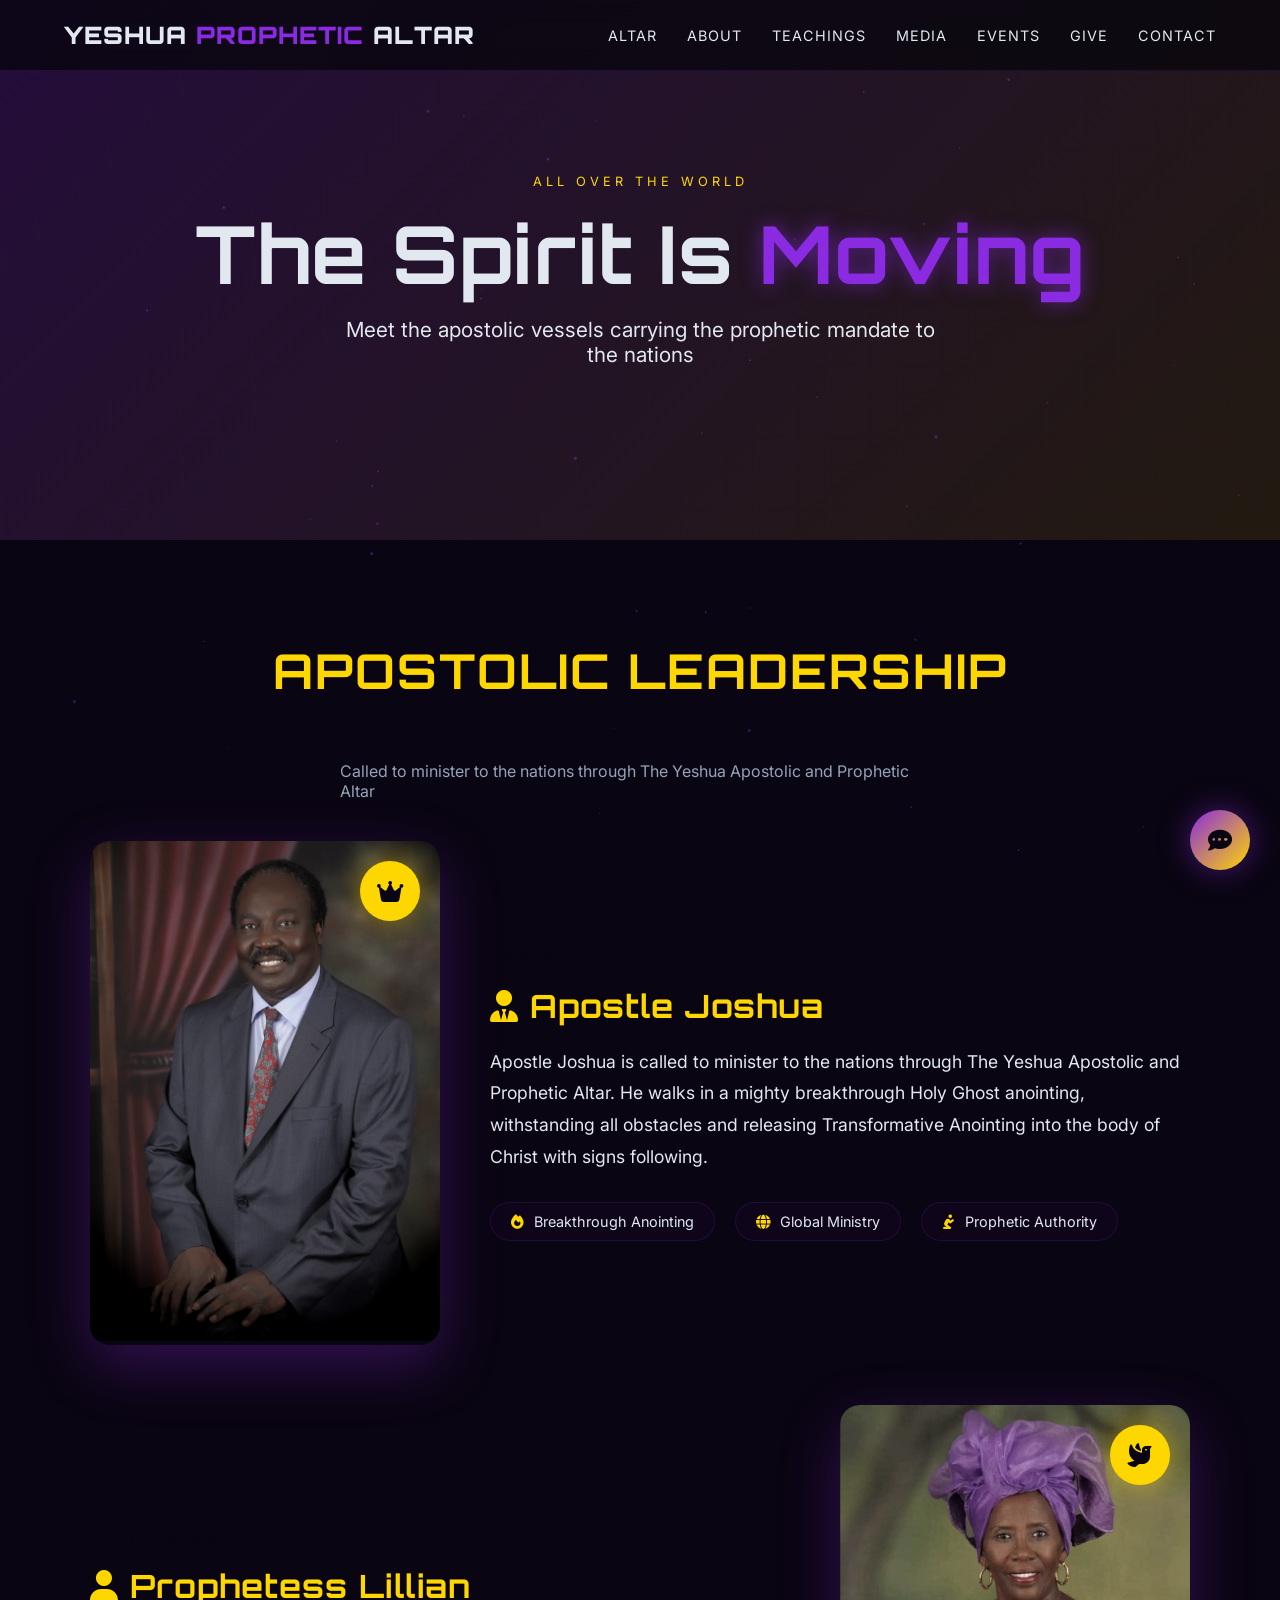
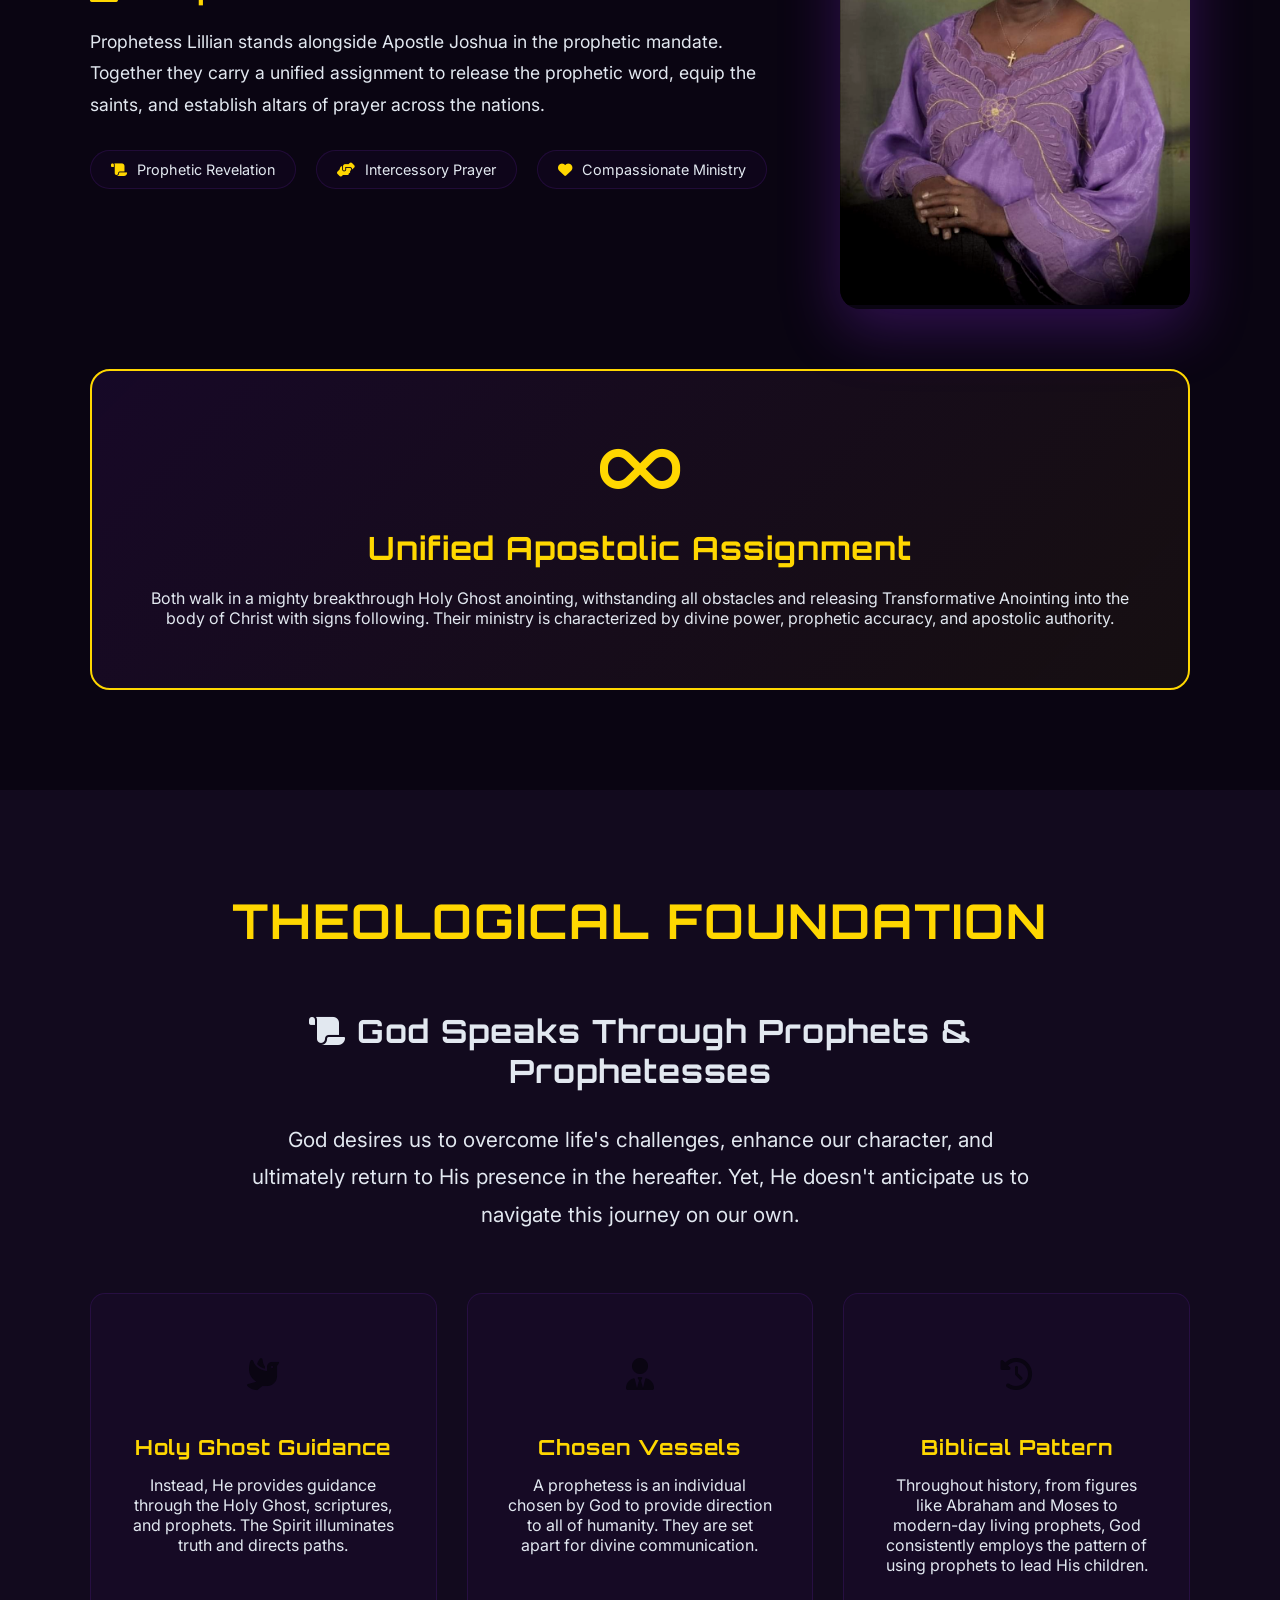
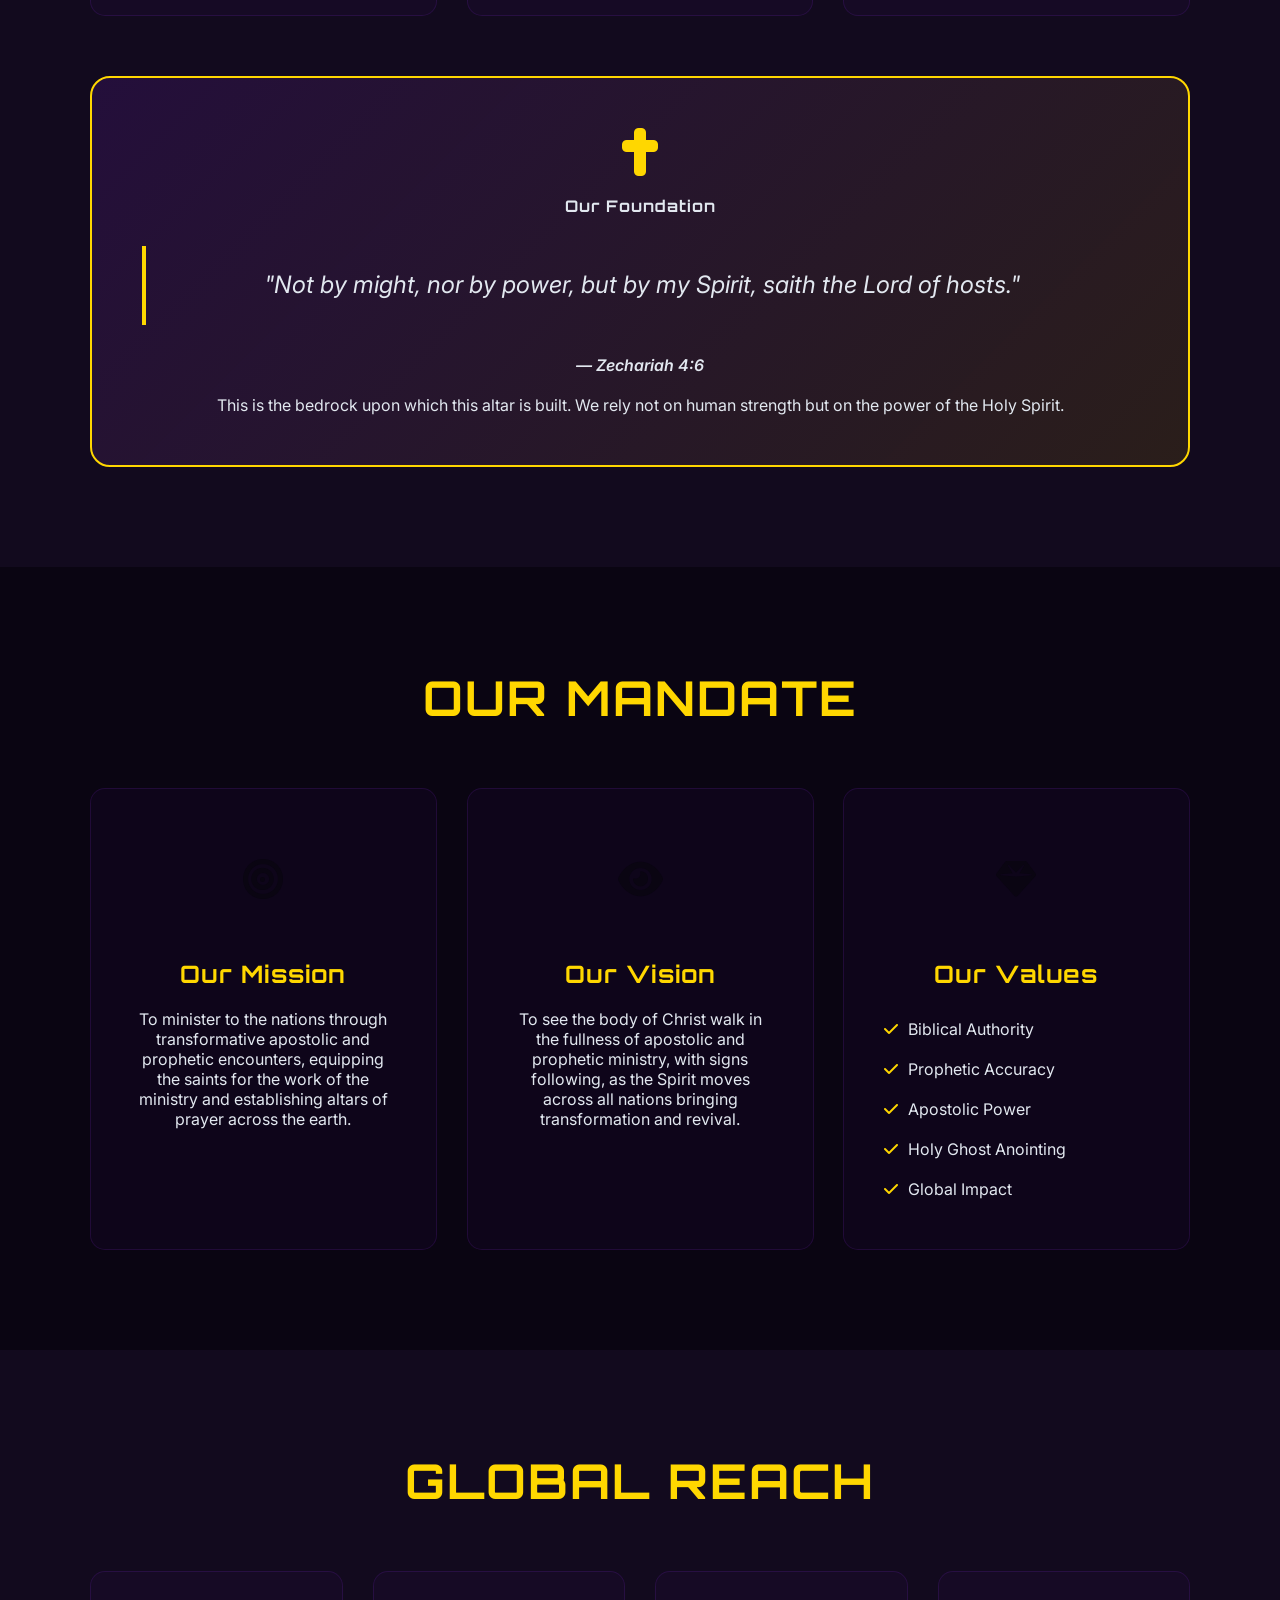
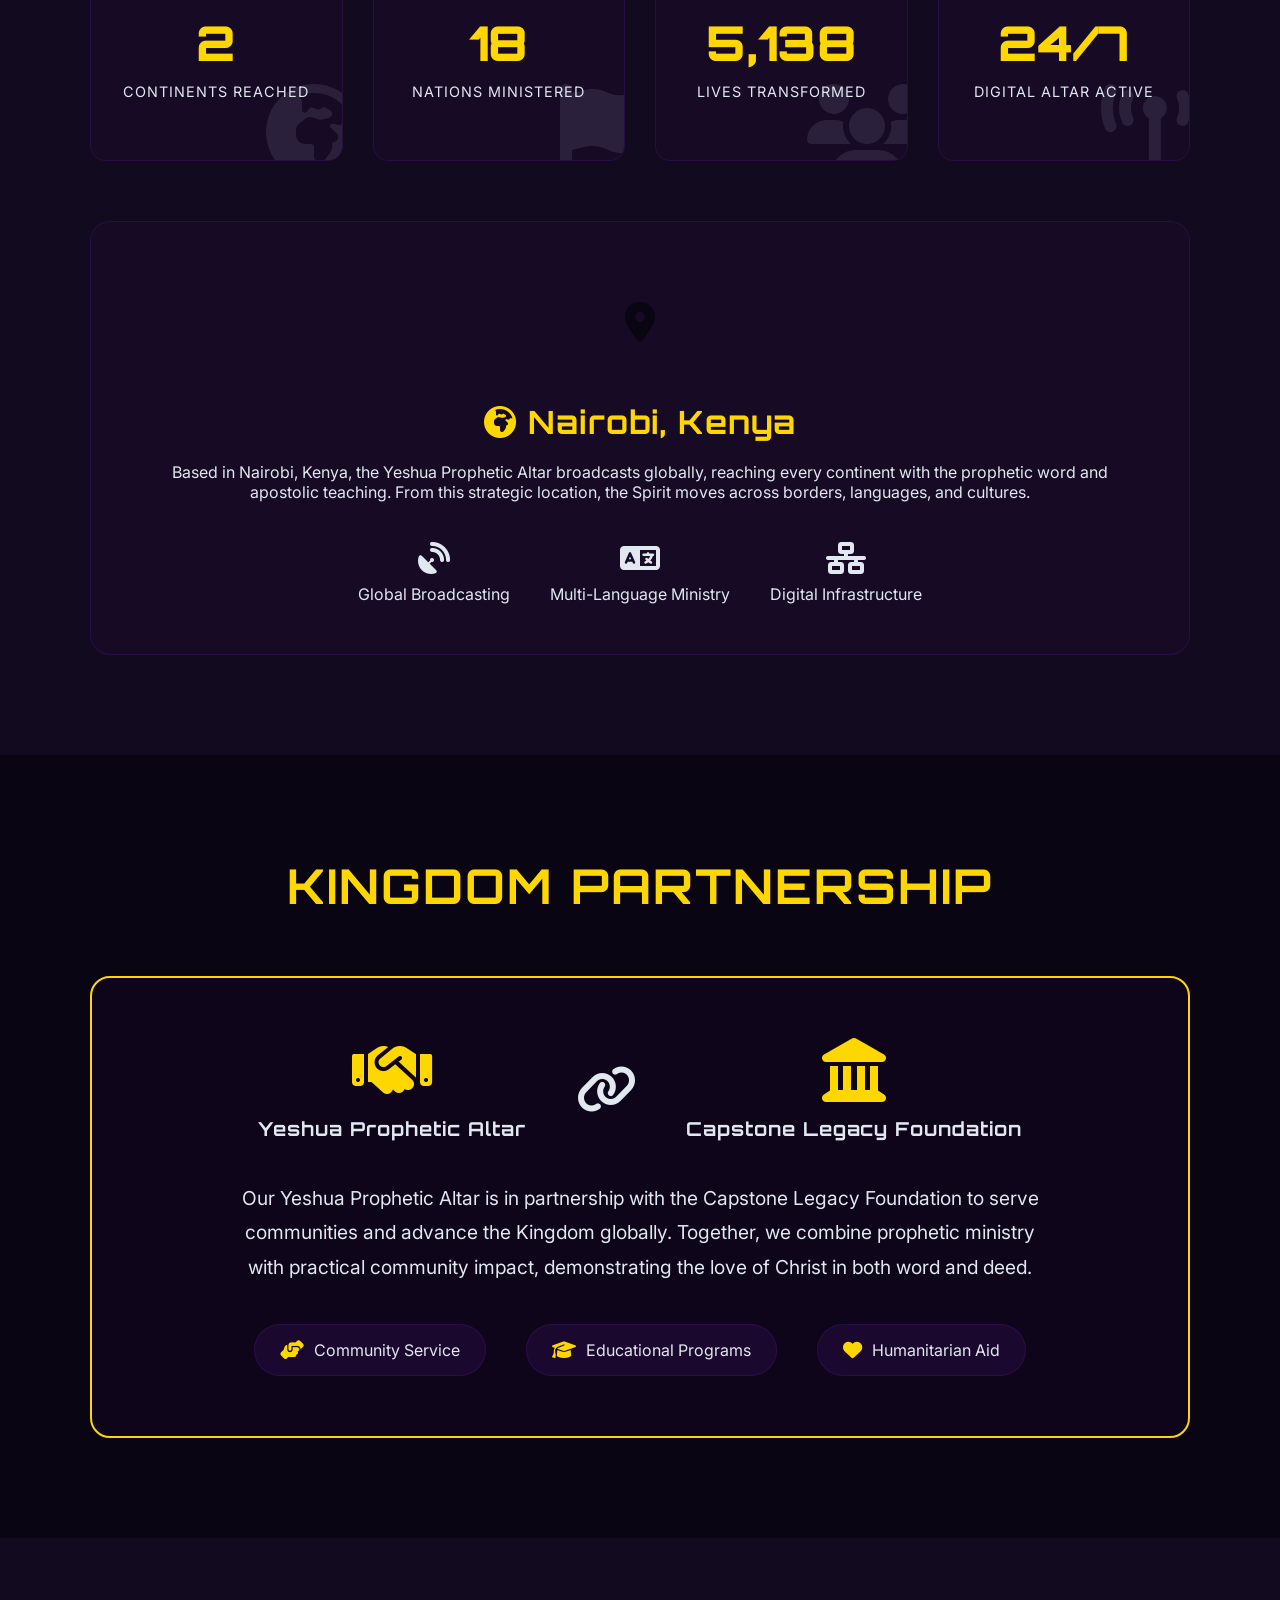
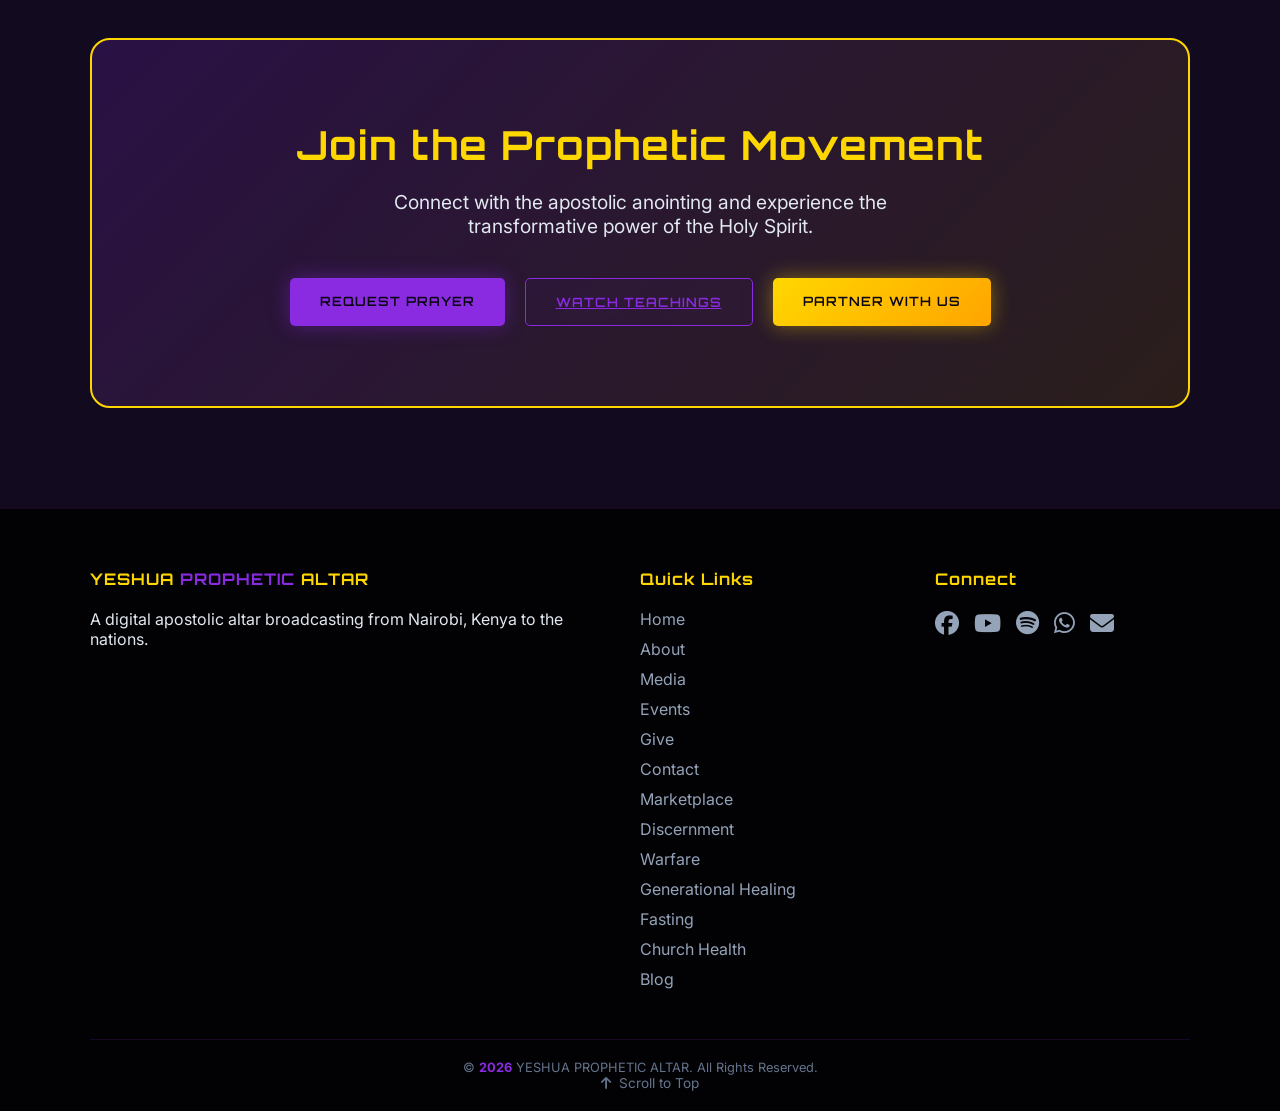
==== commit a2169b04: "fix: correct all media file paths and extensions" ====
--- a/about.html
+++ b/about.html
@@ -88,7 +88,7 @@
                 <!-- Prophetess Lillian Profile -->
                 <div class="leader-profile reverse" data-aos="fade-left">
                     <div class="leader-image-container">
-                        <img src="leaders.jpg" alt="Prophetess Lillian" class="leader-image">
+                        <img src="assets/media/image/prophetess-lillian.webp" alt="Prophetess Lillian" class="leader-image">
                         <div class="leader-overlay">
                             <i class="fas fa-dove"></i>
                         </div>
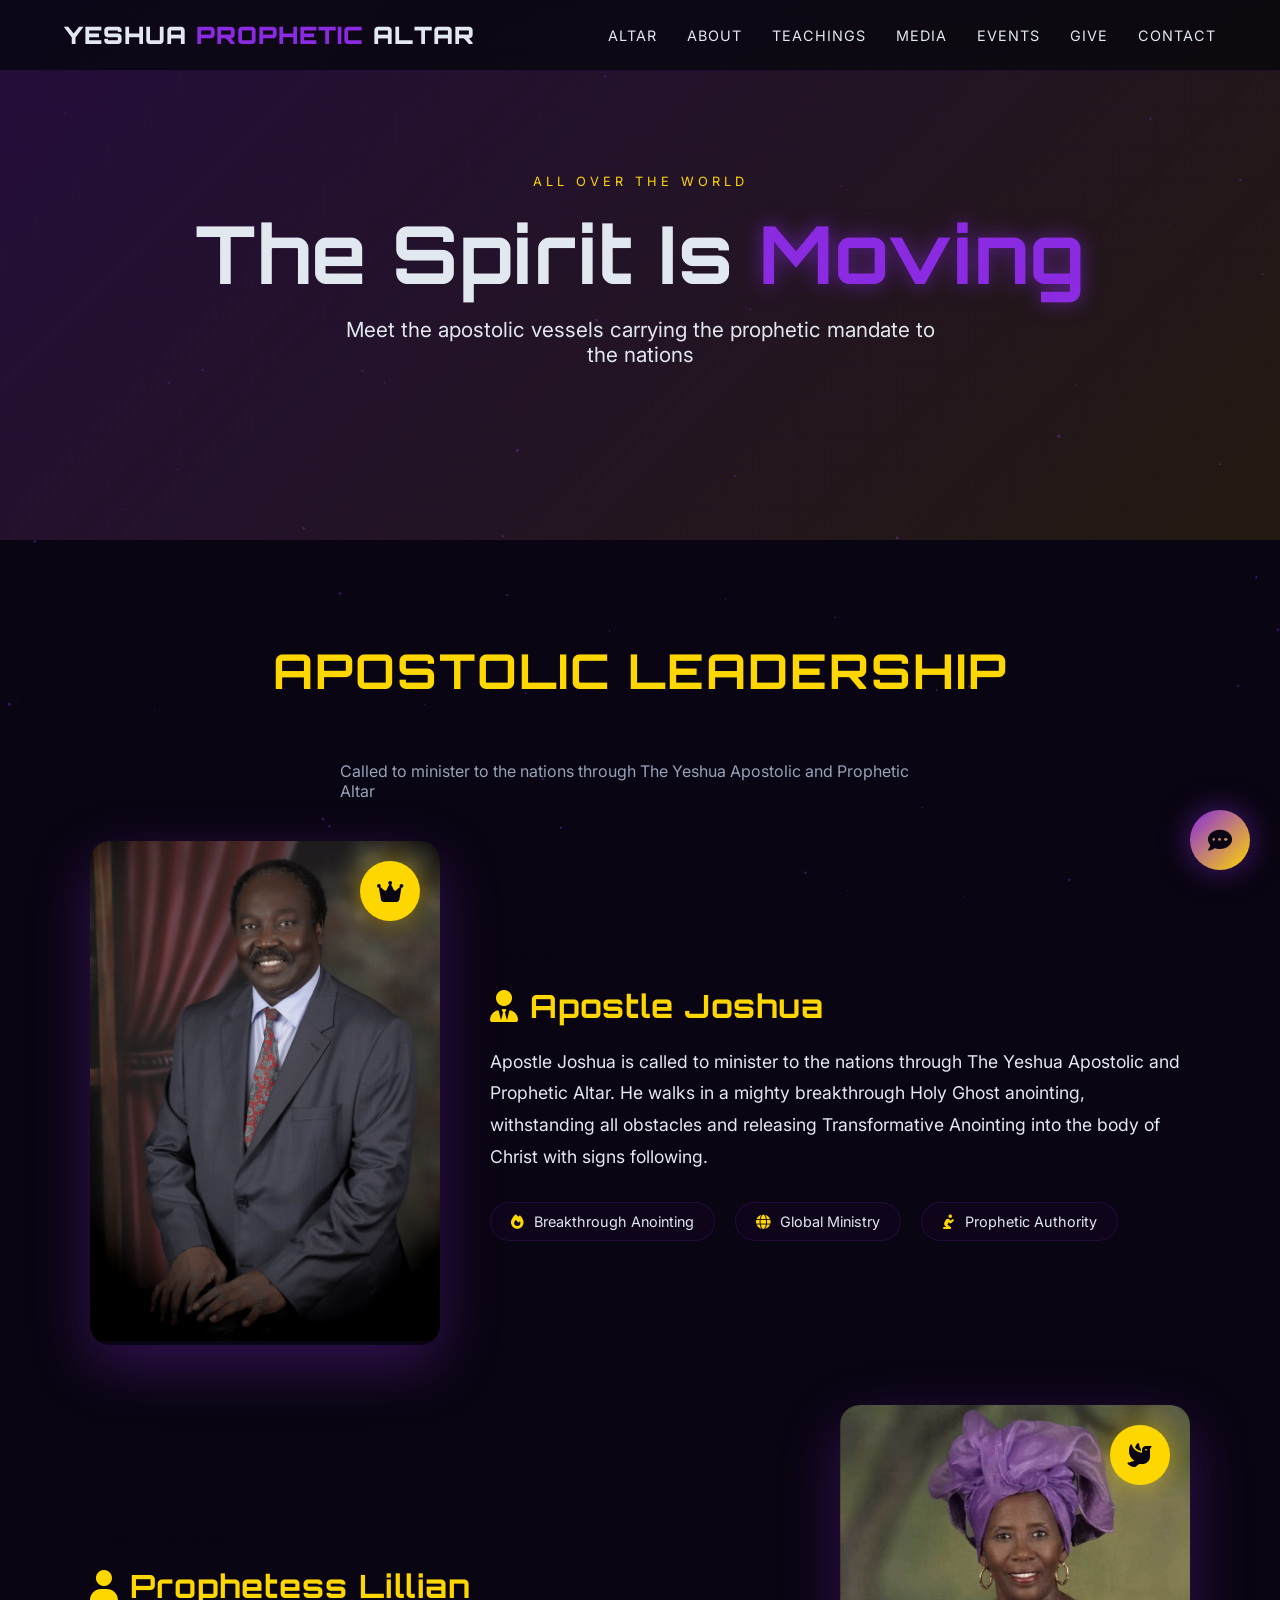
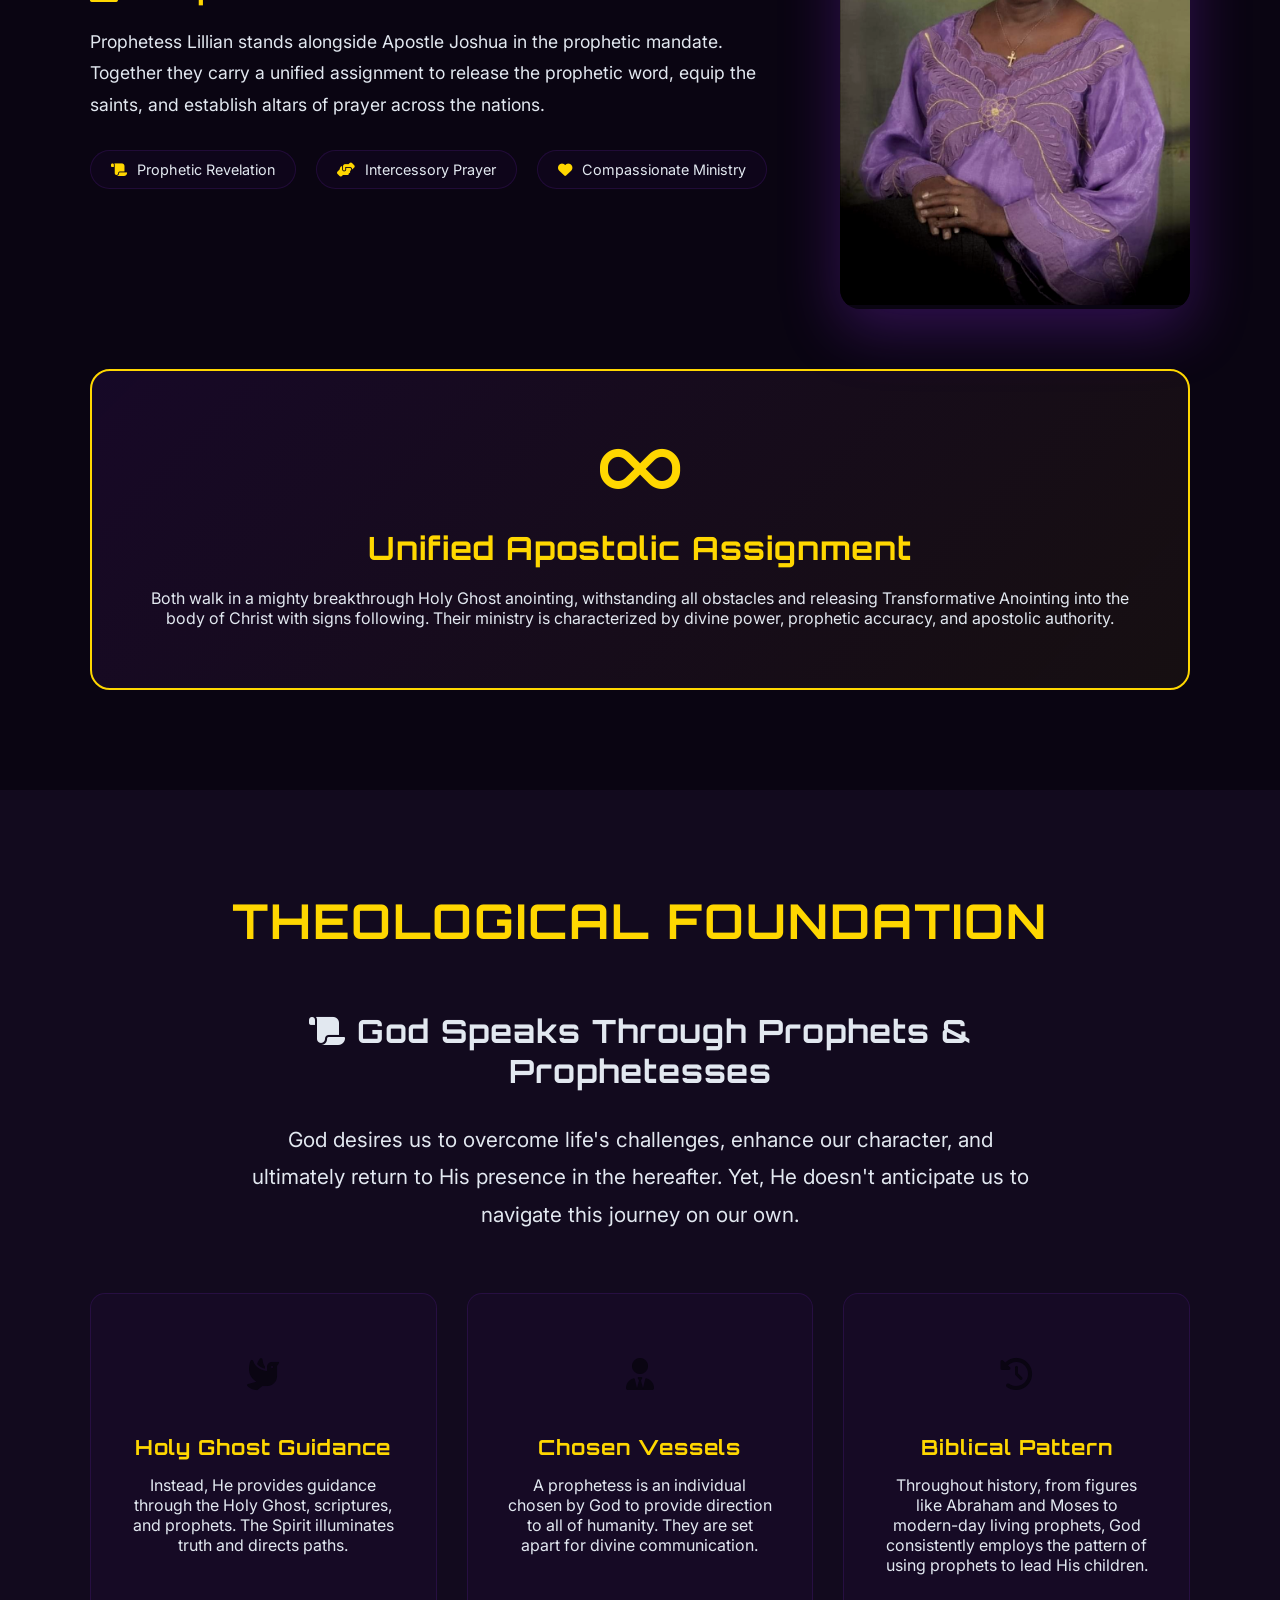
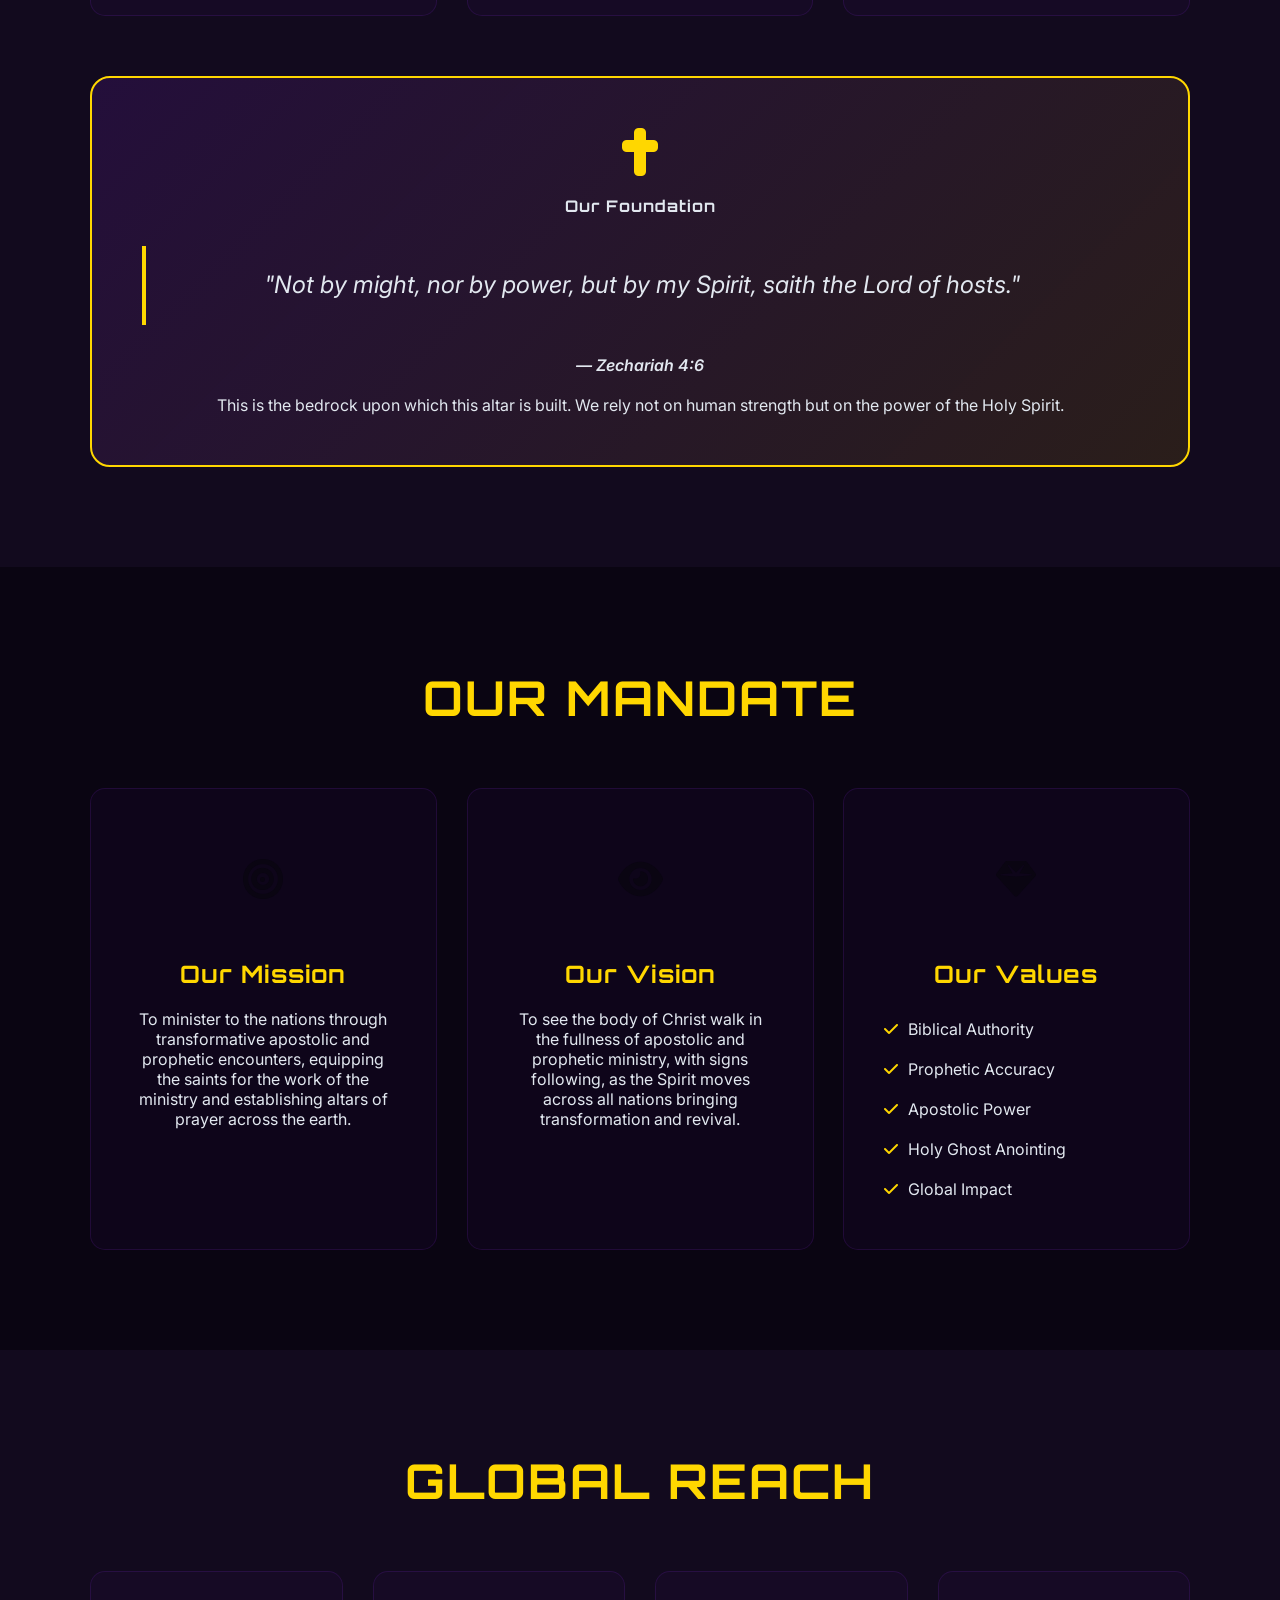
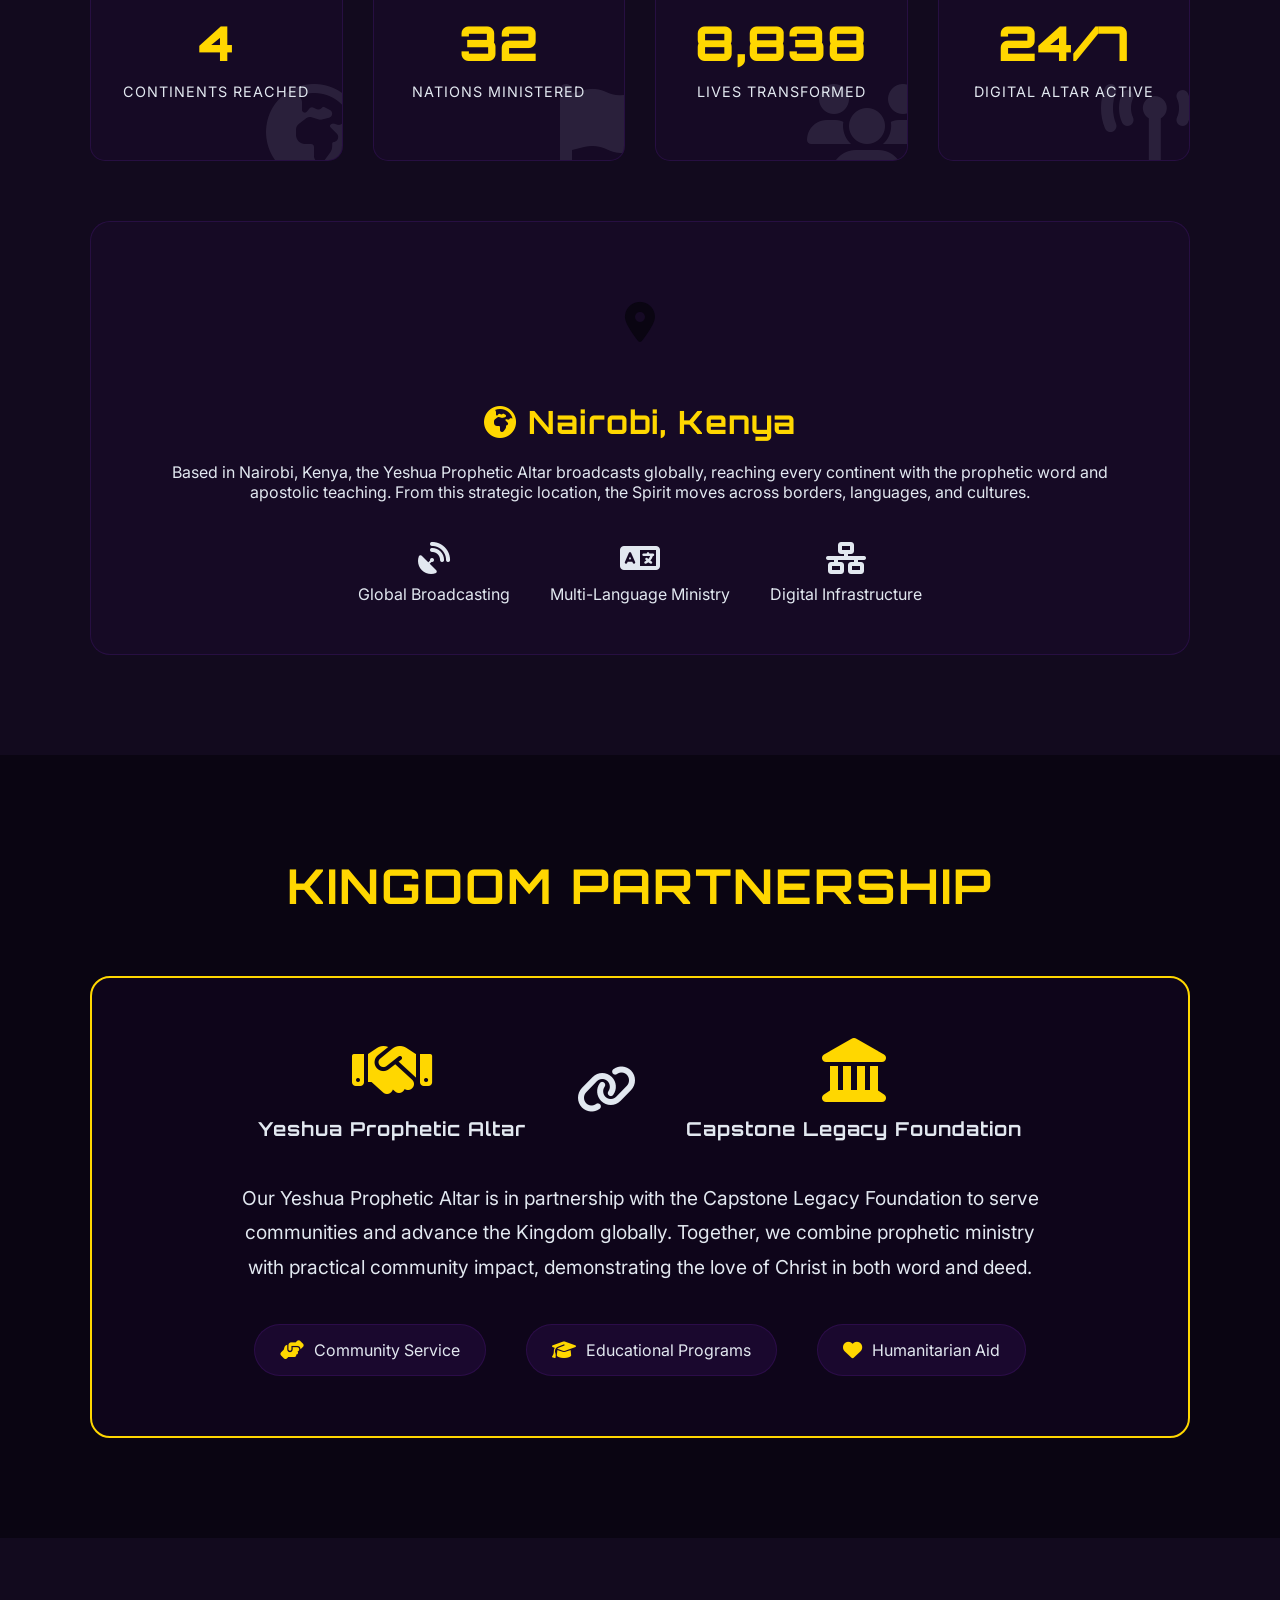
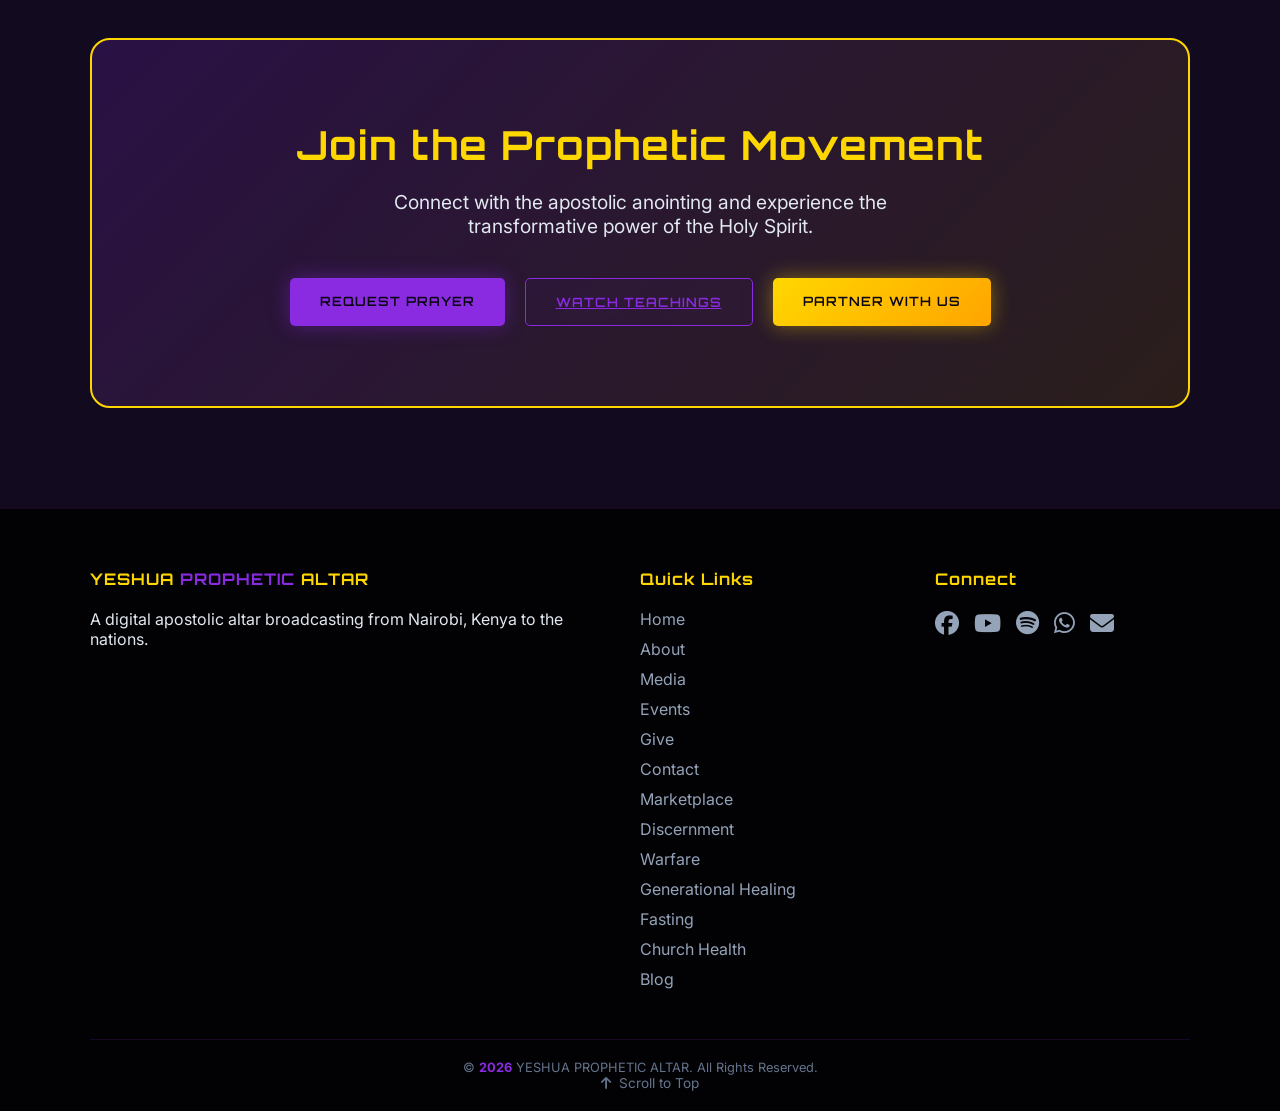
==== commit fecf045e: "update site" ====
--- a/about.html
+++ b/about.html
@@ -54,7 +54,7 @@
                 <!-- Apostle Joshua Profile -->
                 <div class="leader-profile" data-aos="fade-right">
                     <div class="leader-image-container">
-                        <img src="assets/media/image/apostle-joshua.webp" alt="Apostle Joshua" class="leader-image">
+                        <img src="assets/media/image/apostle-joshua.webp" alt="Apostle Joshua" class="leader-image" loading="lazy" decoding="async">
                         <div class="leader-overlay">
                             <i class="fas fa-crown"></i>
                         </div>
@@ -88,7 +88,7 @@
                 <!-- Prophetess Lillian Profile -->
                 <div class="leader-profile reverse" data-aos="fade-left">
                     <div class="leader-image-container">
-                        <img src="assets/media/image/prophetess-lillian.webp" alt="Prophetess Lillian" class="leader-image">
+                        <img src="assets/media/image/prophetess-lillian.webp" alt="Prophetess Lillian" class="leader-image" loading="lazy" decoding="async">
                         <div class="leader-overlay">
                             <i class="fas fa-dove"></i>
                         </div>
--- a/style.css
+++ b/style.css
@@ -1831,7 +1831,7 @@
 
 .leader-image {
     width: 100%;
-    height: 500px;
+    height: 300px;
     object-fit: cover;
     filter: grayscale(30%) contrast(110%);
     transition: 0.5s;
